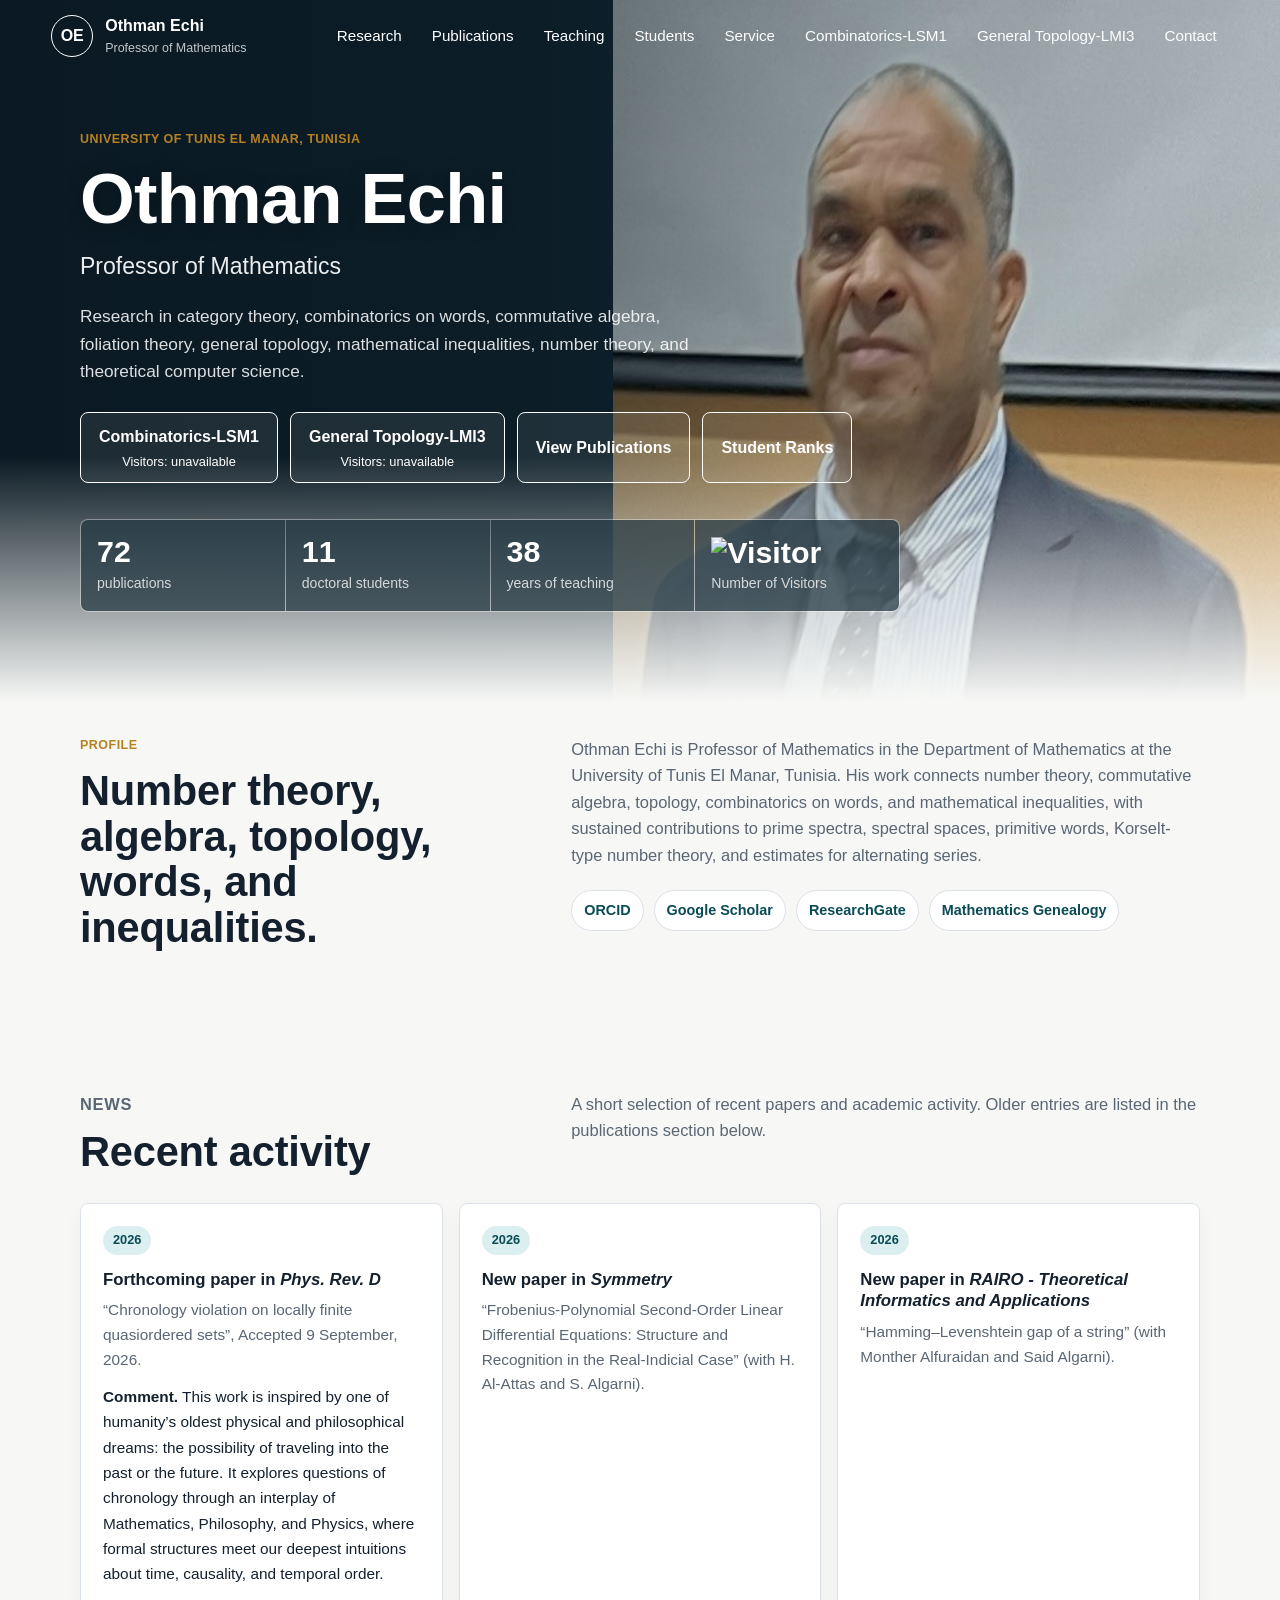
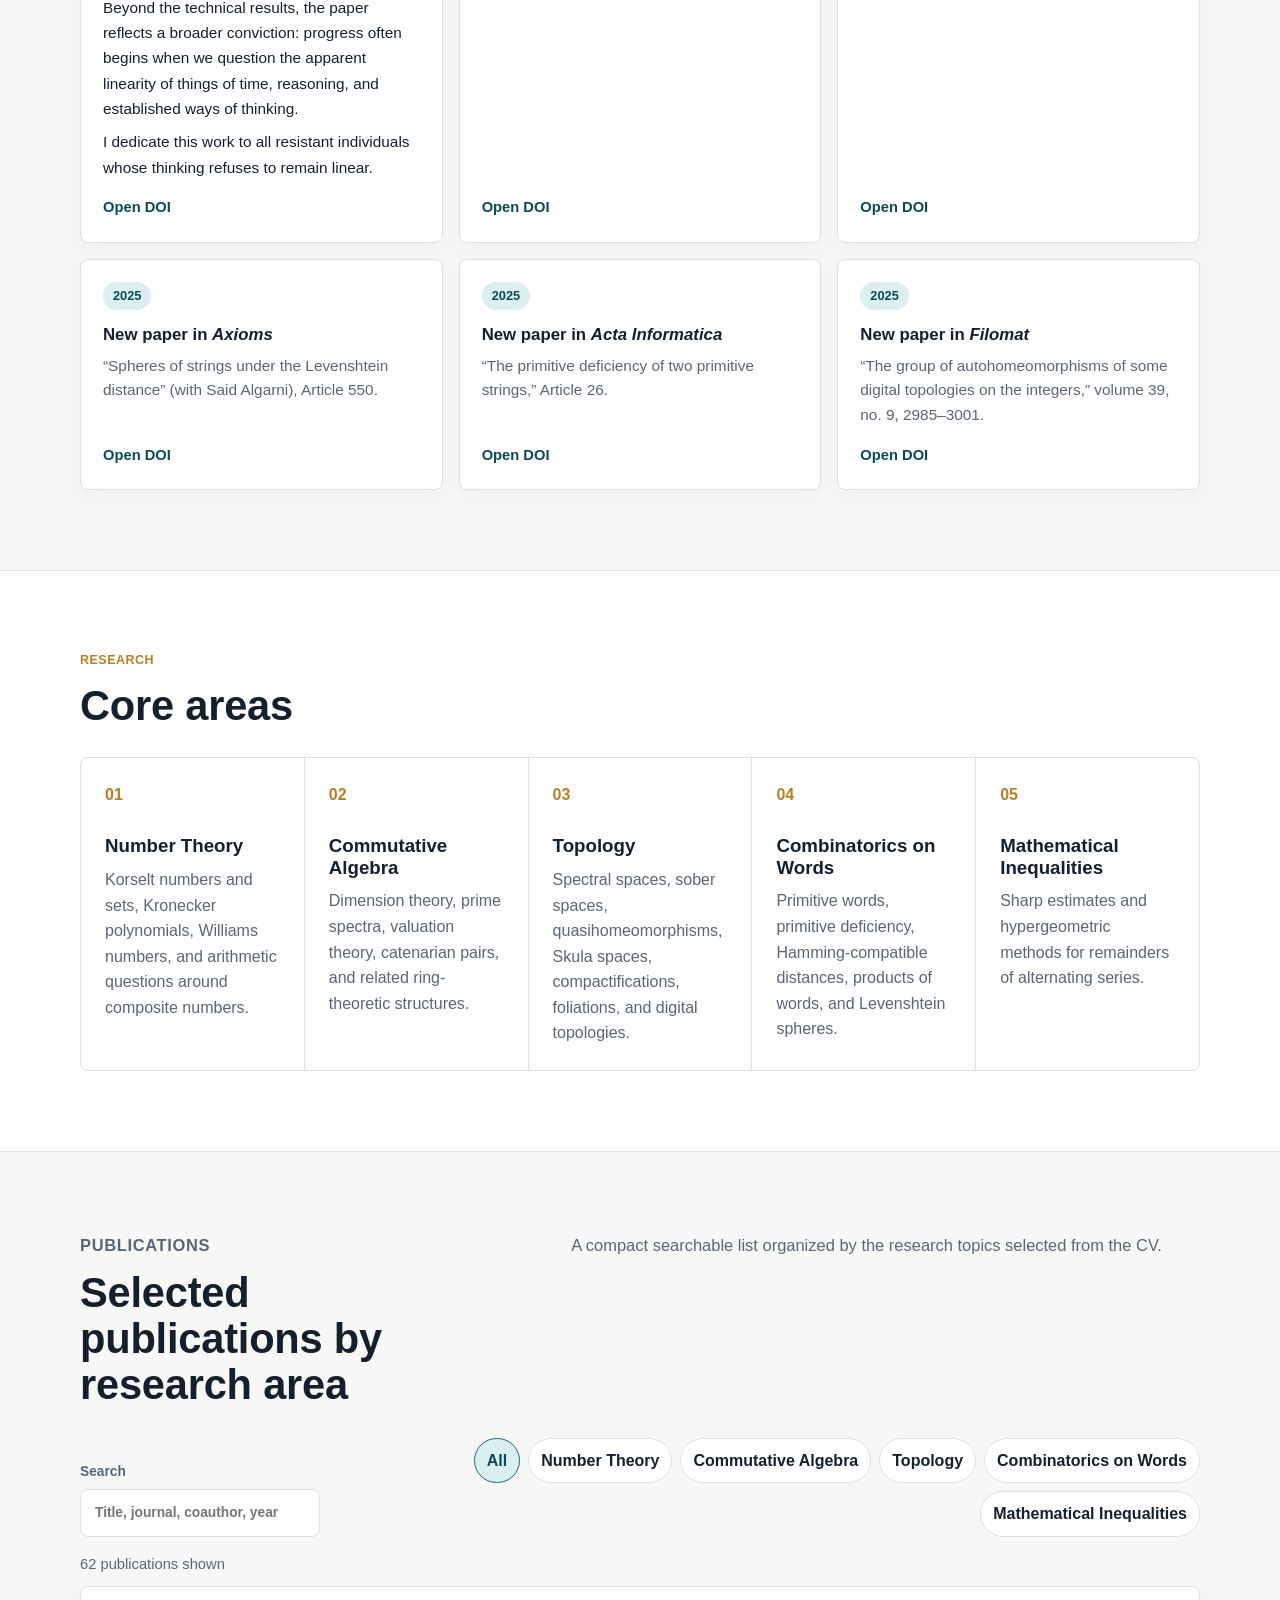
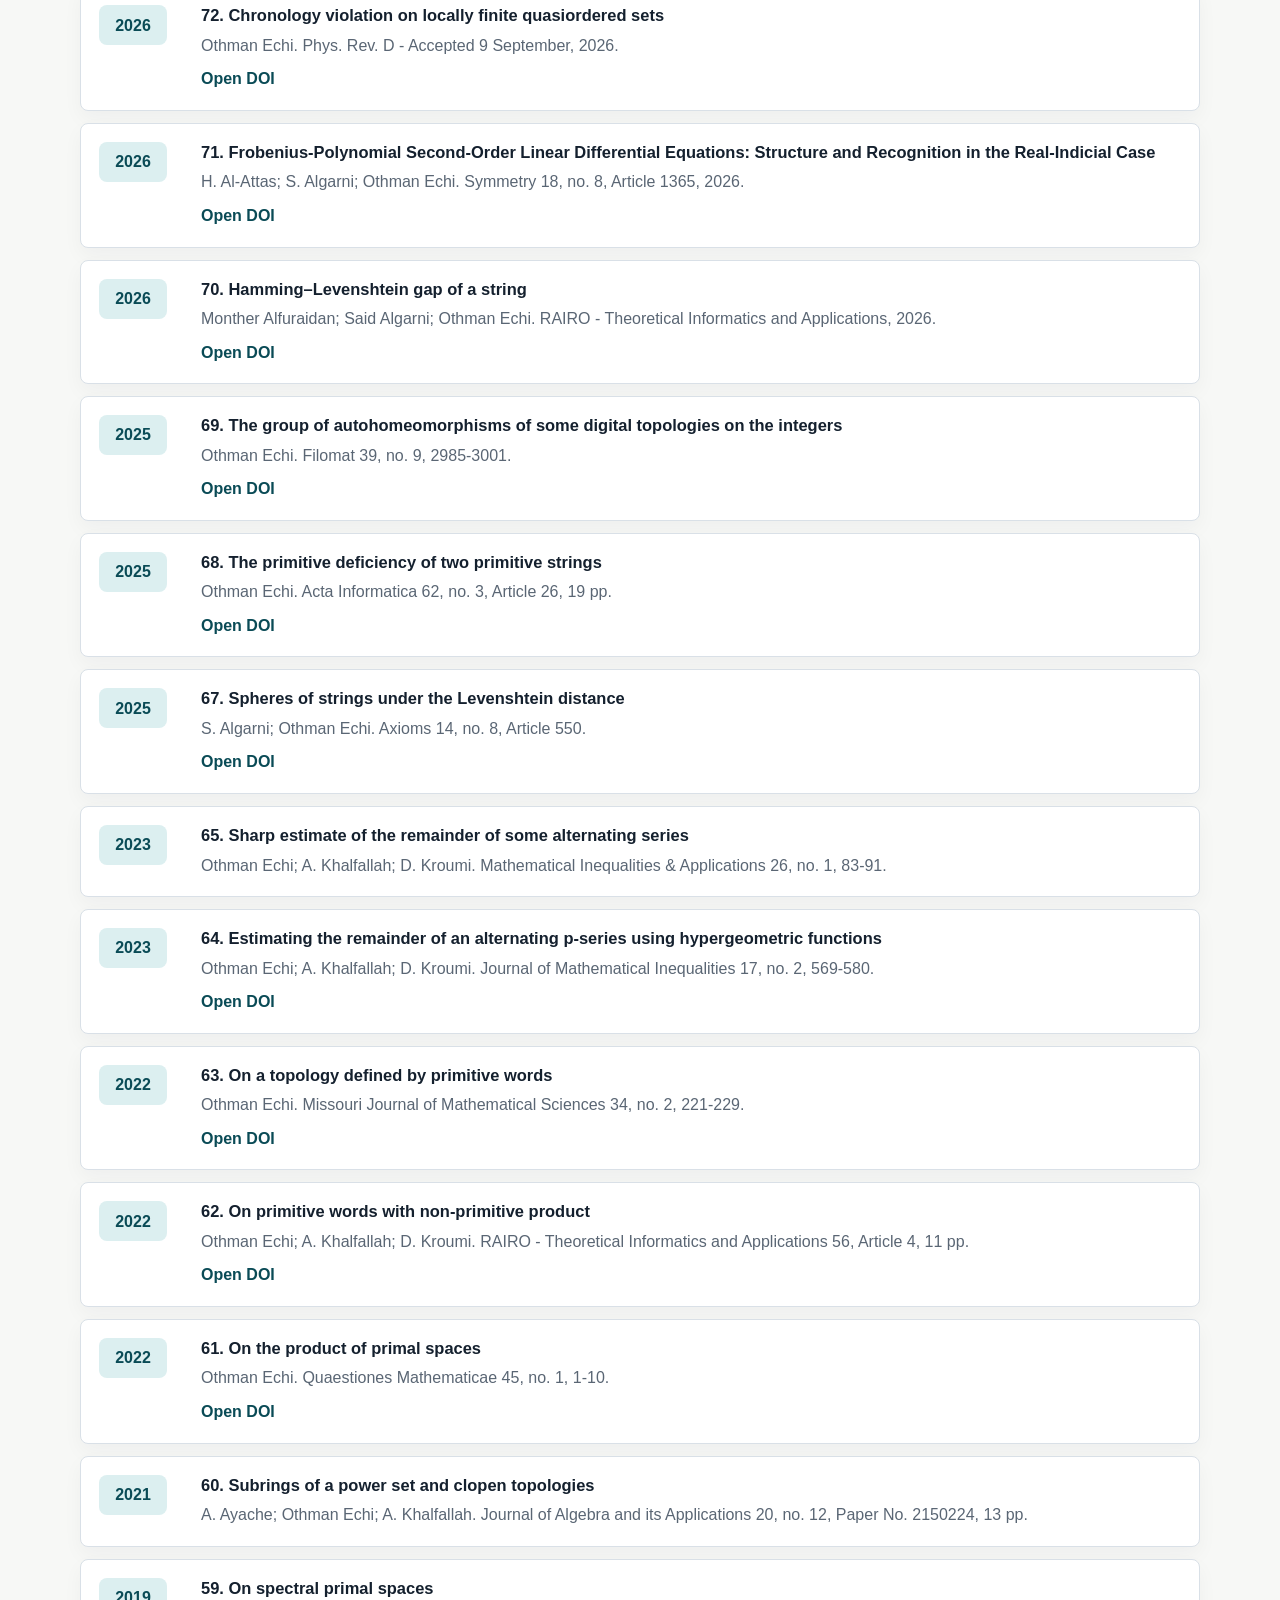
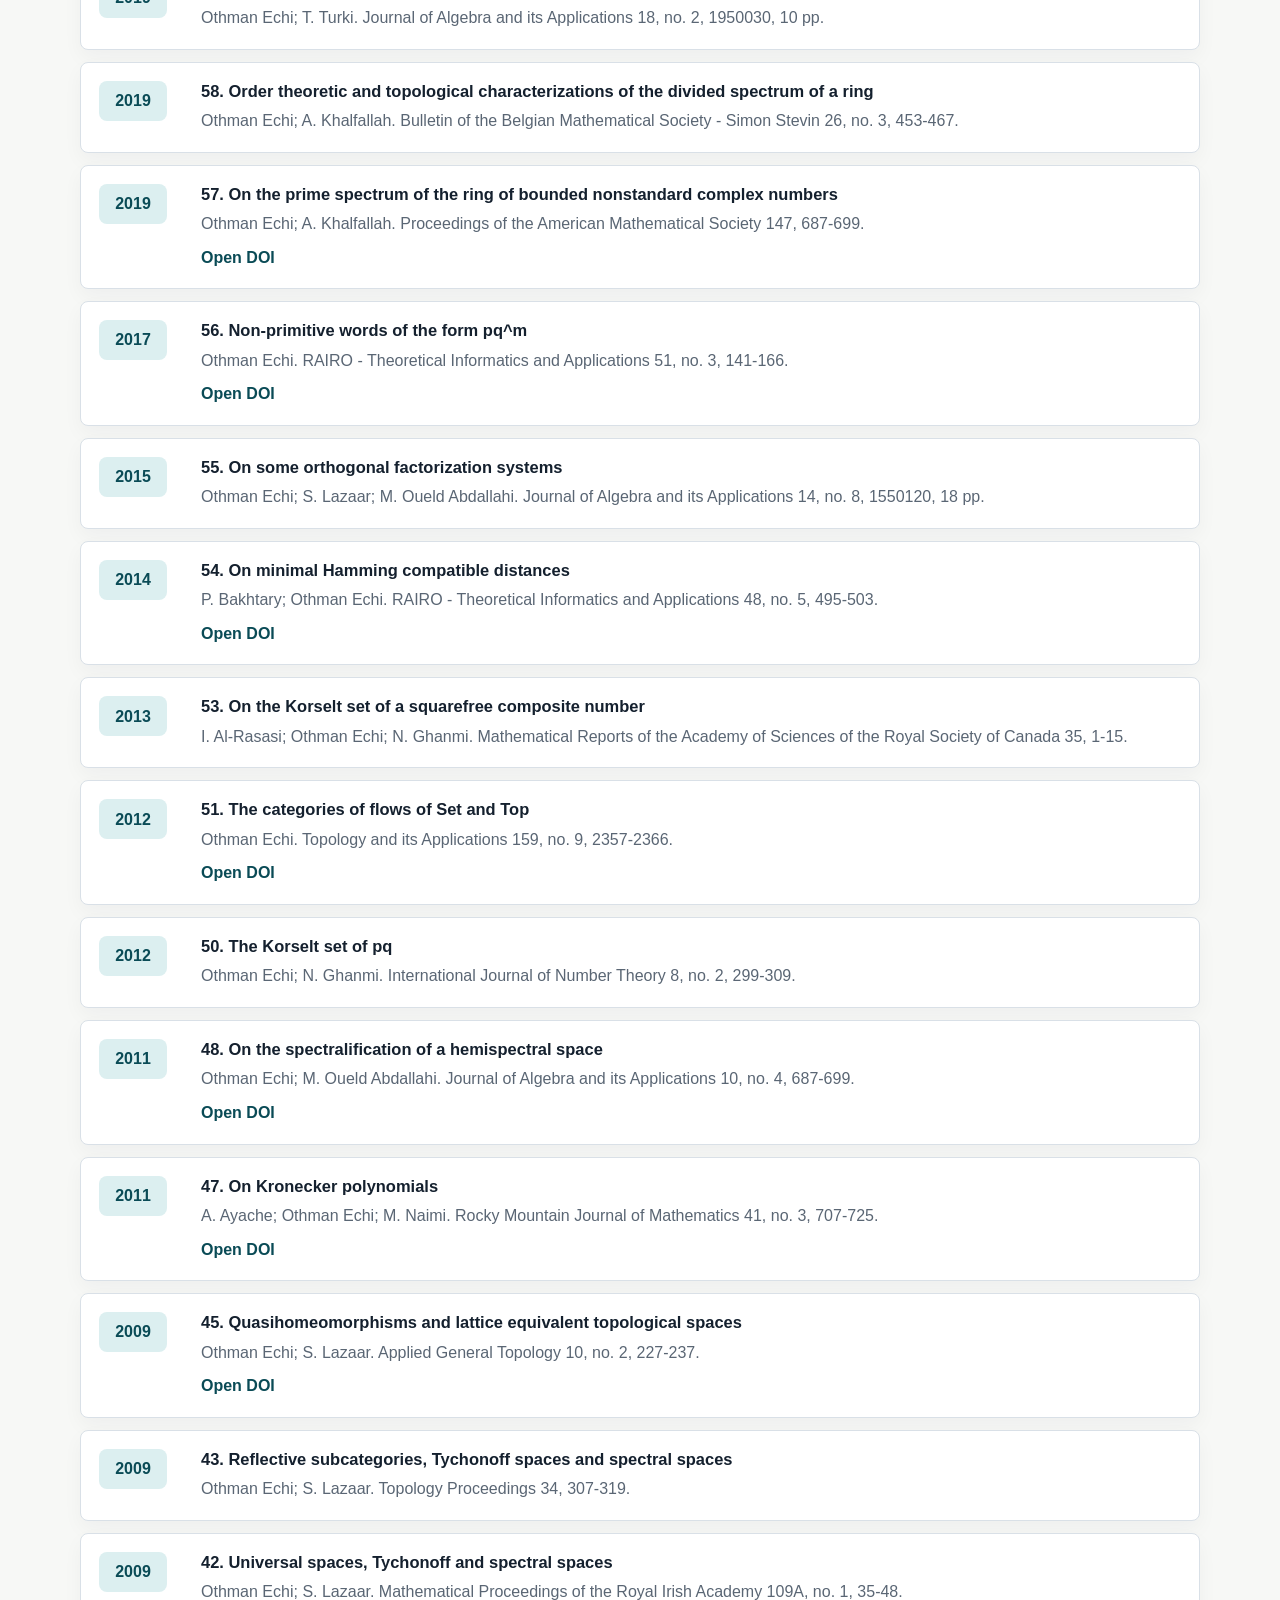
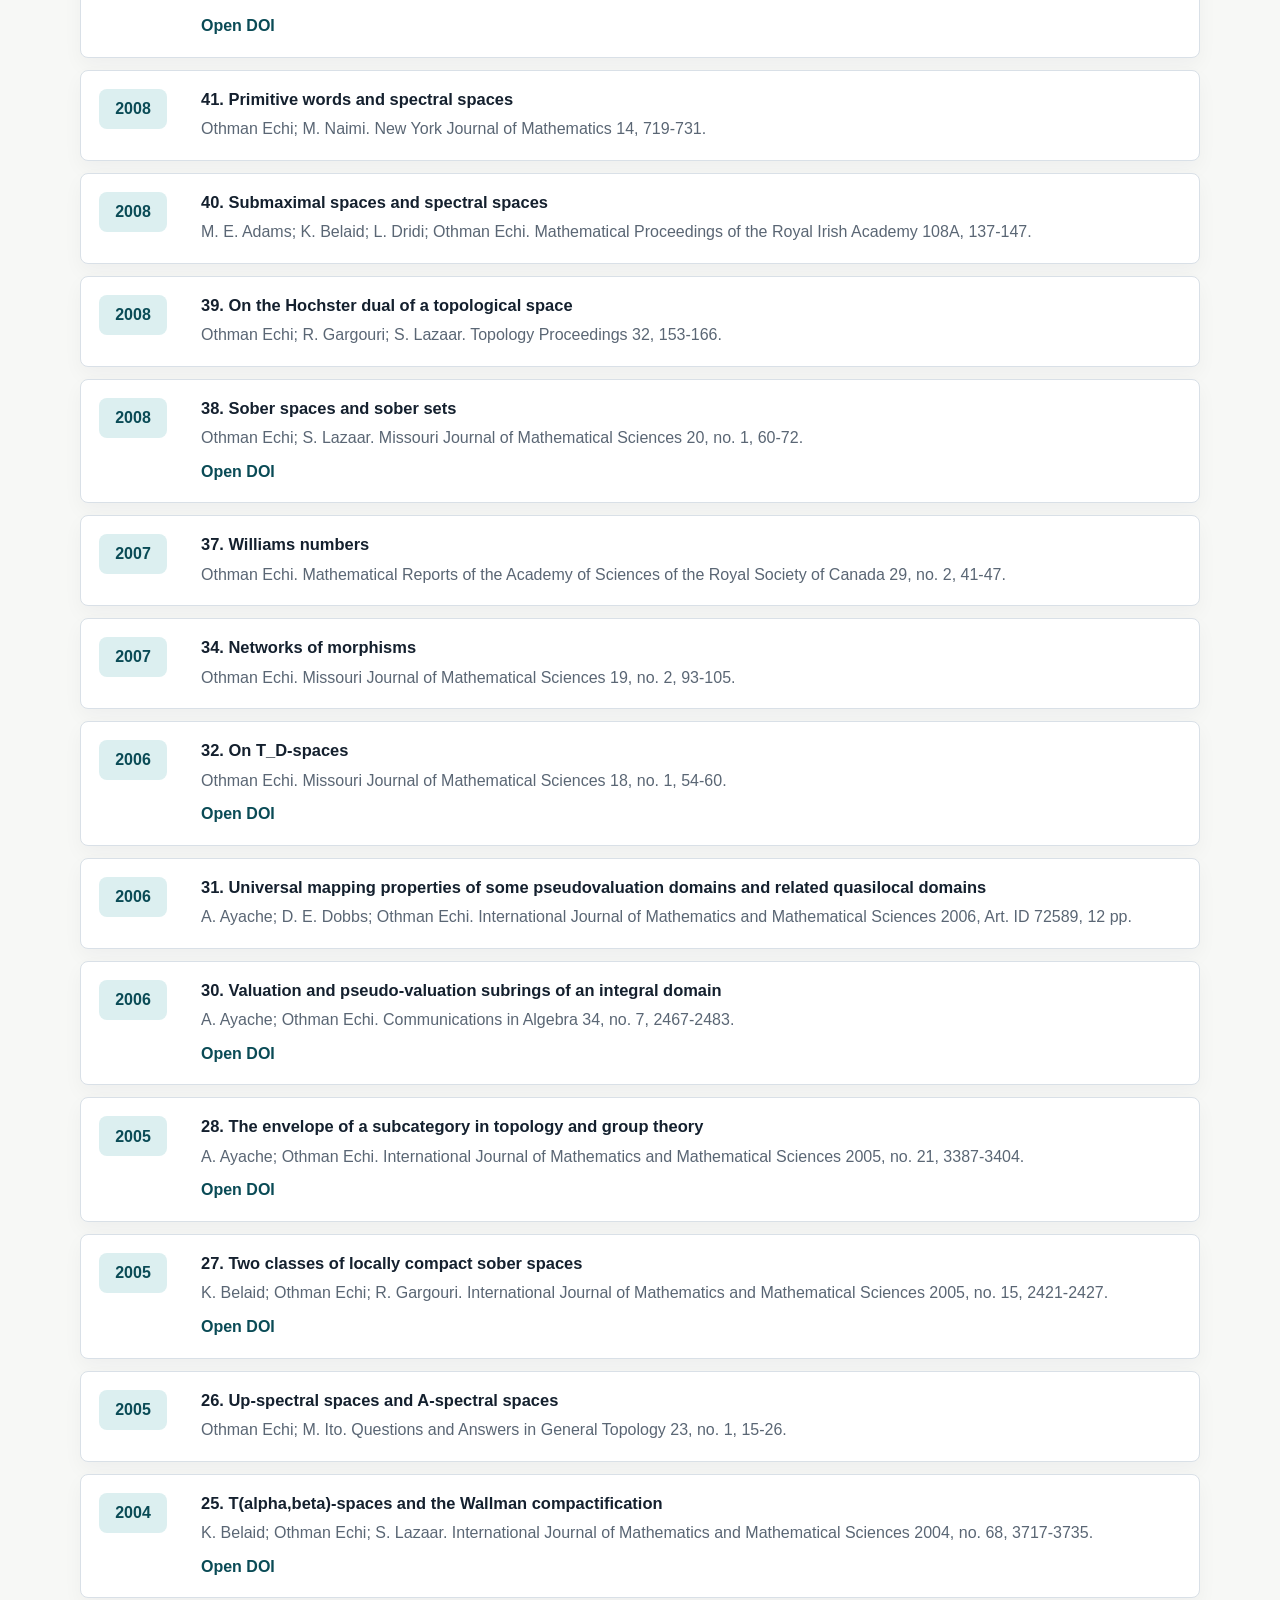
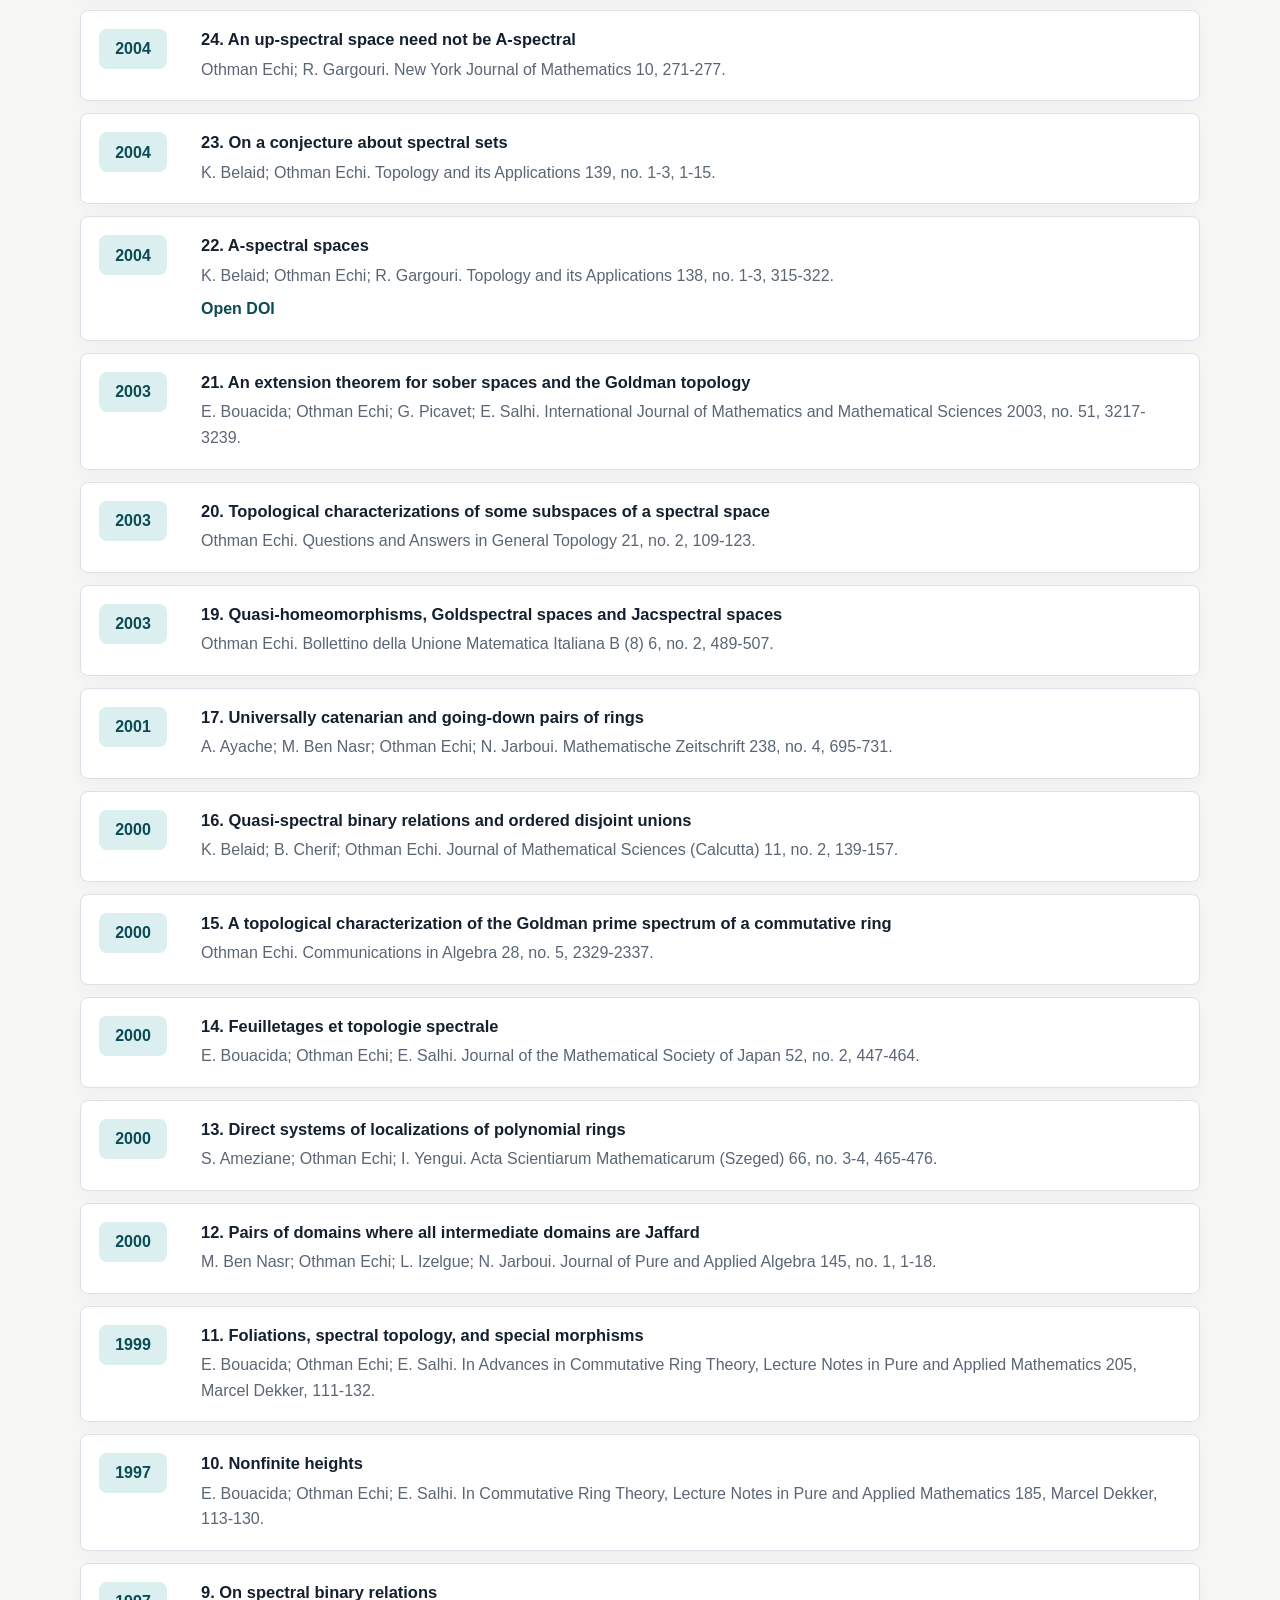
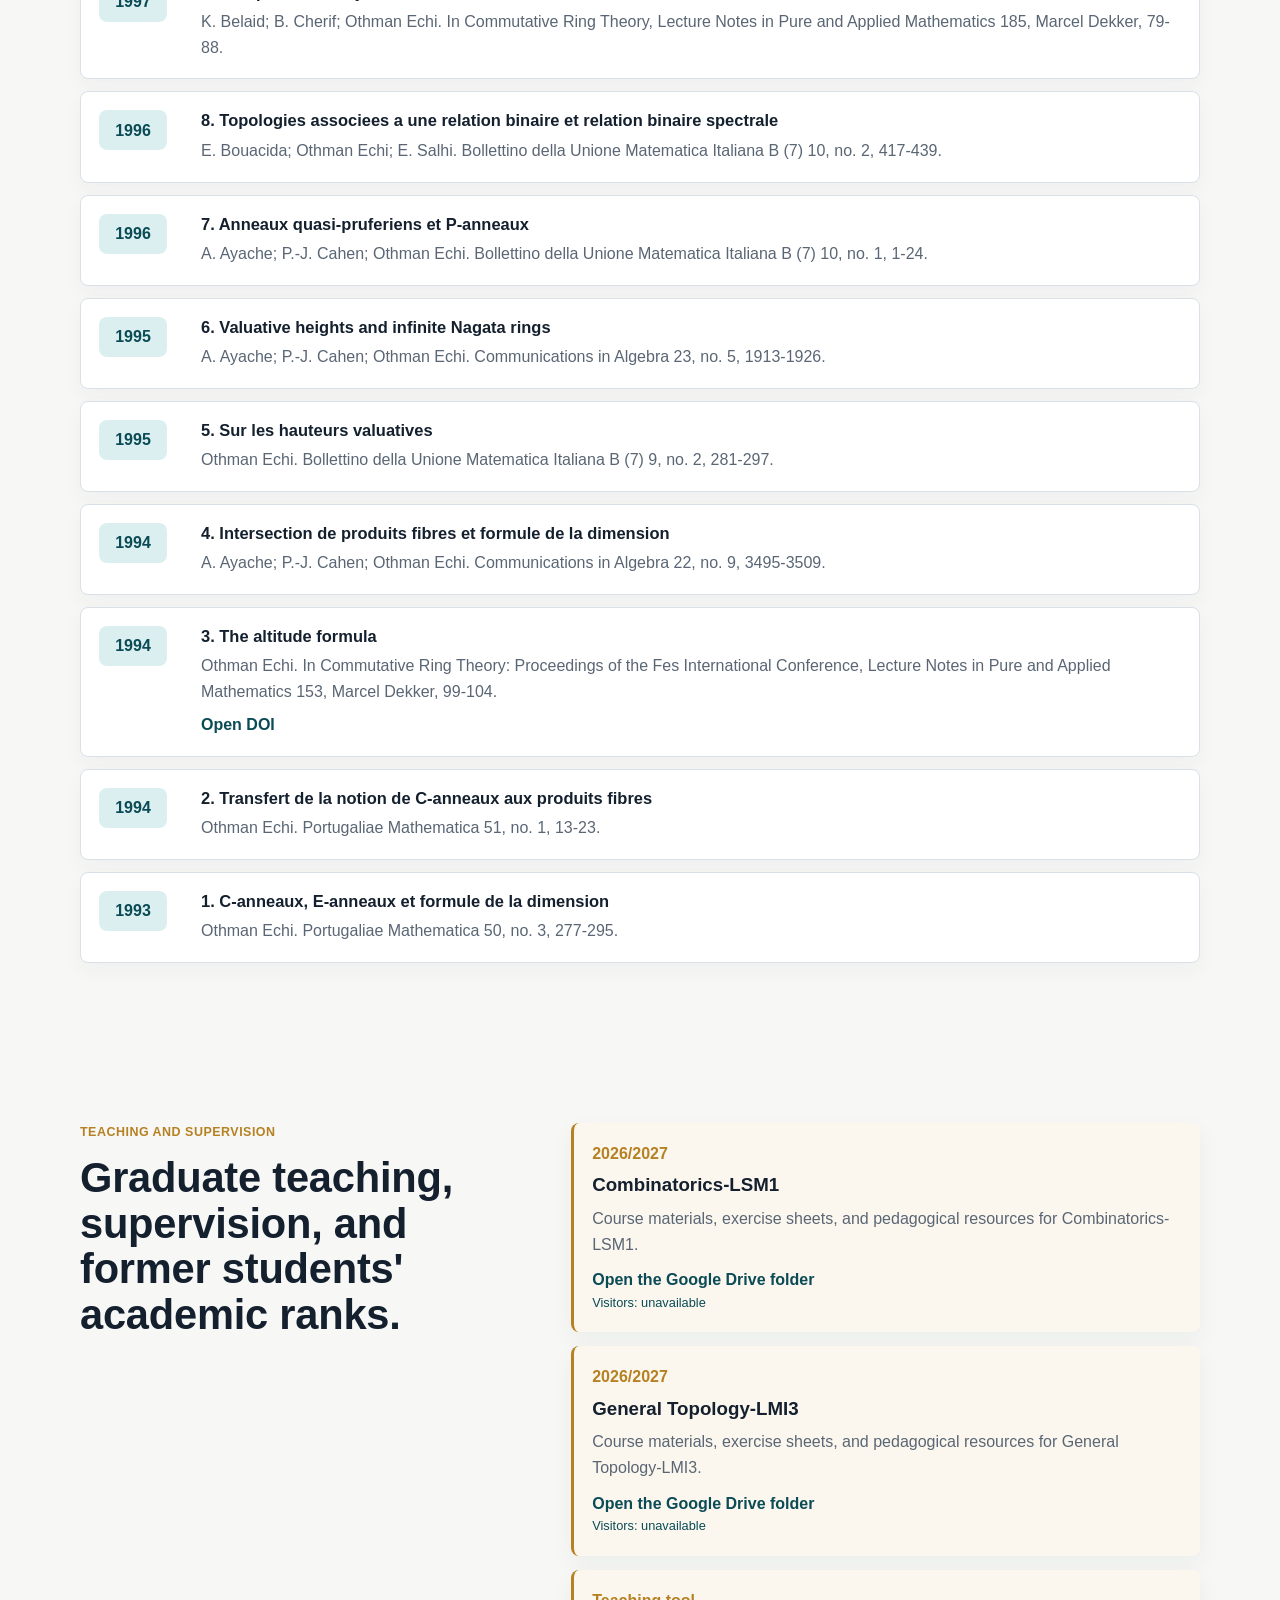
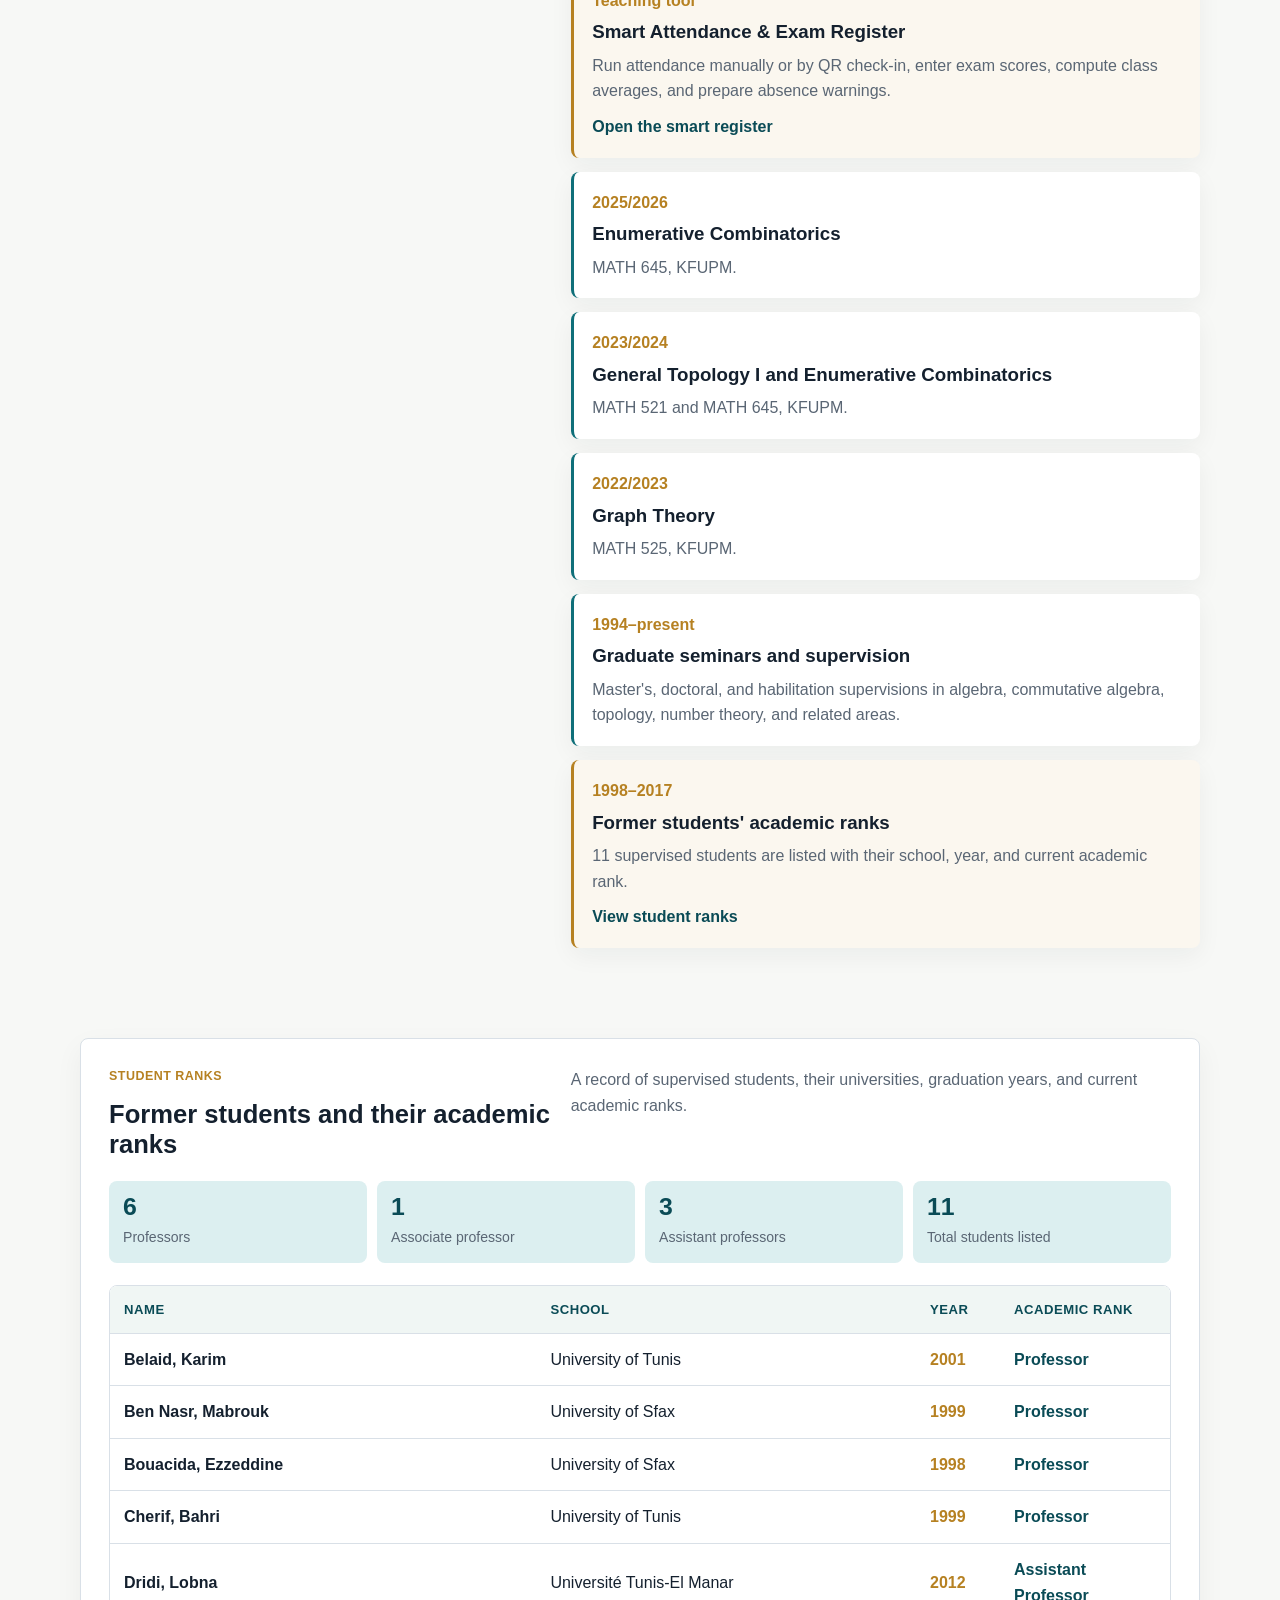
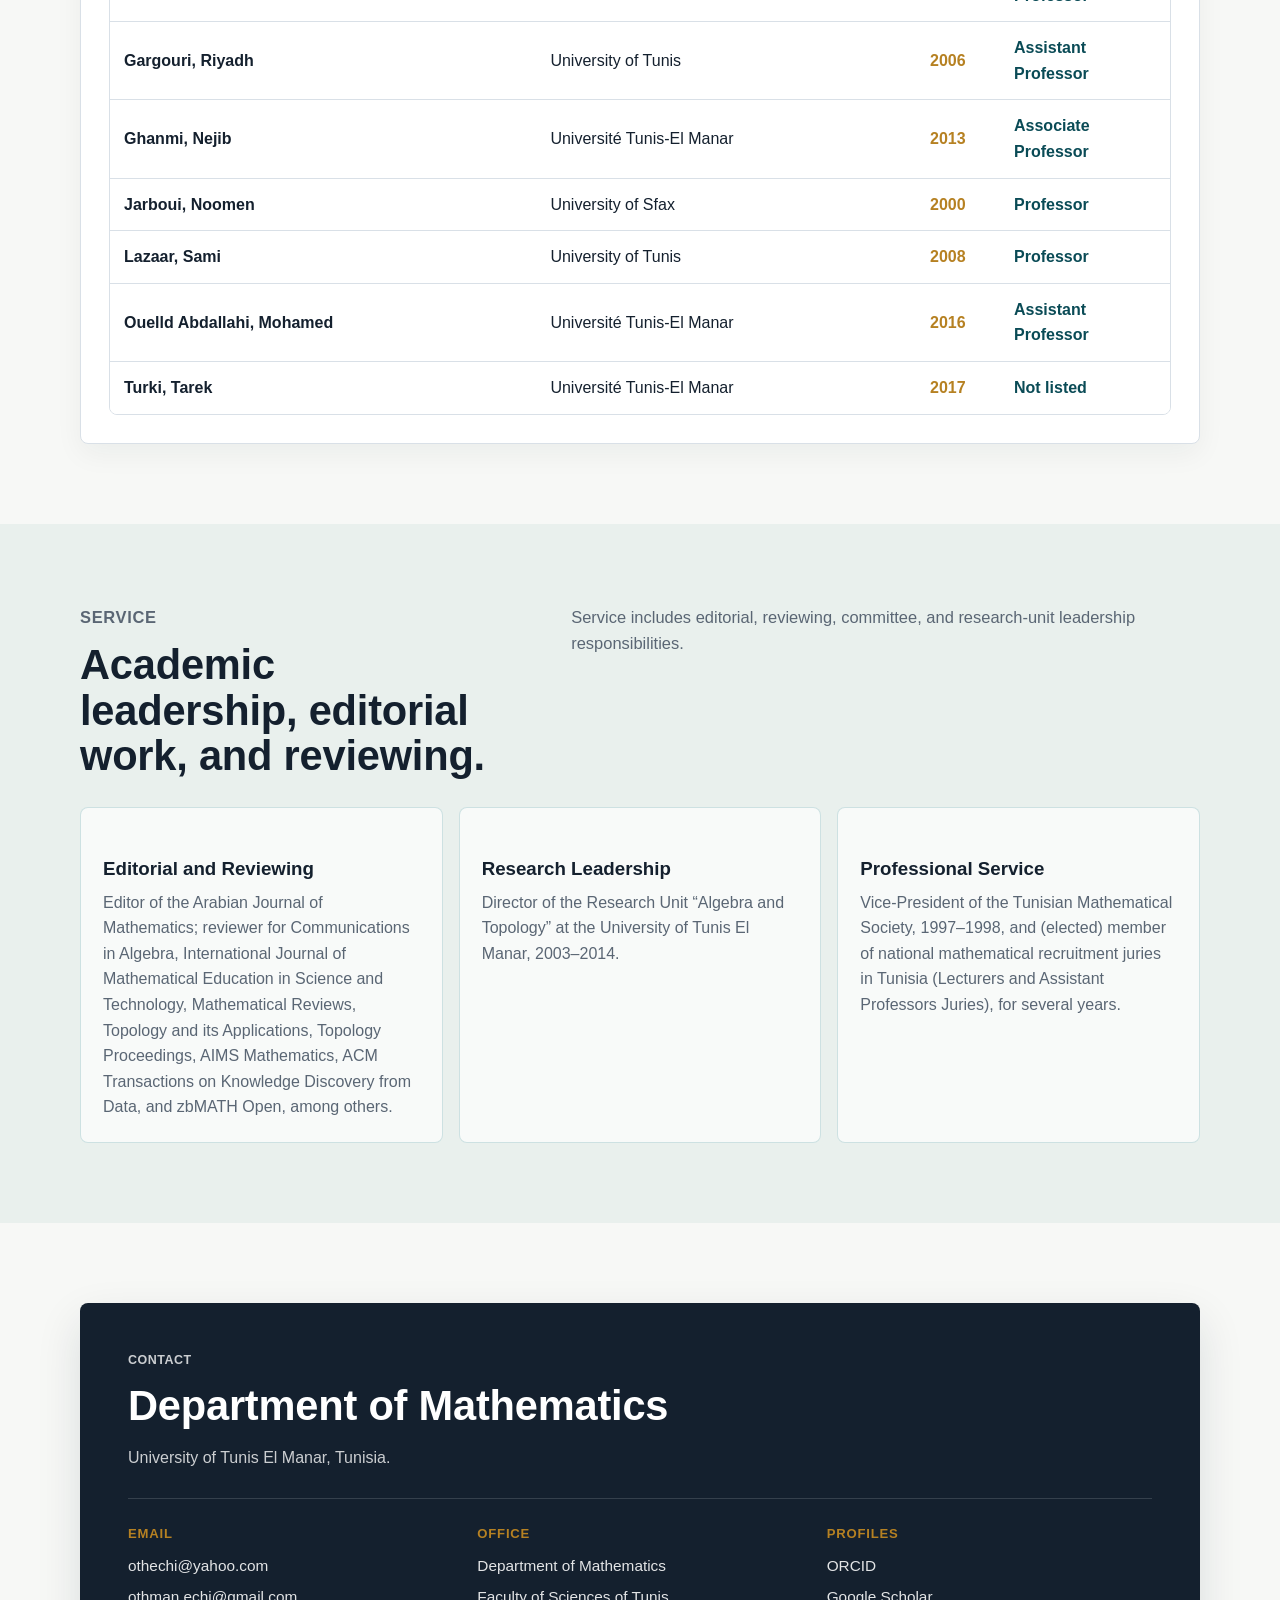
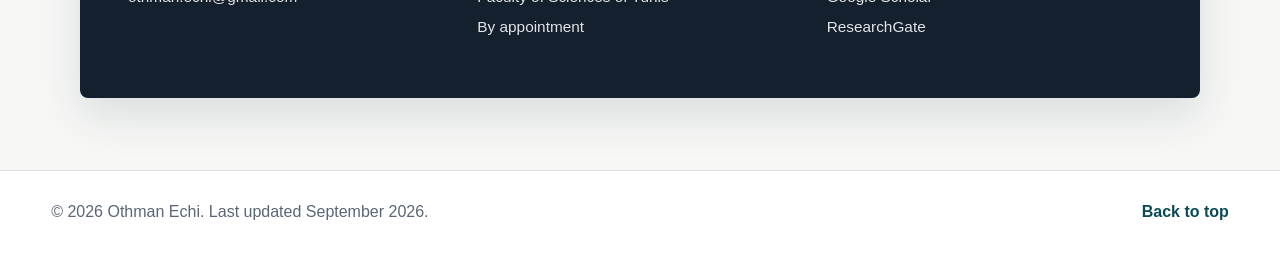
==== index.htm @ 801ea85a "Rename course to Combinatorics-LSM1" ====
<!doctype html>
<html lang="en">
<head>
  <meta charset="utf-8">
  <meta name="viewport" content="width=device-width, initial-scale=1">
  <meta name="description" content="Academic homepage of Othman Echi, Professor of Mathematics at University of Tunis El Manar, Tunisia. Research in category theory, combinatorics on words, commutative algebra, foliation theory, general topology, mathematical inequalities, number theory, and theoretical computer science.">
  <meta name="author" content="Othman Echi">
  <title>Othman Echi | Professor of Mathematics</title>
  <link rel="stylesheet" href="assets/site.css?v=20260919-counters">
  <script defer src="assets/site.js"></script>
  <script defer src="assets/course-analytics.js?v=20260919-en"></script>
</head>
<body>
  <a class="skip-link" href="#main">Skip to content</a>
  <div class="progress" aria-hidden="true"><span id="scrollProgress"></span></div>

  <header class="site-header" data-header>
    <a class="brand" href="#top" aria-label="Othman Echi homepage">
      <span class="brand-mark">OE</span>
      <span>
        <strong>Othman Echi</strong>
        <small>Professor of Mathematics</small>
      </span>
    </a>

    <button class="nav-toggle" type="button" aria-label="Open navigation" aria-expanded="false" data-nav-toggle>
      <span></span><span></span><span></span>
    </button>

    <nav class="site-nav" data-nav>
      <a href="#research">Research</a>
      <a href="#publicationList">Publications</a>
      <a href="#teaching">Teaching</a>
      <a href="#student-ranks">Students</a>
      <a href="#service">Service</a>
      <a href="https://drive.google.com/drive/folders/1UjDDTHxBOWgyOfvKD9Ov06tSq1WuuK6s?usp=sharing" rel="noopener">Combinatorics-LSM1</a>
      <a href="https://drive.google.com/drive/folders/14zMOgdNLsMqSFA5qNI2-kKv99u6Kudml?usp=sharing" rel="noopener">General Topology-LMI3</a>
      <a href="#contact">Contact</a>
    </nav>
  </header>

  <main id="main">
    <section class="hero" id="top" aria-labelledby="hero-title">
      <div class="hero-bg" aria-hidden="true"></div>
      <div class="hero-content">
        <p class="eyebrow">University of Tunis El Manar, Tunisia</p>
        <h1 id="hero-title">Othman Echi</h1>
        <p class="hero-role">Professor of Mathematics</p>
        <p class="hero-copy">
          Research in category theory, combinatorics on words,
          commutative algebra, foliation theory, general topology,
          mathematical inequalities, number theory, and theoretical
          computer science.
        </p>
        <div class="hero-actions" aria-label="Primary links">
          <a class="button ghost" href="https://drive.google.com/drive/folders/1UjDDTHxBOWgyOfvKD9Ov06tSq1WuuK6s?usp=sharing" rel="noopener">Combinatorics-LSM1</a>
          <a class="button ghost" href="https://drive.google.com/drive/folders/14zMOgdNLsMqSFA5qNI2-kKv99u6Kudml?usp=sharing" rel="noopener">General Topology-LMI3</a>
          <a class="button ghost" href="#publicationList">View Publications</a>
          <a class="button ghost" href="#student-ranks">Student Ranks</a>
        </div>
        <dl class="hero-facts" aria-label="Research summary">
          <div><dt data-count="72">72</dt><dd>publications</dd></div>
          <div><dt data-count="11">11</dt><dd>doctoral students</dd></div>
          <div><dt data-count="38">38</dt><dd>years of teaching</dd></div>
          <div class="visitor-stat">
            <dt>
              <img
                class="visitor-counter"
                src="https://views-counter.vercel.app/badge?pageId=othman-echi.github.io&amp;type=unique&amp;label=Visitors"
                alt="Visitor counter"
                loading="eager">
            </dt>
            <dd>Number of Visitors</dd>
          </div>
        </dl>
      </div>
    </section>

    <section class="section intro" aria-label="Profile">
      <div class="section-grid">
        <div>
          <p class="section-kicker">Profile</p>
          <h2>Number theory, algebra, topology, words, and inequalities.</h2>
        </div>
        <div class="intro-text">
          <p>
            Othman Echi is Professor of Mathematics in the Department of Mathematics
            at the University of Tunis El Manar, Tunisia. His work connects
            number theory, commutative algebra, topology, combinatorics on words,
            and mathematical inequalities, with sustained contributions to prime
            spectra, spectral spaces, primitive words, Korselt-type number theory,
            and estimates for alternating series.
          </p>
          <div class="profile-links" aria-label="Academic profiles">
            <a href="https://orcid.org/0000-0002-0082-7644">ORCID</a>
            <a href="https://scholar.google.com/citations?user=IQ_GzFQAAAAJ">Google Scholar</a>
            <a href="https://www.researchgate.net/profile/Othman-Echi">ResearchGate</a>
            <a href="https://www.mathgenealogy.org/id.php?id=87712&amp;fChrono=1">Mathematics Genealogy</a>
          </div>
        </div>
      </div>
    </section>

    <section class="section news" id="news" aria-labelledby="news-title">
      <div class="section-heading wide">
        <div>
          <p class="section-kicker">News</p>
          <h2 id="news-title">Recent activity</h2>
        </div>
        <p>
          A short selection of recent papers and academic activity. Older entries are
          listed in the publications section below.
        </p>
      </div>

      <ol class="news-list">
        <li class="news-item" data-news-doi="10.1103/pm11-f75t">
          <time datetime="2026">2026</time>
          <h3>Forthcoming paper in <em>Phys. Rev. D</em></h3>
          <p>
            &ldquo;Chronology violation on locally finite quasiordered sets&rdquo;,
            Accepted 9 September, 2026.
          </p>
          <div class="news-comment">
            <p><strong>Comment.</strong> This work is inspired by one of humanity&rsquo;s oldest physical and philosophical dreams: the possibility of traveling into the past or the future. It explores questions of chronology through an interplay of Mathematics, Philosophy, and Physics, where formal structures meet our deepest intuitions about time, causality, and temporal order.</p>
            <p>Beyond the technical results, the paper reflects a broader conviction: progress often begins when we question the apparent linearity of things of time, reasoning, and established ways of thinking.</p>
            <p>I dedicate this work to all resistant individuals whose thinking refuses to remain linear.</p>
          </div>
          <a class="news-link" href="https://doi.org/10.1103/pm11-f75t" rel="noopener">Open DOI</a>
        </li>
        <li class="news-item" data-news-doi="10.3390/sym18081365">
          <time datetime="2026">2026</time>
          <h3>New paper in <em>Symmetry</em></h3>
          <p>
            &ldquo;Frobenius-Polynomial Second-Order Linear Differential Equations:
            Structure and Recognition in the Real-Indicial Case&rdquo;
            (with H. Al-Attas and S. Algarni).
          </p>
          <a class="news-link" href="https://doi.org/10.3390/sym18081365" rel="noopener">Open DOI</a>
        </li>
        <li class="news-item" data-news-doi="10.1051/ita/2026020">
          <time datetime="2026">2026</time>
          <h3>New paper in <em>RAIRO - Theoretical Informatics and Applications</em></h3>
          <p>
            &ldquo;Hamming&ndash;Levenshtein gap of a string&rdquo;
            (with Monther Alfuraidan and Said Algarni).
          </p>
          <a class="news-link" href="https://doi.org/10.1051/ita/2026020" rel="noopener">Open DOI</a>
        </li>
        <li class="news-item">
          <time datetime="2025">2025</time>
          <h3>New paper in <em>Axioms</em></h3>
          <p>
            &ldquo;Spheres of strings under the Levenshtein distance&rdquo;
            (with Said Algarni), Article 550.
          </p>
          <a class="news-link" href="https://doi.org/10.3390/axioms14080550" rel="noopener">Open DOI</a>
        </li>
        <li class="news-item">
          <time datetime="2025">2025</time>
          <h3>New paper in <em>Acta Informatica</em></h3>
          <p>
            &ldquo;The primitive deficiency of two primitive strings,&rdquo; Article 26.
          </p>
          <a class="news-link" href="https://doi.org/10.1007/s00236-025-00494-y" rel="noopener">Open DOI</a>
        </li>
        <li class="news-item">
          <time datetime="2025">2025</time>
          <h3>New paper in <em>Filomat</em></h3>
          <p>
            &ldquo;The group of autohomeomorphisms of some digital topologies on the integers,&rdquo;
            volume 39, no.&nbsp;9, 2985&ndash;3001.
          </p>
          <a class="news-link" href="https://doi.org/10.2298/FIL2509985E" rel="noopener">Open DOI</a>
        </li>
      </ol>
    </section>

    <section class="section research" id="research">
      <div class="section-heading">
        <p class="section-kicker">Research</p>
        <h2>Core areas</h2>
      </div>
      <div class="research-map" aria-label="Research areas">
        <article class="research-item">
          <span>01</span>
          <h3>Number Theory</h3>
          <p>Korselt numbers and sets, Kronecker polynomials, Williams numbers, and arithmetic questions around composite numbers.</p>
        </article>
        <article class="research-item">
          <span>02</span>
          <h3>Commutative Algebra</h3>
          <p>Dimension theory, prime spectra, valuation theory, catenarian pairs, and related ring-theoretic structures.</p>
        </article>
        <article class="research-item">
          <span>03</span>
          <h3>Topology</h3>
          <p>Spectral spaces, sober spaces, quasihomeomorphisms, Skula spaces, compactifications, foliations, and digital topologies.</p>
        </article>
        <article class="research-item">
          <span>04</span>
          <h3>Combinatorics on Words</h3>
          <p>Primitive words, primitive deficiency, Hamming-compatible distances, products of words, and Levenshtein spheres.</p>
        </article>
        <article class="research-item">
          <span>05</span>
          <h3>Mathematical Inequalities</h3>
          <p>Sharp estimates and hypergeometric methods for remainders of alternating series.</p>
        </article>
      </div>
    </section>

    <section class="section publications" id="publications">
      <div class="section-heading wide">
        <div>
          <p class="section-kicker">Publications</p>
          <h2>Selected publications by research area</h2>
        </div>
        <p>
          A compact searchable list organized by the research topics selected from the CV.
        </p>
      </div>

      <div class="pub-toolbar" aria-label="Publication controls">
        <label class="search-box">
          <span>Search</span>
          <input id="publicationSearch" type="search" placeholder="Title, journal, coauthor, year">
        </label>
        <div class="filters" role="group" aria-label="Publication filters">
          <button class="filter active" type="button" data-filter="all">All</button>
          <button class="filter" type="button" data-filter="number">Number Theory</button>
          <button class="filter" type="button" data-filter="algebra">Commutative Algebra</button>
          <button class="filter" type="button" data-filter="topology">Topology</button>
          <button class="filter" type="button" data-filter="words">Combinatorics on Words</button>
          <button class="filter" type="button" data-filter="inequalities">Mathematical Inequalities</button>
        </div>
      </div>

      <div class="pub-status" id="publicationStatus" aria-live="polite">62 publications shown</div>
      <div class="publication-list" id="publicationList">
        <!-- Pre-rendered fallback; site.js enhances this list with search and filters. -->
        <article class="publication" data-number="72" data-tags="topology">
          <time datetime="2026">2026</time>
          <div>
            <h3>72. Chronology violation on locally finite quasiordered sets</h3>
            <p>Othman Echi. Phys. Rev. D - Accepted 9 September, 2026.</p>
            <a href="https://doi.org/10.1103/pm11-f75t" rel="noopener">Open DOI</a>
          </div>
        </article>
        <article class="publication" data-number="71" data-tags="algebra">
          <time datetime="2026">2026</time>
          <div>
            <h3>71. Frobenius-Polynomial Second-Order Linear Differential Equations: Structure and Recognition in the Real-Indicial Case</h3>
            <p>H. Al-Attas; S. Algarni; Othman Echi. Symmetry 18, no. 8, Article 1365, 2026.</p>
            <a href="https://doi.org/10.3390/sym18081365" rel="noopener">Open DOI</a>
          </div>
        </article>
        <article class="publication" data-number="70" data-tags="words">
          <time datetime="2026">2026</time>
          <div>
            <h3>70. Hamming&ndash;Levenshtein gap of a string</h3>
            <p>Monther Alfuraidan; Said Algarni; Othman Echi. RAIRO - Theoretical Informatics and Applications, 2026.</p>
            <a href="https://doi.org/10.1051/ita/2026020" rel="noopener">Open DOI</a>
          </div>
        </article>
        <article class="publication" data-number="69" data-tags="topology">
          <time datetime="2025">2025</time>
          <div>
            <h3>69. The group of autohomeomorphisms of some digital topologies on the integers</h3>
            <p>Othman Echi. Filomat 39, no. 9, 2985-3001.</p>
            <a href="https://doi.org/10.2298/FIL2509985E" rel="noopener">Open DOI</a>
          </div>
        </article>
        <article class="publication" data-number="68" data-tags="words">
          <time datetime="2025">2025</time>
          <div>
            <h3>68. The primitive deficiency of two primitive strings</h3>
            <p>Othman Echi. Acta Informatica 62, no. 3, Article 26, 19 pp.</p>
            <a href="https://doi.org/10.1007/s00236-025-00494-y" rel="noopener">Open DOI</a>
          </div>
        </article>
        <article class="publication" data-number="67" data-tags="topology words">
          <time datetime="2025">2025</time>
          <div>
            <h3>67. Spheres of strings under the Levenshtein distance</h3>
            <p>S. Algarni; Othman Echi. Axioms 14, no. 8, Article 550.</p>
            <a href="https://doi.org/10.3390/axioms14080550" rel="noopener">Open DOI</a>
          </div>
        </article>
        <article class="publication" data-number="65" data-tags="inequalities">
          <time datetime="2023">2023</time>
          <div>
            <h3>65. Sharp estimate of the remainder of some alternating series</h3>
            <p>Othman Echi; A. Khalfallah; D. Kroumi. Mathematical Inequalities &amp; Applications 26, no. 1, 83-91.</p>
            
          </div>
        </article>
        <article class="publication" data-number="64" data-tags="inequalities">
          <time datetime="2023">2023</time>
          <div>
            <h3>64. Estimating the remainder of an alternating p-series using hypergeometric functions</h3>
            <p>Othman Echi; A. Khalfallah; D. Kroumi. Journal of Mathematical Inequalities 17, no. 2, 569-580.</p>
            <a href="https://doi.org/10.7153/jmi-2023-17-36" rel="noopener">Open DOI</a>
          </div>
        </article>
        <article class="publication" data-number="63" data-tags="topology">
          <time datetime="2022">2022</time>
          <div>
            <h3>63. On a topology defined by primitive words</h3>
            <p>Othman Echi. Missouri Journal of Mathematical Sciences 34, no. 2, 221-229.</p>
            <a href="https://doi.org/10.35834/2022/3402221" rel="noopener">Open DOI</a>
          </div>
        </article>
        <article class="publication" data-number="62" data-tags="words">
          <time datetime="2022">2022</time>
          <div>
            <h3>62. On primitive words with non-primitive product</h3>
            <p>Othman Echi; A. Khalfallah; D. Kroumi. RAIRO - Theoretical Informatics and Applications 56, Article 4, 11 pp.</p>
            <a href="https://doi.org/10.1051/ita/2022004" rel="noopener">Open DOI</a>
          </div>
        </article>
        <article class="publication" data-number="61" data-tags="topology">
          <time datetime="2022">2022</time>
          <div>
            <h3>61. On the product of primal spaces</h3>
            <p>Othman Echi. Quaestiones Mathematicae 45, no. 1, 1-10.</p>
            <a href="https://doi.org/10.2989/16073606.2020.1836062" rel="noopener">Open DOI</a>
          </div>
        </article>
        <article class="publication" data-number="60" data-tags="topology">
          <time datetime="2021">2021</time>
          <div>
            <h3>60. Subrings of a power set and clopen topologies</h3>
            <p>A. Ayache; Othman Echi; A. Khalfallah. Journal of Algebra and its Applications 20, no. 12, Paper No. 2150224, 13 pp.</p>
            
          </div>
        </article>
        <article class="publication" data-number="59" data-tags="topology">
          <time datetime="2019">2019</time>
          <div>
            <h3>59. On spectral primal spaces</h3>
            <p>Othman Echi; T. Turki. Journal of Algebra and its Applications 18, no. 2, 1950030, 10 pp.</p>
            
          </div>
        </article>
        <article class="publication" data-number="58" data-tags="algebra">
          <time datetime="2019">2019</time>
          <div>
            <h3>58. Order theoretic and topological characterizations of the divided spectrum of a ring</h3>
            <p>Othman Echi; A. Khalfallah. Bulletin of the Belgian Mathematical Society - Simon Stevin 26, no. 3, 453-467.</p>
            
          </div>
        </article>
        <article class="publication" data-number="57" data-tags="algebra">
          <time datetime="2019">2019</time>
          <div>
            <h3>57. On the prime spectrum of the ring of bounded nonstandard complex numbers</h3>
            <p>Othman Echi; A. Khalfallah. Proceedings of the American Mathematical Society 147, 687-699.</p>
            <a href="https://doi.org/10.1090/proc/14204" rel="noopener">Open DOI</a>
          </div>
        </article>
        <article class="publication" data-number="56" data-tags="words">
          <time datetime="2017">2017</time>
          <div>
            <h3>56. Non-primitive words of the form pq^m</h3>
            <p>Othman Echi. RAIRO - Theoretical Informatics and Applications 51, no. 3, 141-166.</p>
            <a href="https://doi.org/10.1051/ita/2017012" rel="noopener">Open DOI</a>
          </div>
        </article>
        <article class="publication" data-number="55" data-tags="topology">
          <time datetime="2015">2015</time>
          <div>
            <h3>55. On some orthogonal factorization systems</h3>
            <p>Othman Echi; S. Lazaar; M. Oueld Abdallahi. Journal of Algebra and its Applications 14, no. 8, 1550120, 18 pp.</p>
            
          </div>
        </article>
        <article class="publication" data-number="54" data-tags="words">
          <time datetime="2014">2014</time>
          <div>
            <h3>54. On minimal Hamming compatible distances</h3>
            <p>P. Bakhtary; Othman Echi. RAIRO - Theoretical Informatics and Applications 48, no. 5, 495-503.</p>
            <a href="https://doi.org/10.1051/ita/2014022" rel="noopener">Open DOI</a>
          </div>
        </article>
        <article class="publication" data-number="53" data-tags="number">
          <time datetime="2013">2013</time>
          <div>
            <h3>53. On the Korselt set of a squarefree composite number</h3>
            <p>I. Al-Rasasi; Othman Echi; N. Ghanmi. Mathematical Reports of the Academy of Sciences of the Royal Society of Canada 35, 1-15.</p>
            
          </div>
        </article>
        <article class="publication" data-number="51" data-tags="topology">
          <time datetime="2012">2012</time>
          <div>
            <h3>51. The categories of flows of Set and Top</h3>
            <p>Othman Echi. Topology and its Applications 159, no. 9, 2357-2366.</p>
            <a href="https://doi.org/10.1016/j.topol.2011.11.059" rel="noopener">Open DOI</a>
          </div>
        </article>
        <article class="publication" data-number="50" data-tags="number">
          <time datetime="2012">2012</time>
          <div>
            <h3>50. The Korselt set of pq</h3>
            <p>Othman Echi; N. Ghanmi. International Journal of Number Theory 8, no. 2, 299-309.</p>
            
          </div>
        </article>
        <article class="publication" data-number="48" data-tags="topology">
          <time datetime="2011">2011</time>
          <div>
            <h3>48. On the spectralification of a hemispectral space</h3>
            <p>Othman Echi; M. Oueld Abdallahi. Journal of Algebra and its Applications 10, no. 4, 687-699.</p>
            <a href="https://doi.org/10.1142/S0219498811004847" rel="noopener">Open DOI</a>
          </div>
        </article>
        <article class="publication" data-number="47" data-tags="number">
          <time datetime="2011">2011</time>
          <div>
            <h3>47. On Kronecker polynomials</h3>
            <p>A. Ayache; Othman Echi; M. Naimi. Rocky Mountain Journal of Mathematics 41, no. 3, 707-725.</p>
            <a href="https://doi.org/10.1216/RMJ-2011-41-3-707" rel="noopener">Open DOI</a>
          </div>
        </article>
        <article class="publication" data-number="45" data-tags="topology">
          <time datetime="2009">2009</time>
          <div>
            <h3>45. Quasihomeomorphisms and lattice equivalent topological spaces</h3>
            <p>Othman Echi; S. Lazaar. Applied General Topology 10, no. 2, 227-237.</p>
            <a href="https://doi.org/10.4995/agt.2009.1736" rel="noopener">Open DOI</a>
          </div>
        </article>
        <article class="publication" data-number="43" data-tags="topology">
          <time datetime="2009">2009</time>
          <div>
            <h3>43. Reflective subcategories, Tychonoff spaces and spectral spaces</h3>
            <p>Othman Echi; S. Lazaar. Topology Proceedings 34, 307-319.</p>
            
          </div>
        </article>
        <article class="publication" data-number="42" data-tags="topology">
          <time datetime="2009">2009</time>
          <div>
            <h3>42. Universal spaces, Tychonoff and spectral spaces</h3>
            <p>Othman Echi; S. Lazaar. Mathematical Proceedings of the Royal Irish Academy 109A, no. 1, 35-48.</p>
            <a href="https://doi.org/10.3318/PRIA.2008.109.1.35" rel="noopener">Open DOI</a>
          </div>
        </article>
        <article class="publication" data-number="41" data-tags="words">
          <time datetime="2008">2008</time>
          <div>
            <h3>41. Primitive words and spectral spaces</h3>
            <p>Othman Echi; M. Naimi. New York Journal of Mathematics 14, 719-731.</p>
            
          </div>
        </article>
        <article class="publication" data-number="40" data-tags="topology">
          <time datetime="2008">2008</time>
          <div>
            <h3>40. Submaximal spaces and spectral spaces</h3>
            <p>M. E. Adams; K. Belaid; L. Dridi; Othman Echi. Mathematical Proceedings of the Royal Irish Academy 108A, 137-147.</p>
            
          </div>
        </article>
        <article class="publication" data-number="39" data-tags="topology">
          <time datetime="2008">2008</time>
          <div>
            <h3>39. On the Hochster dual of a topological space</h3>
            <p>Othman Echi; R. Gargouri; S. Lazaar. Topology Proceedings 32, 153-166.</p>
            
          </div>
        </article>
        <article class="publication" data-number="38" data-tags="topology">
          <time datetime="2008">2008</time>
          <div>
            <h3>38. Sober spaces and sober sets</h3>
            <p>Othman Echi; S. Lazaar. Missouri Journal of Mathematical Sciences 20, no. 1, 60-72.</p>
            <a href="https://doi.org/10.35834/mjms/1316032836" rel="noopener">Open DOI</a>
          </div>
        </article>
        <article class="publication" data-number="37" data-tags="number">
          <time datetime="2007">2007</time>
          <div>
            <h3>37. Williams numbers</h3>
            <p>Othman Echi. Mathematical Reports of the Academy of Sciences of the Royal Society of Canada 29, no. 2, 41-47.</p>
            
          </div>
        </article>
        <article class="publication" data-number="34" data-tags="topology">
          <time datetime="2007">2007</time>
          <div>
            <h3>34. Networks of morphisms</h3>
            <p>Othman Echi. Missouri Journal of Mathematical Sciences 19, no. 2, 93-105.</p>
            
          </div>
        </article>
        <article class="publication" data-number="32" data-tags="topology">
          <time datetime="2006">2006</time>
          <div>
            <h3>32. On T_D-spaces</h3>
            <p>Othman Echi. Missouri Journal of Mathematical Sciences 18, no. 1, 54-60.</p>
            <a href="https://doi.org/10.35834/2006/1801054" rel="noopener">Open DOI</a>
          </div>
        </article>
        <article class="publication" data-number="31" data-tags="algebra">
          <time datetime="2006">2006</time>
          <div>
            <h3>31. Universal mapping properties of some pseudovaluation domains and related quasilocal domains</h3>
            <p>A. Ayache; D. E. Dobbs; Othman Echi. International Journal of Mathematics and Mathematical Sciences 2006, Art. ID 72589, 12 pp.</p>
            
          </div>
        </article>
        <article class="publication" data-number="30" data-tags="algebra">
          <time datetime="2006">2006</time>
          <div>
            <h3>30. Valuation and pseudo-valuation subrings of an integral domain</h3>
            <p>A. Ayache; Othman Echi. Communications in Algebra 34, no. 7, 2467-2483.</p>
            <a href="https://doi.org/10.1080/00927870600650515" rel="noopener">Open DOI</a>
          </div>
        </article>
        <article class="publication" data-number="28" data-tags="topology">
          <time datetime="2005">2005</time>
          <div>
            <h3>28. The envelope of a subcategory in topology and group theory</h3>
            <p>A. Ayache; Othman Echi. International Journal of Mathematics and Mathematical Sciences 2005, no. 21, 3387-3404.</p>
            <a href="https://doi.org/10.1155/IJMMS.2005.3387" rel="noopener">Open DOI</a>
          </div>
        </article>
        <article class="publication" data-number="27" data-tags="topology">
          <time datetime="2005">2005</time>
          <div>
            <h3>27. Two classes of locally compact sober spaces</h3>
            <p>K. Belaid; Othman Echi; R. Gargouri. International Journal of Mathematics and Mathematical Sciences 2005, no. 15, 2421-2427.</p>
            <a href="https://doi.org/10.1155/IJMMS.2005.2421" rel="noopener">Open DOI</a>
          </div>
        </article>
        <article class="publication" data-number="26" data-tags="topology">
          <time datetime="2005">2005</time>
          <div>
            <h3>26. Up-spectral spaces and A-spectral spaces</h3>
            <p>Othman Echi; M. Ito. Questions and Answers in General Topology 23, no. 1, 15-26.</p>
            
          </div>
        </article>
        <article class="publication" data-number="25" data-tags="topology">
          <time datetime="2004">2004</time>
          <div>
            <h3>25. T(alpha,beta)-spaces and the Wallman compactification</h3>
            <p>K. Belaid; Othman Echi; S. Lazaar. International Journal of Mathematics and Mathematical Sciences 2004, no. 68, 3717-3735.</p>
            <a href="https://doi.org/10.1155/S0161171204404050" rel="noopener">Open DOI</a>
          </div>
        </article>
        <article class="publication" data-number="24" data-tags="topology">
          <time datetime="2004">2004</time>
          <div>
            <h3>24. An up-spectral space need not be A-spectral</h3>
            <p>Othman Echi; R. Gargouri. New York Journal of Mathematics 10, 271-277.</p>
            
          </div>
        </article>
        <article class="publication" data-number="23" data-tags="topology">
          <time datetime="2004">2004</time>
          <div>
            <h3>23. On a conjecture about spectral sets</h3>
            <p>K. Belaid; Othman Echi. Topology and its Applications 139, no. 1-3, 1-15.</p>
            
          </div>
        </article>
        <article class="publication" data-number="22" data-tags="topology">
          <time datetime="2004">2004</time>
          <div>
            <h3>22. A-spectral spaces</h3>
            <p>K. Belaid; Othman Echi; R. Gargouri. Topology and its Applications 138, no. 1-3, 315-322.</p>
            <a href="https://doi.org/10.1016/j.topol.2003.08.009" rel="noopener">Open DOI</a>
          </div>
        </article>
        <article class="publication" data-number="21" data-tags="topology">
          <time datetime="2003">2003</time>
          <div>
            <h3>21. An extension theorem for sober spaces and the Goldman topology</h3>
            <p>E. Bouacida; Othman Echi; G. Picavet; E. Salhi. International Journal of Mathematics and Mathematical Sciences 2003, no. 51, 3217-3239.</p>
            
          </div>
        </article>
        <article class="publication" data-number="20" data-tags="algebra topology">
          <time datetime="2003">2003</time>
          <div>
            <h3>20. Topological characterizations of some subspaces of a spectral space</h3>
            <p>Othman Echi. Questions and Answers in General Topology 21, no. 2, 109-123.</p>
            
          </div>
        </article>
        <article class="publication" data-number="19" data-tags="topology">
          <time datetime="2003">2003</time>
          <div>
            <h3>19. Quasi-homeomorphisms, Goldspectral spaces and Jacspectral spaces</h3>
            <p>Othman Echi. Bollettino della Unione Matematica Italiana B (8) 6, no. 2, 489-507.</p>
            
          </div>
        </article>
        <article class="publication" data-number="17" data-tags="algebra">
          <time datetime="2001">2001</time>
          <div>
            <h3>17. Universally catenarian and going-down pairs of rings</h3>
            <p>A. Ayache; M. Ben Nasr; Othman Echi; N. Jarboui. Mathematische Zeitschrift 238, no. 4, 695-731.</p>
            
          </div>
        </article>
        <article class="publication" data-number="16" data-tags="topology">
          <time datetime="2000">2000</time>
          <div>
            <h3>16. Quasi-spectral binary relations and ordered disjoint unions</h3>
            <p>K. Belaid; B. Cherif; Othman Echi. Journal of Mathematical Sciences (Calcutta) 11, no. 2, 139-157.</p>
            
          </div>
        </article>
        <article class="publication" data-number="15" data-tags="algebra">
          <time datetime="2000">2000</time>
          <div>
            <h3>15. A topological characterization of the Goldman prime spectrum of a commutative ring</h3>
            <p>Othman Echi. Communications in Algebra 28, no. 5, 2329-2337.</p>
            
          </div>
        </article>
        <article class="publication" data-number="14" data-tags="topology">
          <time datetime="2000">2000</time>
          <div>
            <h3>14. Feuilletages et topologie spectrale</h3>
            <p>E. Bouacida; Othman Echi; E. Salhi. Journal of the Mathematical Society of Japan 52, no. 2, 447-464.</p>
            
          </div>
        </article>
        <article class="publication" data-number="13" data-tags="algebra">
          <time datetime="2000">2000</time>
          <div>
            <h3>13. Direct systems of localizations of polynomial rings</h3>
            <p>S. Ameziane; Othman Echi; I. Yengui. Acta Scientiarum Mathematicarum (Szeged) 66, no. 3-4, 465-476.</p>
            
          </div>
        </article>
        <article class="publication" data-number="12" data-tags="algebra">
          <time datetime="2000">2000</time>
          <div>
            <h3>12. Pairs of domains where all intermediate domains are Jaffard</h3>
            <p>M. Ben Nasr; Othman Echi; L. Izelgue; N. Jarboui. Journal of Pure and Applied Algebra 145, no. 1, 1-18.</p>
            
          </div>
        </article>
        <article class="publication" data-number="11" data-tags="topology">
          <time datetime="1999">1999</time>
          <div>
            <h3>11. Foliations, spectral topology, and special morphisms</h3>
            <p>E. Bouacida; Othman Echi; E. Salhi. In Advances in Commutative Ring Theory, Lecture Notes in Pure and Applied Mathematics 205, Marcel Dekker, 111-132.</p>
            
          </div>
        </article>
        <article class="publication" data-number="10" data-tags="algebra">
          <time datetime="1997">1997</time>
          <div>
            <h3>10. Nonfinite heights</h3>
            <p>E. Bouacida; Othman Echi; E. Salhi. In Commutative Ring Theory, Lecture Notes in Pure and Applied Mathematics 185, Marcel Dekker, 113-130.</p>
            
          </div>
        </article>
        <article class="publication" data-number="9" data-tags="algebra">
          <time datetime="1997">1997</time>
          <div>
            <h3>9. On spectral binary relations</h3>
            <p>K. Belaid; B. Cherif; Othman Echi. In Commutative Ring Theory, Lecture Notes in Pure and Applied Mathematics 185, Marcel Dekker, 79-88.</p>
            
          </div>
        </article>
        <article class="publication" data-number="8" data-tags="algebra">
          <time datetime="1996">1996</time>
          <div>
            <h3>8. Topologies associees a une relation binaire et relation binaire spectrale</h3>
            <p>E. Bouacida; Othman Echi; E. Salhi. Bollettino della Unione Matematica Italiana B (7) 10, no. 2, 417-439.</p>
            
          </div>
        </article>
        <article class="publication" data-number="7" data-tags="algebra">
          <time datetime="1996">1996</time>
          <div>
            <h3>7. Anneaux quasi-pruferiens et P-anneaux</h3>
            <p>A. Ayache; P.-J. Cahen; Othman Echi. Bollettino della Unione Matematica Italiana B (7) 10, no. 1, 1-24.</p>
            
          </div>
        </article>
        <article class="publication" data-number="6" data-tags="algebra">
          <time datetime="1995">1995</time>
          <div>
            <h3>6. Valuative heights and infinite Nagata rings</h3>
            <p>A. Ayache; P.-J. Cahen; Othman Echi. Communications in Algebra 23, no. 5, 1913-1926.</p>
            
          </div>
        </article>
        <article class="publication" data-number="5" data-tags="algebra">
          <time datetime="1995">1995</time>
          <div>
            <h3>5. Sur les hauteurs valuatives</h3>
            <p>Othman Echi. Bollettino della Unione Matematica Italiana B (7) 9, no. 2, 281-297.</p>
            
          </div>
        </article>
        <article class="publication" data-number="4" data-tags="algebra">
          <time datetime="1994">1994</time>
          <div>
            <h3>4. Intersection de produits fibres et formule de la dimension</h3>
            <p>A. Ayache; P.-J. Cahen; Othman Echi. Communications in Algebra 22, no. 9, 3495-3509.</p>
            
          </div>
        </article>
        <article class="publication" data-number="3" data-tags="algebra">
          <time datetime="1994">1994</time>
          <div>
            <h3>3. The altitude formula</h3>
            <p>Othman Echi. In Commutative Ring Theory: Proceedings of the Fes International Conference, Lecture Notes in Pure and Applied Mathematics 153, Marcel Dekker, 99-104.</p>
            <a href="https://doi.org/10.1201/9781003421917-10" rel="noopener">Open DOI</a>
          </div>
        </article>
        <article class="publication" data-number="2" data-tags="algebra">
          <time datetime="1994">1994</time>
          <div>
            <h3>2. Transfert de la notion de C-anneaux aux produits fibres</h3>
            <p>Othman Echi. Portugaliae Mathematica 51, no. 1, 13-23.</p>
            
          </div>
        </article>
        <article class="publication" data-number="1" data-tags="algebra">
          <time datetime="1993">1993</time>
          <div>
            <h3>1. C-anneaux, E-anneaux et formule de la dimension</h3>
            <p>Othman Echi. Portugaliae Mathematica 50, no. 3, 277-295.</p>
            
          </div>
        </article>
      </div>
    </section>

    <section class="section split" id="teaching">
      <div>
        <p class="section-kicker">Teaching and Supervision</p>
        <h2>Graduate teaching, supervision, and former students' academic ranks.</h2>
      </div>
      <div class="timeline">
        <article class="timeline-highlight">
          <time>2026/2027</time>
          <h3>Combinatorics-LSM1</h3>
          <p>Course materials, exercise sheets, and pedagogical resources for Combinatorics-LSM1.</p>
          <a href="https://drive.google.com/drive/folders/1UjDDTHxBOWgyOfvKD9Ov06tSq1WuuK6s?usp=sharing" rel="noopener">Open the Google Drive folder</a>
        </article>
        <article class="timeline-highlight">
          <time>2026/2027</time>
          <h3>General Topology-LMI3</h3>
          <p>Course materials, exercise sheets, and pedagogical resources for General Topology-LMI3.</p>
          <a href="https://drive.google.com/drive/folders/14zMOgdNLsMqSFA5qNI2-kKv99u6Kudml?usp=sharing" rel="noopener">Open the Google Drive folder</a>
        </article>
        <article class="timeline-highlight">
          <time>Teaching tool</time>
          <h3>Smart Attendance &amp; Exam Register</h3>
          <p>Run attendance manually or by QR check-in, enter exam scores, compute class averages, and prepare absence warnings.</p>
          <a href="attendance/">Open the smart register</a>
        </article>
        <article>
          <time>2025/2026</time>
          <h3>Enumerative Combinatorics</h3>
          <p>MATH 645, KFUPM.</p>
        </article>
        <article>
          <time>2023/2024</time>
          <h3>General Topology I and Enumerative Combinatorics</h3>
          <p>MATH 521 and MATH 645, KFUPM.</p>
        </article>
        <article>
          <time>2022/2023</time>
          <h3>Graph Theory</h3>
          <p>MATH 525, KFUPM.</p>
        </article>
        <article>
          <time>1994&ndash;present</time>
          <h3>Graduate seminars and supervision</h3>
          <p>Master's, doctoral, and habilitation supervisions in algebra, commutative algebra, topology, number theory, and related areas.</p>
        </article>
        <article class="timeline-highlight">
          <time>1998&ndash;2017</time>
          <h3>Former students' academic ranks</h3>
          <p>11 supervised students are listed with their school, year, and current academic rank.</p>
          <a href="#student-ranks">View student ranks</a>
        </article>
      </div>
      <div class="student-ranks" id="student-ranks" aria-labelledby="student-ranks-title">
        <div class="student-ranks-heading">
          <div>
            <p class="section-kicker">Student Ranks</p>
            <h3 id="student-ranks-title">Former students and their academic ranks</h3>
          </div>
          <p>
            A record of supervised students, their universities, graduation years,
            and current academic ranks.
          </p>
        </div>
        <dl class="rank-summary" aria-label="Academic rank summary">
          <div><dt>6</dt><dd>Professors</dd></div>
          <div><dt>1</dt><dd>Associate professor</dd></div>
          <div><dt>3</dt><dd>Assistant professors</dd></div>
          <div><dt>11</dt><dd>Total students listed</dd></div>
        </dl>
        <div class="rank-table-wrap">
          <table class="rank-table">
            <thead>
              <tr>
                <th scope="col">Name</th>
                <th scope="col">School</th>
                <th scope="col">Year</th>
                <th scope="col">Academic Rank</th>
              </tr>
            </thead>
            <tbody>
              <tr>
                <th scope="row">Belaid, Karim</th>
                <td>University of Tunis</td>
                <td>2001</td>
                <td>Professor</td>
              </tr>
              <tr>
                <th scope="row">Ben Nasr, Mabrouk</th>
                <td>University of Sfax</td>
                <td>1999</td>
                <td>Professor</td>
              </tr>
              <tr>
                <th scope="row">Bouacida, Ezzeddine</th>
                <td>University of Sfax</td>
                <td>1998</td>
                <td>Professor</td>
              </tr>
              <tr>
                <th scope="row">Cherif, Bahri</th>
                <td>University of Tunis</td>
                <td>1999</td>
                <td>Professor</td>
              </tr>
              <tr>
                <th scope="row">Dridi, Lobna</th>
                <td>Universit&eacute; Tunis-El Manar</td>
                <td>2012</td>
                <td>Assistant Professor</td>
              </tr>
              <tr>
                <th scope="row">Gargouri, Riyadh</th>
                <td>University of Tunis</td>
                <td>2006</td>
                <td>Assistant Professor</td>
              </tr>
              <tr>
                <th scope="row">Ghanmi, Nejib</th>
                <td>Universit&eacute; Tunis-El Manar</td>
                <td>2013</td>
                <td>Associate Professor</td>
              </tr>
              <tr>
                <th scope="row">Jarboui, Noomen</th>
                <td>University of Sfax</td>
                <td>2000</td>
                <td>Professor</td>
              </tr>
              <tr>
                <th scope="row">Lazaar, Sami</th>
                <td>University of Tunis</td>
                <td>2008</td>
                <td>Professor</td>
              </tr>
              <tr>
                <th scope="row">Ouelld Abdallahi, Mohamed</th>
                <td>Universit&eacute; Tunis-El Manar</td>
                <td>2016</td>
                <td>Assistant Professor</td>
              </tr>
              <tr>
                <th scope="row">Turki, Tarek</th>
                <td>Universit&eacute; Tunis-El Manar</td>
                <td>2017</td>
                <td>Not listed</td>
              </tr>
            </tbody>
          </table>
        </div>
      </div>
    </section>

    <section class="section service" id="service">
      <div class="section-heading wide">
        <div>
          <p class="section-kicker">Service</p>
          <h2>Academic leadership, editorial work, and reviewing.</h2>
        </div>
        <p>
          Service includes editorial, reviewing, committee, and research-unit leadership responsibilities.
        </p>
      </div>
      <div class="service-grid">
        <article>
          <h3>Editorial and Reviewing</h3>
          <p>Editor of the Arabian Journal of Mathematics; reviewer for Communications in Algebra, International Journal of Mathematical Education in Science and Technology, Mathematical Reviews, Topology and its Applications, Topology Proceedings, AIMS Mathematics, ACM Transactions on Knowledge Discovery from Data, and zbMATH Open, among others.</p>
        </article>
        <article>
          <h3>Research Leadership</h3>
          <p>Director of the Research Unit &ldquo;Algebra and Topology&rdquo; at the University of Tunis El Manar, 2003&ndash;2014.</p>
        </article>
        <article>
          <h3>Professional Service</h3>
          <p>Vice-President of the Tunisian Mathematical Society, 1997&ndash;1998, and (elected) member of national mathematical recruitment juries in Tunisia (Lecturers and Assistant Professors Juries), for several years.</p>
        </article>
      </div>
    </section>

    <section class="section contact" id="contact">
      <div class="contact-panel">
        <p class="section-kicker">Contact</p>
        <h2>Department of Mathematics</h2>
        <p>University of Tunis El Manar, Tunisia.</p>

        <div class="contact-grid">
          <div class="contact-block">
            <h3>Email</h3>
            <ul class="contact-lines">
              <li><a href="mailto:othechi@yahoo.com">othechi@yahoo.com</a></li>
              <li><a href="mailto:othman.echi@gmail.com">othman.echi@gmail.com</a></li>
            </ul>
          </div>
          <div class="contact-block">
            <h3>Office</h3>
            <ul class="contact-lines">
              <li>Department of Mathematics</li>
              <li>Faculty of Sciences of Tunis</li>
              <li>By appointment</li>
            </ul>
          </div>
          <div class="contact-block">
            <h3>Profiles</h3>
            <ul class="contact-lines">
              <li><a href="https://orcid.org/0000-0002-0082-7644">ORCID</a></li>
              <li><a href="https://scholar.google.com/citations?user=IQ_GzFQAAAAJ">Google Scholar</a></li>
              <li><a href="https://www.researchgate.net/profile/Othman-Echi">ResearchGate</a></li>
            </ul>
          </div>
        </div>
      </div>
    </section>
  </main>

  <footer class="site-footer">
    <p>&copy; 2026 Othman Echi. Last updated September&nbsp;2026.</p>
    <a href="#top">Back to top</a>
  </footer>
</body>
</html>
---- assets/site.css ----
:root {
  color-scheme: light;
  --ink: #14202e;
  --muted: #5a6674;
  --line: #d9e0e7;
  --paper: #f7f8f6;
  --panel: #ffffff;
  --accent: #0f6f79;
  --accent-strong: #0a4b56;
  --accent-soft: #dceff0;
  --gold: #b68122;
  --shadow: 0 18px 45px rgba(15, 34, 48, 0.12);
  --radius: 8px;
  --header-height: 72px;
}

* {
  box-sizing: border-box;
}

html {
  scroll-behavior: smooth;
}

section[id],
#publicationList,
#student-ranks {
  scroll-margin-top: calc(var(--header-height) + 18px);
}

body {
  margin: 0;
  font-family: "Segoe UI", Arial, sans-serif;
  color: var(--ink);
  background: var(--paper);
  line-height: 1.6;
}

a {
  color: inherit;
  text-decoration: none;
}

img {
  max-width: 100%;
  display: block;
}

.skip-link {
  position: fixed;
  left: 16px;
  top: 12px;
  z-index: 100;
  padding: 10px 14px;
  background: var(--ink);
  color: #fff;
  border-radius: var(--radius);
  transform: translateY(-160%);
}

.skip-link:focus {
  transform: translateY(0);
}

.progress {
  position: fixed;
  top: 0;
  left: 0;
  right: 0;
  height: 3px;
  z-index: 80;
  background: transparent;
}

.progress span {
  display: block;
  height: 100%;
  width: 0;
  background: var(--gold);
}

.site-header {
  position: fixed;
  top: 0;
  left: 0;
  right: 0;
  z-index: 70;
  display: flex;
  align-items: center;
  justify-content: space-between;
  gap: 24px;
  min-height: var(--header-height);
  padding: 12px clamp(18px, 4vw, 56px);
  color: #fff;
  transition: background 180ms ease, box-shadow 180ms ease, color 180ms ease;
}

.site-header.scrolled {
  color: var(--ink);
  background: rgba(255, 255, 255, 0.94);
  box-shadow: 0 8px 28px rgba(20, 32, 46, 0.08);
  backdrop-filter: blur(16px);
}

.brand {
  display: inline-flex;
  align-items: center;
  gap: 12px;
  min-width: 230px;
}

.brand-mark {
  display: grid;
  place-items: center;
  width: 42px;
  height: 42px;
  border: 1px solid currentColor;
  border-radius: 50%;
  font-weight: 700;
}

.brand strong,
.brand small {
  display: block;
}

.brand small {
  color: currentColor;
  opacity: 0.75;
  font-size: 0.78rem;
}

.site-nav {
  display: flex;
  align-items: center;
  gap: 6px;
}

.site-nav a {
  padding: 9px 12px;
  border-radius: 999px;
  color: currentColor;
  font-size: 0.95rem;
}

.site-nav a.active,
.site-nav a:hover {
  background: rgba(255, 255, 255, 0.18);
}

.site-header.scrolled .site-nav a.active,
.site-header.scrolled .site-nav a:hover {
  background: var(--accent-soft);
  color: var(--accent-strong);
}

.site-nav a.nav-register,
.site-header.scrolled .site-nav a.nav-register {
  background: var(--gold);
  color: #17120a;
  font-weight: 800;
}

.site-nav a.nav-register:hover,
.site-header.scrolled .site-nav a.nav-register:hover {
  background: #f6d47d;
  color: #17120a;
  box-shadow: 0 8px 22px rgba(0, 0, 0, 0.16);
}

.nav-toggle {
  display: none;
  width: 42px;
  height: 42px;
  border: 1px solid currentColor;
  border-radius: var(--radius);
  background: transparent;
  color: inherit;
  cursor: pointer;
}

.nav-toggle span {
  display: block;
  width: 20px;
  height: 2px;
  margin: 4px auto;
  background: currentColor;
}

/* ----------------------------------------------------------
   HERO
   - Reduced height (was 92vh)
   - Lighter gradient overlay so the photo is actually visible
   - Smaller h1 (was clamp 3.4 / 8vw / 7.8)
---------------------------------------------------------- */
.hero {
  position: relative;
  min-height: 78vh;
  display: grid;
  align-items: end;
  isolation: isolate;
  overflow: hidden;
  color: #fff;
  background: #0f2531;
}

.hero-bg {
  position: absolute;
  inset: 0;
  z-index: -2;
  background:
    linear-gradient(90deg,
      rgba(9, 22, 31, 0.78) 0%,
      rgba(9, 22, 31, 0.55) 38%,
      rgba(9, 22, 31, 0.18) 75%,
      rgba(9, 22, 31, 0.05) 100%),
    url("othman-echi-photo.jpg") right center / auto 100% no-repeat,
    #0f2531;
}

.hero::after {
  content: "";
  position: absolute;
  inset: auto 0 0;
  height: 35%;
  z-index: -1;
  background: linear-gradient(0deg, var(--paper), rgba(247, 248, 246, 0));
  pointer-events: none;
}

.hero-content {
  width: min(1120px, calc(100% - 40px));
  margin: 0 auto;
  padding: 130px 0 90px;
}

.eyebrow,
.section-kicker {
  margin: 0 0 12px;
  color: var(--gold);
  font-size: 0.78rem;
  font-weight: 800;
  letter-spacing: 0.04em;
  text-transform: uppercase;
}

.hero h1 {
  margin: 0;
  max-width: 760px;
  font-size: clamp(2.6rem, 5.5vw, 4.6rem);
  line-height: 1.05;
  letter-spacing: -0.01em;
  text-shadow: 0 2px 18px rgba(0, 0, 0, 0.25);
}

.hero-role {
  margin: 12px 0 0;
  font-size: clamp(1.1rem, 1.8vw, 1.5rem);
  color: rgba(255, 255, 255, 0.92);
}

.hero-copy {
  max-width: 620px;
  margin: 18px 0 0;
  color: rgba(255, 255, 255, 0.86);
  font-size: 1.08rem;
}

.hero-actions,
.contact-actions {
  display: flex;
  flex-wrap: wrap;
  gap: 12px;
  margin-top: 26px;
}

.button {
  display: inline-flex;
  align-items: center;
  justify-content: center;
  min-height: 44px;
  padding: 11px 18px;
  border: 1px solid currentColor;
  border-radius: var(--radius);
  font-weight: 700;
  transition: transform 160ms ease, box-shadow 160ms ease, background 160ms ease;
}

.button:hover {
  transform: translateY(-2px);
  box-shadow: var(--shadow);
}

.button.primary {
  border-color: var(--gold);
  background: var(--gold);
  color: #17120a;
}

.button.ghost {
  color: currentColor;
  background: rgba(255, 255, 255, 0.08);
}

.contact .button.ghost {
  color: var(--accent-strong);
  background: #fff;
}

.hero-facts {
  display: grid;
  grid-template-columns: repeat(4, minmax(130px, 1fr));
  max-width: 820px;
  gap: 1px;
  margin: 36px 0 0;
  background: rgba(255, 255, 255, 0.2);
  border: 1px solid rgba(255, 255, 255, 0.22);
  border-radius: var(--radius);
  overflow: hidden;
}

.hero-facts div {
  padding: 16px;
  background: rgba(13, 35, 47, 0.66);
}

.hero-facts dt {
  font-size: 1.9rem;
  font-weight: 800;
  line-height: 1;
}

.hero-facts dd {
  margin: 6px 0 0;
  color: rgba(255, 255, 255, 0.78);
  font-size: 0.88rem;
}

.visitor-stat dt {
  display: flex;
  align-items: center;
  min-height: 1.9rem;
}

.visitor-counter {
  width: auto;
  max-width: 100%;
  height: 28px;
}

/* ----------------------------------------------------------
   GENERIC SECTION
---------------------------------------------------------- */
.section {
  width: min(1120px, calc(100% - 40px));
  margin: 0 auto;
  padding: 80px 0;
}

.intro {
  padding-top: 34px;
}

.section-grid,
.split,
.section-heading.wide {
  display: grid;
  grid-template-columns: minmax(260px, 0.8fr) minmax(0, 1.2fr);
  gap: clamp(28px, 6vw, 72px);
  align-items: start;
}

.section h2 {
  margin: 0;
  font-size: clamp(1.8rem, 3.4vw, 2.6rem);
  line-height: 1.1;
  letter-spacing: -0.005em;
}

.intro-text p,
.section-heading.wide p {
  margin-top: 0;
  color: var(--muted);
  font-size: 1.03rem;
}

.profile-links {
  display: flex;
  flex-wrap: wrap;
  gap: 10px;
  margin-top: 22px;
}

.profile-links a {
  padding: 8px 12px;
  border: 1px solid var(--line);
  border-radius: 999px;
  background: #fff;
  color: var(--accent-strong);
  font-weight: 700;
  font-size: 0.9rem;
}

.profile-links a:hover {
  border-color: var(--accent);
  background: var(--accent-soft);
}

/* ----------------------------------------------------------
   NEWS  (new section)
---------------------------------------------------------- */
.news {
  padding-top: 60px;
}

.news-list {
  display: grid;
  grid-template-columns: repeat(3, 1fr);
  gap: 16px;
  margin: 26px 0 0;
  padding: 0;
  list-style: none;
}

.news-item {
  display: flex;
  flex-direction: column;
  gap: 8px;
  padding: 22px;
  border: 1px solid var(--line);
  border-radius: var(--radius);
  background: #fff;
  box-shadow: 0 6px 18px rgba(20, 32, 46, 0.04);
}

.news-item time {
  display: inline-flex;
  align-items: center;
  align-self: flex-start;
  padding: 4px 10px;
  border-radius: 999px;
  background: var(--accent-soft);
  color: var(--accent-strong);
  font-size: 0.8rem;
  font-weight: 800;
}

.news-item h3 {
  margin: 6px 0 0;
  font-size: 1.05rem;
  line-height: 1.3;
}

.news-item p {
  margin: 0;
  color: var(--muted);
  font-size: 0.96rem;
}

.news-comment {
  margin-top: 4px;
}

.news-comment p {
  margin: 0;
  line-height: 1.65;
  color: var(--ink);
}

.news-comment p + p {
  margin-top: 8px;
}

.news-link {
  margin-top: auto;
  padding-top: 8px;
  color: var(--accent-strong);
  font-weight: 800;
  font-size: 0.92rem;
}

.news-link:hover {
  text-decoration: underline;
}

/* ----------------------------------------------------------
   RESEARCH
---------------------------------------------------------- */
.research {
  width: 100%;
  max-width: none;
  padding-inline: clamp(20px, 4vw, 56px);
  background: #fff;
  border-block: 1px solid var(--line);
}

.research .section-heading,
.research-map {
  width: min(1120px, 100%);
  margin-inline: auto;
}

.section-heading {
  margin-bottom: 28px;
}

.research-map {
  display: grid;
  grid-template-columns: repeat(5, minmax(0, 1fr));
  gap: 1px;
  border: 1px solid var(--line);
  border-radius: var(--radius);
  background: var(--line);
  overflow: hidden;
}

.research-item {
  min-height: 280px;
  padding: 24px;
  border: 0;
  background: #fff;
}

.research-item:last-child {
  border-right: 0;
}

.research-item span {
  color: var(--gold);
  font-weight: 800;
}

.research-item h3,
.service-grid h3,
.timeline h3 {
  margin: 28px 0 10px;
  line-height: 1.15;
}

.research-item p,
.service-grid p,
.timeline p {
  margin: 0;
  color: var(--muted);
}

/* ----------------------------------------------------------
   PUBLICATIONS
---------------------------------------------------------- */
.pub-toolbar {
  display: grid;
  grid-template-columns: minmax(240px, 1fr) auto;
  gap: 16px;
  align-items: end;
  margin: 30px 0 16px;
}

.search-box {
  display: grid;
  gap: 6px;
  color: var(--muted);
  font-weight: 700;
  font-size: 0.86rem;
}

.search-box input {
  width: 100%;
  min-height: 46px;
  padding: 12px 14px;
  border: 1px solid var(--line);
  border-radius: var(--radius);
  color: var(--ink);
  font: inherit;
  background: #fff;
}

.search-box input:focus {
  outline: 2px solid var(--accent);
  outline-offset: 2px;
}

.filters {
  display: flex;
  flex-wrap: wrap;
  gap: 8px;
  justify-content: flex-end;
}

.filter {
  min-height: 40px;
  padding: 9px 12px;
  border: 1px solid var(--line);
  border-radius: 999px;
  background: #fff;
  color: var(--ink);
  font: inherit;
  font-weight: 700;
  cursor: pointer;
}

.filter.active,
.filter:hover {
  border-color: var(--accent);
  background: var(--accent-soft);
  color: var(--accent-strong);
}

.pub-status {
  min-height: 22px;
  color: var(--muted);
  font-size: 0.92rem;
}

.publication-list {
  display: grid;
  gap: 12px;
  margin-top: 10px;
}

.publications,
.publication-list,
.publication {
  opacity: 1 !important;
  transform: none !important;
  visibility: visible !important;
}

.publication {
  display: grid;
  grid-template-columns: 84px 1fr;
  gap: 18px;
  padding: 18px;
  border: 1px solid var(--line);
  border-radius: var(--radius);
  background: #fff;
  box-shadow: 0 8px 20px rgba(20, 32, 46, 0.04);
}

.publication time {
  display: inline-flex;
  align-items: center;
  justify-content: center;
  width: 68px;
  height: 40px;
  border-radius: var(--radius);
  background: var(--accent-soft);
  color: var(--accent-strong);
  font-weight: 800;
}

.publication h3 {
  margin: 0 0 6px;
  font-size: 1.03rem;
  line-height: 1.3;
}

.publication p {
  margin: 0;
  color: var(--muted);
}

.publication a {
  display: inline-block;
  margin-top: 8px;
  color: var(--accent-strong);
  font-weight: 800;
}

.publication a:hover {
  text-decoration: underline;
}

/* ----------------------------------------------------------
   TEACHING
---------------------------------------------------------- */
.timeline {
  display: grid;
  gap: 14px;
}

.timeline article {
  padding: 18px;
  border-left: 3px solid var(--accent);
  border-radius: var(--radius);
  background: #fff;
  box-shadow: 0 8px 24px rgba(20, 32, 46, 0.05);
}

.timeline time {
  color: var(--gold);
  font-weight: 800;
}

.timeline h3 {
  margin-top: 8px;
}

.timeline .timeline-highlight {
  border-left-color: var(--gold);
  background: #fbf7ef;
}

.timeline a {
  display: inline-block;
  margin-top: 10px;
  color: var(--accent-strong);
  font-weight: 800;
}

.timeline a:hover {
  text-decoration: underline;
}

.student-ranks {
  grid-column: 1 / -1;
  margin-top: 18px;
  padding: clamp(20px, 3vw, 28px);
  border: 1px solid var(--line);
  border-radius: var(--radius);
  background: #fff;
  box-shadow: 0 10px 28px rgba(20, 32, 46, 0.05);
}

.student-ranks-heading {
  display: grid;
  grid-template-columns: minmax(240px, 0.85fr) minmax(0, 1.15fr);
  gap: 18px;
  align-items: start;
}

.student-ranks-heading h3 {
  margin: 0;
  font-size: clamp(1.25rem, 2vw, 1.65rem);
  line-height: 1.18;
}

.student-ranks-heading p:last-child {
  margin: 0;
  color: var(--muted);
}

.rank-summary {
  display: grid;
  grid-template-columns: repeat(4, minmax(0, 1fr));
  gap: 10px;
  margin: 22px 0;
}

.rank-summary div {
  padding: 14px;
  border-radius: var(--radius);
  background: var(--accent-soft);
}

.rank-summary dt {
  color: var(--accent-strong);
  font-size: 1.55rem;
  font-weight: 800;
  line-height: 1;
}

.rank-summary dd {
  margin: 6px 0 0;
  color: var(--muted);
  font-size: 0.88rem;
}

.rank-table-wrap {
  overflow-x: auto;
  border: 1px solid var(--line);
  border-radius: var(--radius);
}

.rank-table {
  width: 100%;
  min-width: 760px;
  border-collapse: collapse;
  background: #fff;
}

.rank-table th,
.rank-table td {
  padding: 13px 14px;
  border-bottom: 1px solid var(--line);
  text-align: left;
  vertical-align: middle;
}

.rank-table thead th {
  color: var(--accent-strong);
  background: #f0f6f4;
  font-size: 0.82rem;
  letter-spacing: 0.04em;
  text-transform: uppercase;
}

.rank-table tbody th {
  color: var(--ink);
  font-weight: 800;
}

.rank-table tbody tr:last-child th,
.rank-table tbody tr:last-child td {
  border-bottom: 0;
}

.rank-table td:nth-child(3) {
  width: 84px;
  color: var(--gold);
  font-weight: 800;
}

.rank-table td:nth-child(4) {
  width: 170px;
  color: var(--accent-strong);
  font-weight: 800;
}

/* ----------------------------------------------------------
   SERVICE
---------------------------------------------------------- */
.service {
  width: 100%;
  max-width: none;
  padding-inline: clamp(20px, 4vw, 56px);
  background: #e9f0ed;
}

.service > * {
  width: min(1120px, 100%);
  margin-inline: auto;
}

.service-grid {
  display: grid;
  grid-template-columns: repeat(3, 1fr);
  gap: 16px;
}

.service-grid article {
  min-height: 210px;
  padding: 22px;
  border: 1px solid rgba(15, 111, 121, 0.18);
  border-radius: var(--radius);
  background: rgba(255, 255, 255, 0.68);
}

/* ----------------------------------------------------------
   CONTACT  (expanded)
---------------------------------------------------------- */
.contact {
  padding-bottom: 72px;
}

.contact-panel {
  padding: clamp(26px, 5vw, 48px);
  border-radius: var(--radius);
  background: var(--ink);
  color: #fff;
  box-shadow: var(--shadow);
}

.contact-panel > p {
  max-width: 720px;
  color: rgba(255, 255, 255, 0.78);
}

.contact-grid {
  display: grid;
  grid-template-columns: repeat(3, 1fr);
  gap: 24px;
  margin: 28px 0 6px;
  padding: 24px 0 4px;
  border-top: 1px solid rgba(255, 255, 255, 0.14);
}

.contact-block h3 {
  margin: 0 0 10px;
  font-size: 0.82rem;
  font-weight: 800;
  text-transform: uppercase;
  letter-spacing: 0.06em;
  color: var(--gold);
}

.contact-lines {
  list-style: none;
  margin: 0;
  padding: 0;
  display: grid;
  gap: 6px;
}

.contact-lines li,
.contact-lines a {
  color: rgba(255, 255, 255, 0.88);
  font-size: 0.96rem;
}

.contact-lines a:hover {
  color: #fff;
  text-decoration: underline;
}

.contact-actions {
  margin-top: 22px;
}

/* ----------------------------------------------------------
   FOOTER
---------------------------------------------------------- */
.site-footer {
  display: flex;
  justify-content: space-between;
  gap: 20px;
  padding: 28px clamp(20px, 4vw, 56px);
  border-top: 1px solid var(--line);
  color: var(--muted);
  background: #fff;
}

.site-footer p {
  margin: 0;
}

.site-footer a {
  color: var(--accent-strong);
  font-weight: 800;
}

/* ----------------------------------------------------------
   REVEAL ANIMATIONS
---------------------------------------------------------- */
[data-reveal] {
  opacity: 0;
  transform: translateY(18px);
  transition: opacity 500ms ease, transform 500ms ease;
}

[data-reveal].visible {
  opacity: 1;
  transform: translateY(0);
}

/* ----------------------------------------------------------
   RESPONSIVE
---------------------------------------------------------- */
@media (max-width: 920px) {
  .site-nav {
    position: fixed;
    inset: var(--header-height) 16px auto;
    display: none;
    flex-direction: column;
    align-items: stretch;
    padding: 12px;
    border-radius: var(--radius);
    color: var(--ink);
    background: #fff;
    box-shadow: var(--shadow);
  }

  .site-nav.open {
    display: flex;
  }

  .nav-toggle {
    display: block;
  }

  .hero {
    min-height: 78svh;
  }

  /* Mobile: photo at top, lighter overlay so face is visible */
  .hero-bg {
    background:
      linear-gradient(0deg,
        rgba(9, 22, 31, 0.94) 0%,
        rgba(9, 22, 31, 0.65) 45%,
        rgba(9, 22, 31, 0.20) 80%,
        rgba(9, 22, 31, 0.05) 100%),
      url("othman-echi-photo.jpg") center top / cover no-repeat,
      #0f2531;
  }

  .hero-content {
    padding-top: 280px;
    padding-bottom: 70px;
  }

  .section-grid,
  .split,
  .section-heading.wide,
  .student-ranks-heading,
  .pub-toolbar {
    grid-template-columns: 1fr;
  }

  .news-list,
  .rank-summary,
  .contact-grid {
    grid-template-columns: 1fr;
  }

  .research-map,
  .service-grid {
    grid-template-columns: repeat(2, 1fr);
  }

  .research-item:nth-child(2) {
    border: 0;
  }

  .research-item:nth-child(-n + 2) {
    border: 0;
  }

  .filters {
    justify-content: flex-start;
  }
}

@media (max-width: 620px) {
  .site-header {
    padding-inline: 14px;
  }

  .brand {
    min-width: 0;
  }

  .brand small {
    display: none;
  }

  .hero {
    min-height: 78svh;
  }

  .hero-content,
  .section {
    width: min(100% - 28px, 1120px);
  }

  .hero-content {
    padding-top: 220px;
    padding-bottom: 50px;
  }

  .hero h1 {
    font-size: 2.6rem;
  }

  .hero-facts {
    grid-template-columns: repeat(2, 1fr);
  }

  .hero-facts div {
    padding: 10px 8px;
  }

  .hero-facts dt {
    font-size: 1.45rem;
  }

  .hero-facts dd {
    font-size: 0.74rem;
  }

  .visitor-counter {
    height: 23px;
  }

  .research-map,
  .service-grid {
    grid-template-columns: 1fr;
  }

  .research-item,
  .research-item:nth-child(2) {
    min-height: auto;
    border-right: 0;
    border-bottom: 0;
  }

  .research-item:last-child {
    border-bottom: 0;
  }

  .publication {
    grid-template-columns: 1fr;
  }

  .site-footer {
    display: block;
  }

  .site-footer a {
    display: inline-block;
    margin-top: 10px;
  }
}

@media (prefers-reduced-motion: reduce) {
  html {
    scroll-behavior: auto;
  }

  *,
  *::before,
  *::after {
    transition-duration: 0.001ms !important;
    animation-duration: 0.001ms !important;
  }
}

/* ----------------------------------------------------------
   PRINT
---------------------------------------------------------- */
@media print {
  .site-header,
  .nav-toggle,
  .progress,
  .skip-link,
  .hero-actions,
  .contact-actions,
  .pub-toolbar,
  .filters,
  .site-footer a,
  [data-reveal] {
    opacity: 1 !important;
    transform: none !important;
  }

  .site-header,
  .nav-toggle,
  .progress,
  .skip-link,
  .pub-toolbar {
    display: none !important;
  }

  body {
    background: #fff;
    color: #000;
  }

  .hero {
    min-height: auto;
    color: #000;
    background: #fff;
  }

  .hero-bg,
  .hero::after {
    display: none;
  }

  .hero-content {
    padding: 24px 0;
  }

  .hero h1,
  .hero-role,
  .hero-copy {
    color: #000;
    text-shadow: none;
  }

  .section {
    padding: 24px 0;
    page-break-inside: avoid;
  }

  .contact-panel {
    background: #fff;
    color: #000;
    box-shadow: none;
    border: 1px solid #000;
  }

  .contact-block h3 {
    color: #000;
  }

  .contact-lines li,
  .contact-lines a {
    color: #000;
  }
}
.course-counter {
  display: block;
  font-size: 0.8rem;
  line-height: 1.5;
  font-weight: 500;
  font-variant-numeric: tabular-nums;
  white-space: normal;
}

.hero-actions .button:has(.course-counter) {
  flex-direction: column;
  gap: 0.15rem;
}
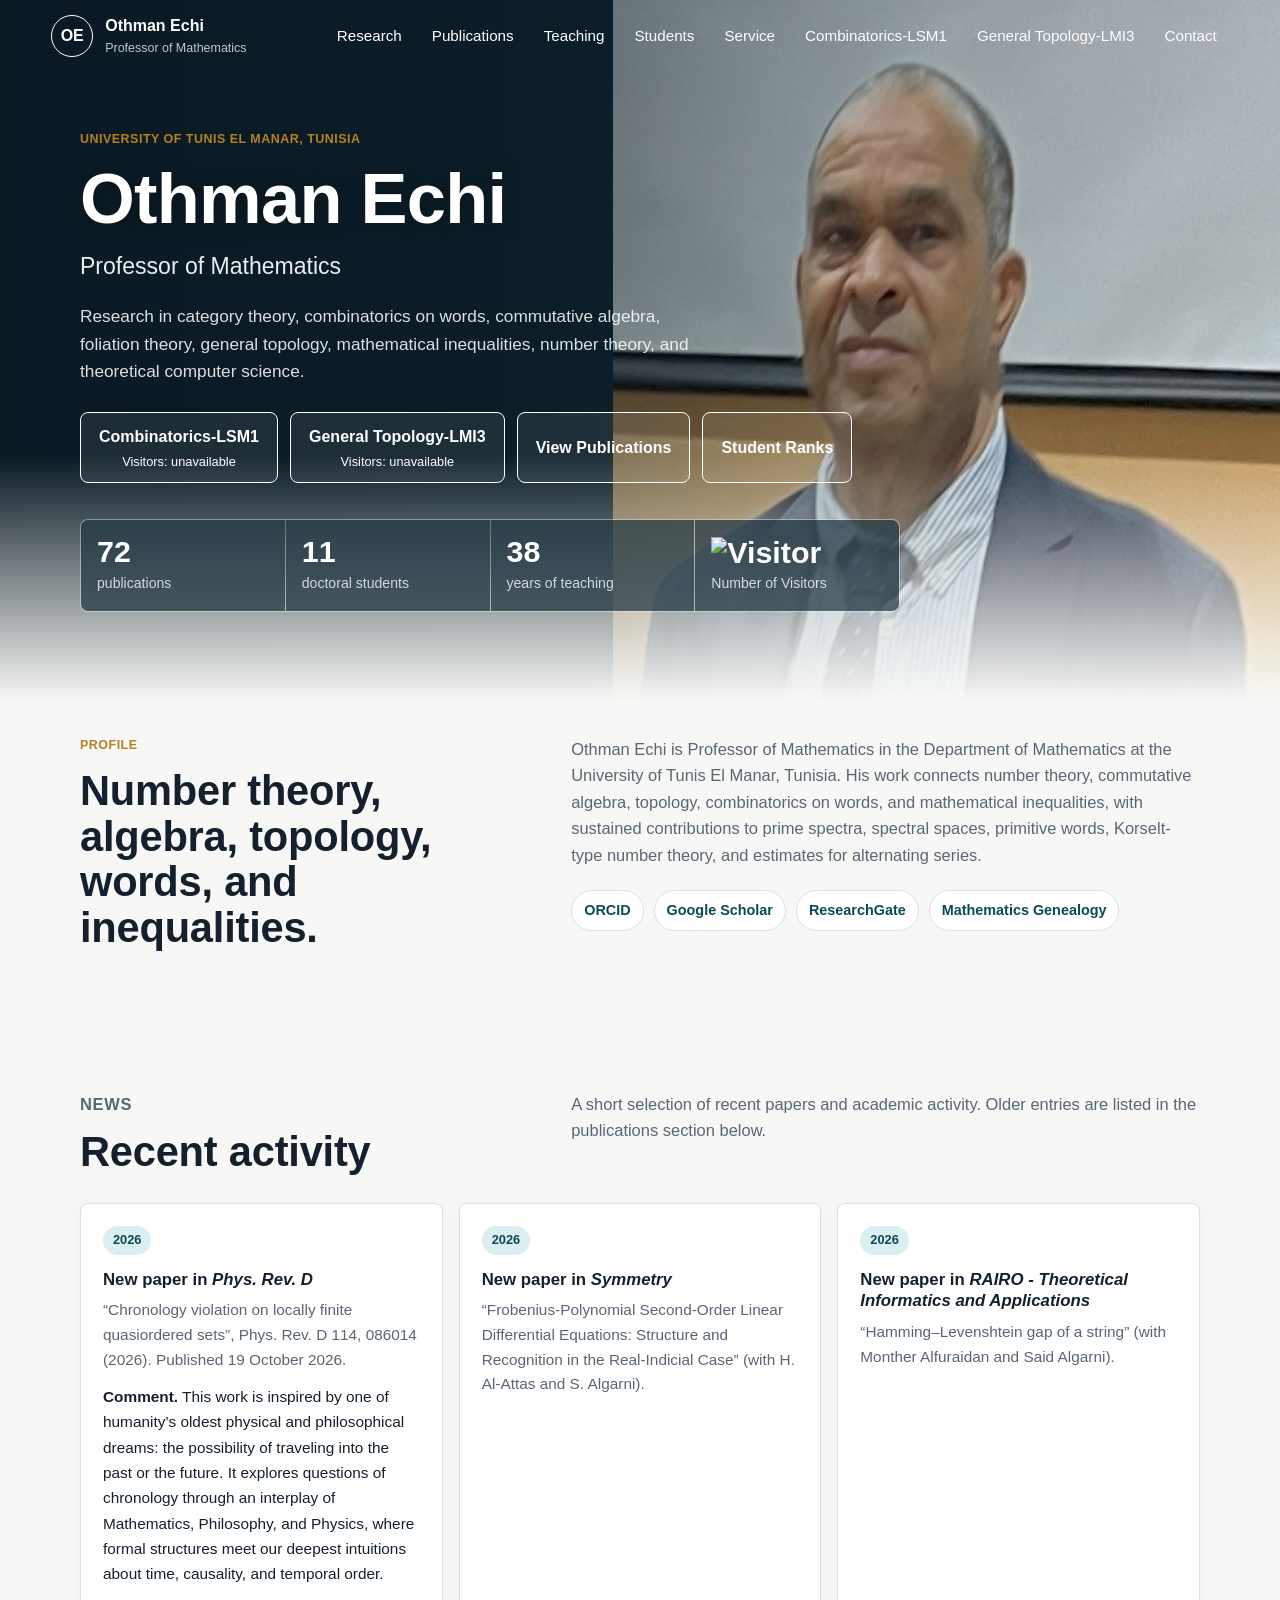
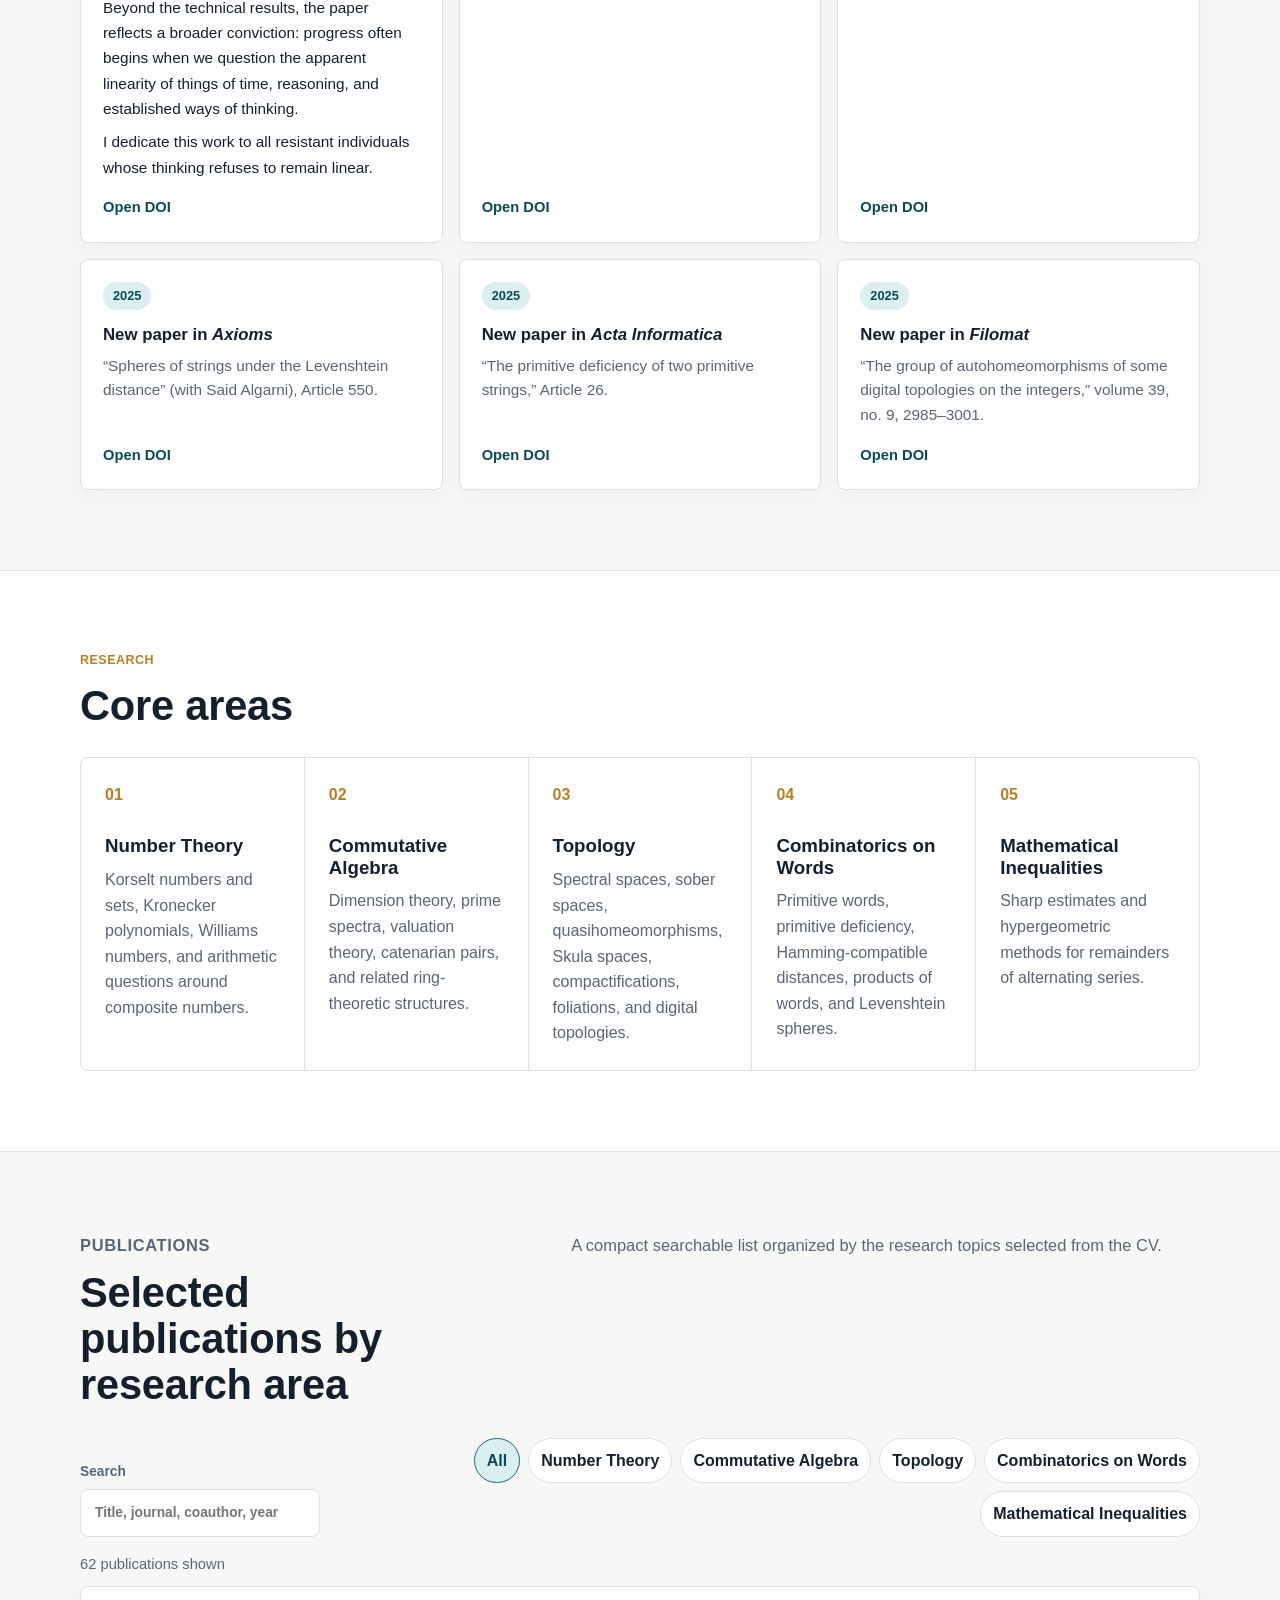
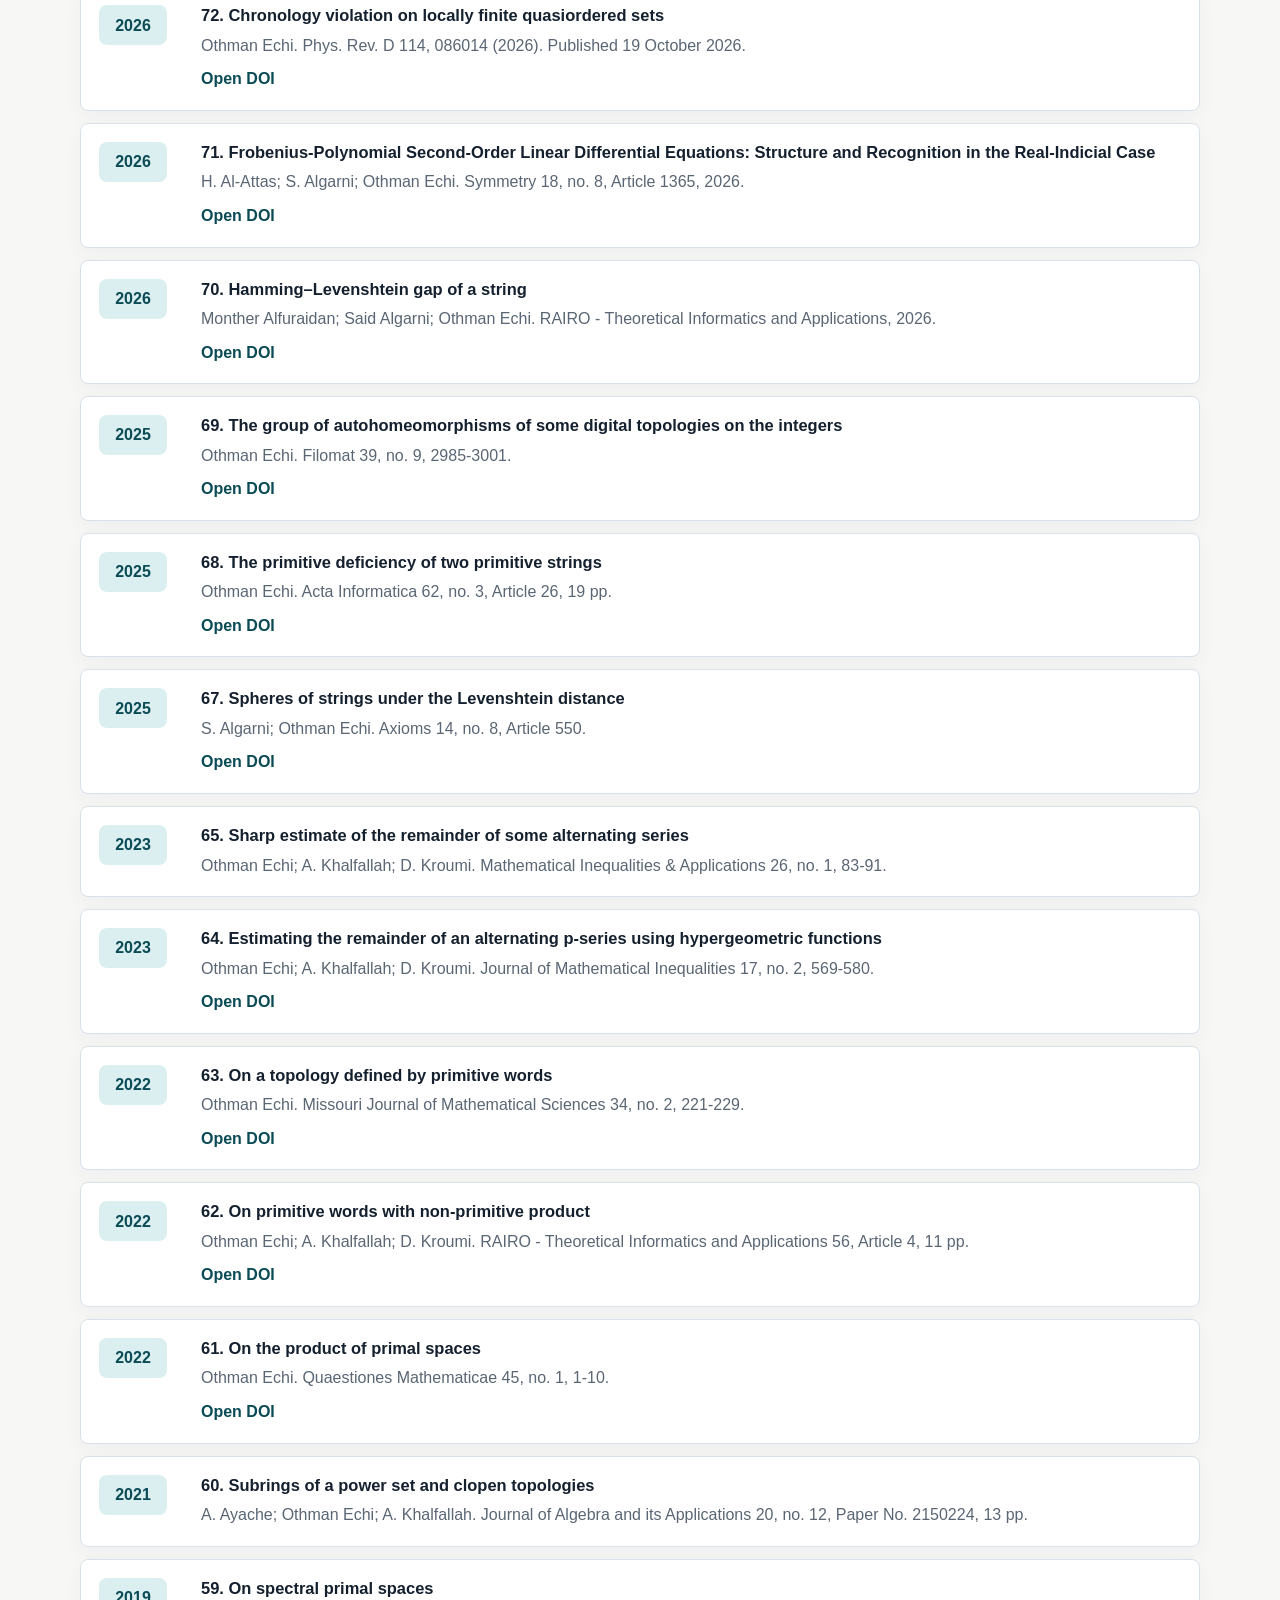
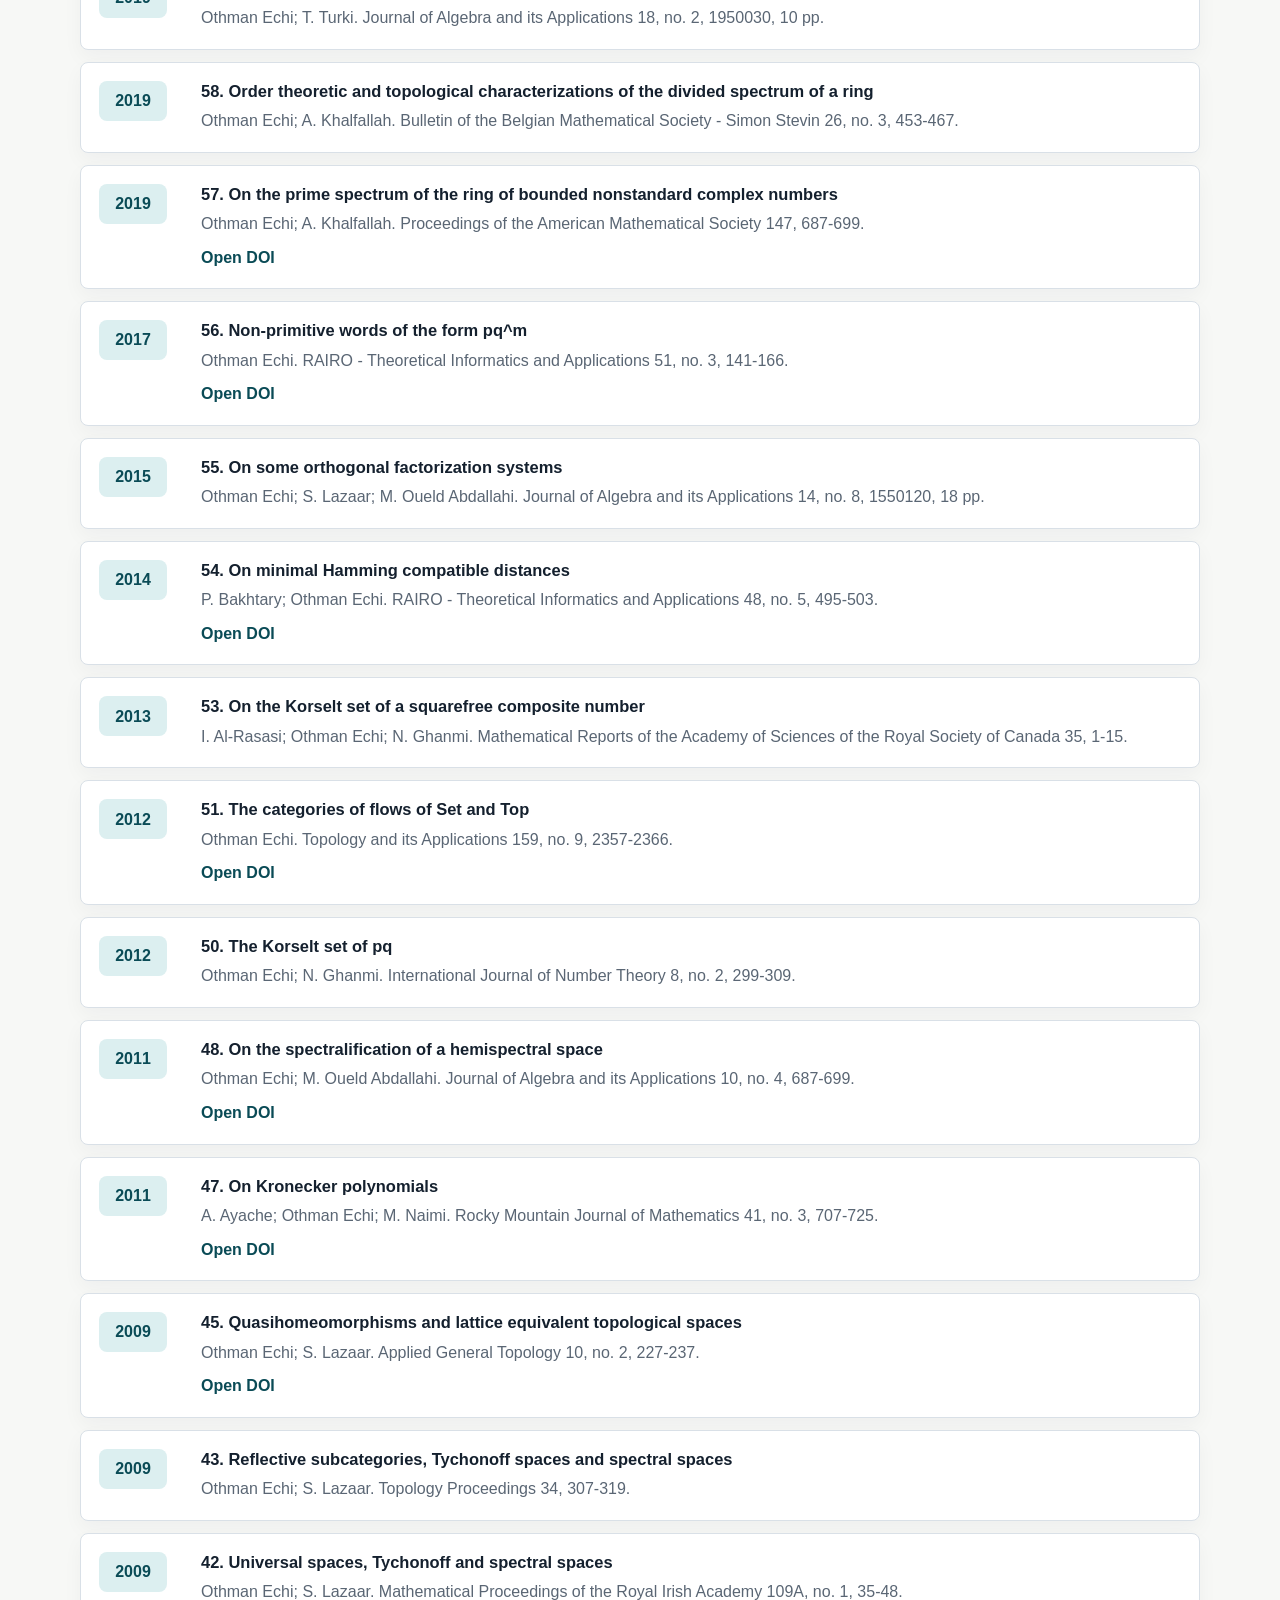
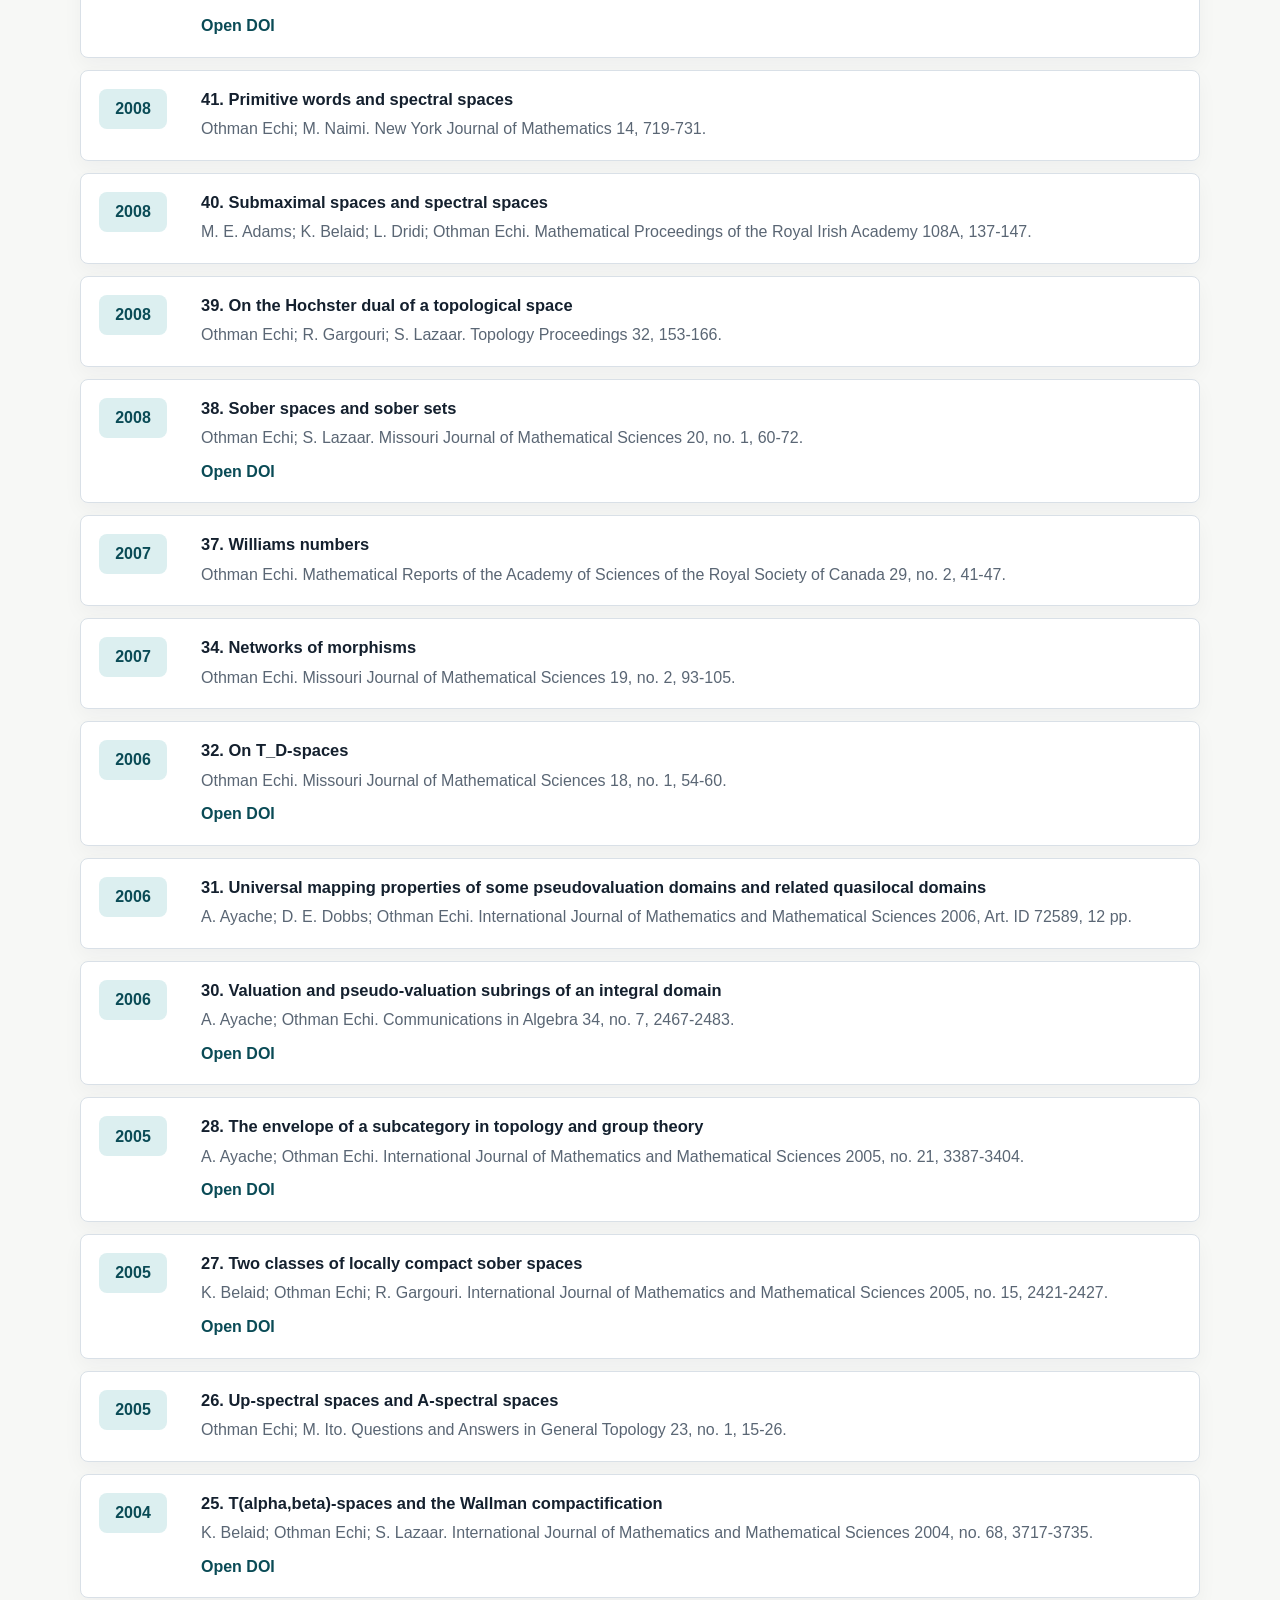
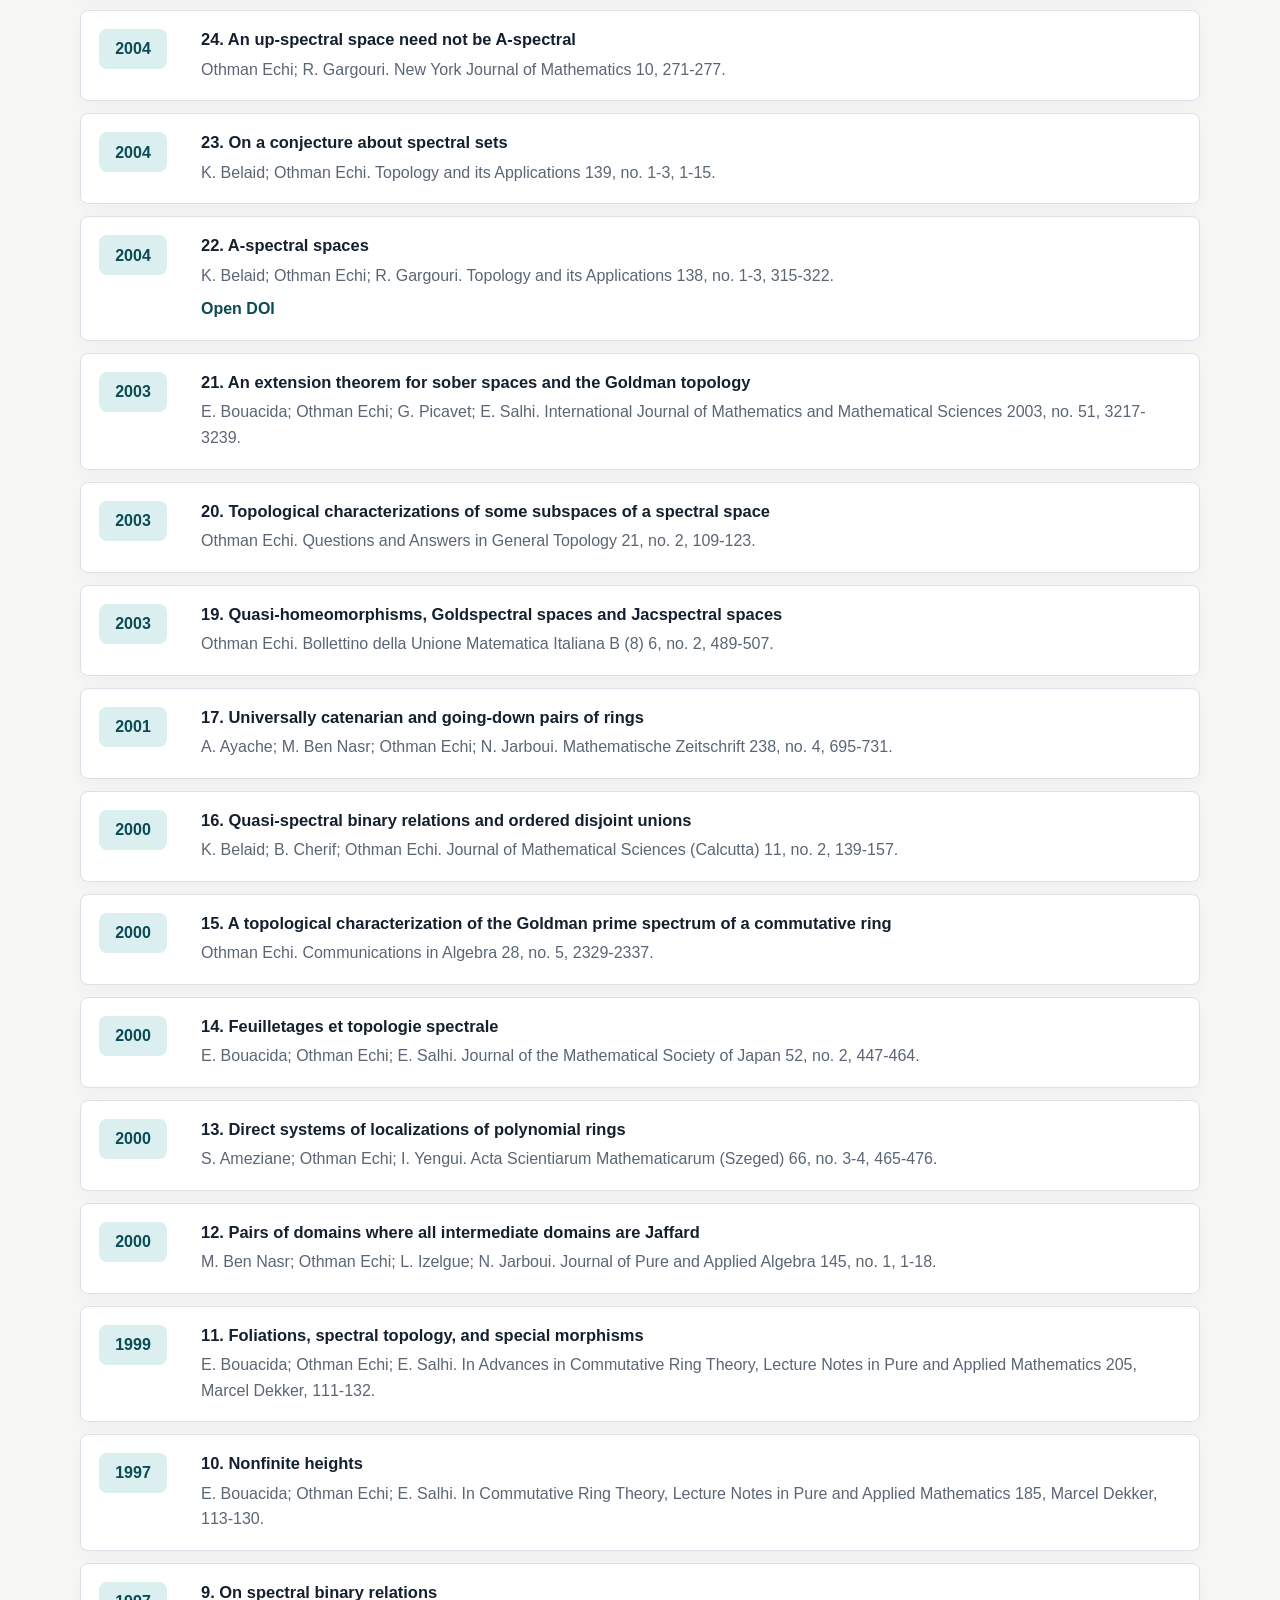
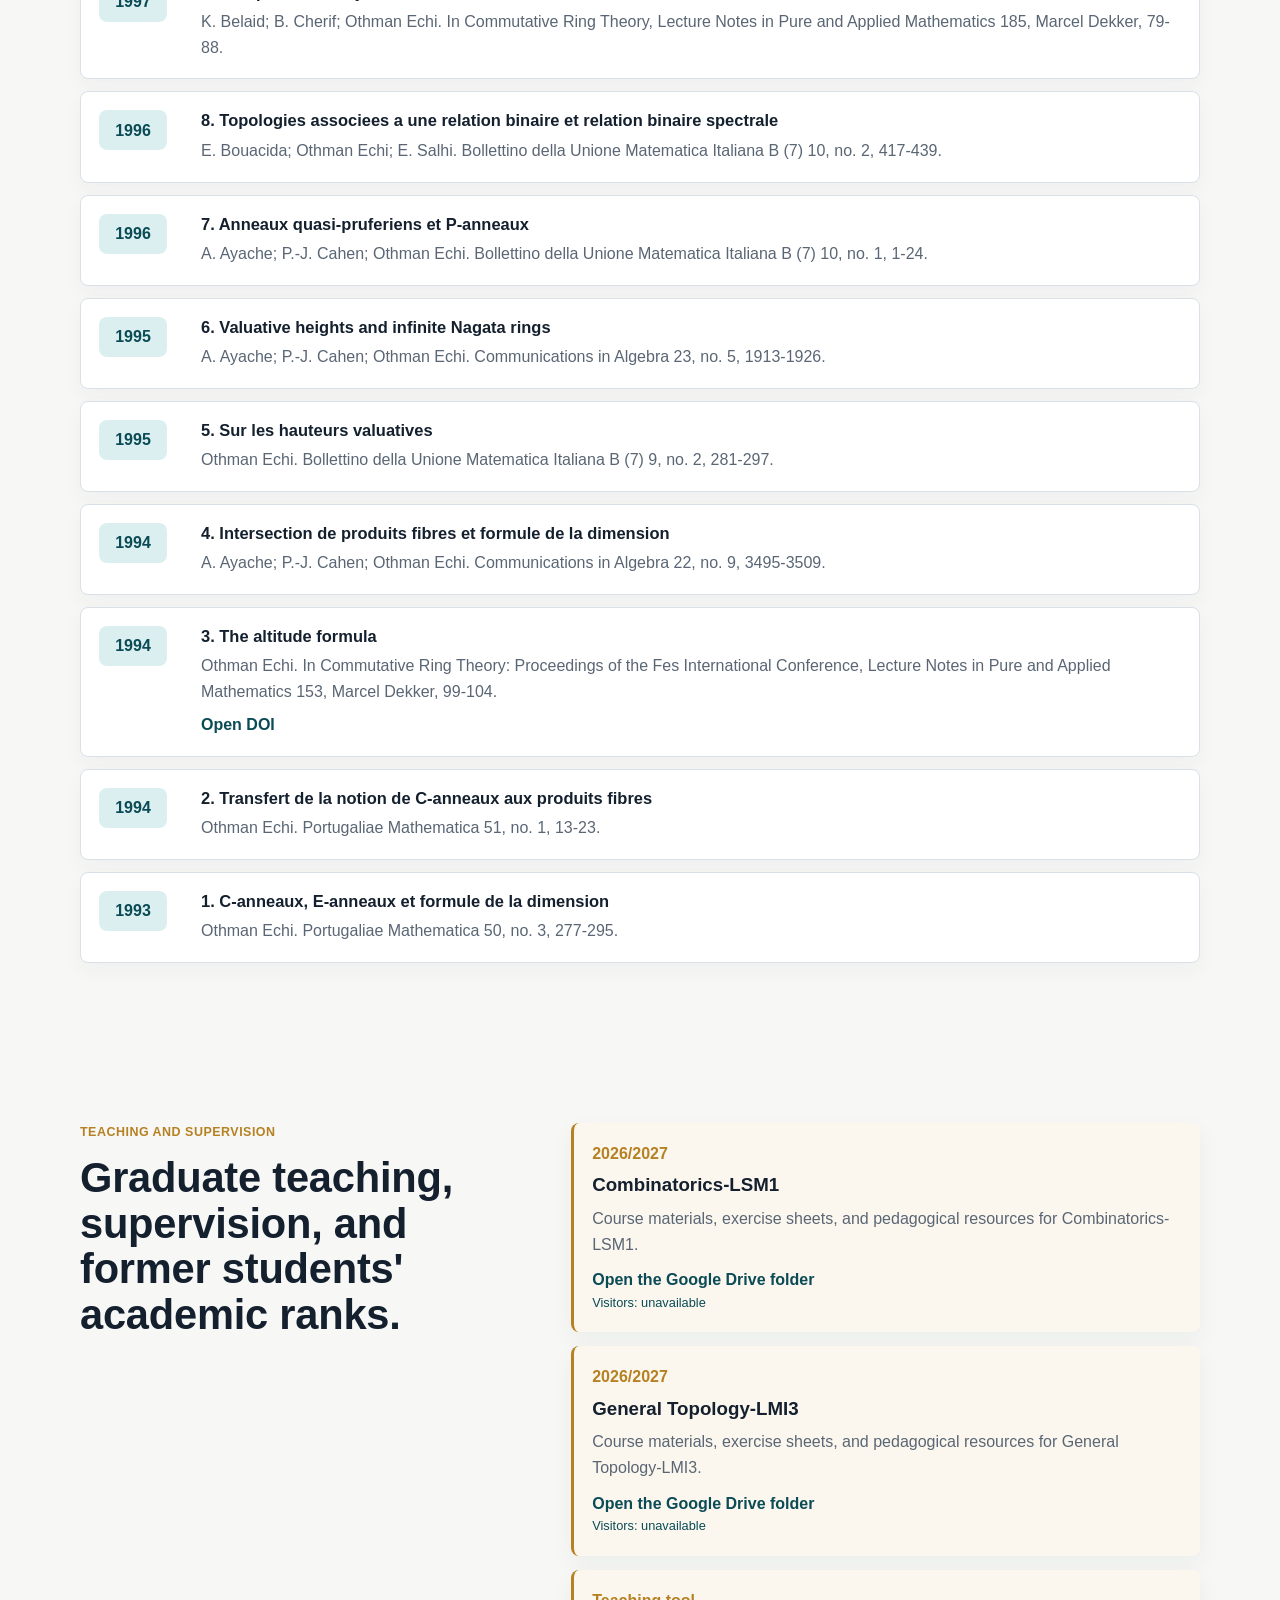
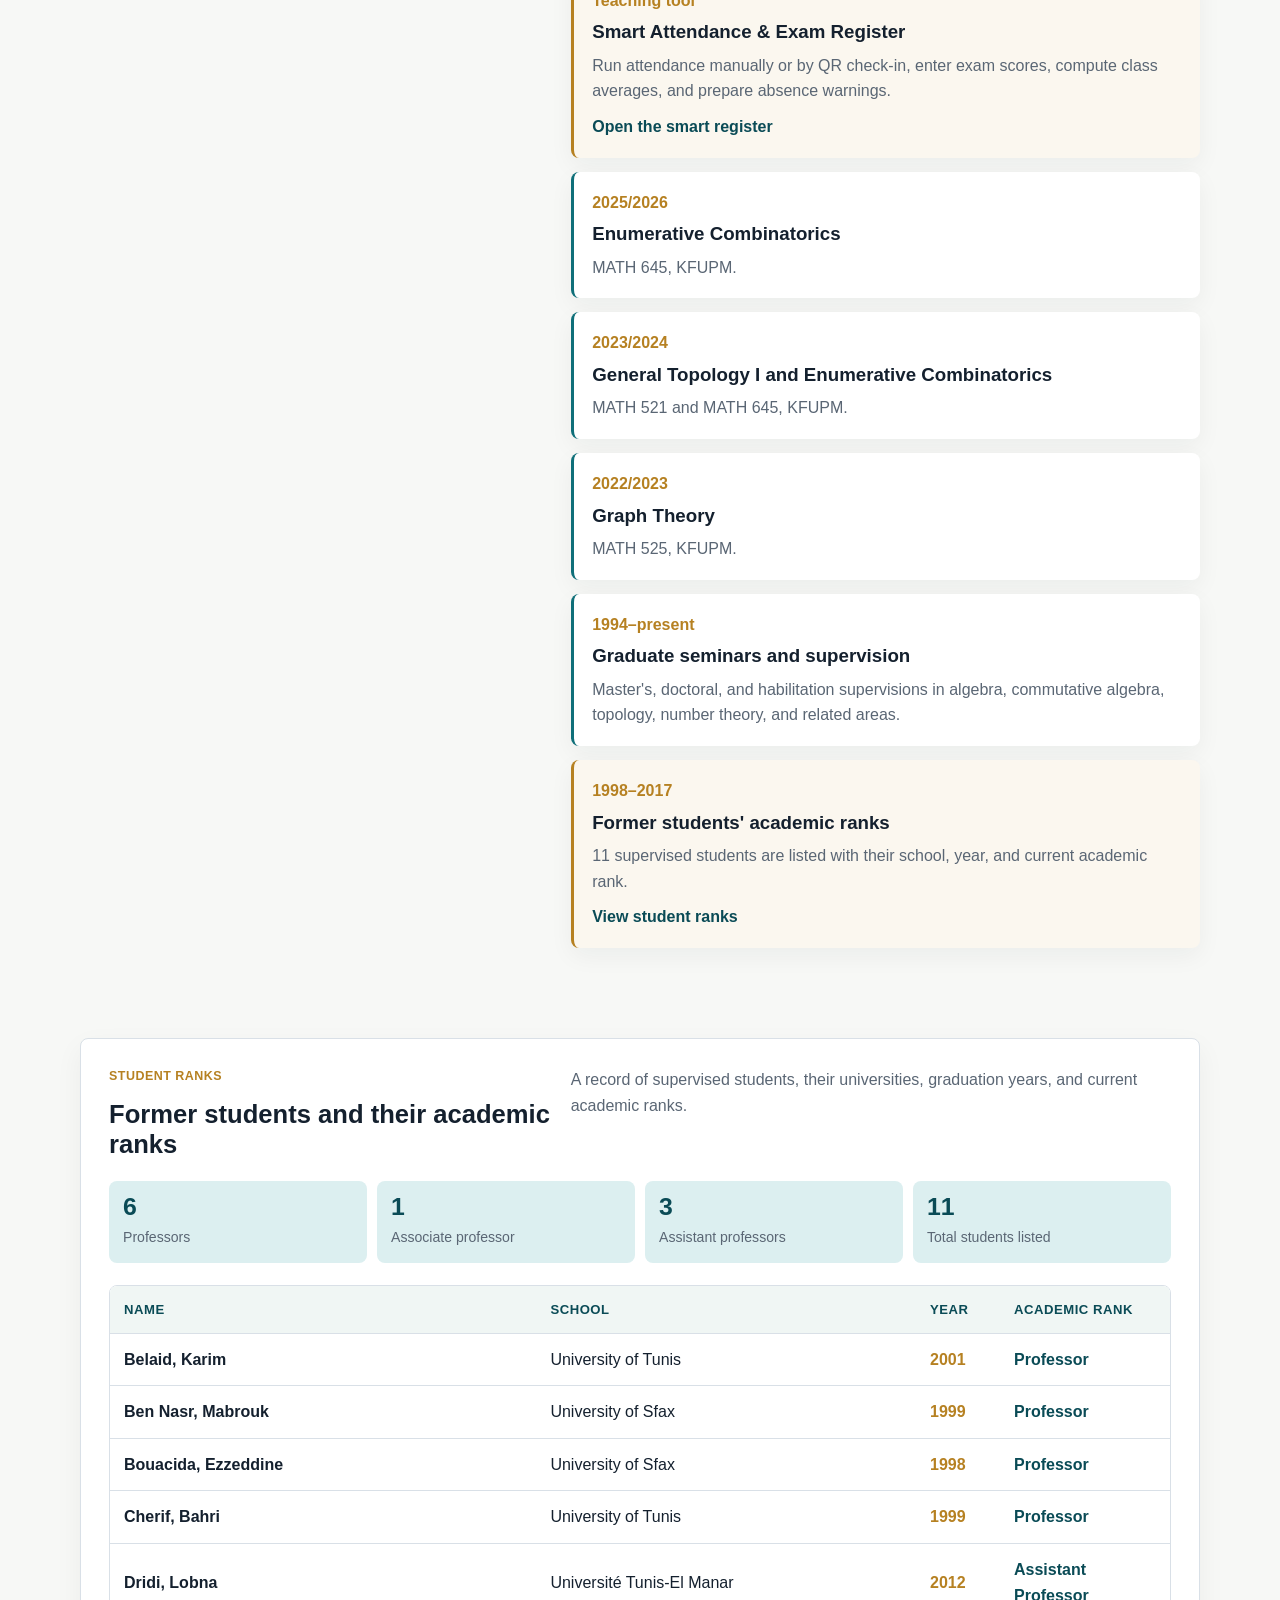
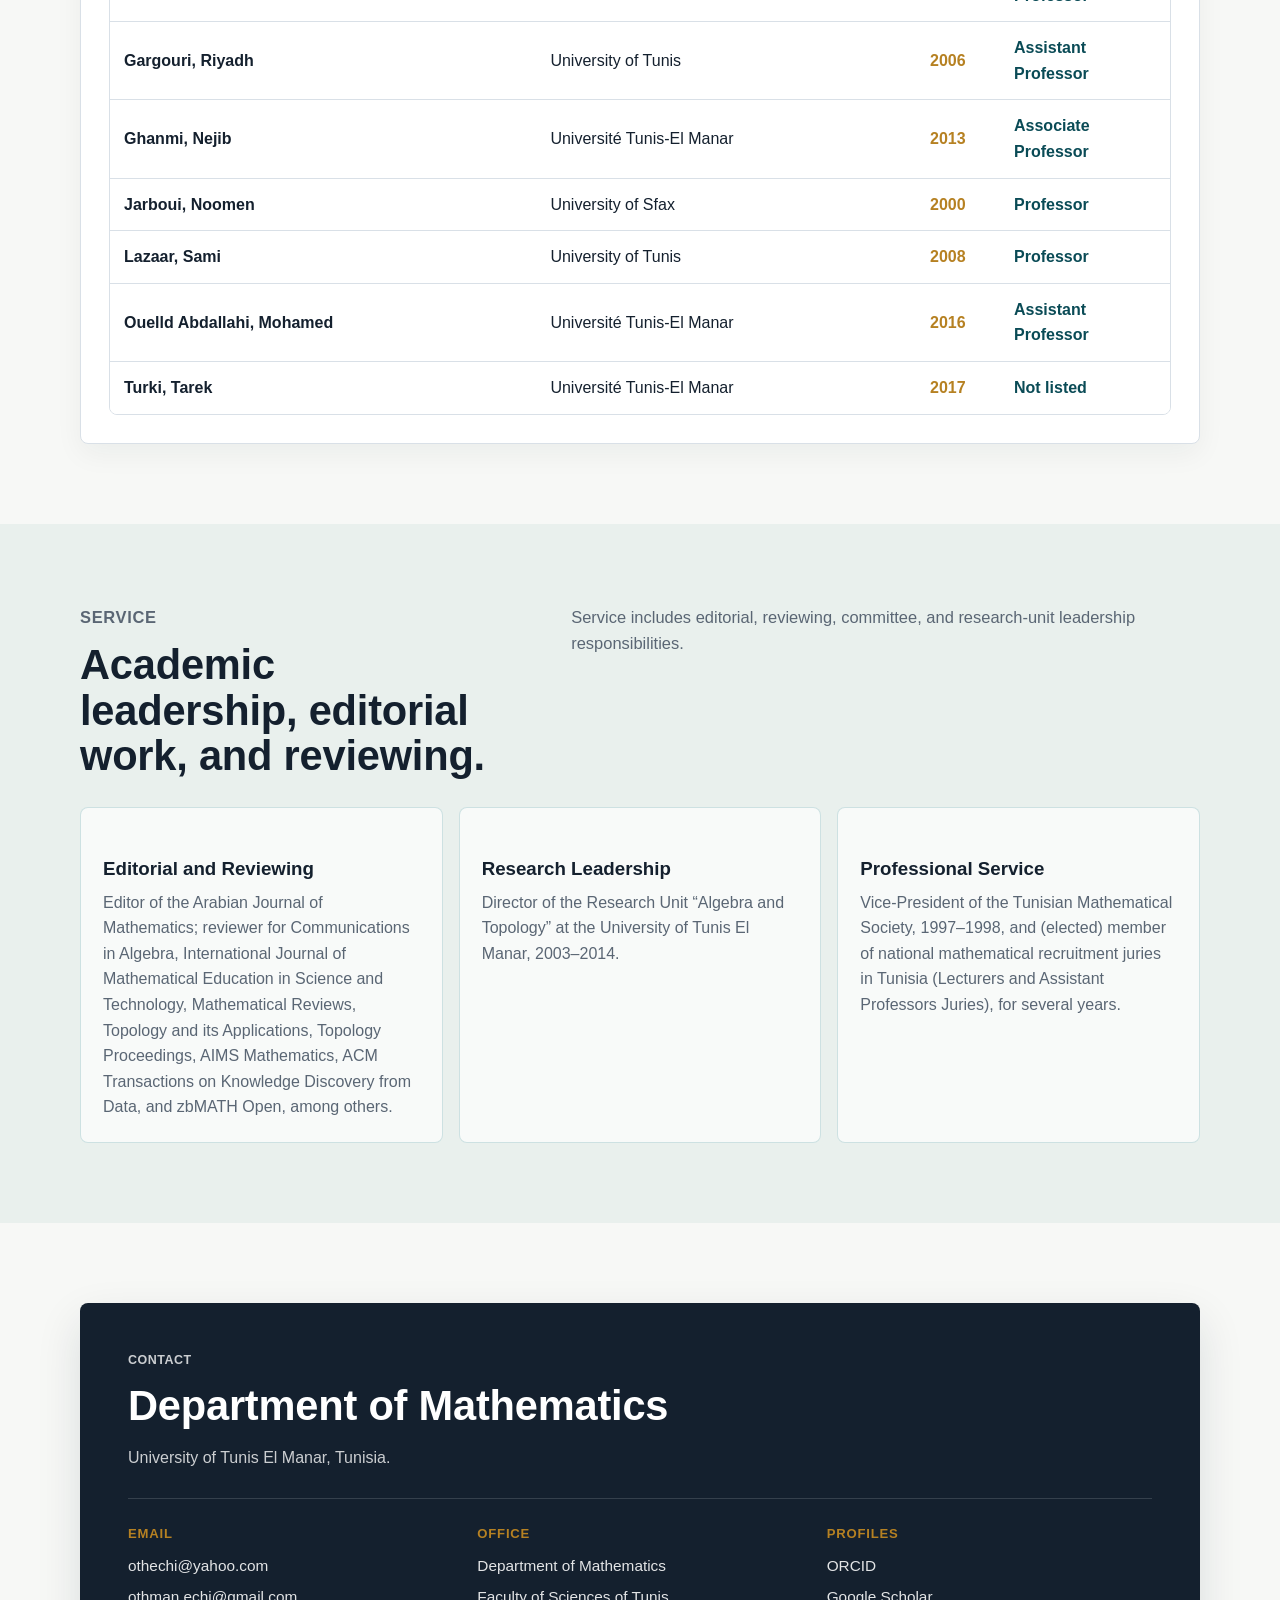
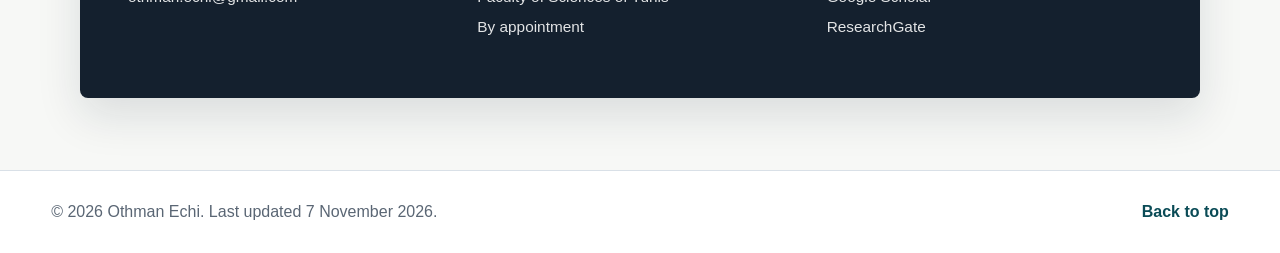
==== commit fe5c7f45: "Update published Physical Review D citation and November footer" ====
--- a/index.htm
+++ b/index.htm
@@ -7,7 +7,7 @@
   <meta name="author" content="Othman Echi">
   <title>Othman Echi | Professor of Mathematics</title>
   <link rel="stylesheet" href="assets/site.css?v=20260919-counters">
-  <script defer src="assets/site.js"></script>
+  <script defer src="assets/site.js?v=20261107"></script>
   <script defer src="assets/course-analytics.js?v=20260919-en"></script>
 </head>
 <body>
@@ -116,10 +116,10 @@
       <ol class="news-list">
         <li class="news-item" data-news-doi="10.1103/pm11-f75t">
           <time datetime="2026">2026</time>
-          <h3>Forthcoming paper in <em>Phys. Rev. D</em></h3>
+          <h3>New paper in <em>Phys. Rev. D</em></h3>
           <p>
             &ldquo;Chronology violation on locally finite quasiordered sets&rdquo;,
-            Accepted 9 September, 2026.
+            Phys. Rev. D 114, 086014 (2026). Published 19 October 2026.
           </p>
           <div class="news-comment">
             <p><strong>Comment.</strong> This work is inspired by one of humanity&rsquo;s oldest physical and philosophical dreams: the possibility of traveling into the past or the future. It explores questions of chronology through an interplay of Mathematics, Philosophy, and Physics, where formal structures meet our deepest intuitions about time, causality, and temporal order.</p>
@@ -243,7 +243,7 @@
           <time datetime="2026">2026</time>
           <div>
             <h3>72. Chronology violation on locally finite quasiordered sets</h3>
-            <p>Othman Echi. Phys. Rev. D - Accepted 9 September, 2026.</p>
+            <p>Othman Echi. Phys. Rev. D 114, 086014 (2026). Published 19 October 2026.</p>
             <a href="https://doi.org/10.1103/pm11-f75t" rel="noopener">Open DOI</a>
           </div>
         </article>
@@ -951,7 +951,7 @@
   </main>
 
   <footer class="site-footer">
-    <p>&copy; 2026 Othman Echi. Last updated September&nbsp;2026.</p>
+    <p>&copy; 2026 Othman Echi. Last updated 7 November 2026.</p>
     <a href="#top">Back to top</a>
   </footer>
 </body>
--- a/assets/site.css
+++ b/assets/site.css
@@ -1201,3 +1201,9 @@
   flex-direction: column;
   gap: 0.15rem;
 }
+
+.course-updates { margin-top: 1rem; }
+.course-updates[hidden] { display: none; }
+.course-updates iframe { display: block; width: 100%; height: 570px; border: 1px solid var(--line); border-radius: var(--radius); background: white; }
+.course-updates-fallback { font-size: .85rem; }
+@media (max-width: 480px) { .course-updates iframe { height: 660px; } }
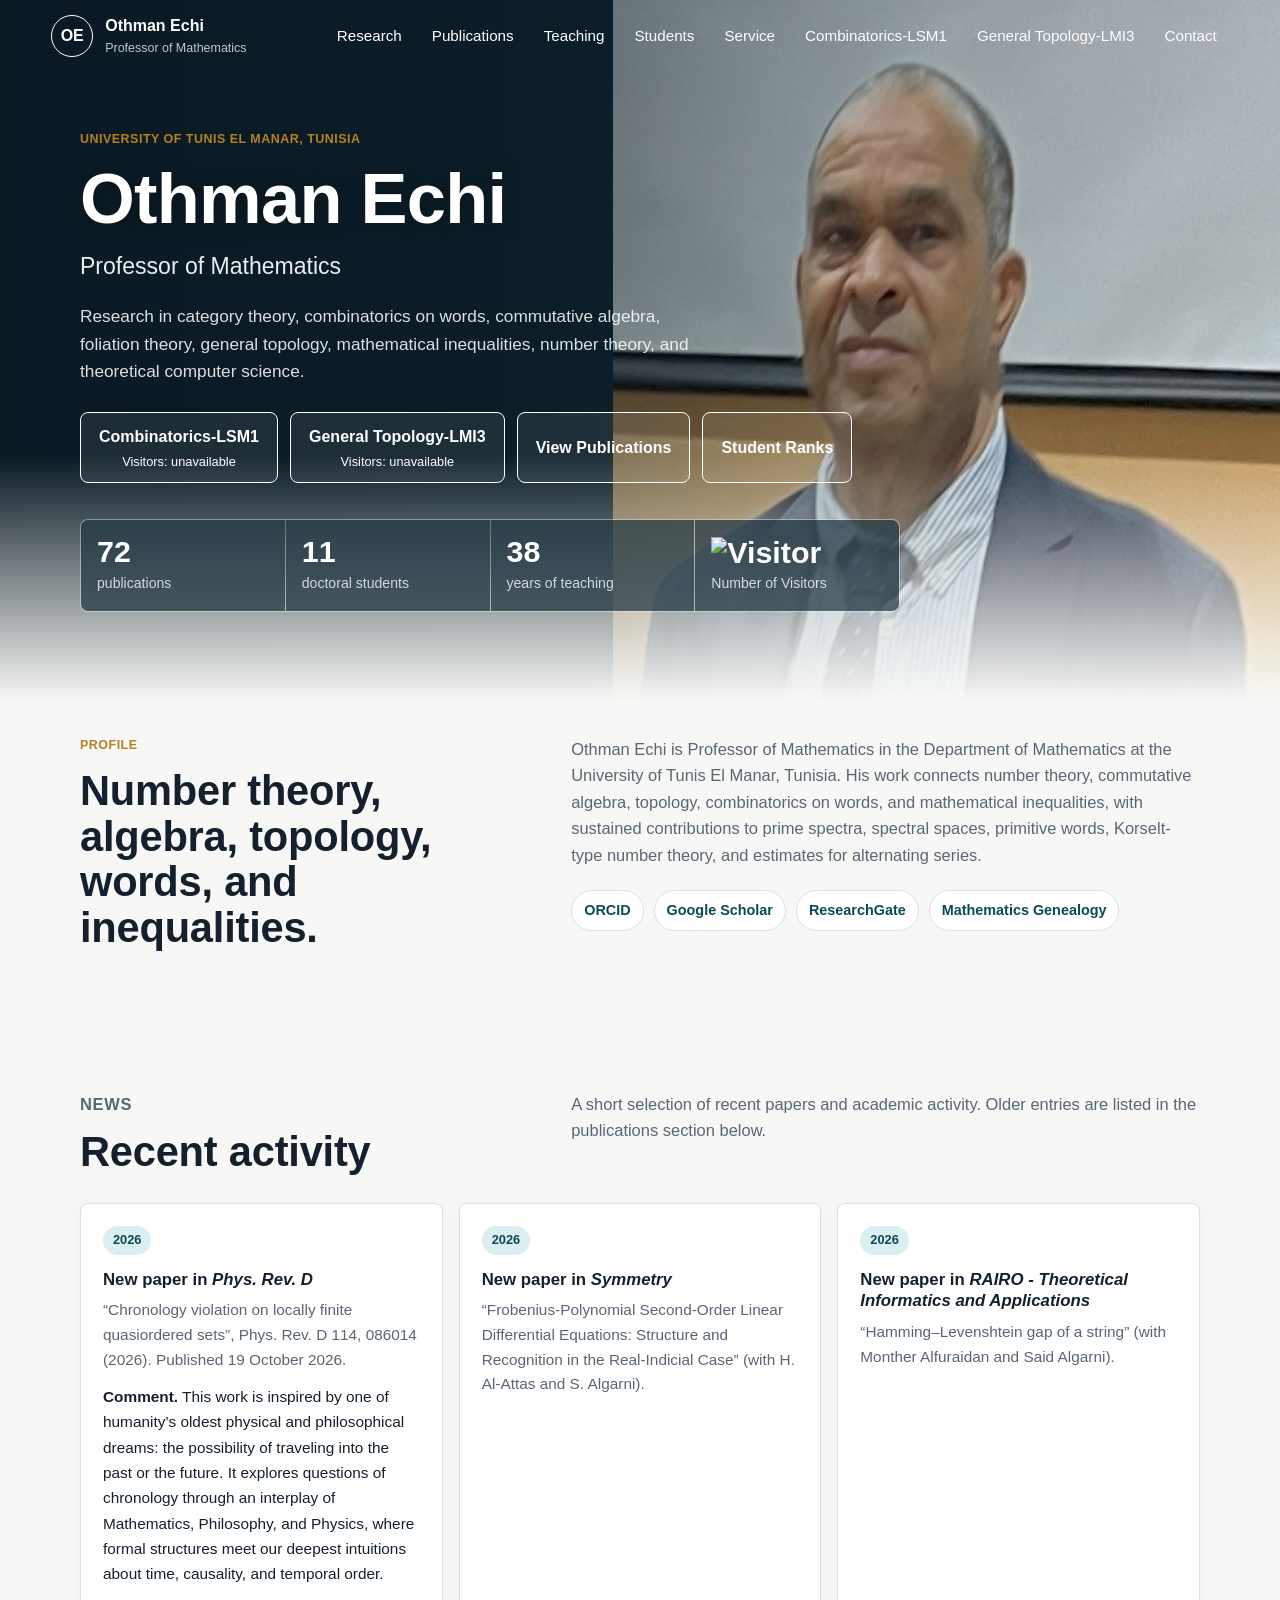
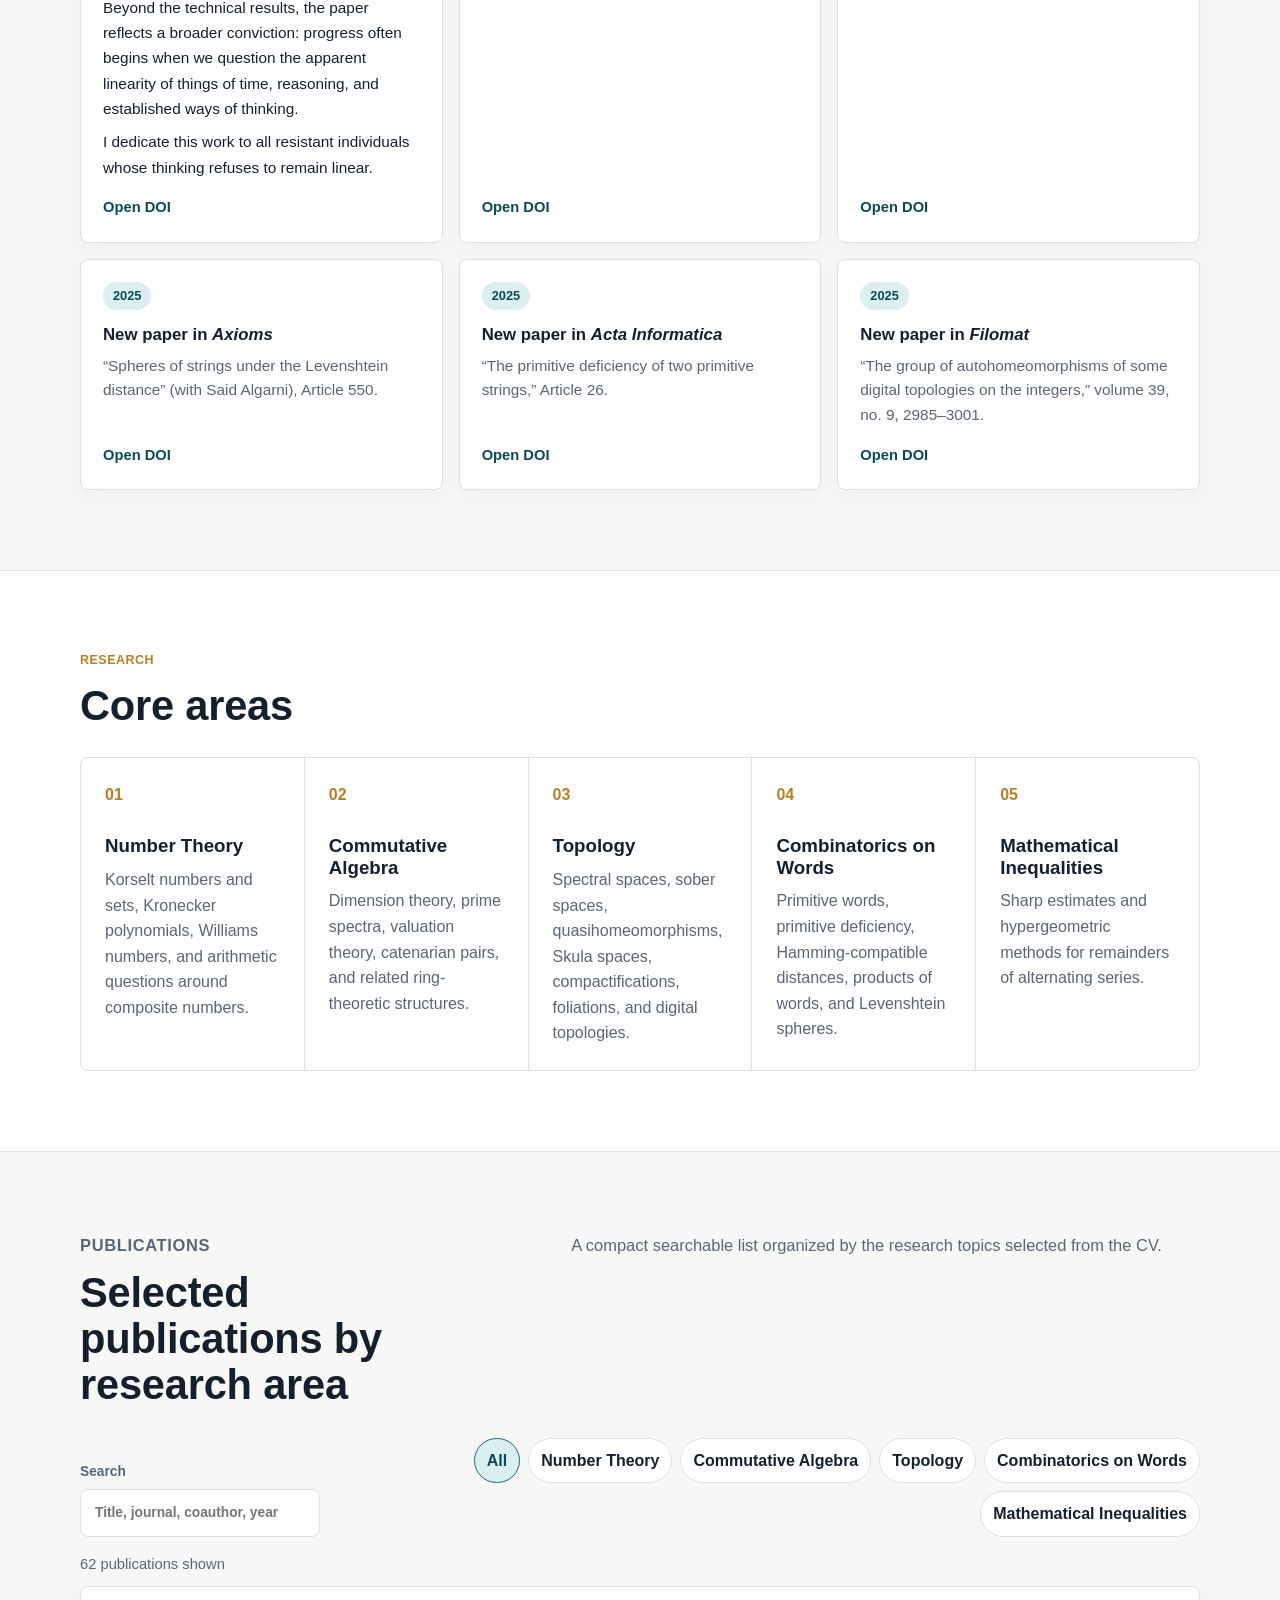
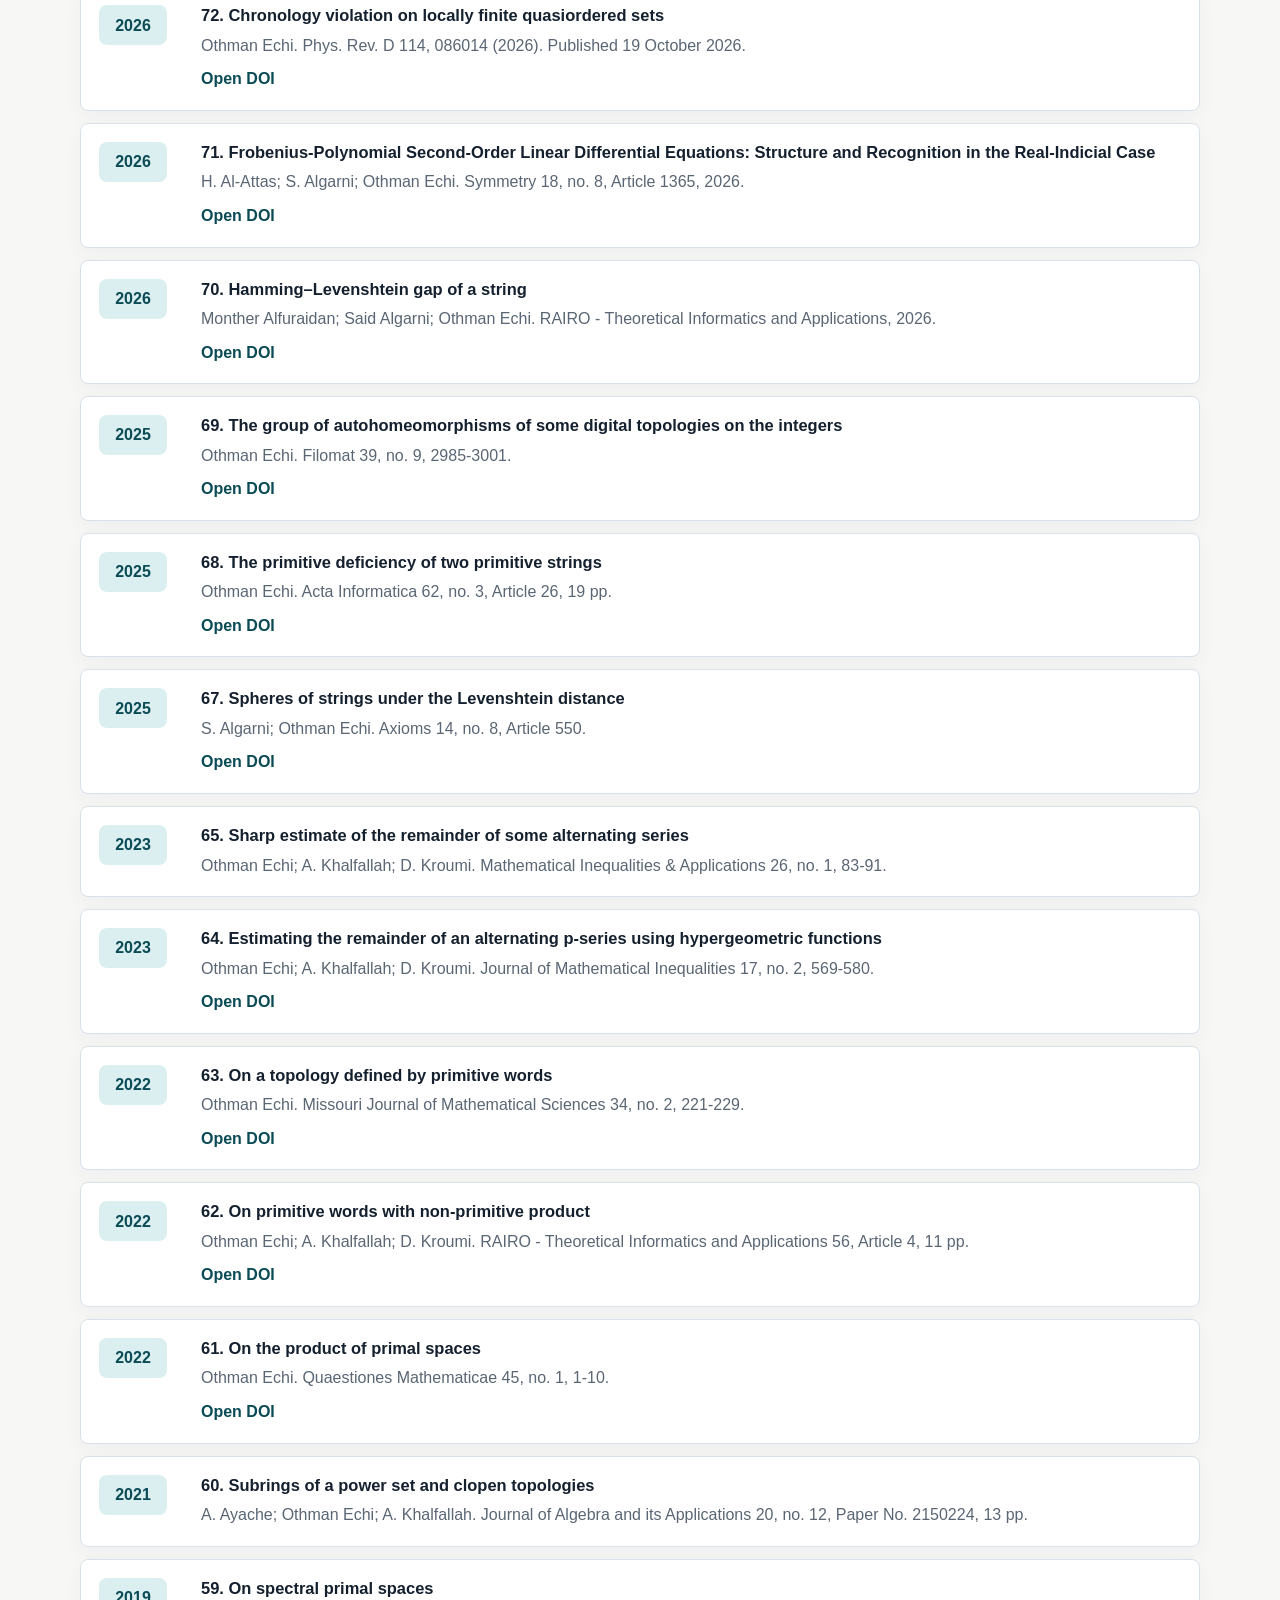
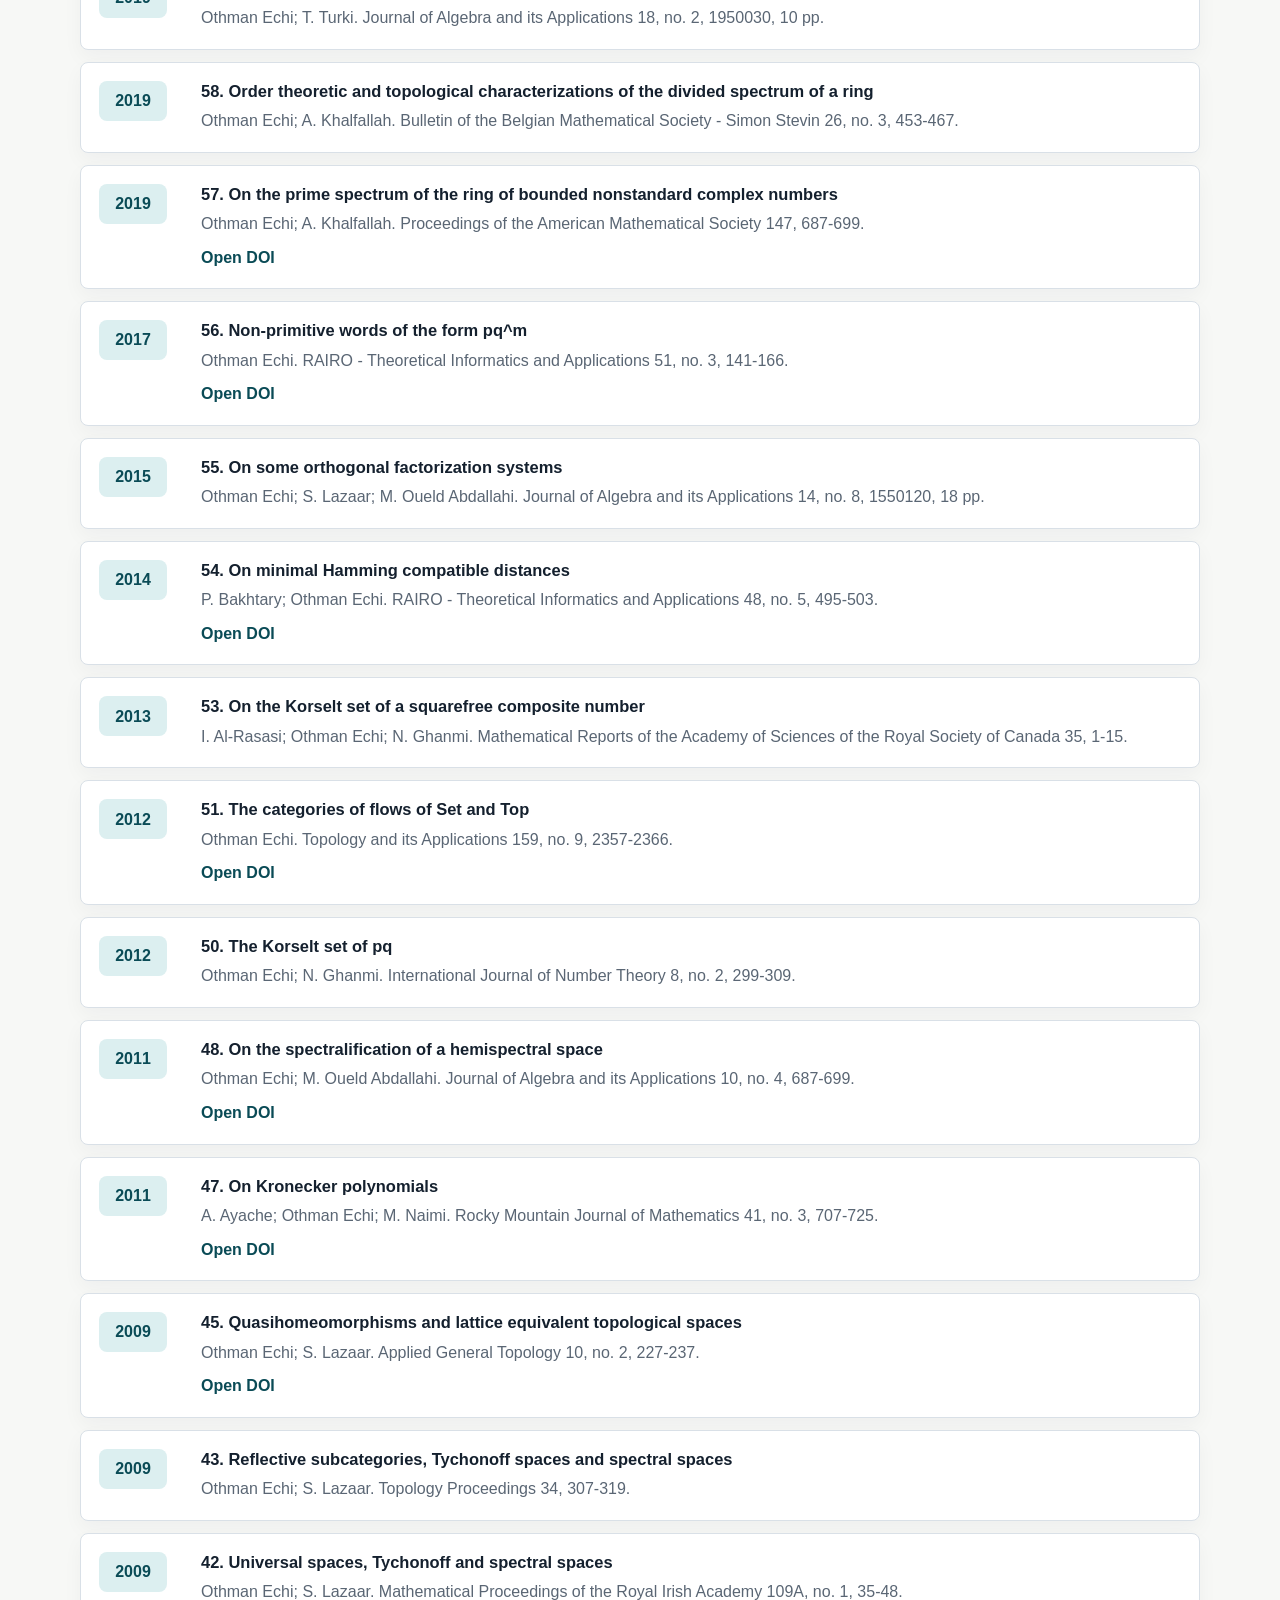
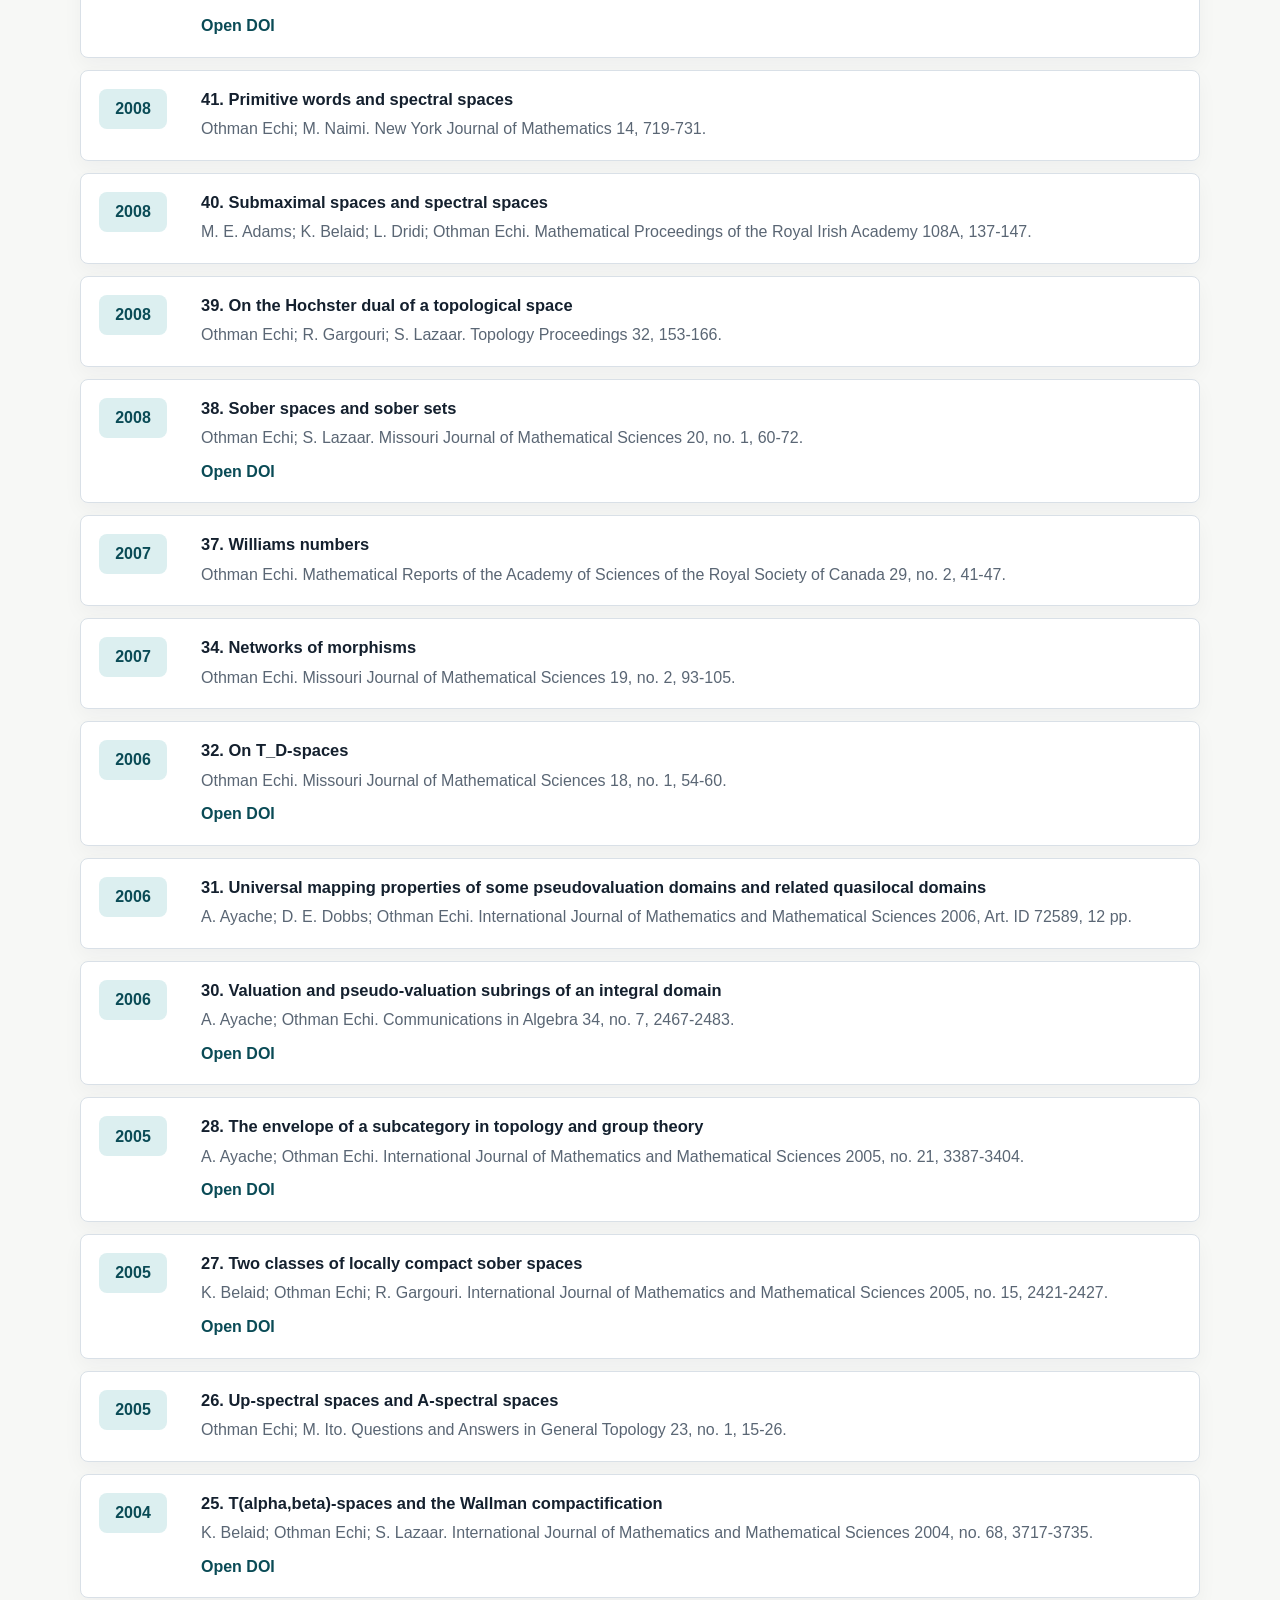
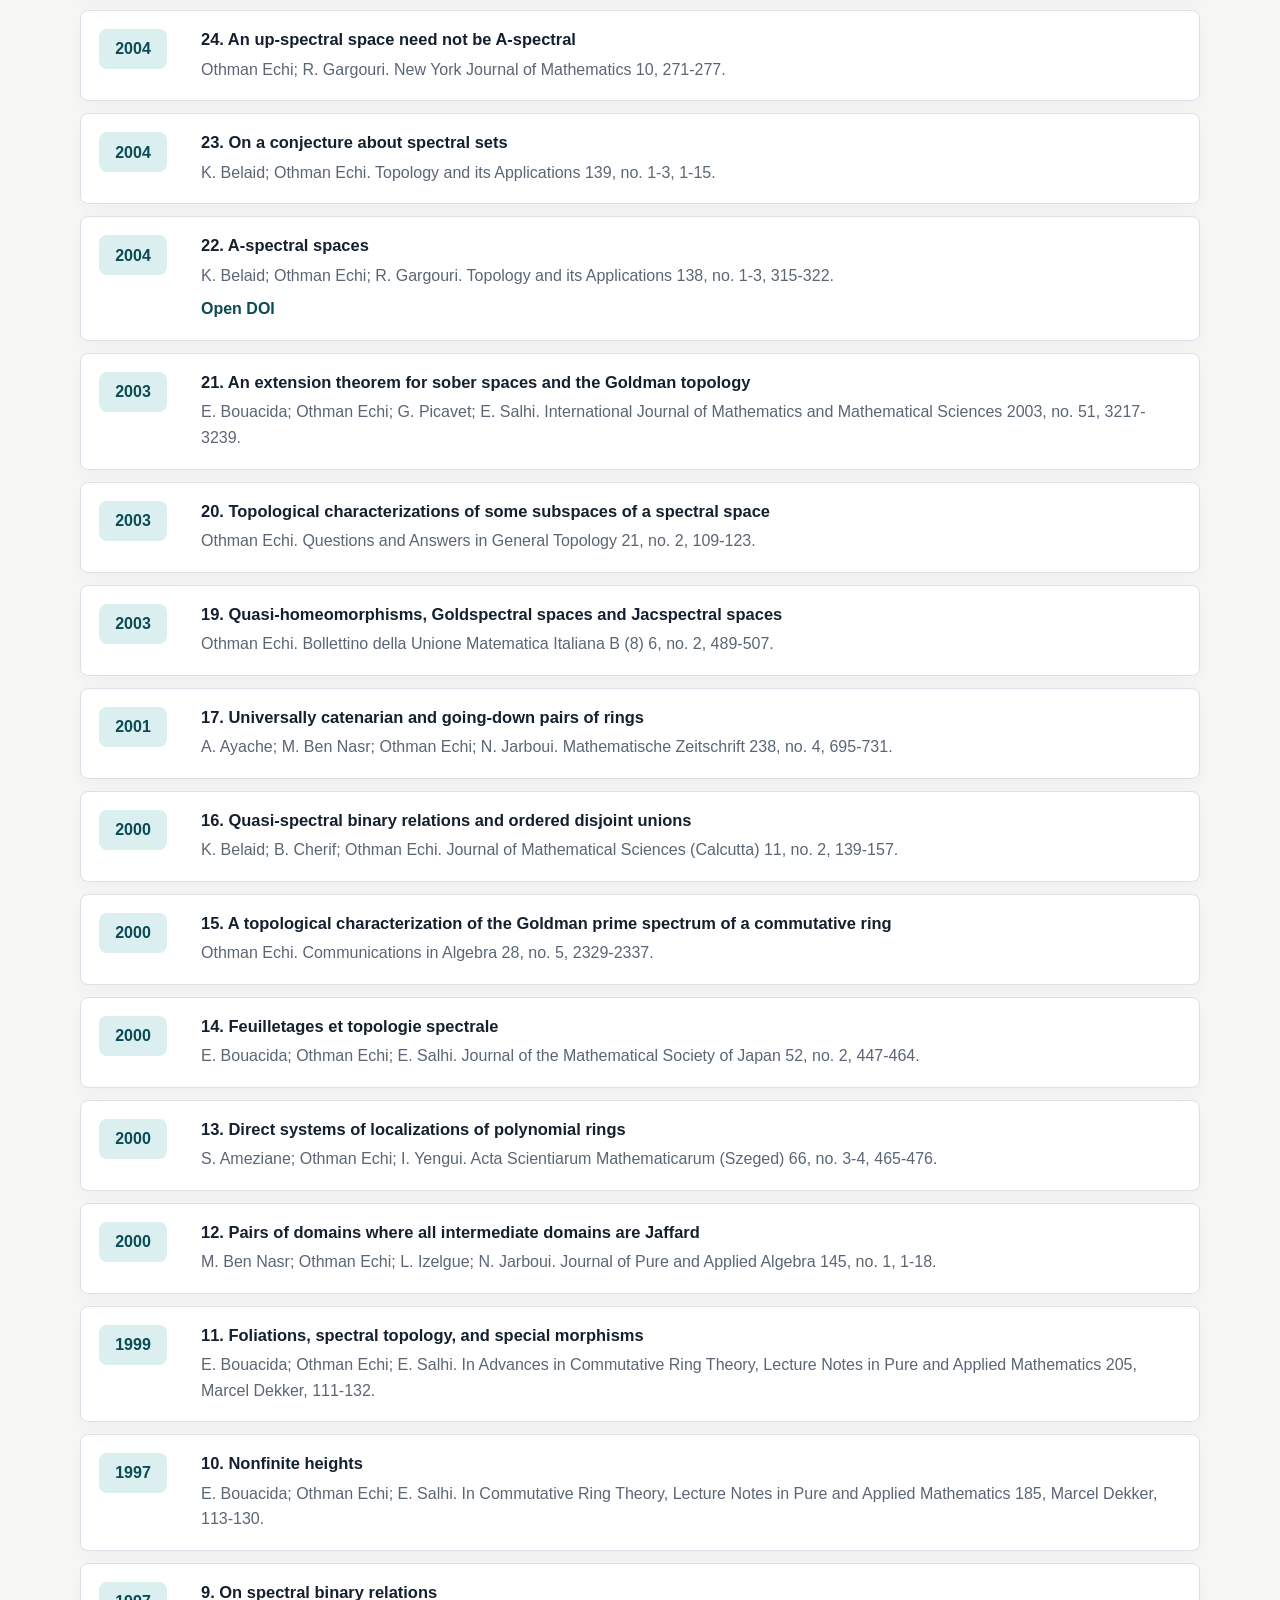
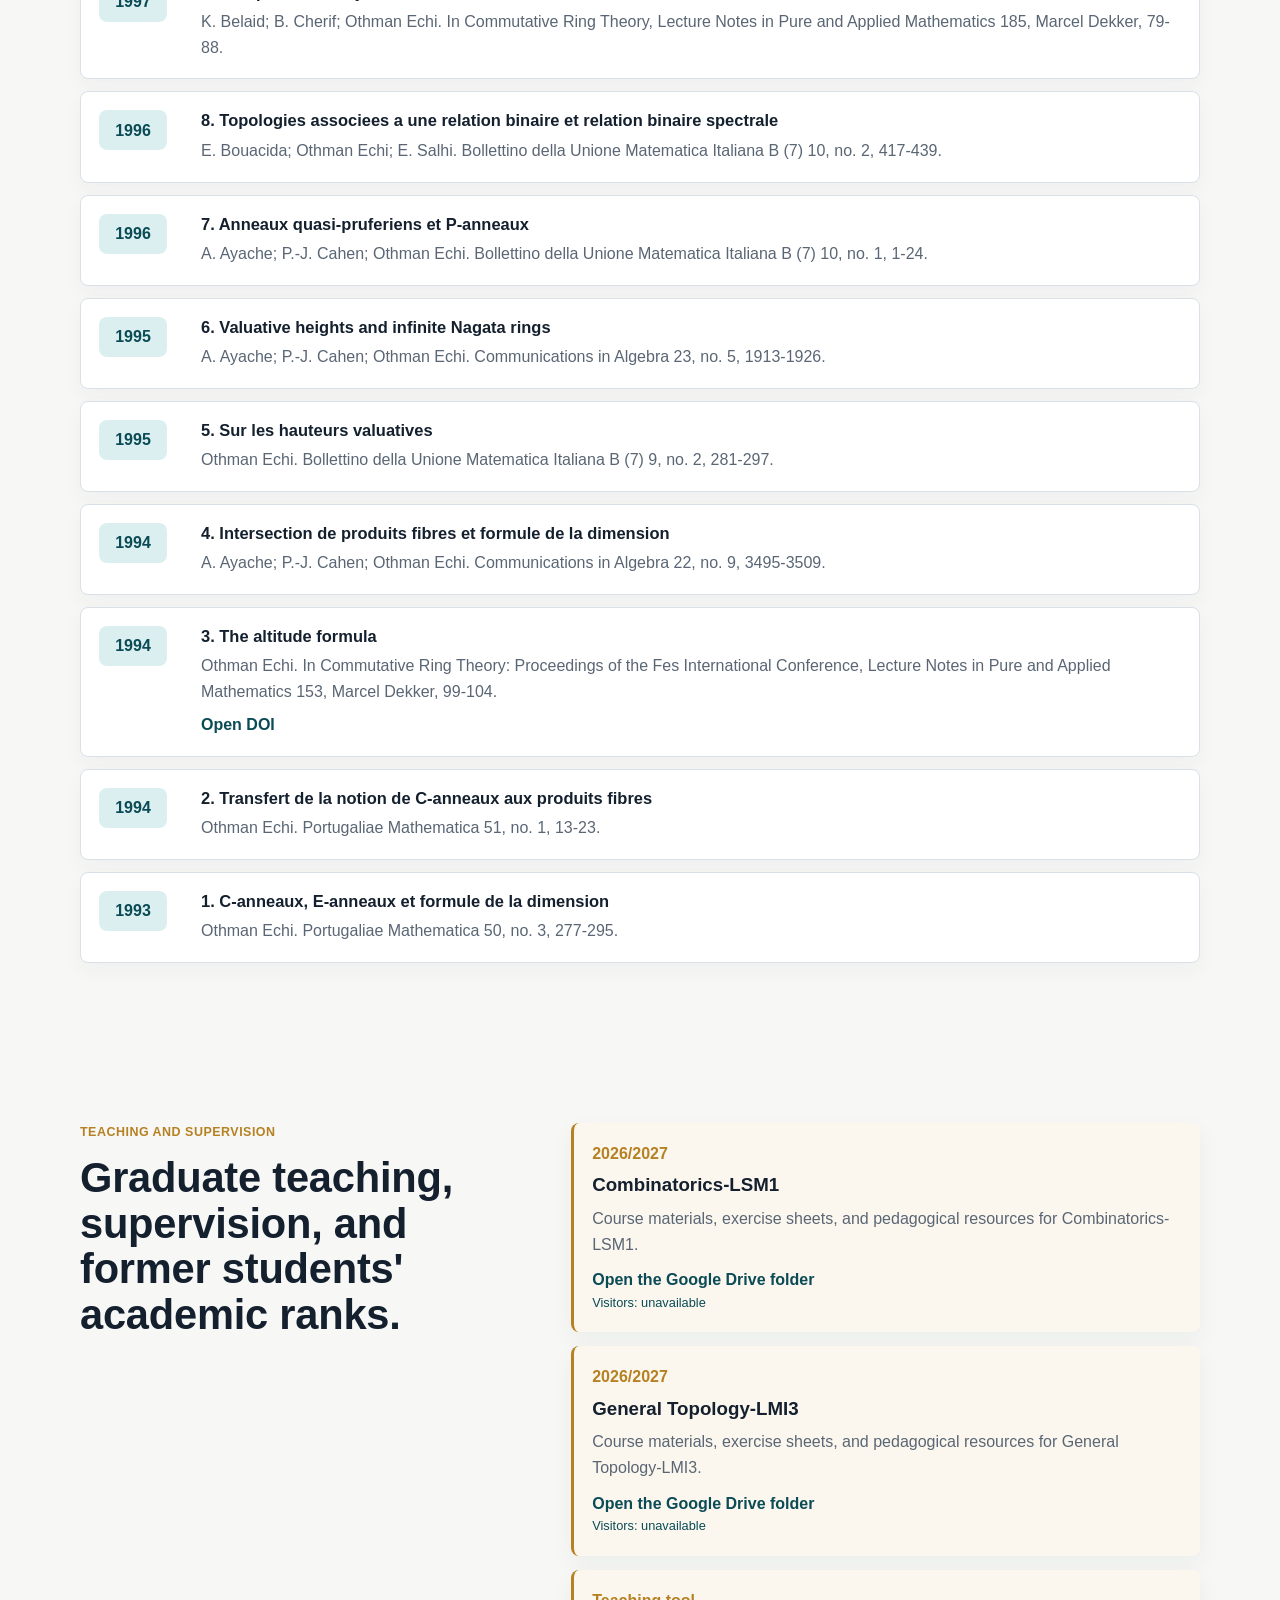
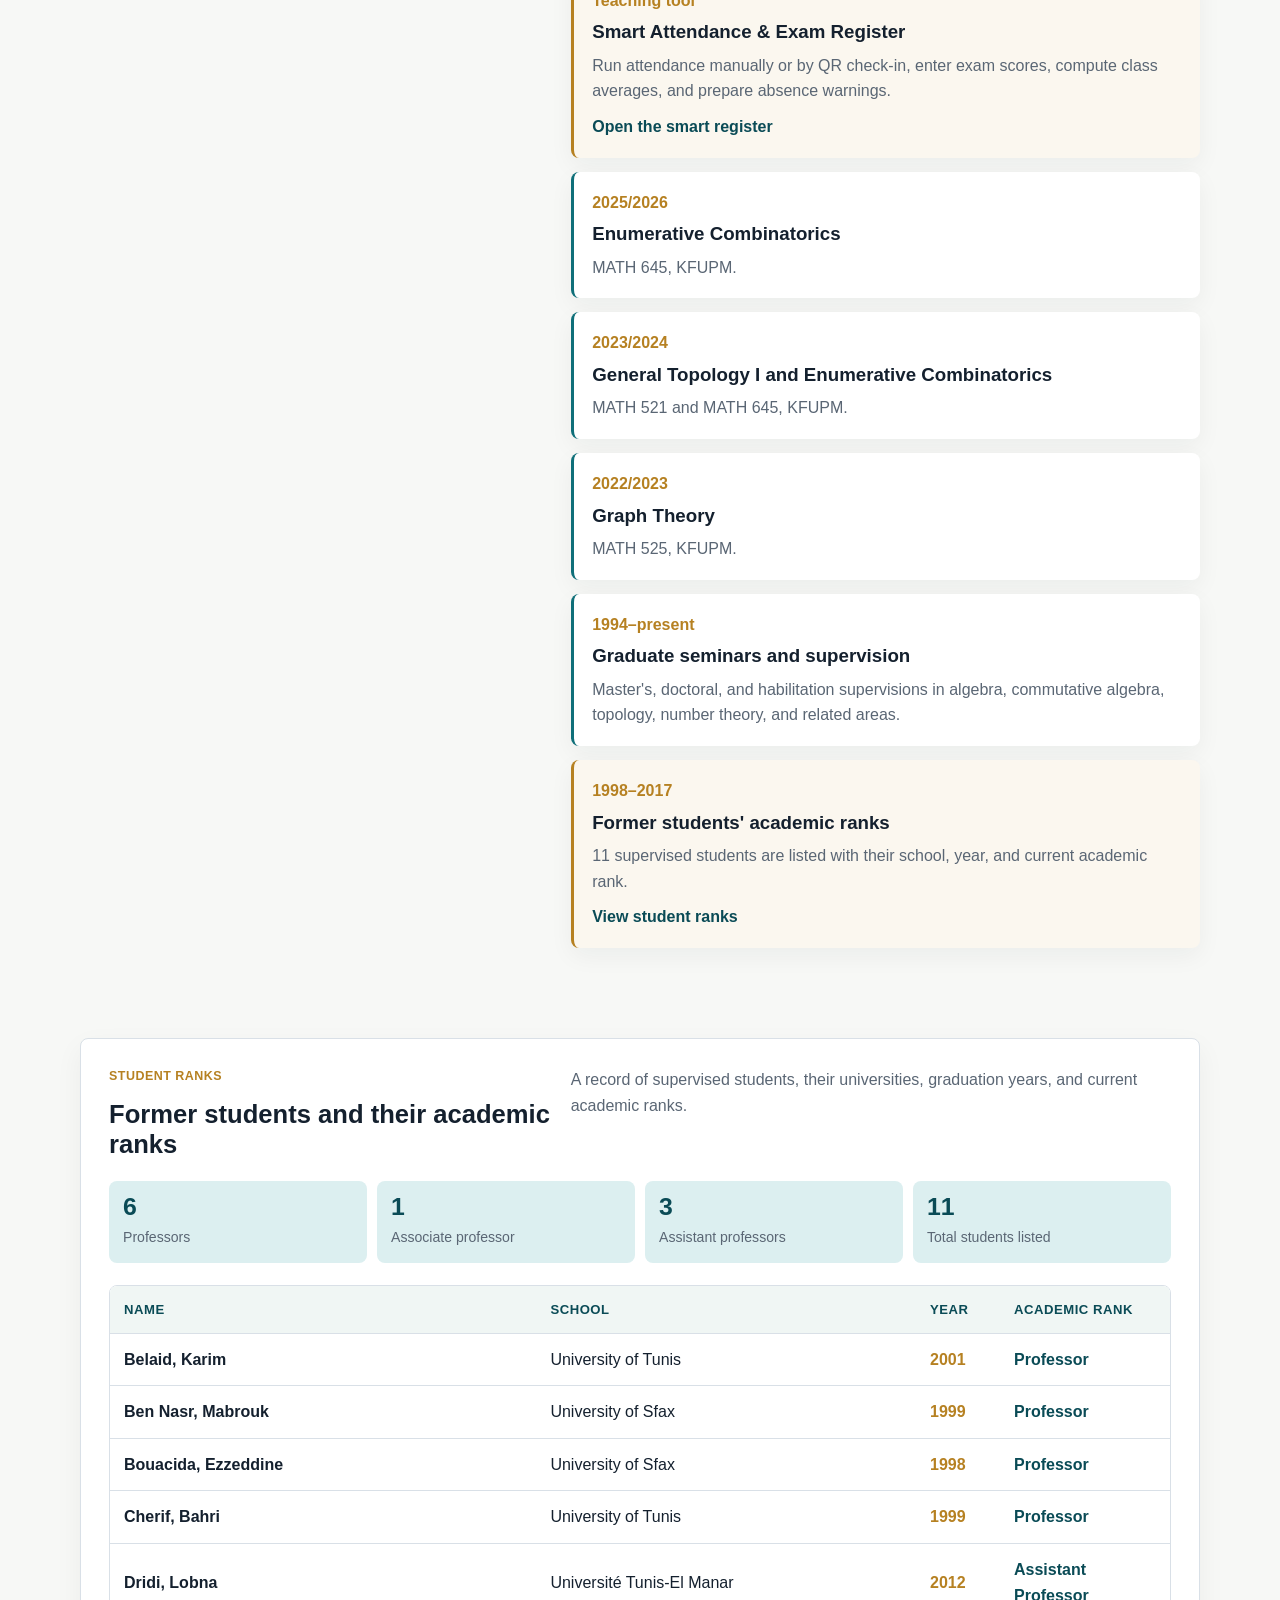
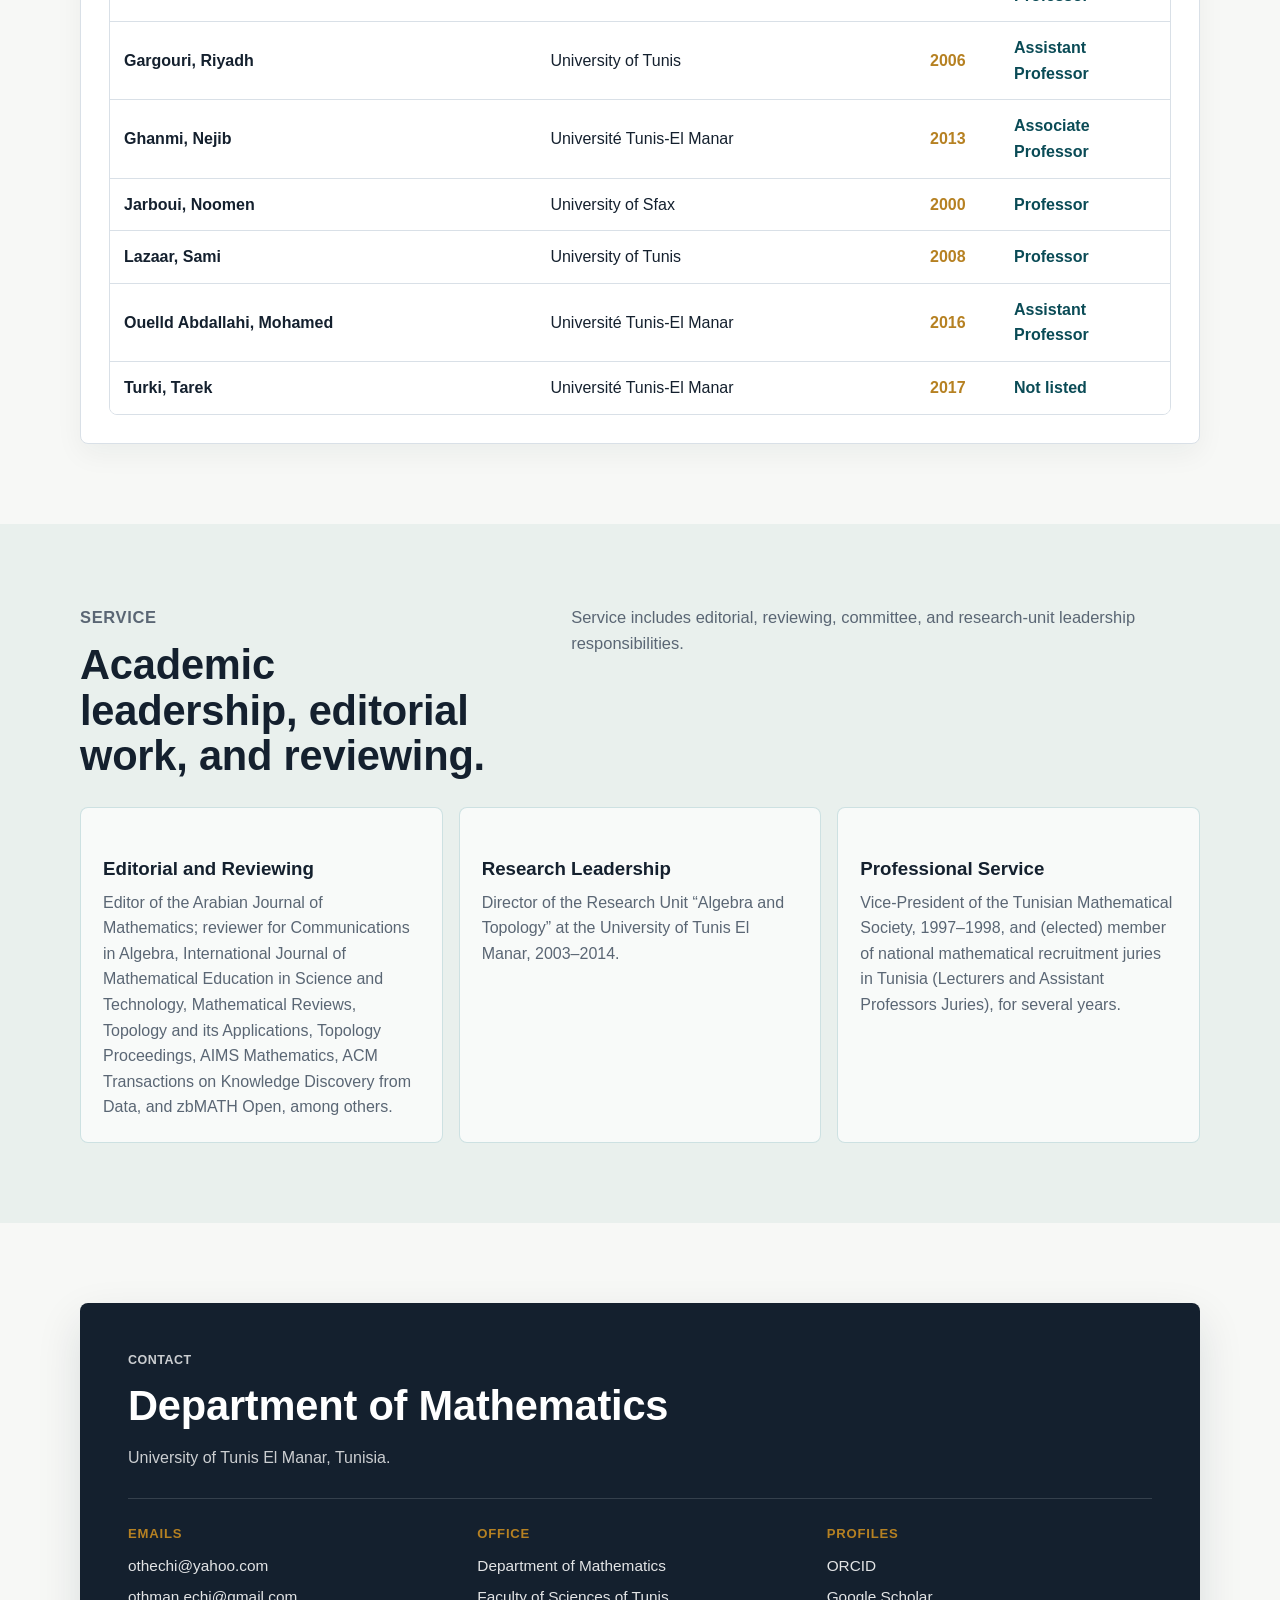
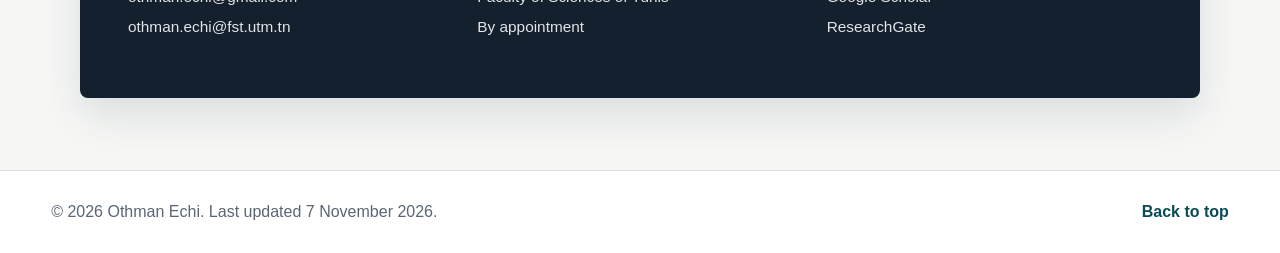
==== commit 79bd56a8: "Add university email to homepage contact details" ====
--- a/index.htm
+++ b/index.htm
@@ -923,10 +923,11 @@
 
         <div class="contact-grid">
           <div class="contact-block">
-            <h3>Email</h3>
+            <h3>Emails</h3>
             <ul class="contact-lines">
               <li><a href="mailto:othechi@yahoo.com">othechi@yahoo.com</a></li>
               <li><a href="mailto:othman.echi@gmail.com">othman.echi@gmail.com</a></li>
+              <li><a href="mailto:othman.echi@fst.utm.tn">othman.echi@fst.utm.tn</a></li>
             </ul>
           </div>
           <div class="contact-block">
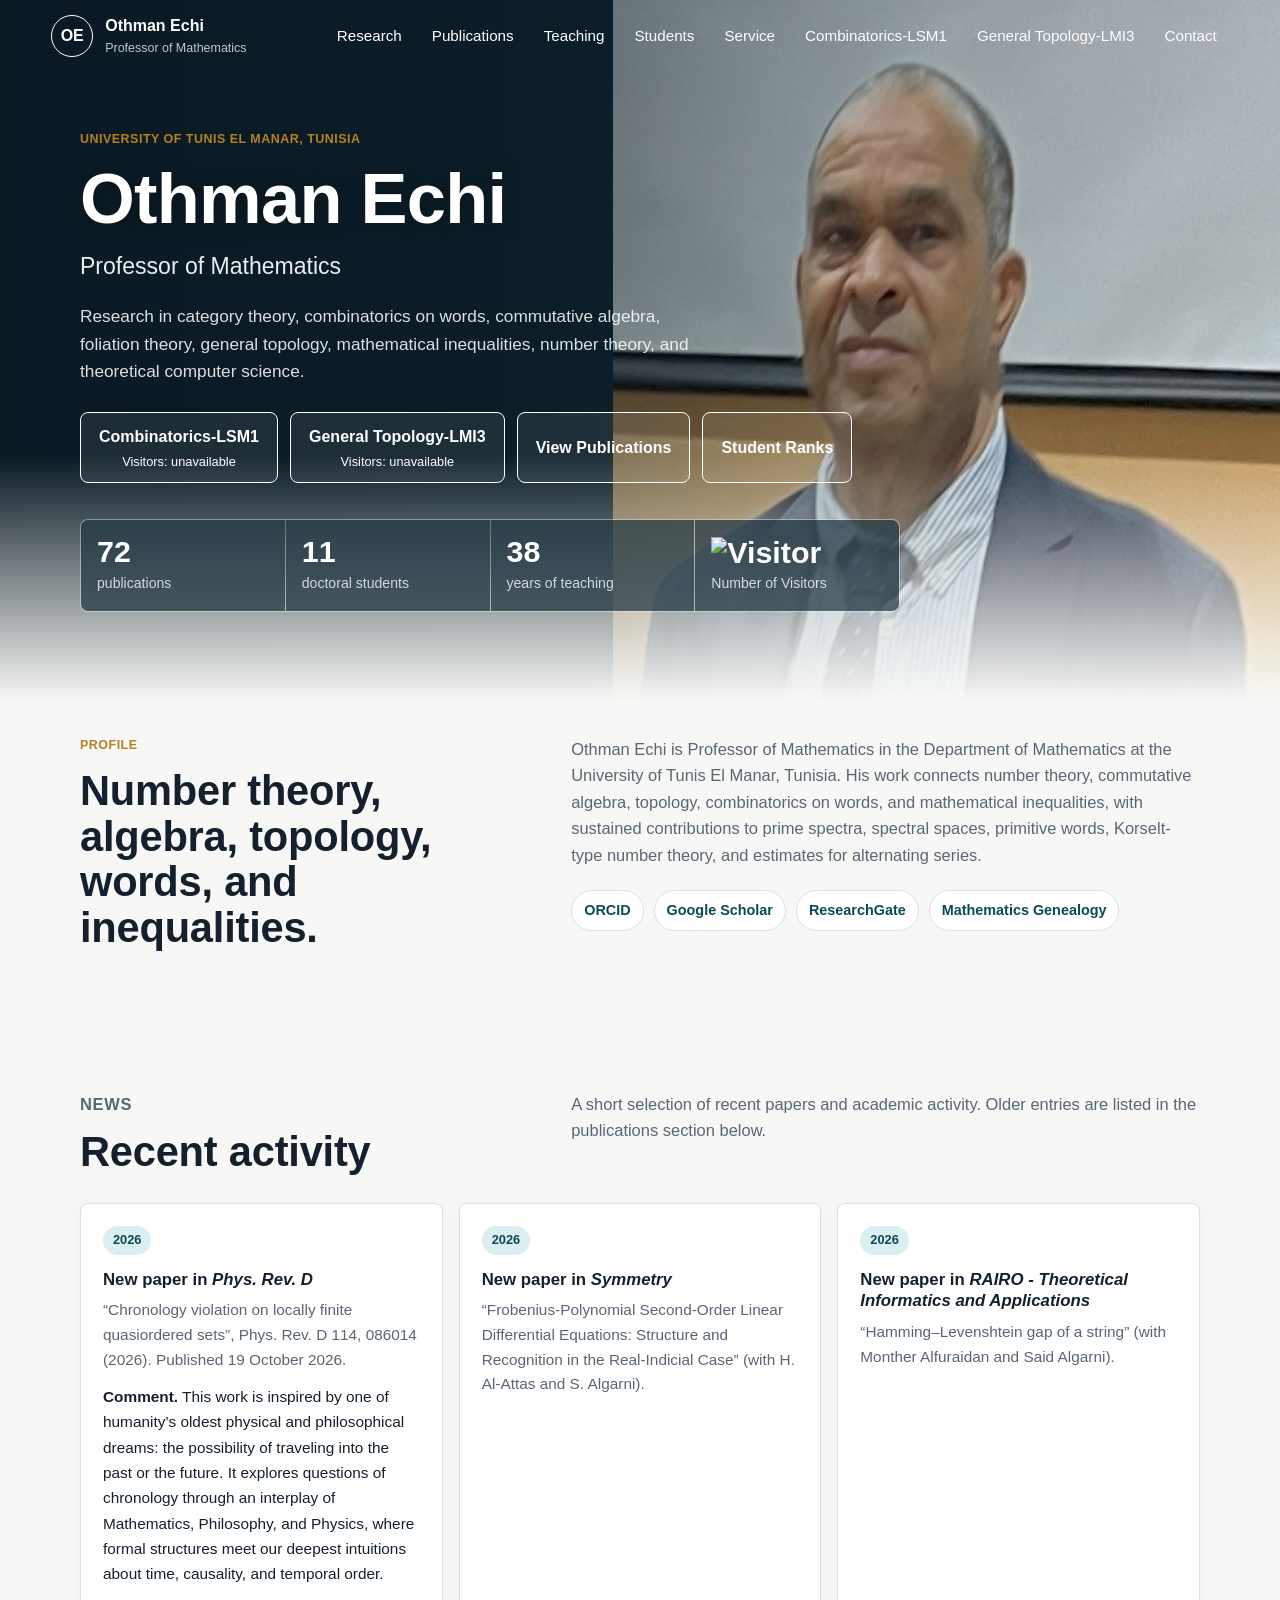
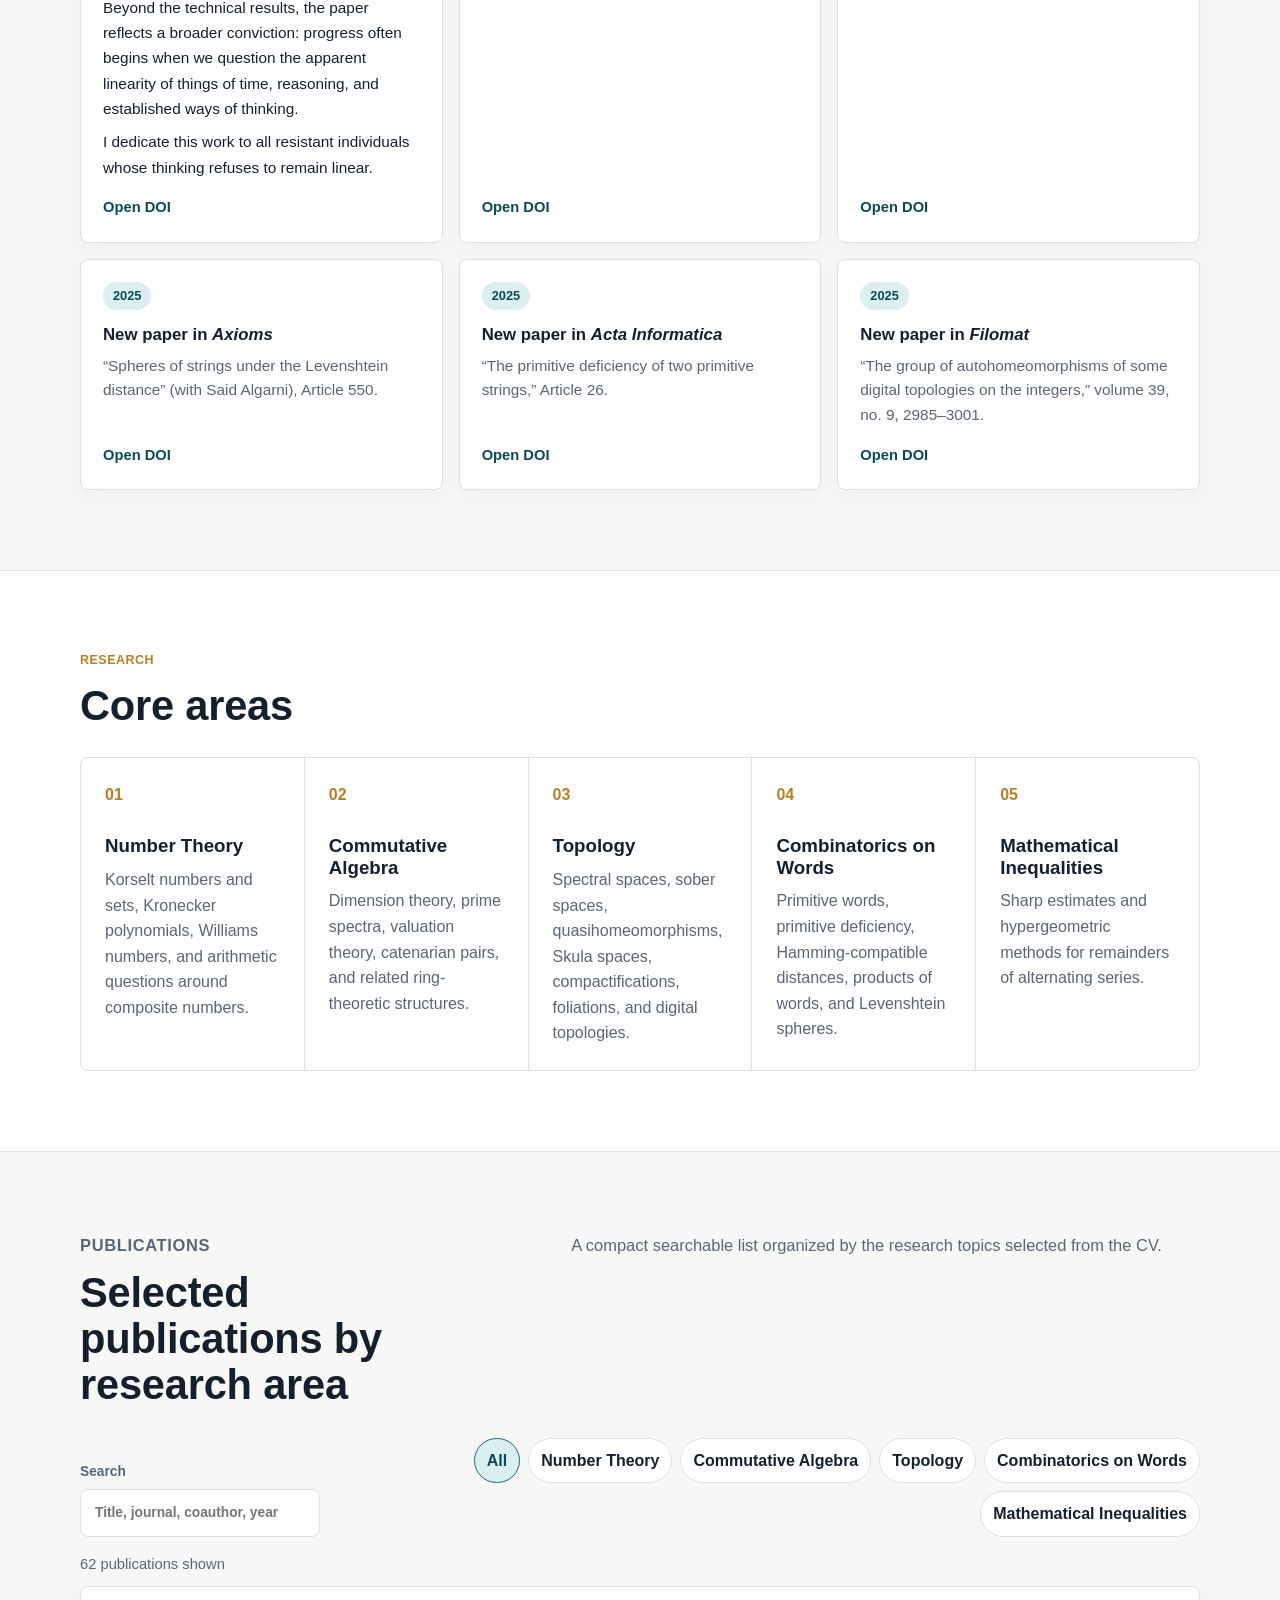
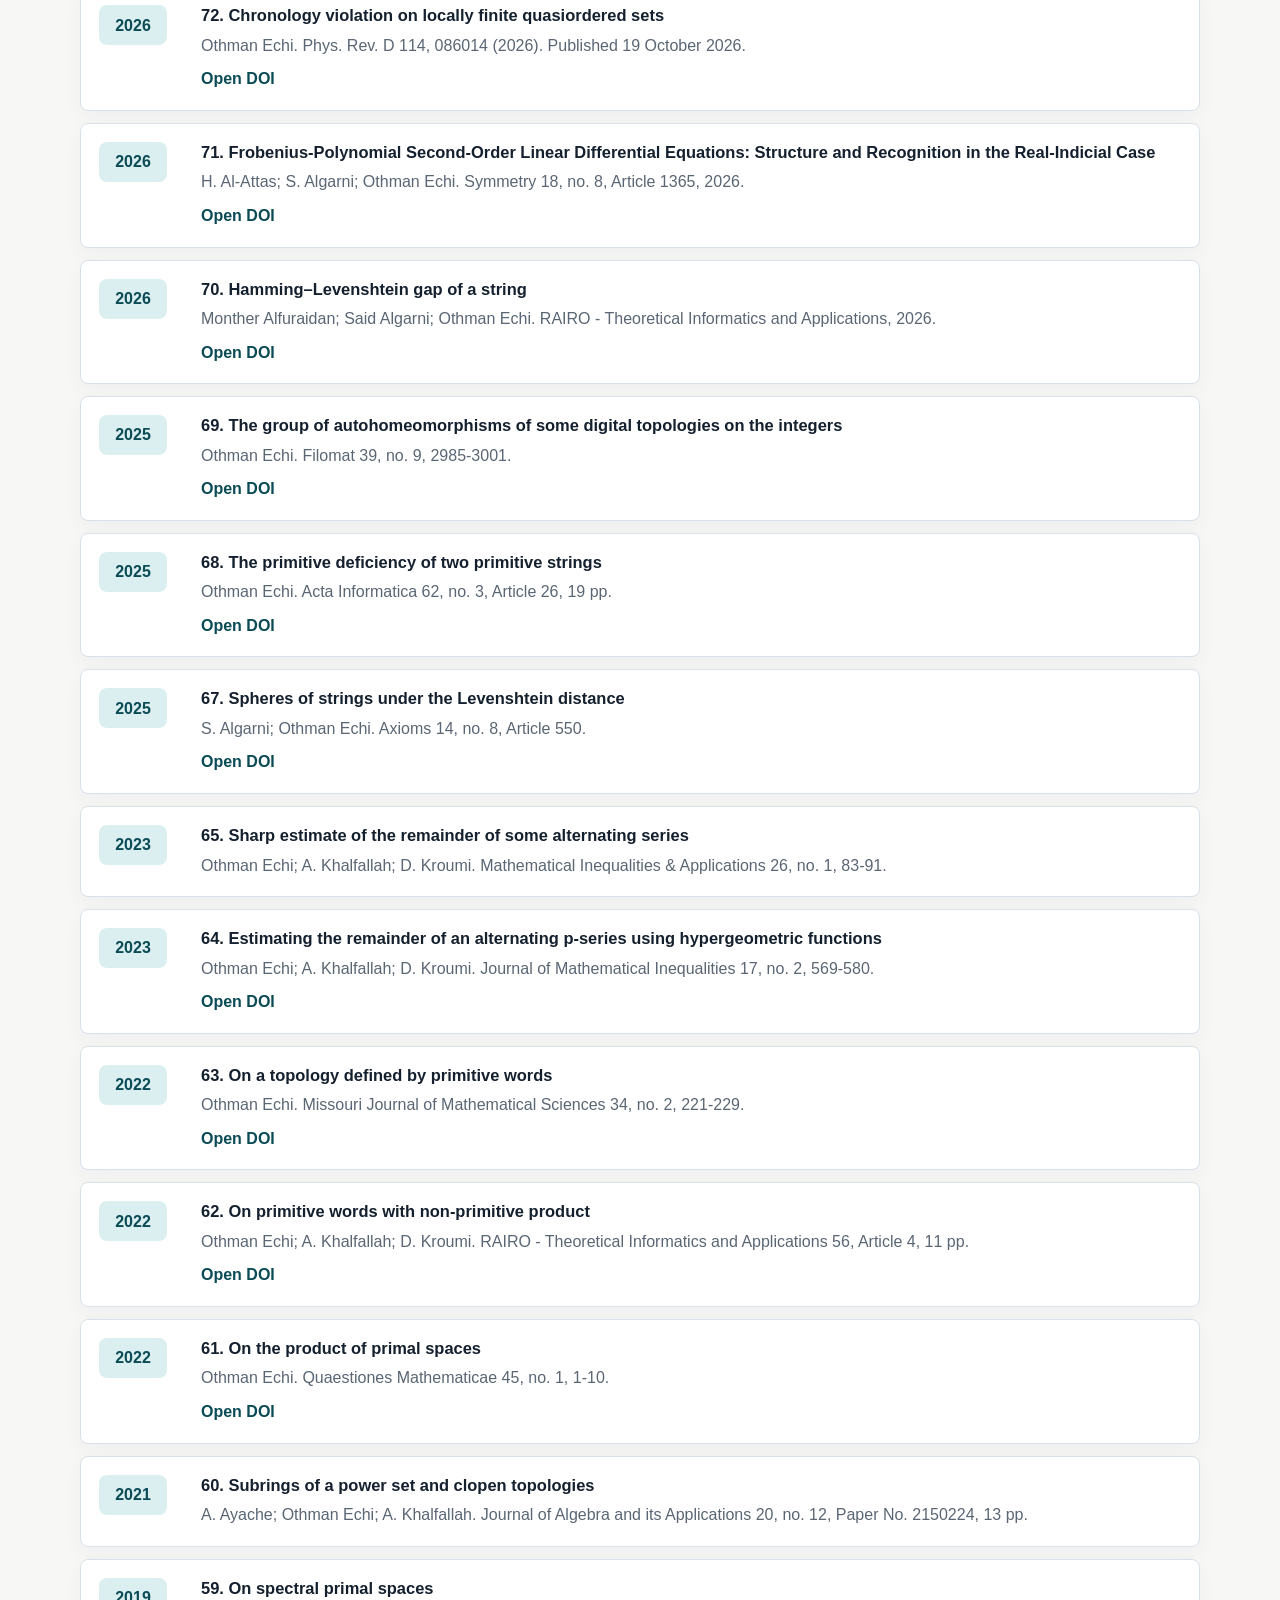
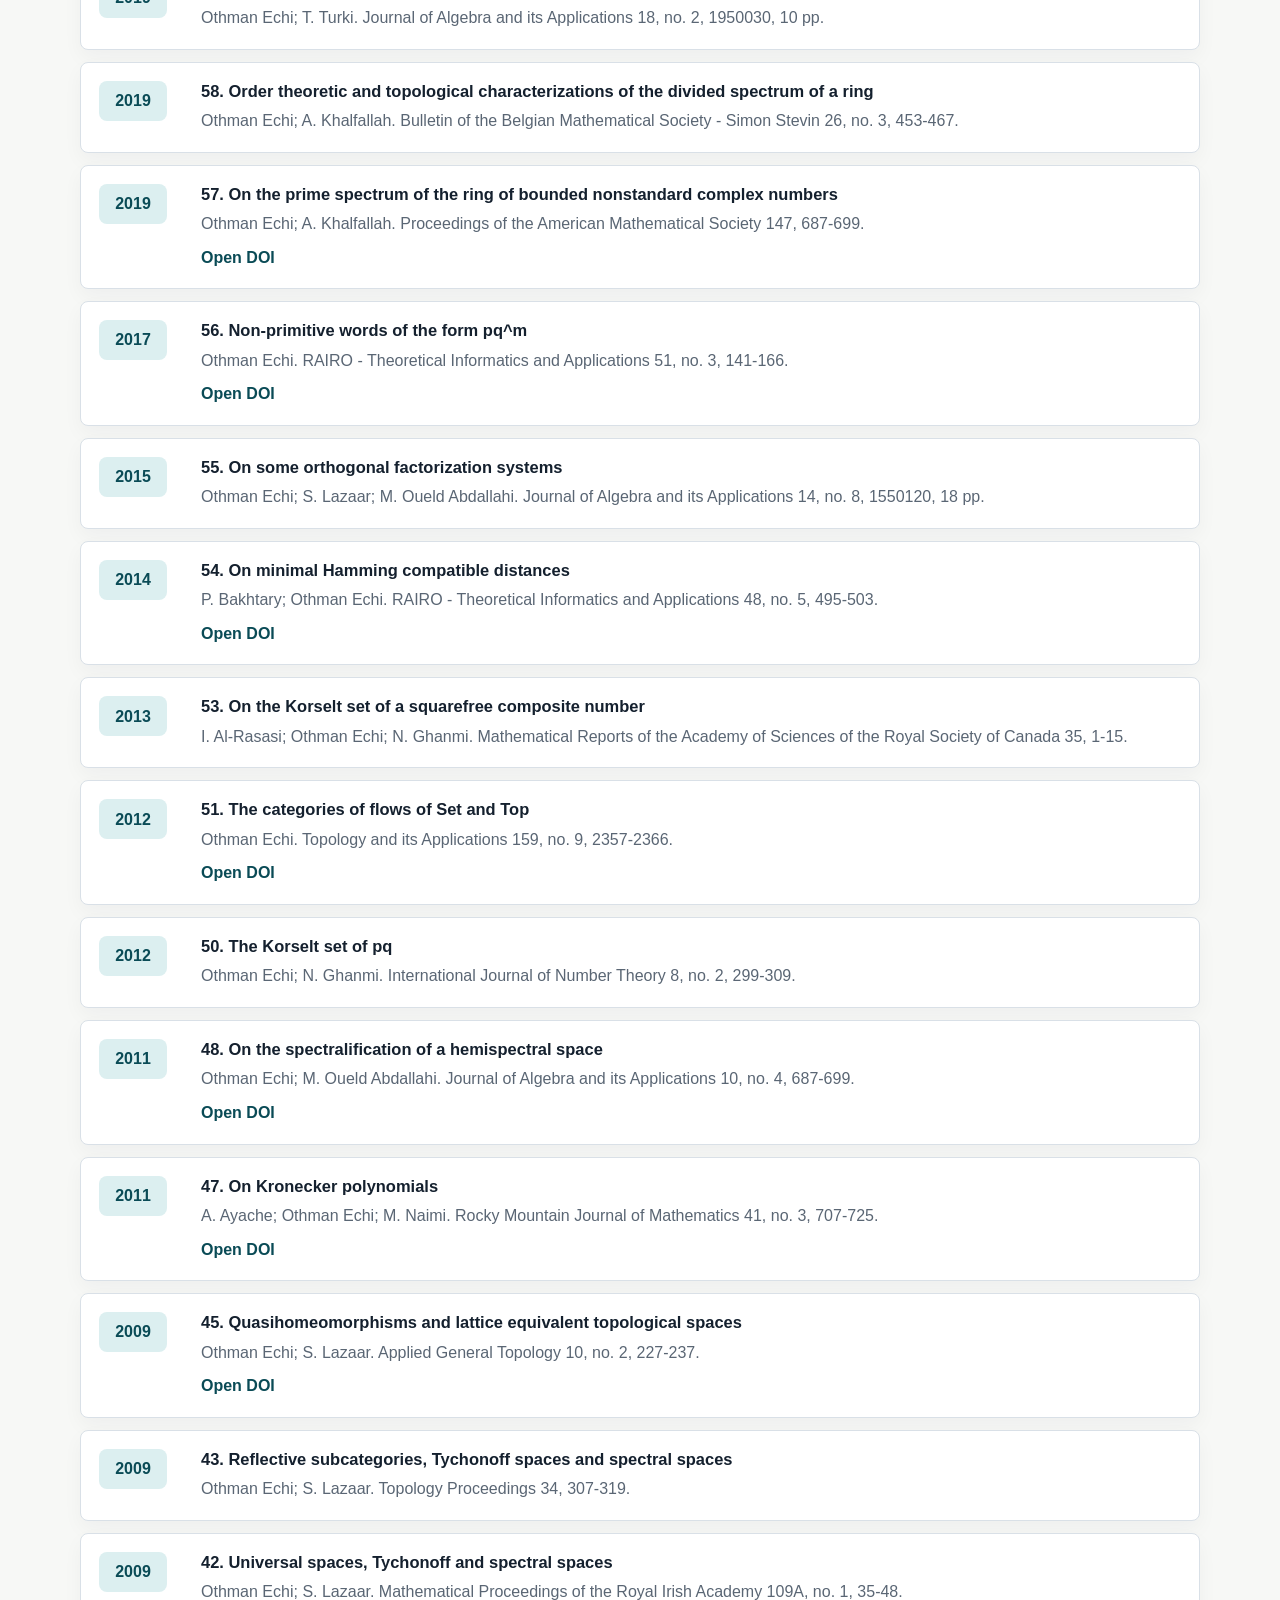
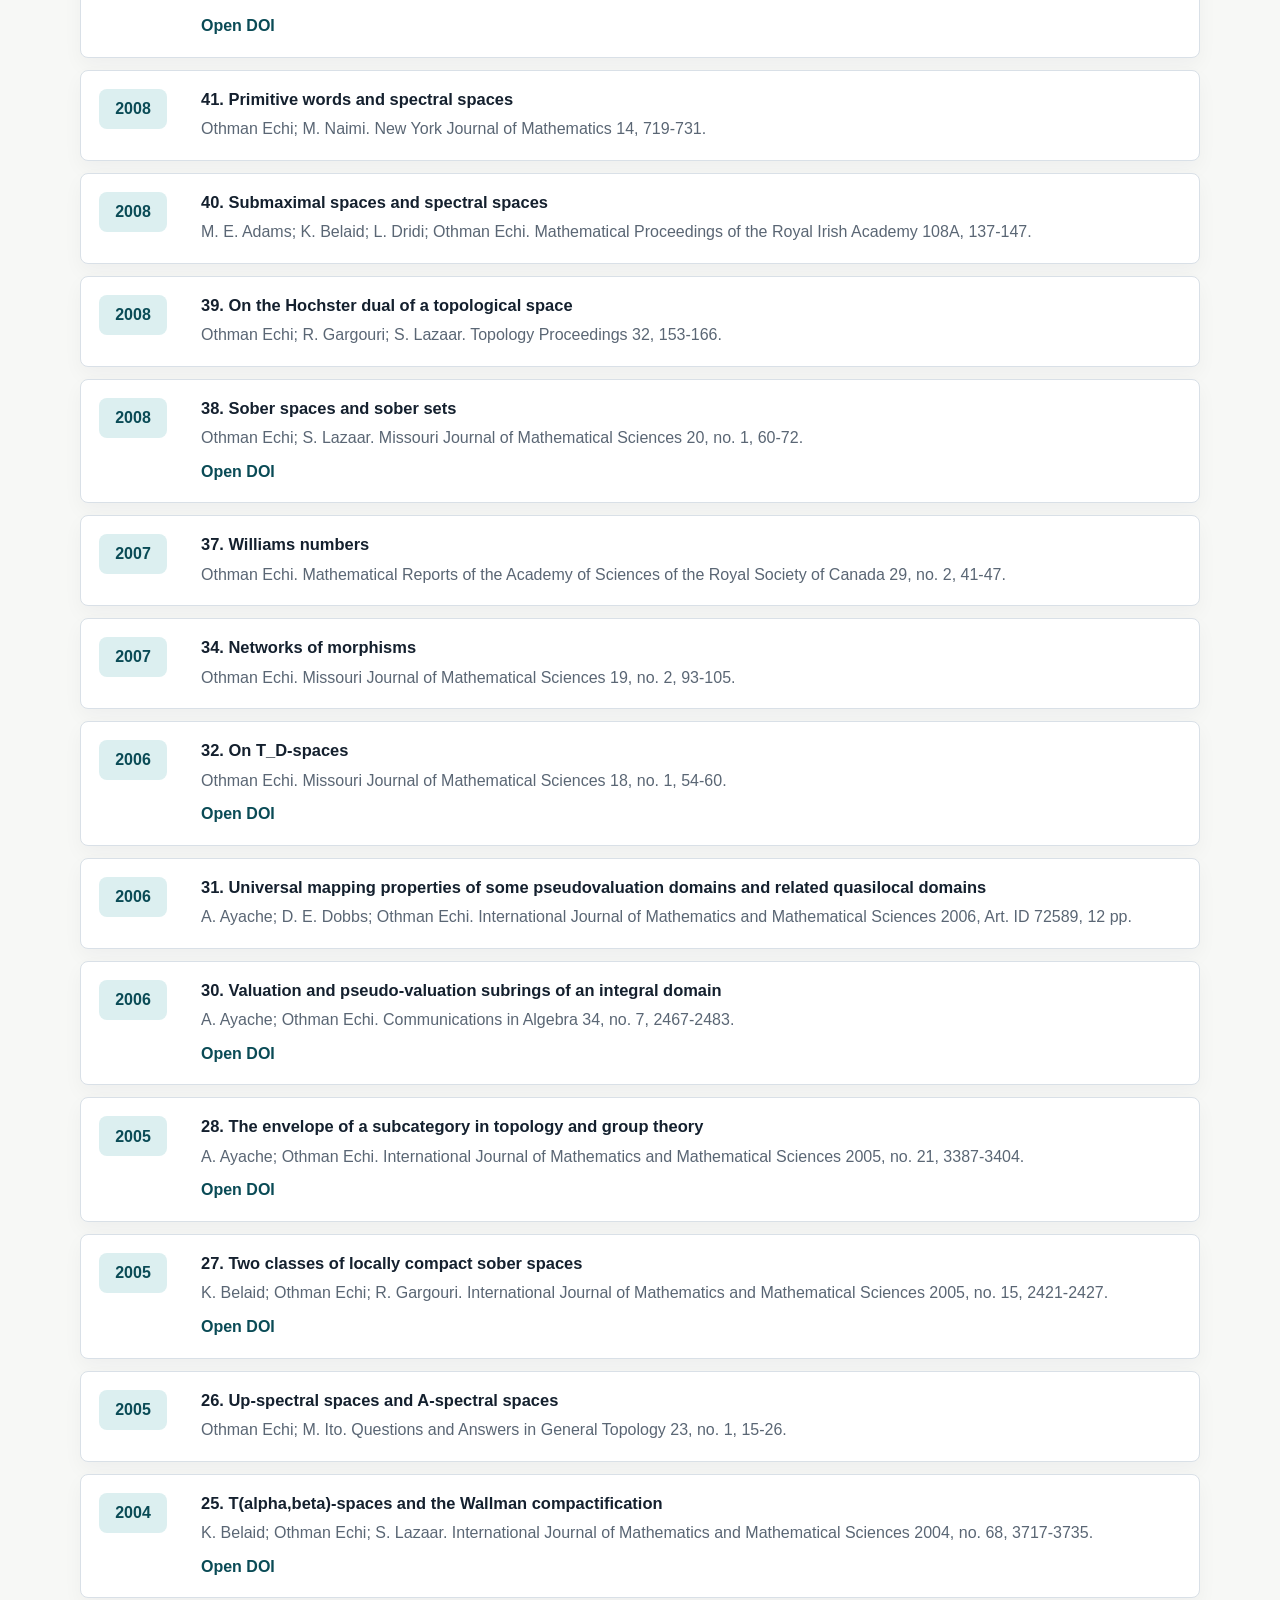
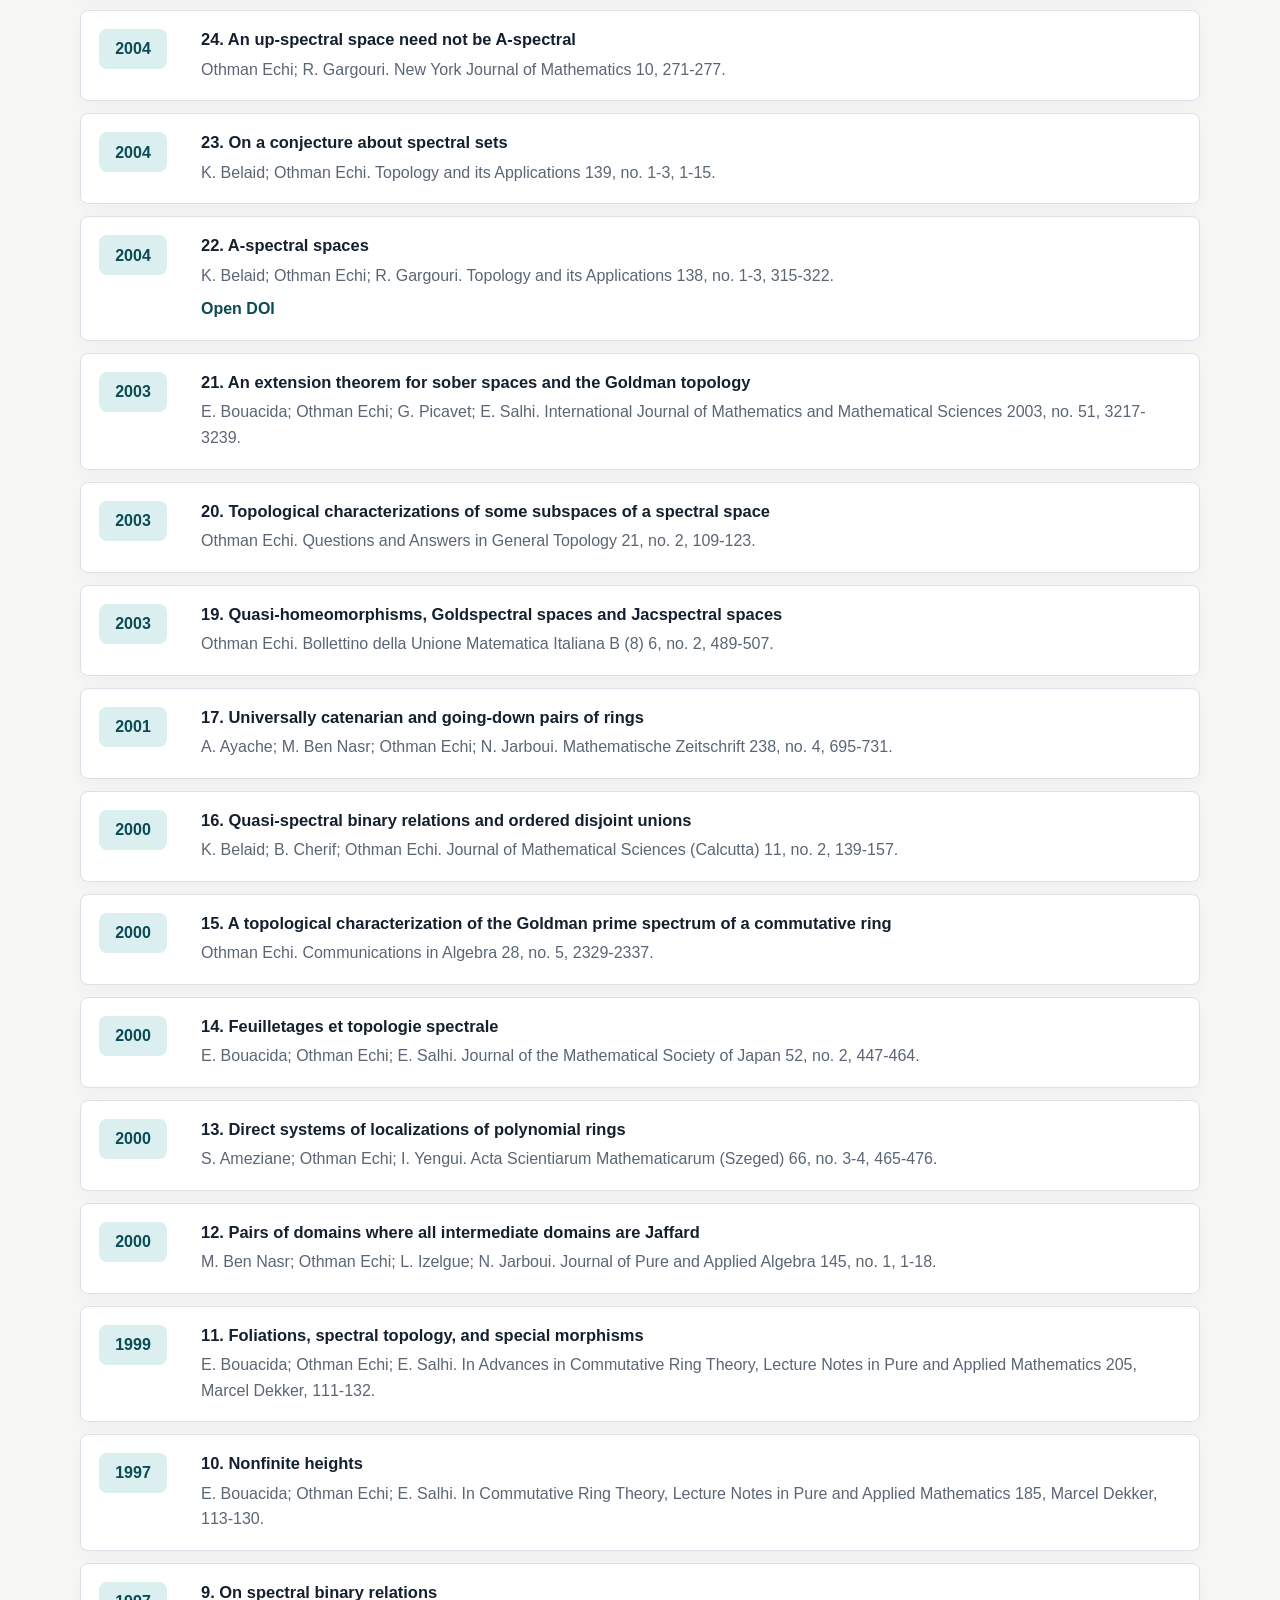
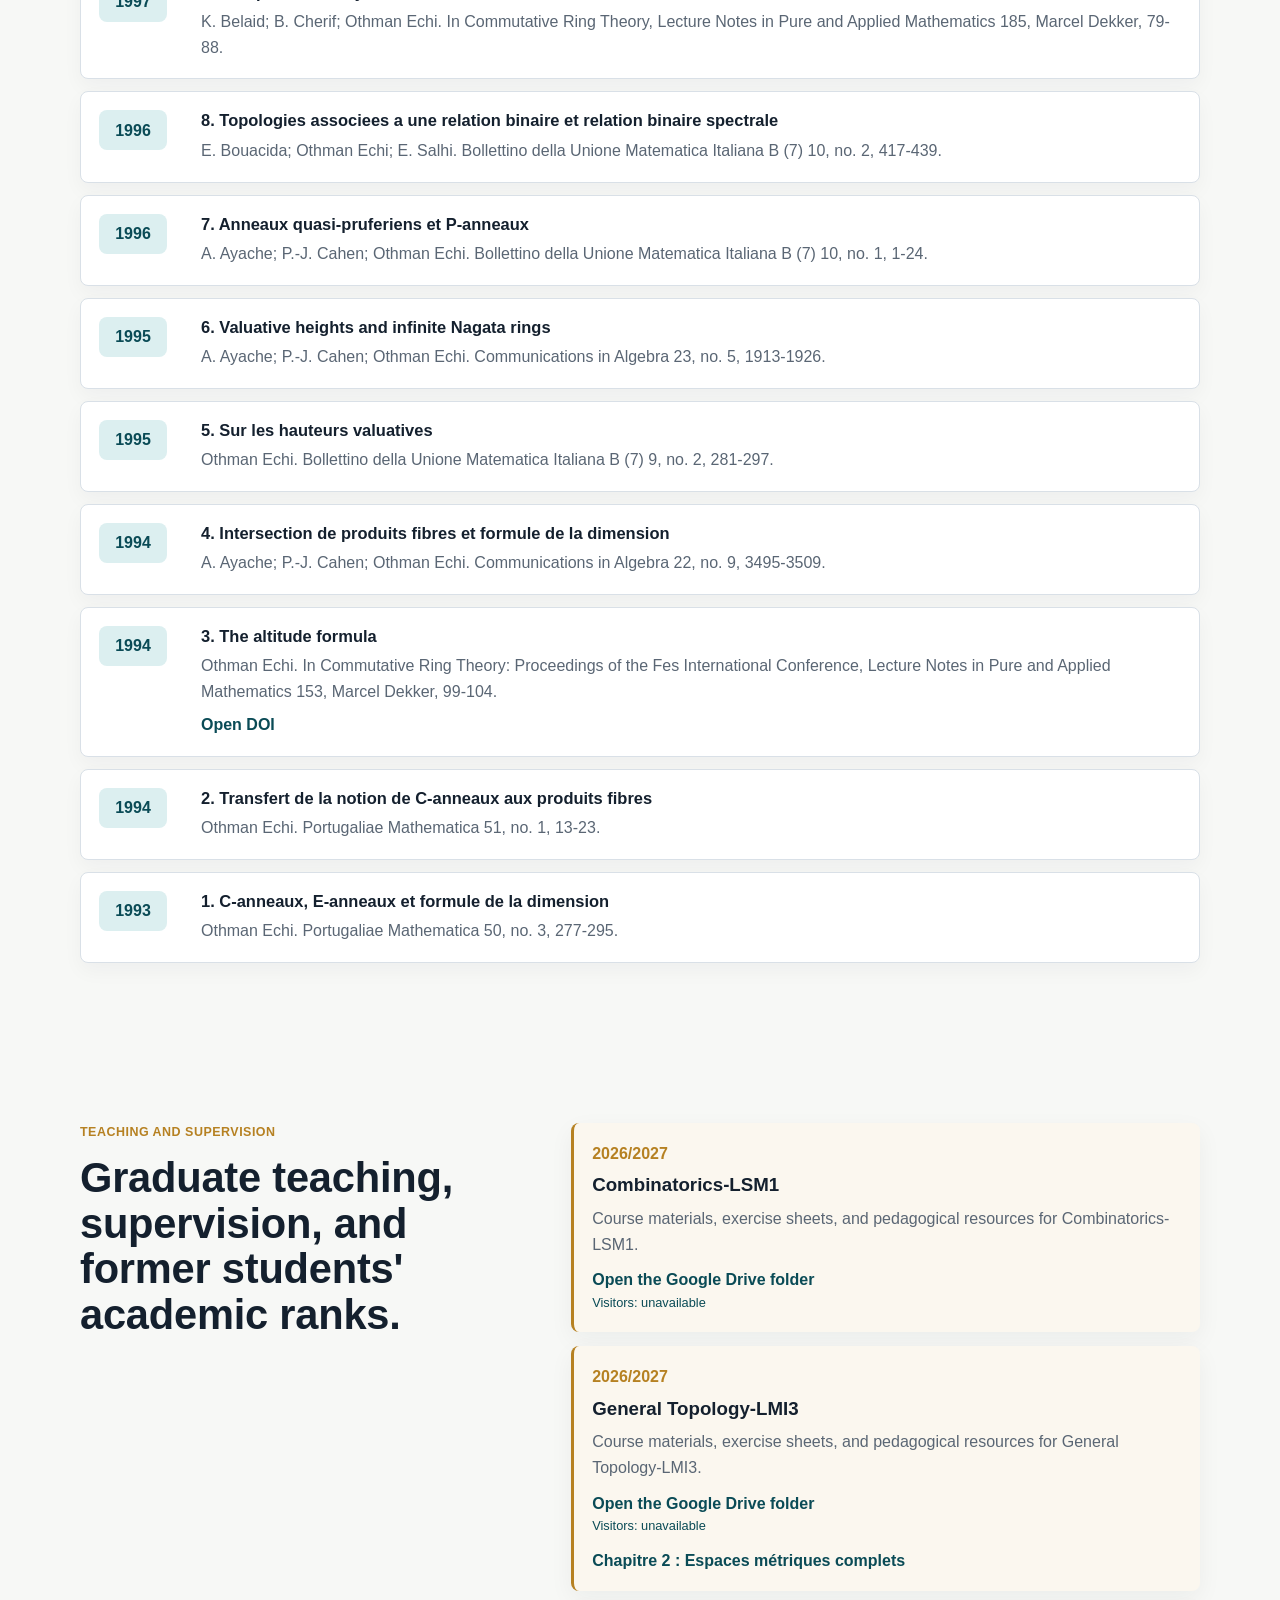
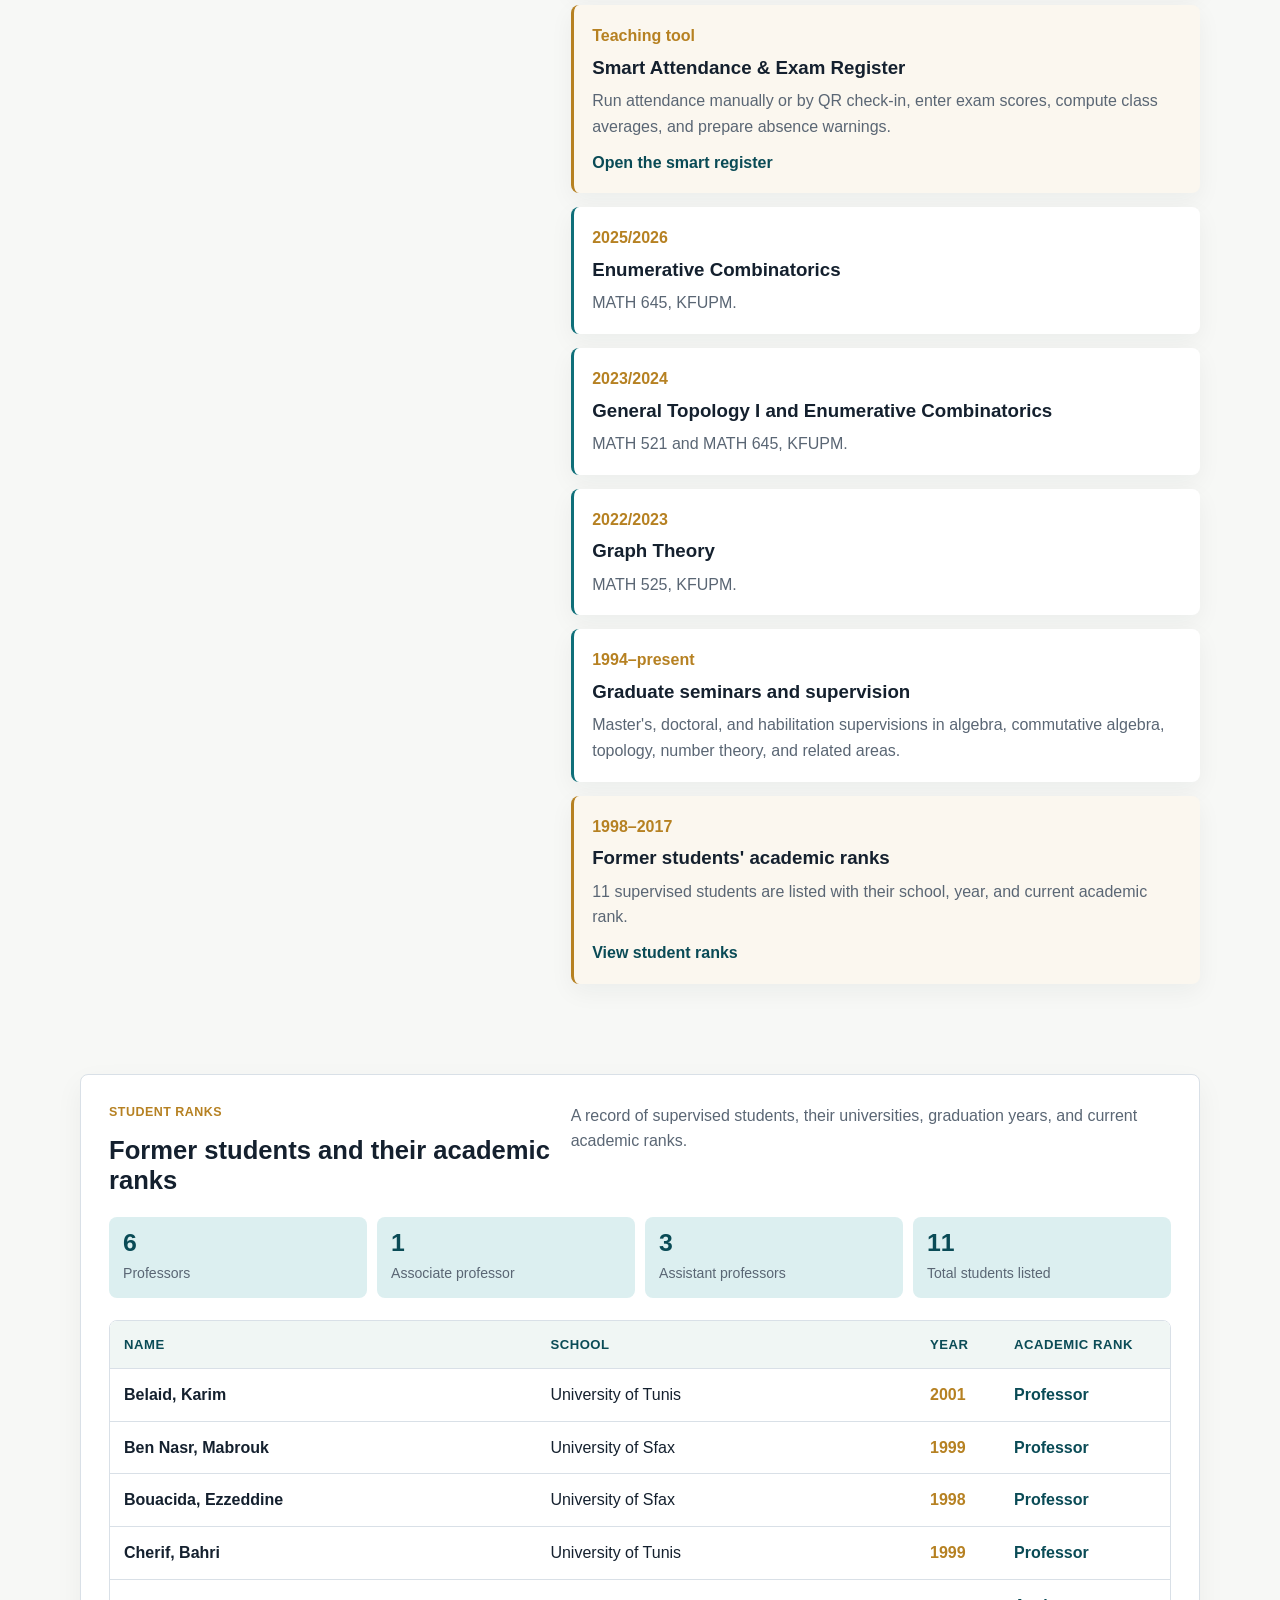
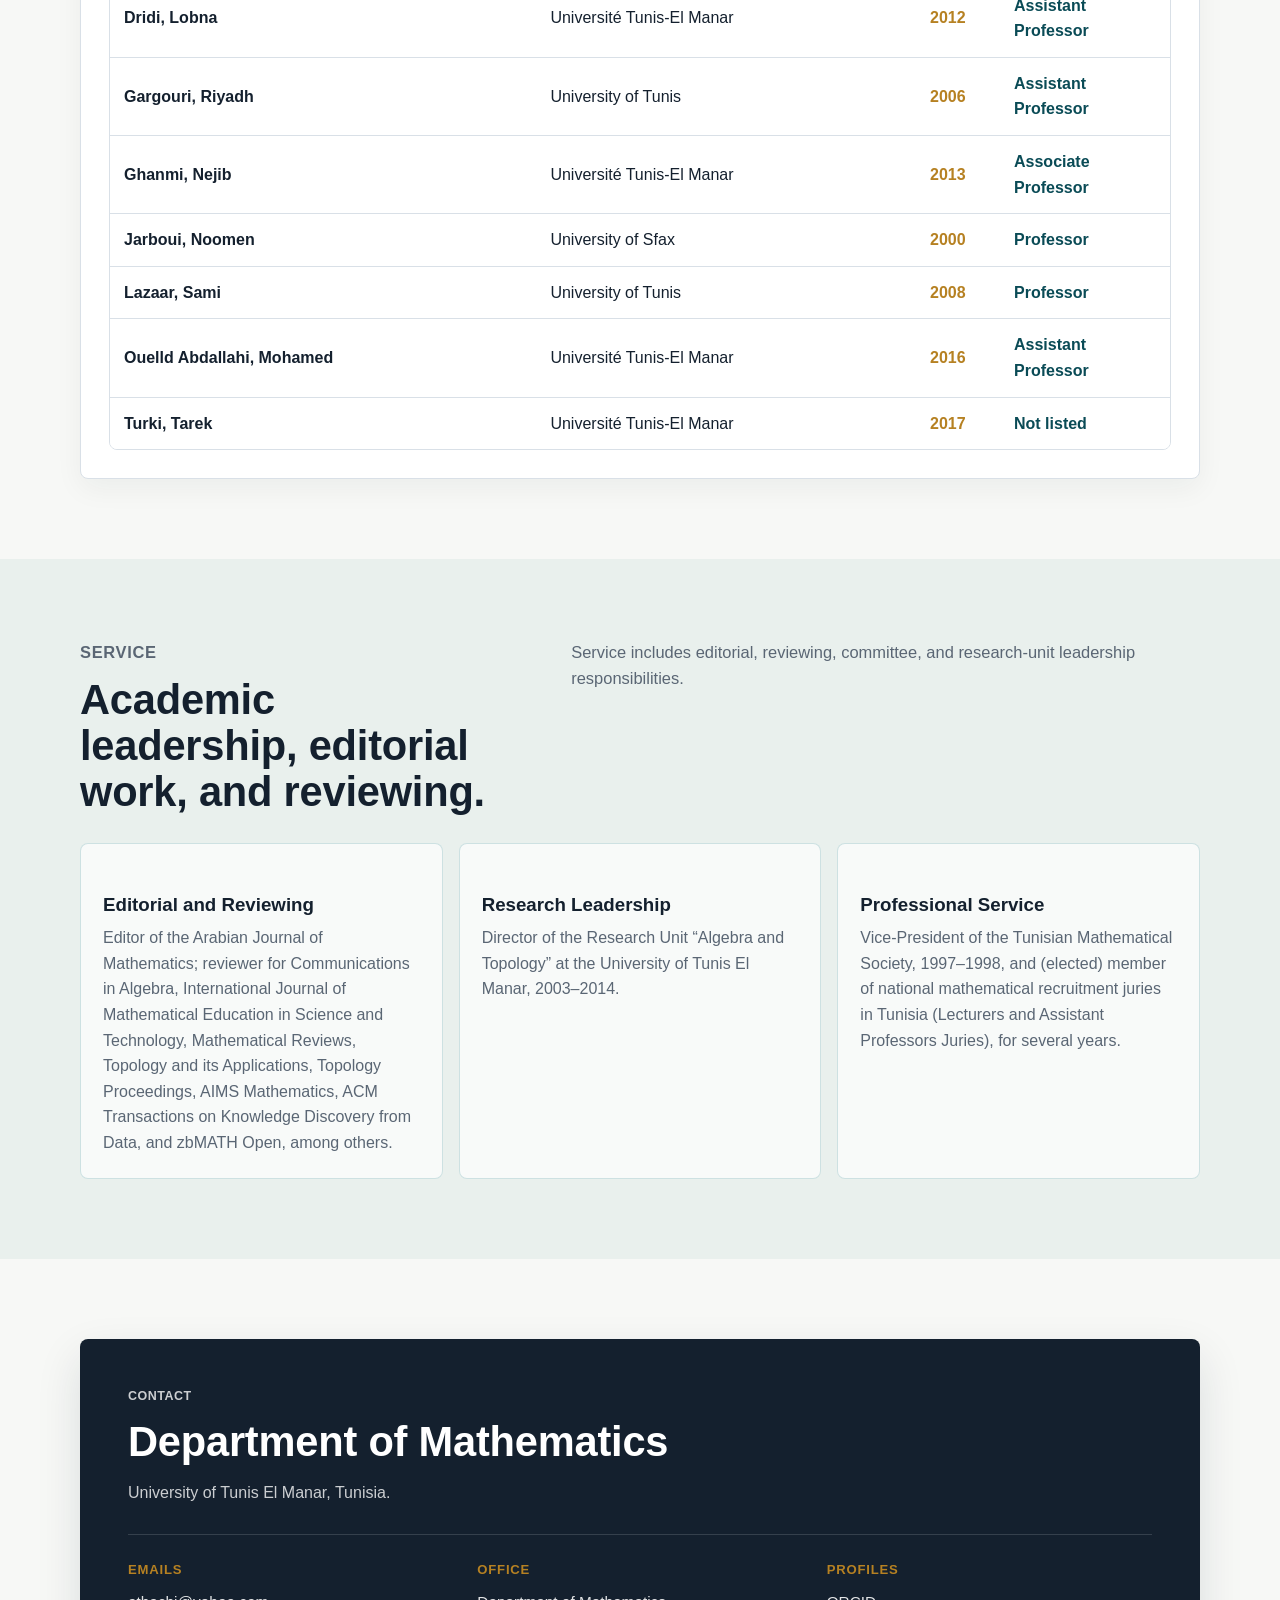
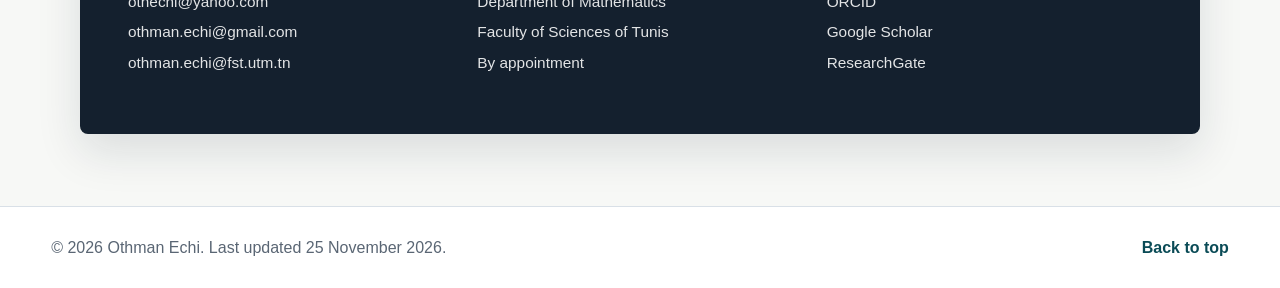
==== commit c028b39d: "Publish complete metric spaces chapter and link from teaching" ====
--- a/index.htm
+++ b/index.htm
@@ -755,6 +755,7 @@
           <h3>General Topology-LMI3</h3>
           <p>Course materials, exercise sheets, and pedagogical resources for General Topology-LMI3.</p>
           <a href="https://drive.google.com/drive/folders/14zMOgdNLsMqSFA5qNI2-kKv99u6Kudml?usp=sharing" rel="noopener">Open the Google Drive folder</a>
+          <p><a href="Chap2_Esp_Metrique_Complets_LMI3.html">Chapitre 2 : Espaces m&eacute;triques complets</a></p>
         </article>
         <article class="timeline-highlight">
           <time>Teaching tool</time>
@@ -952,7 +953,7 @@
   </main>
 
   <footer class="site-footer">
-    <p>&copy; 2026 Othman Echi. Last updated 7 November 2026.</p>
+    <p>&copy; 2026 Othman Echi. Last updated 25 November 2026.</p>
     <a href="#top">Back to top</a>
   </footer>
 </body>
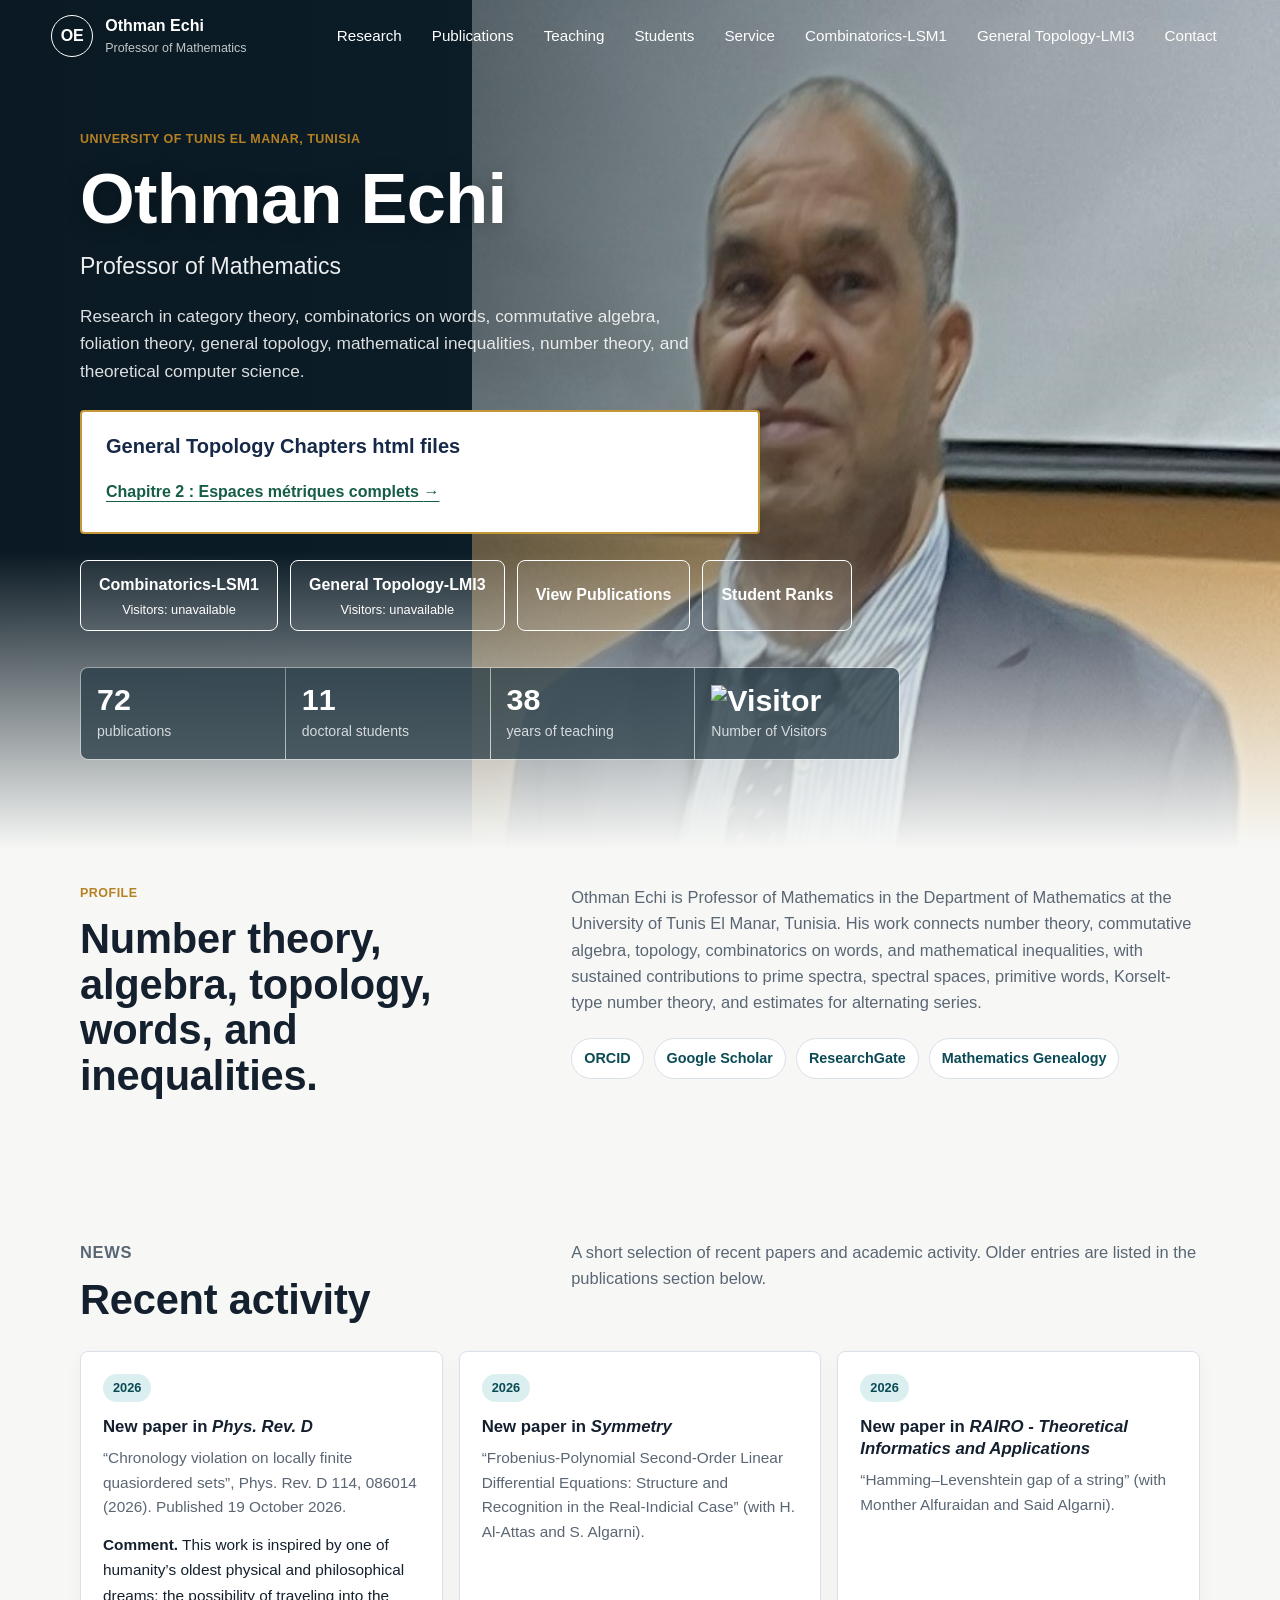
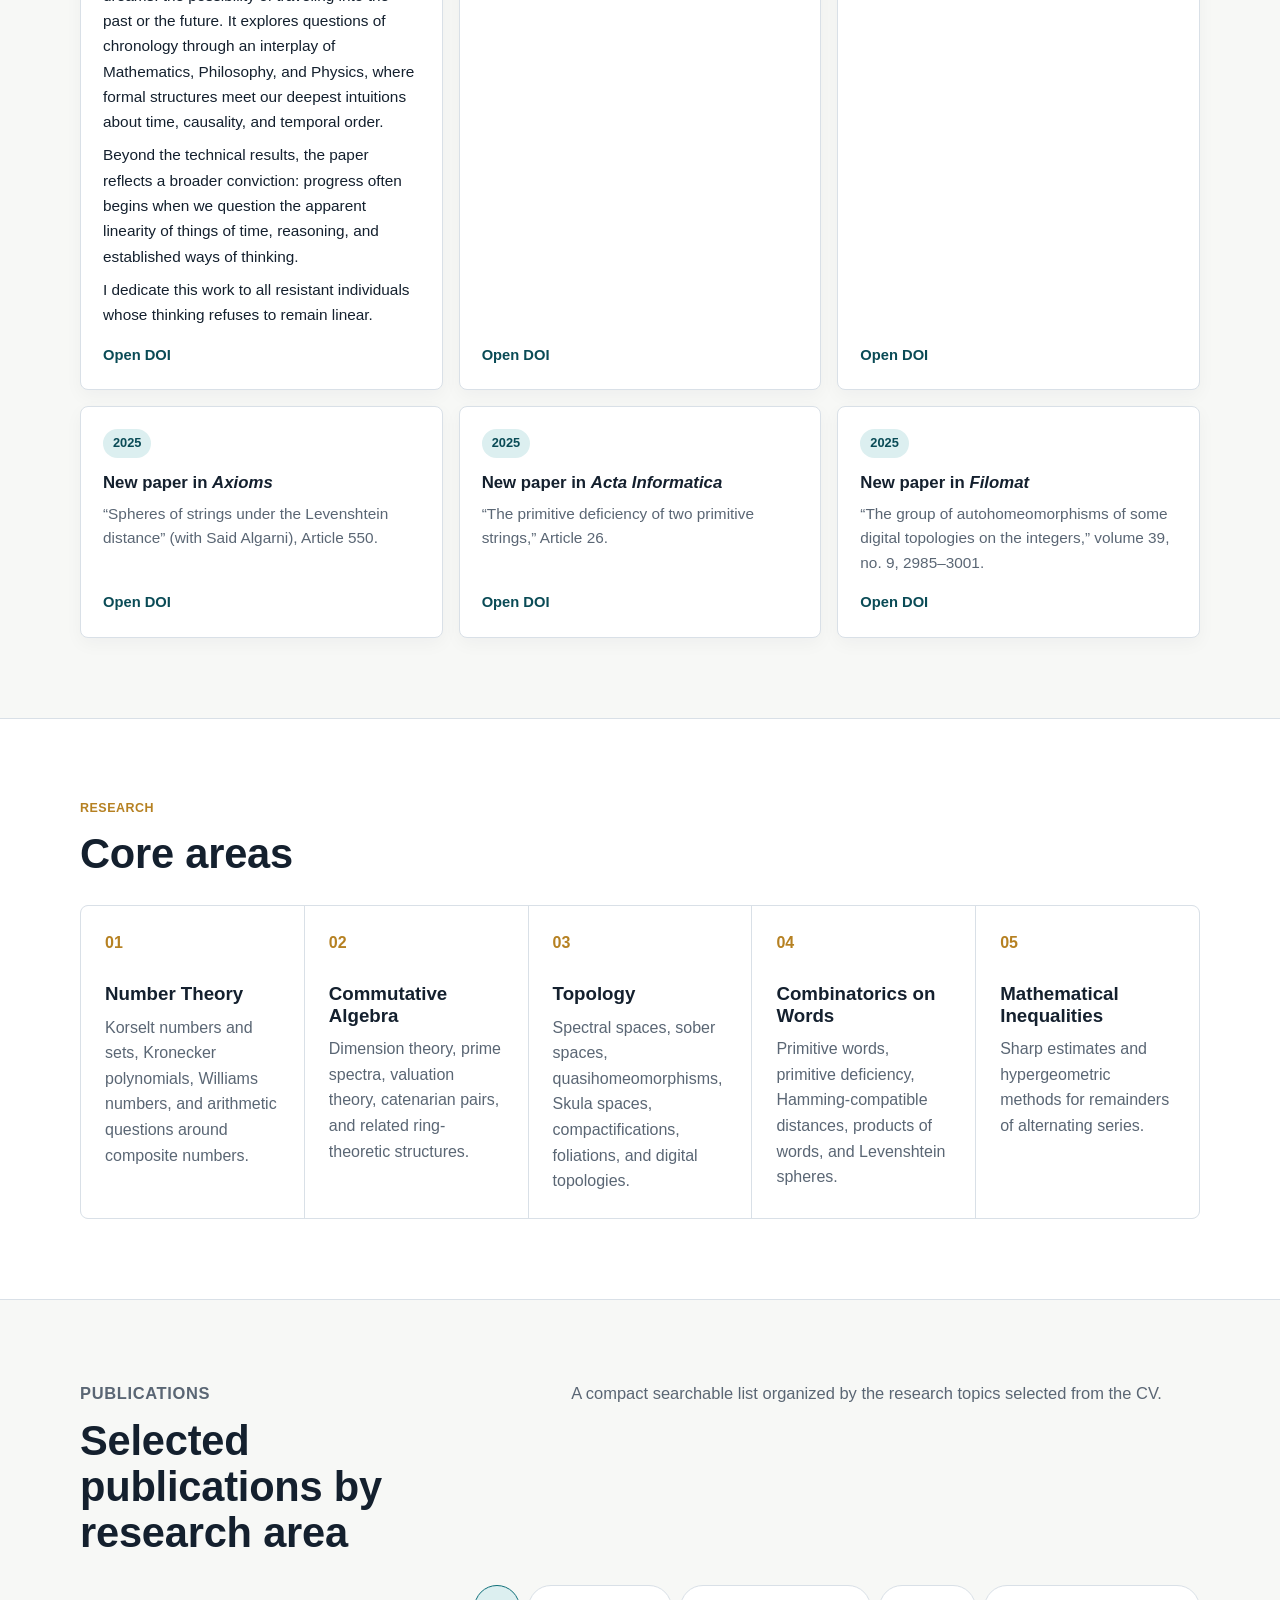
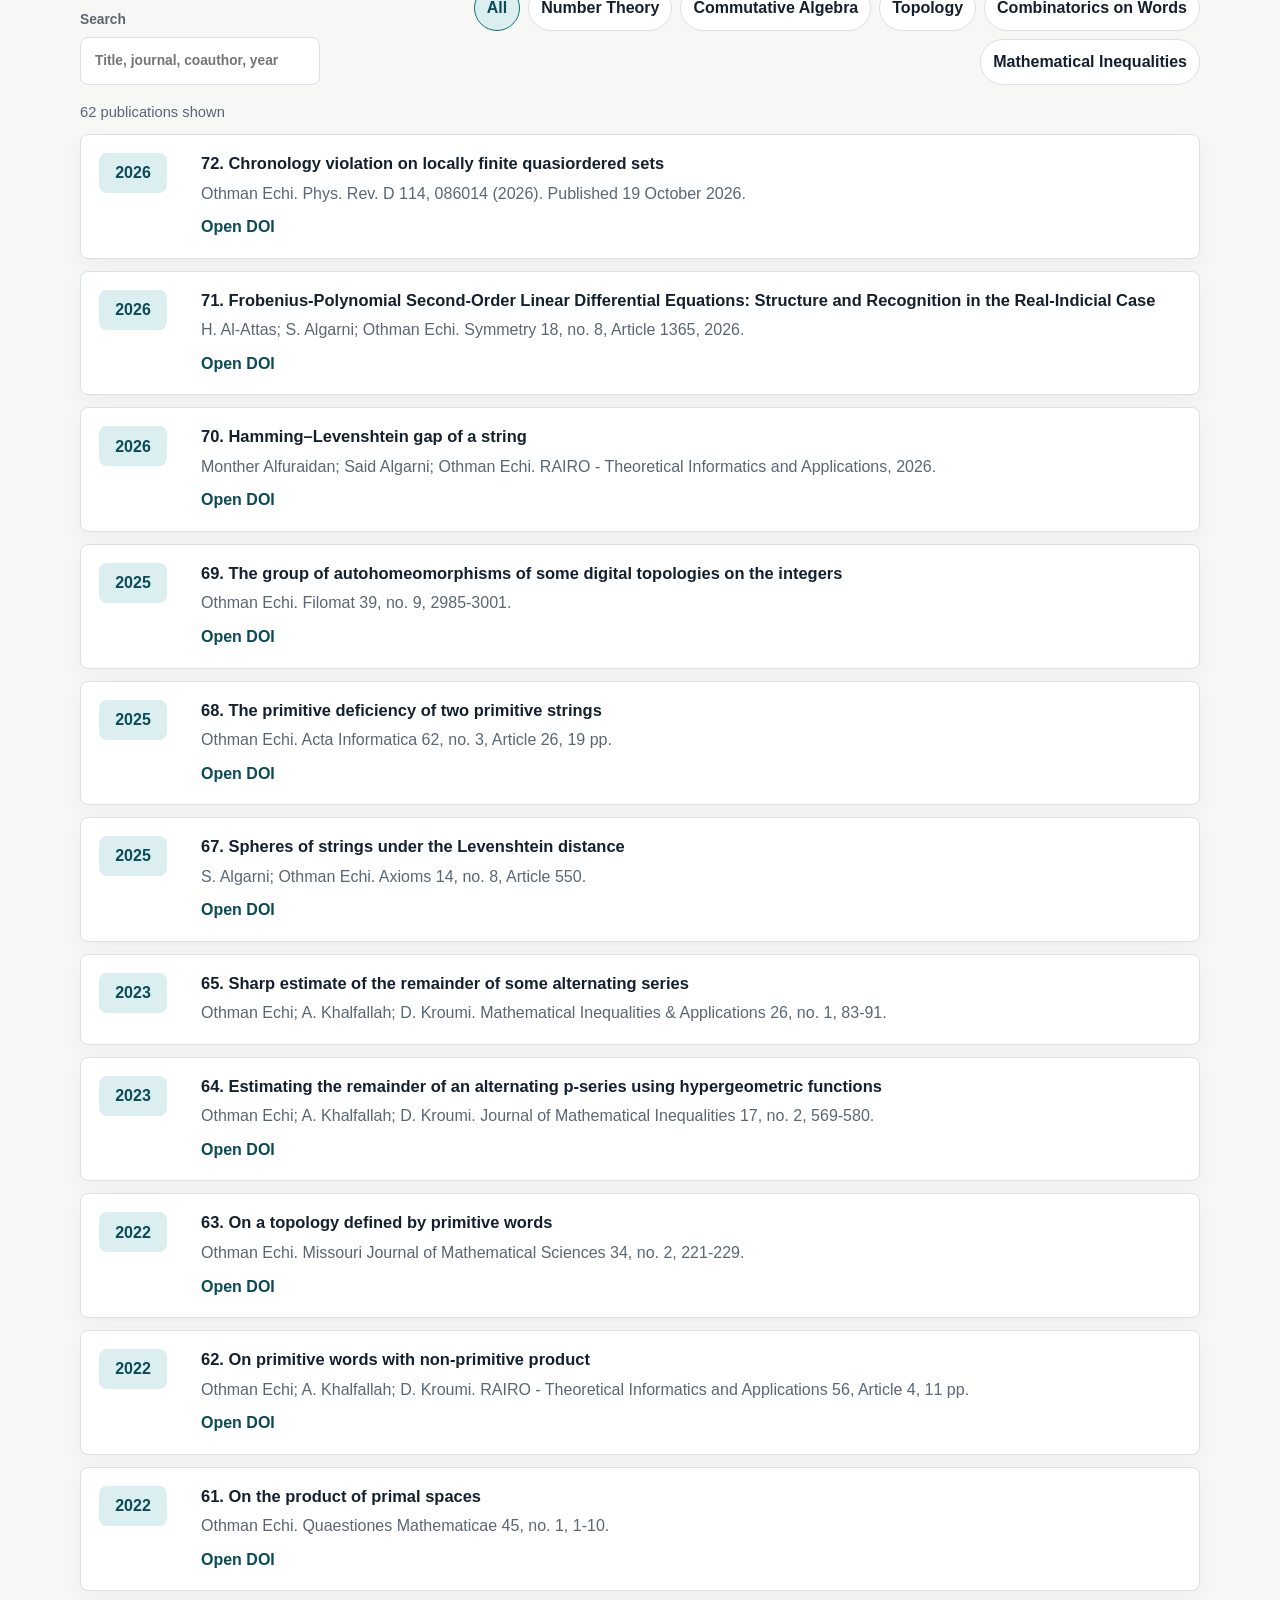
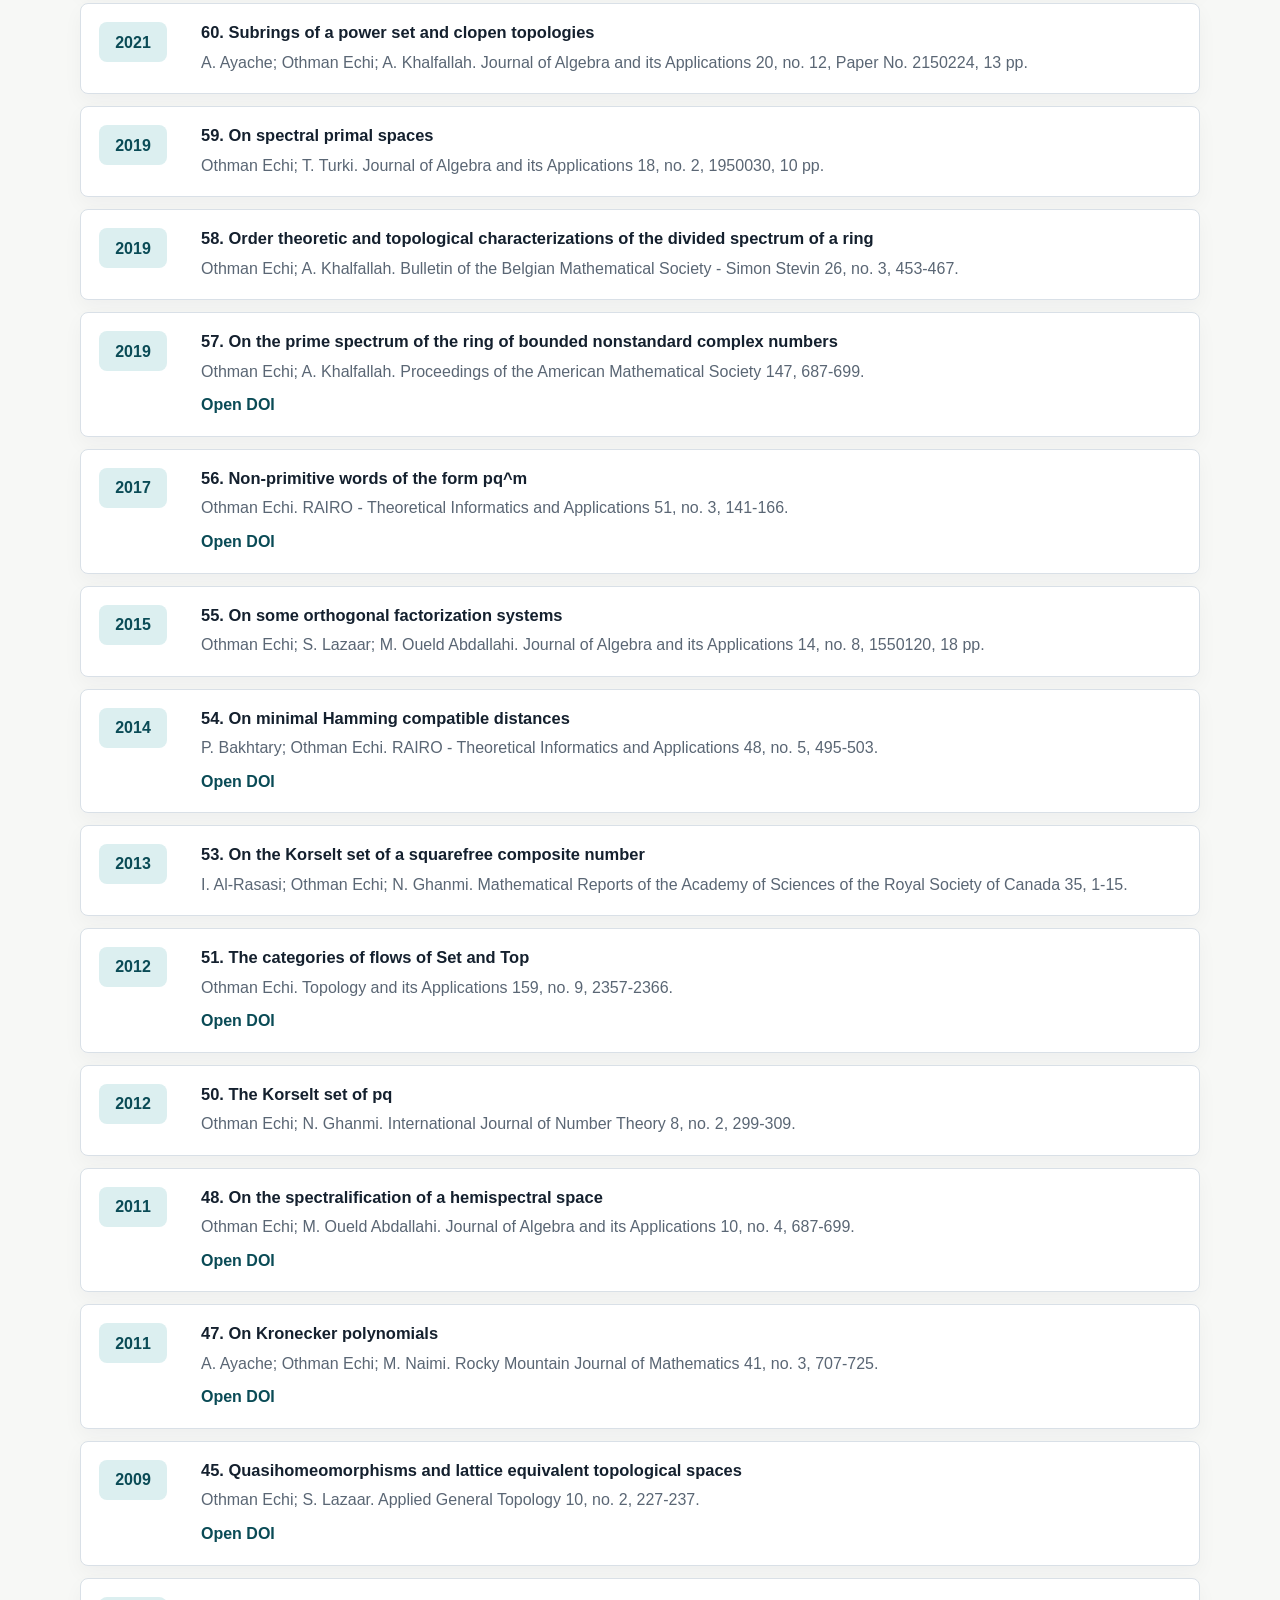
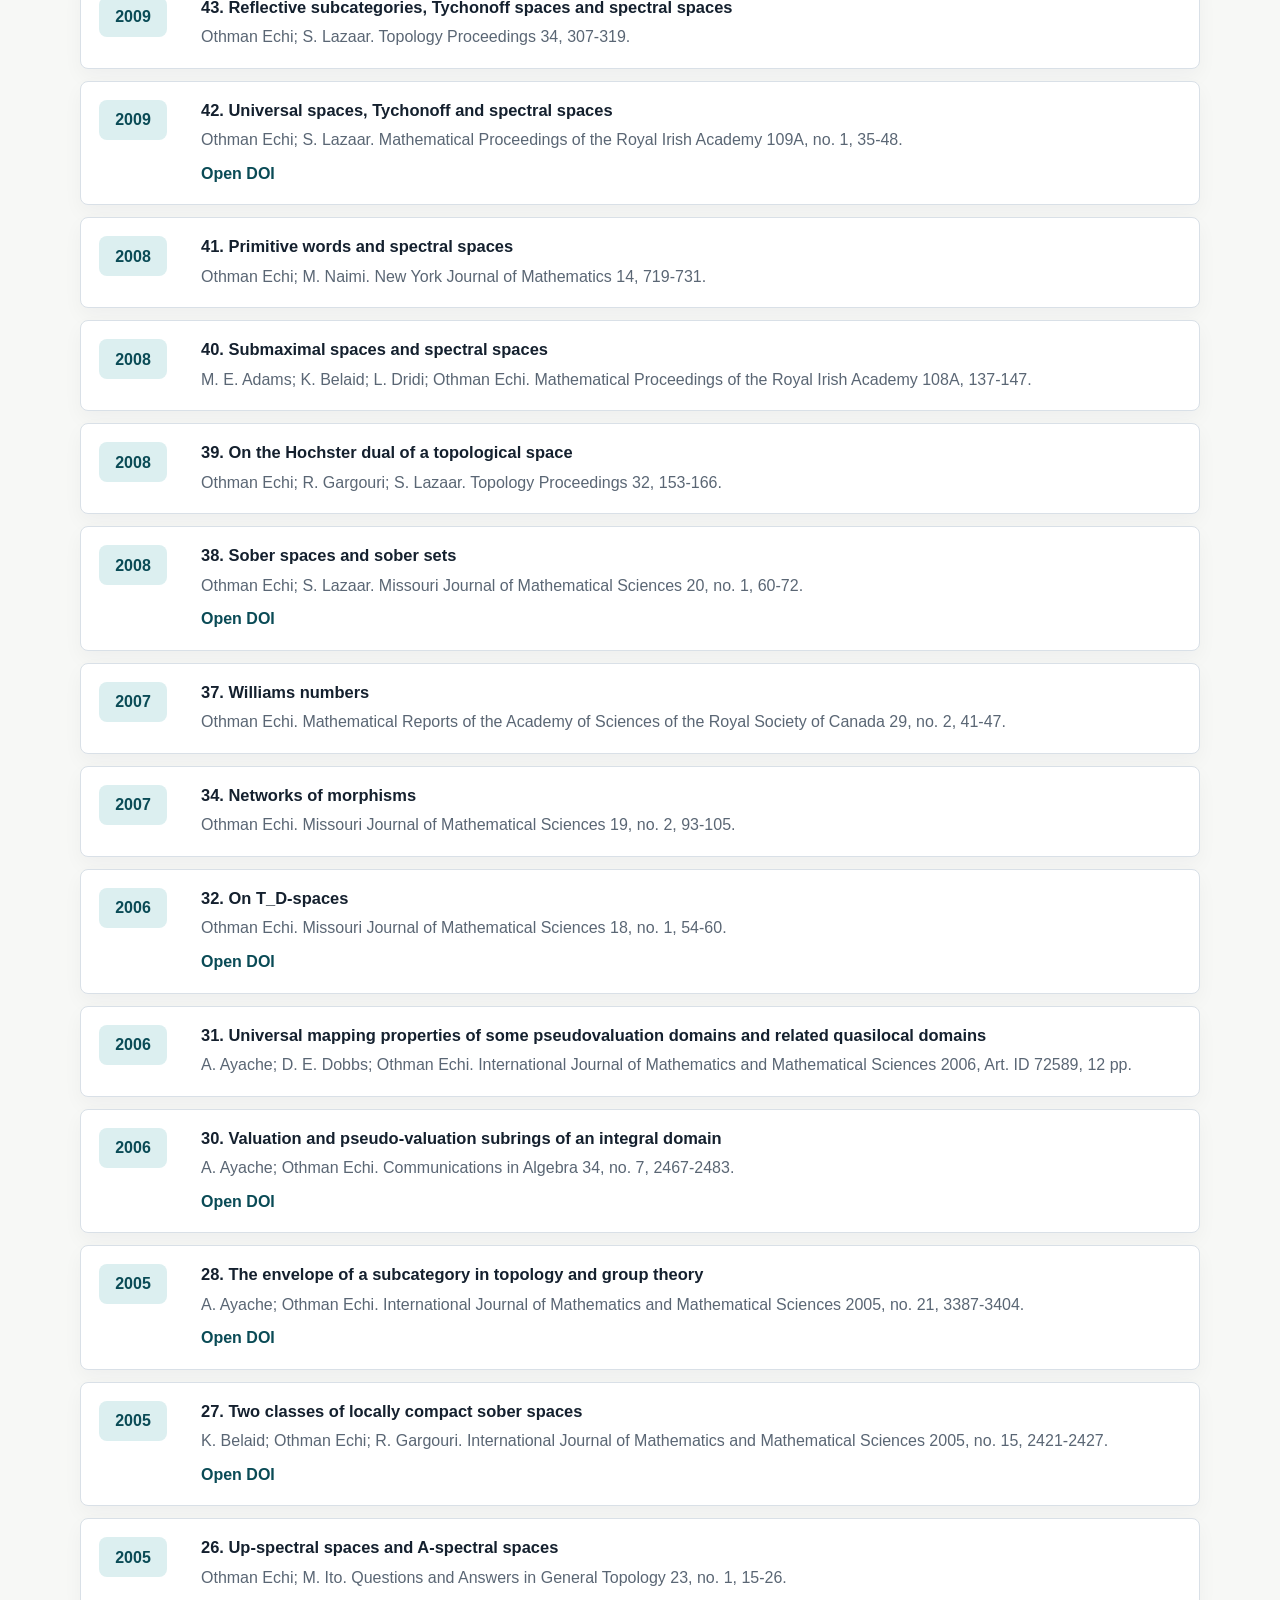
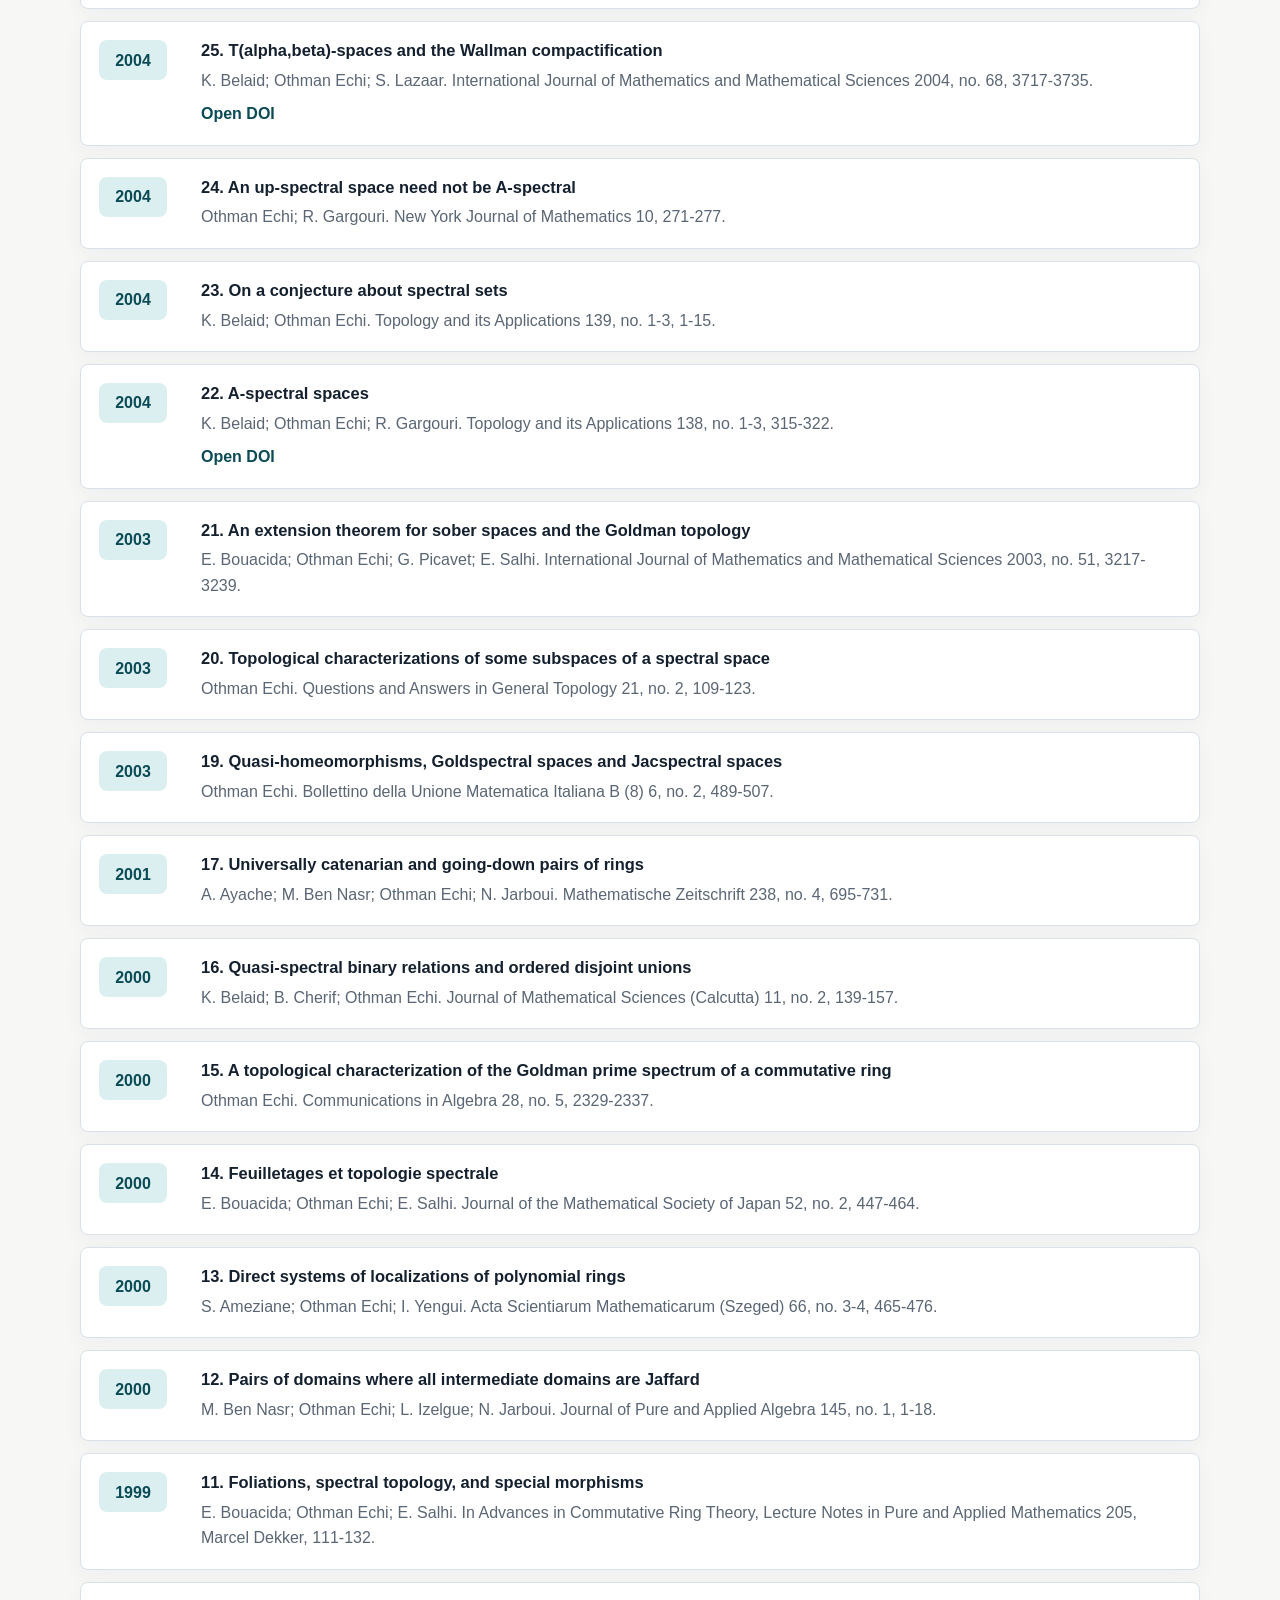
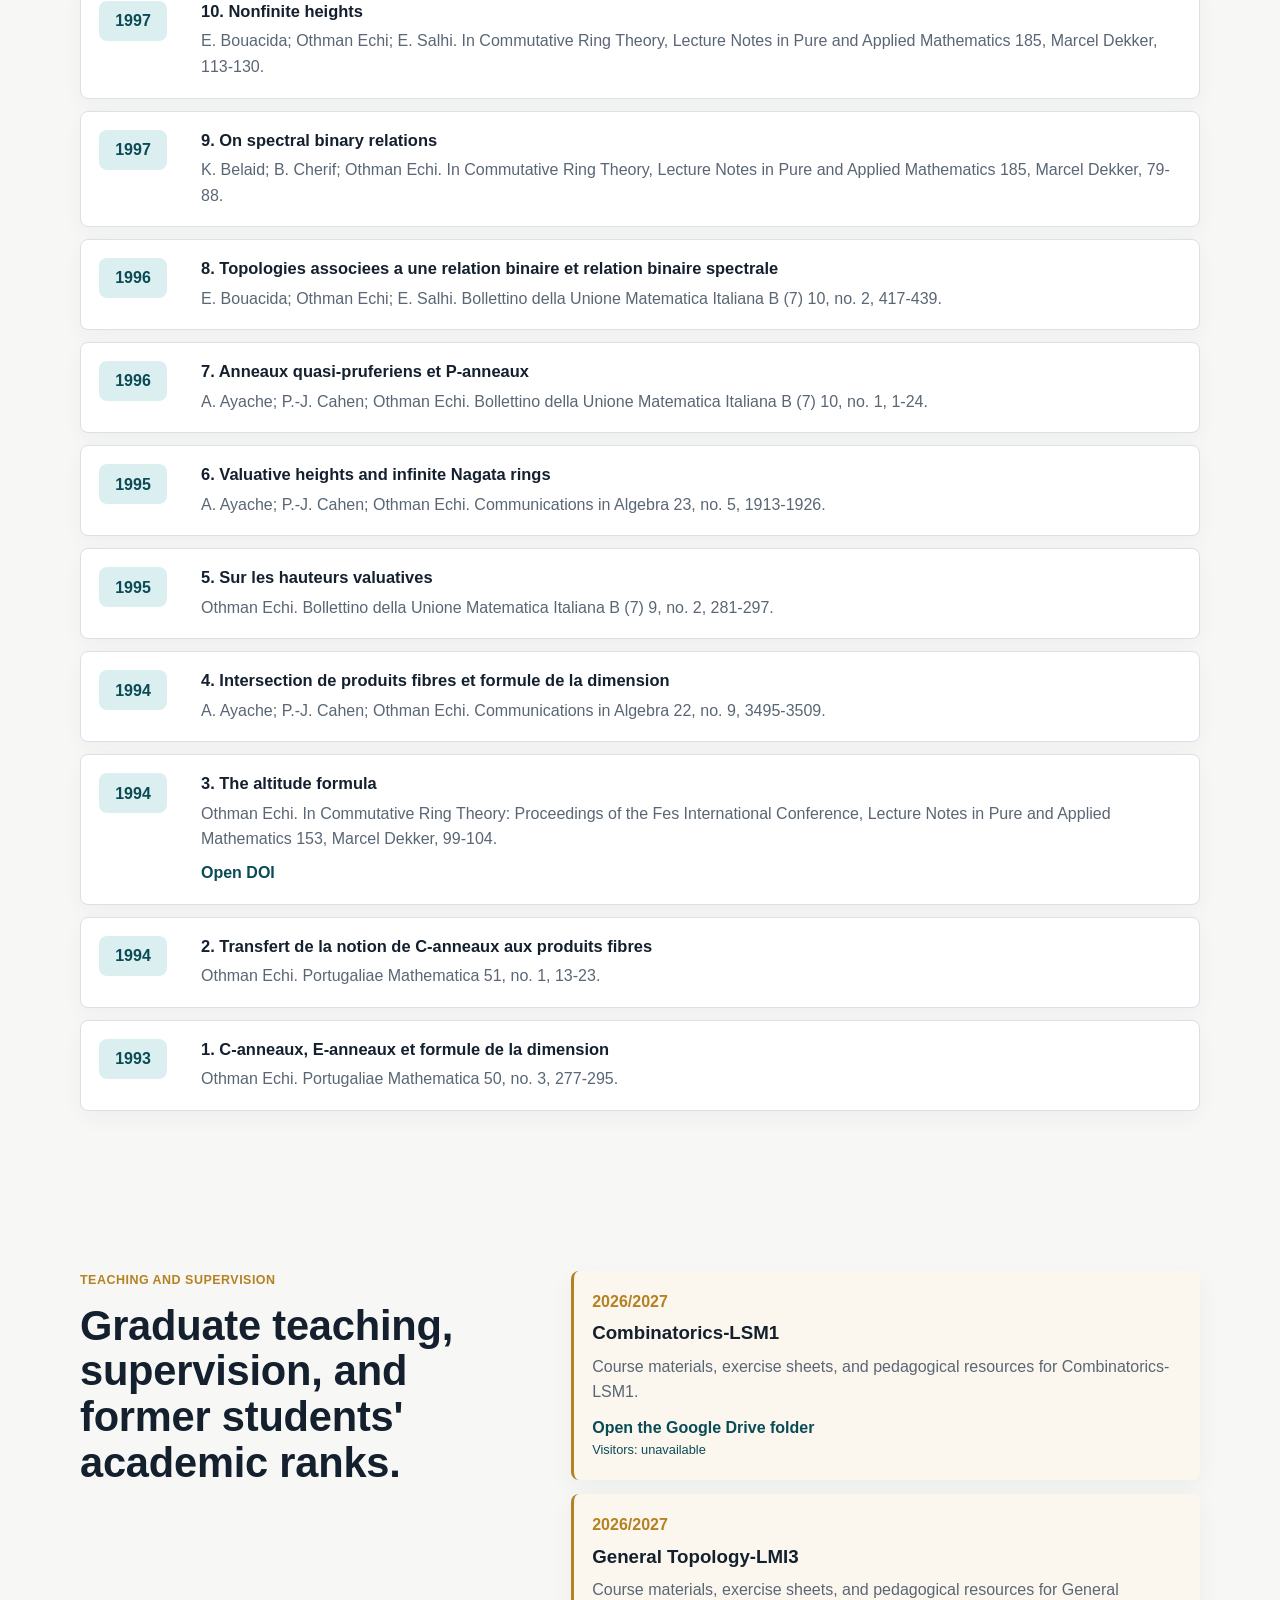
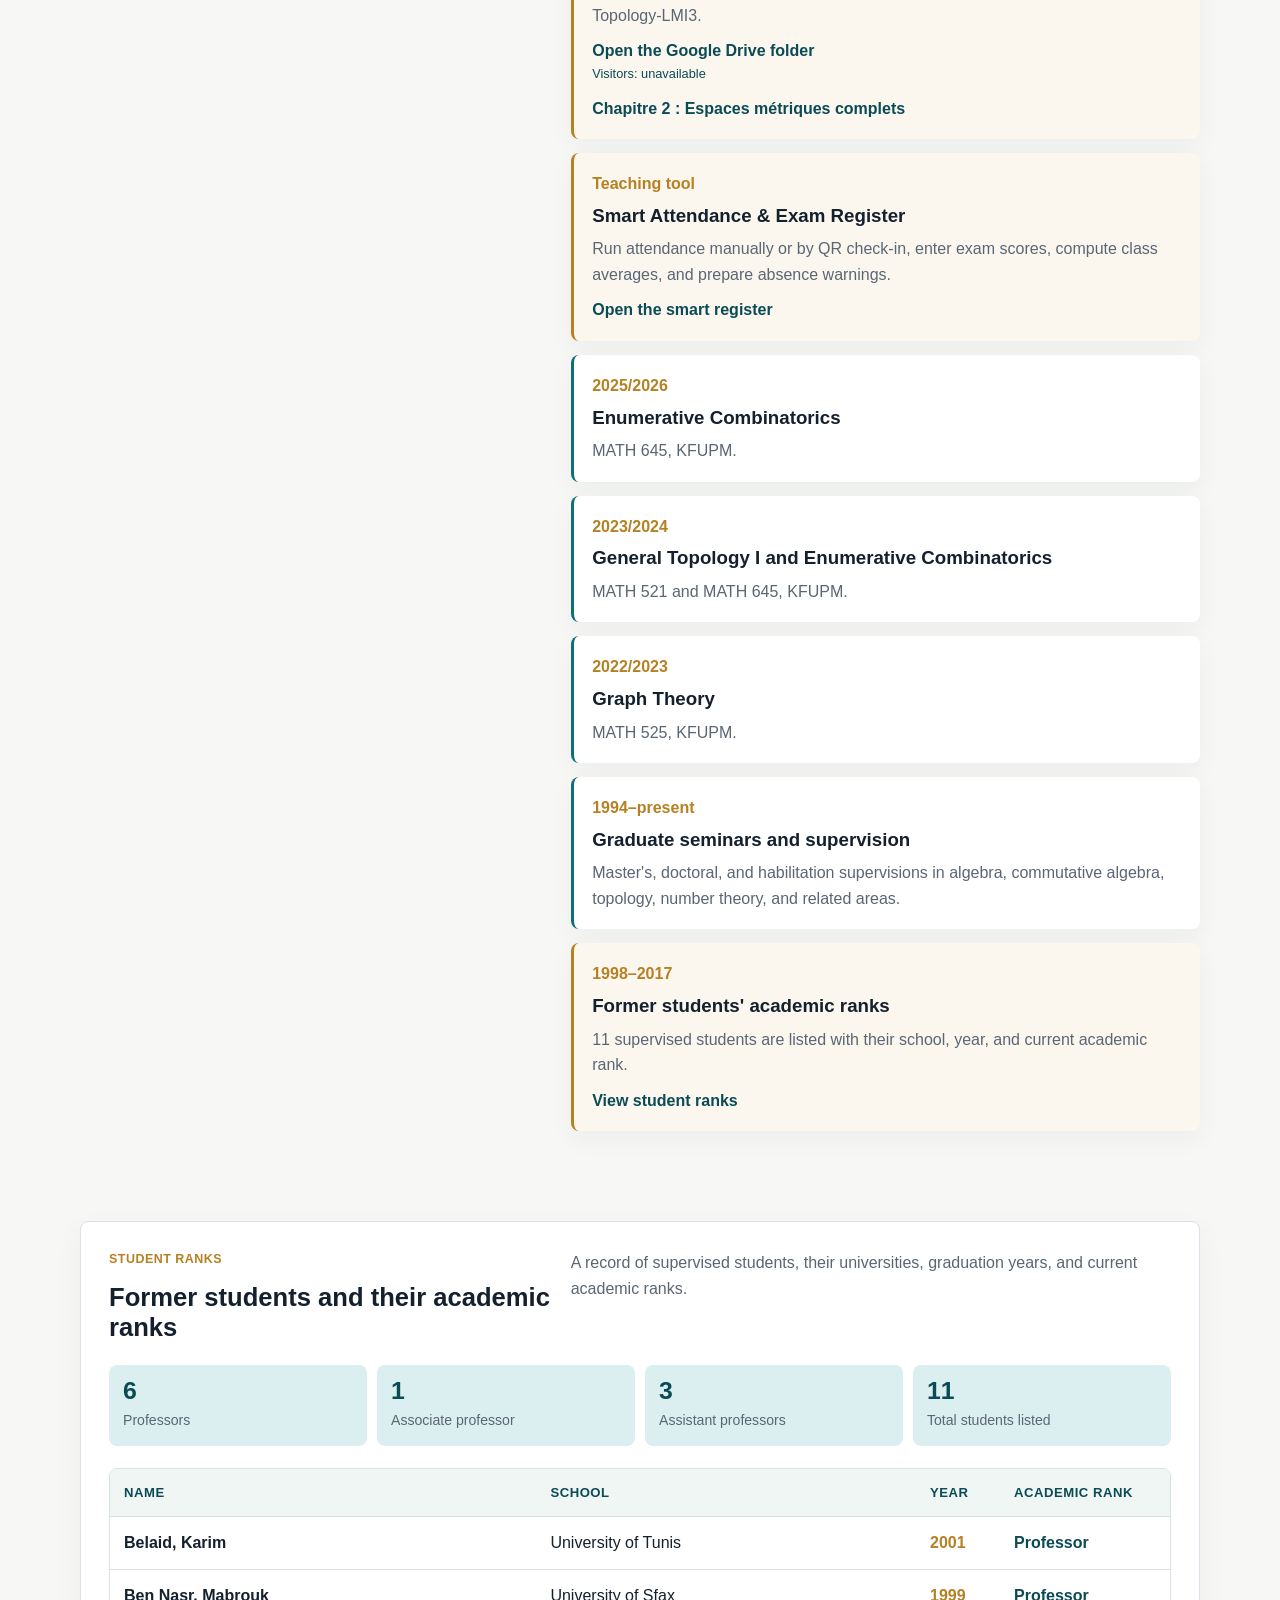
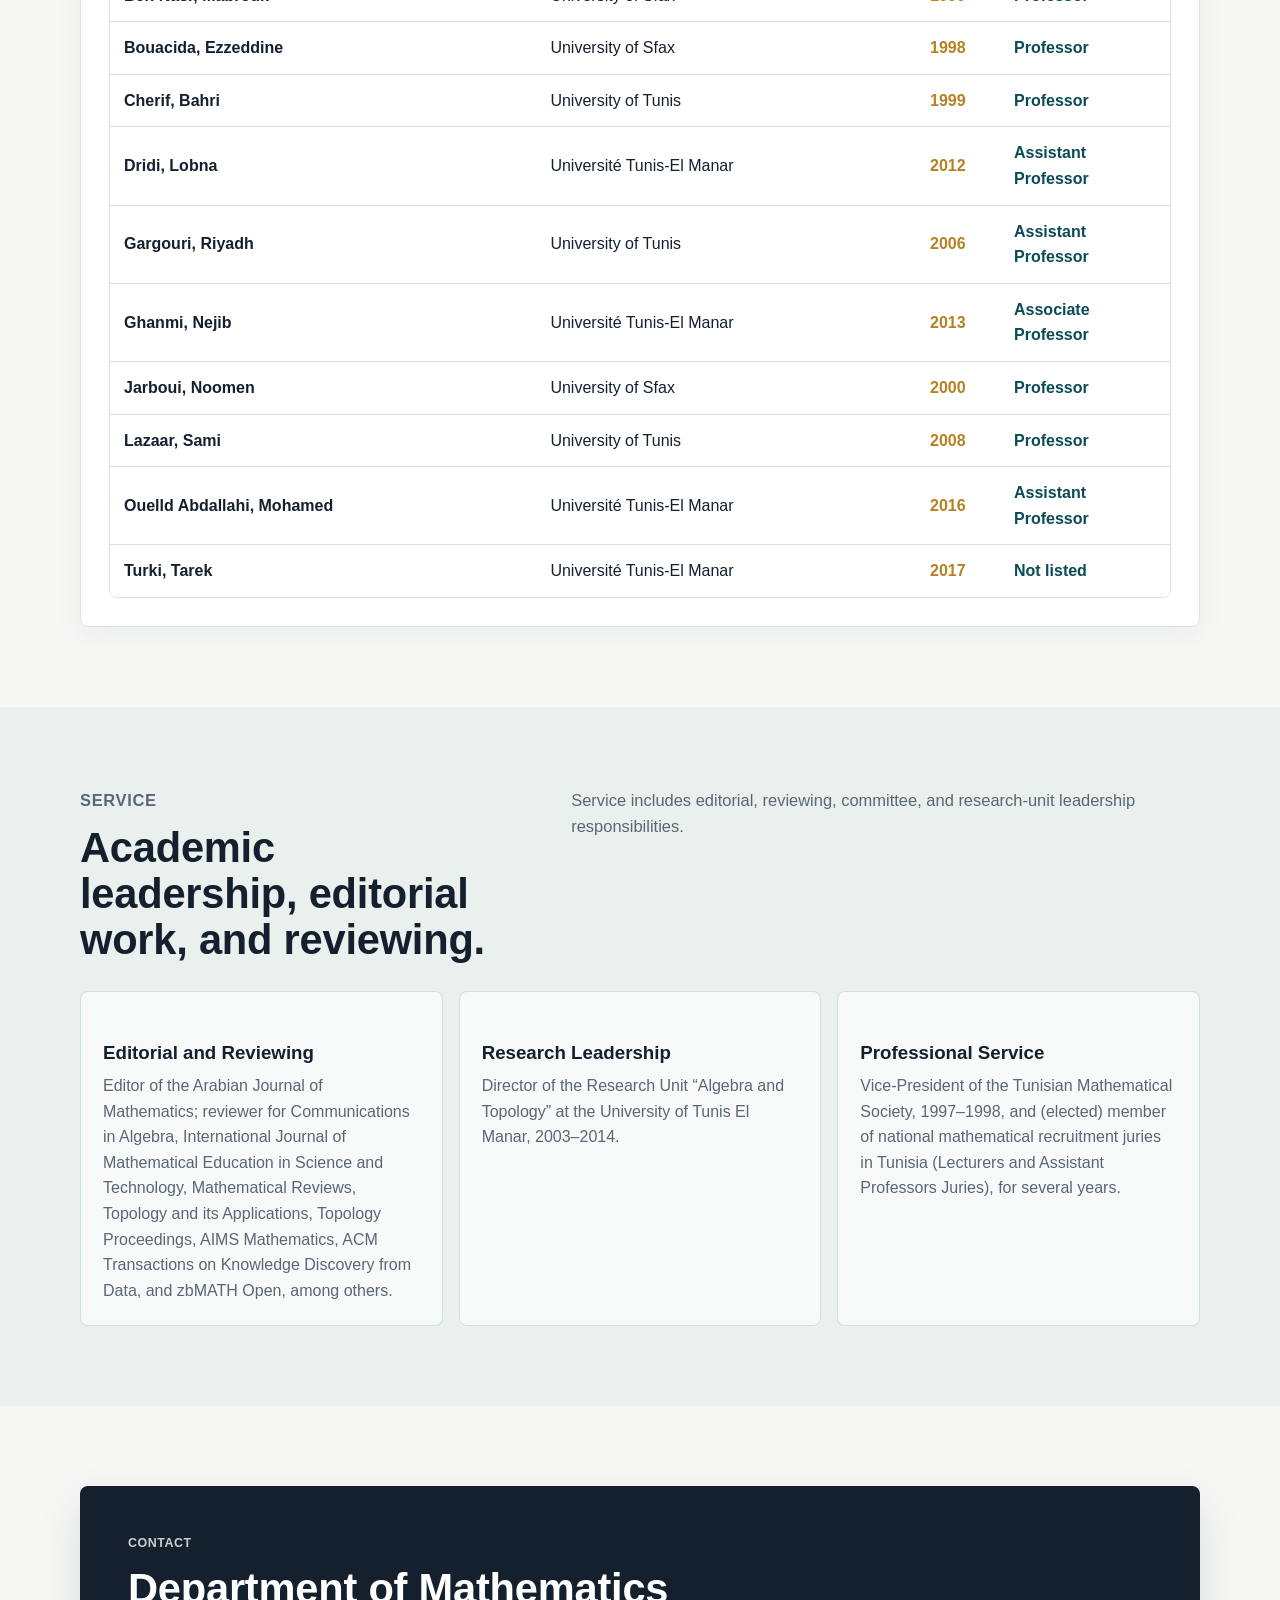
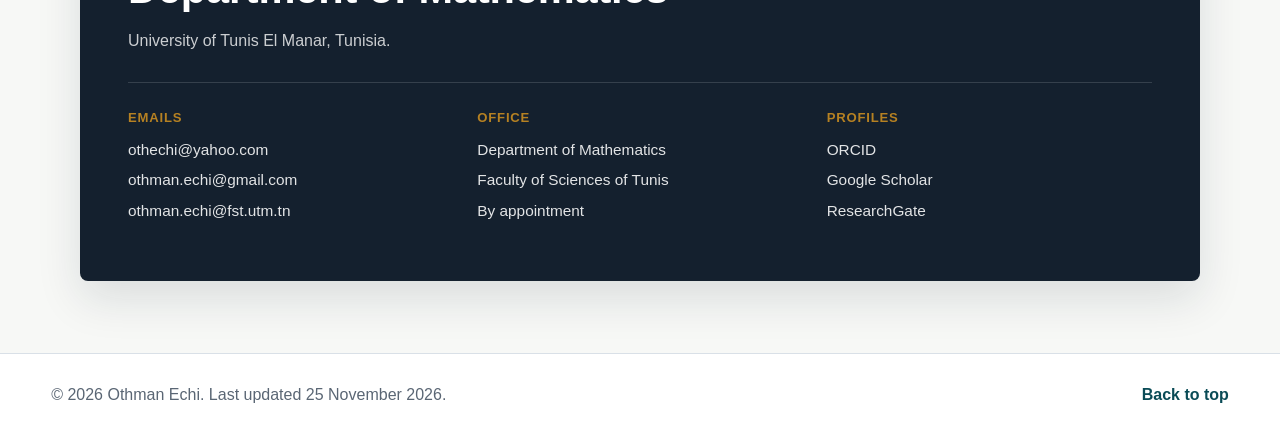
==== commit 3dbeff8e: "Add prominent General Topology HTML chapters panel" ====
--- a/index.htm
+++ b/index.htm
@@ -6,7 +6,7 @@
   <meta name="description" content="Academic homepage of Othman Echi, Professor of Mathematics at University of Tunis El Manar, Tunisia. Research in category theory, combinatorics on words, commutative algebra, foliation theory, general topology, mathematical inequalities, number theory, and theoretical computer science.">
   <meta name="author" content="Othman Echi">
   <title>Othman Echi | Professor of Mathematics</title>
-  <link rel="stylesheet" href="assets/site.css?v=20260919-counters">
+  <link rel="stylesheet" href="assets/site.css?v=20261125-chapters">
   <script defer src="assets/site.js?v=20261107"></script>
   <script defer src="assets/course-analytics.js?v=20260919-en"></script>
 </head>
@@ -52,6 +52,10 @@
           mathematical inequalities, number theory, and theoretical
           computer science.
         </p>
+        <aside class="chapter-panel" aria-labelledby="chapter-panel-title">
+          <h2 id="chapter-panel-title">General Topology Chapters html files</h2>
+          <a href="Chap2_Esp_Metrique_Complets_LMI3.html" lang="fr">Chapitre 2 : Espaces m&eacute;triques complets <span aria-hidden="true">&rarr;</span></a>
+        </aside>
         <div class="hero-actions" aria-label="Primary links">
           <a class="button ghost" href="https://drive.google.com/drive/folders/1UjDDTHxBOWgyOfvKD9Ov06tSq1WuuK6s?usp=sharing" rel="noopener">Combinatorics-LSM1</a>
           <a class="button ghost" href="https://drive.google.com/drive/folders/14zMOgdNLsMqSFA5qNI2-kKv99u6Kudml?usp=sharing" rel="noopener">General Topology-LMI3</a>
--- a/assets/site.css
+++ b/assets/site.css
@@ -1202,8 +1202,39 @@
   gap: 0.15rem;
 }
 
-.course-updates { margin-top: 1rem; }
-.course-updates[hidden] { display: none; }
-.course-updates iframe { display: block; width: 100%; height: 570px; border: 1px solid var(--line); border-radius: var(--radius); background: white; }
-.course-updates-fallback { font-size: .85rem; }
-@media (max-width: 480px) { .course-updates iframe { height: 660px; } }
+.chapter-panel {
+  width: 100%;
+  max-width: 680px;
+  margin-top: 24px;
+  padding: 20px 24px;
+  border: 2px solid #c49737;
+  border-radius: 4px;
+  background: #fff;
+  color: #172948;
+  text-shadow: none;
+}
+
+.chapter-panel h2 {
+  margin: 0 0 12px;
+  font-size: 1.25rem;
+  line-height: 1.4;
+  color: #172948;
+  overflow-wrap: anywhere;
+}
+
+.chapter-panel a {
+  display: block;
+  padding: 8px 0;
+  color: #155d47;
+  font-size: 1rem;
+  line-height: 1.5;
+  font-weight: 700;
+  text-decoration: underline;
+  text-underline-offset: 4px;
+  overflow-wrap: anywhere;
+}
+
+.chapter-panel a:hover,
+.chapter-panel a:focus-visible {
+  color: #102b22;
+}
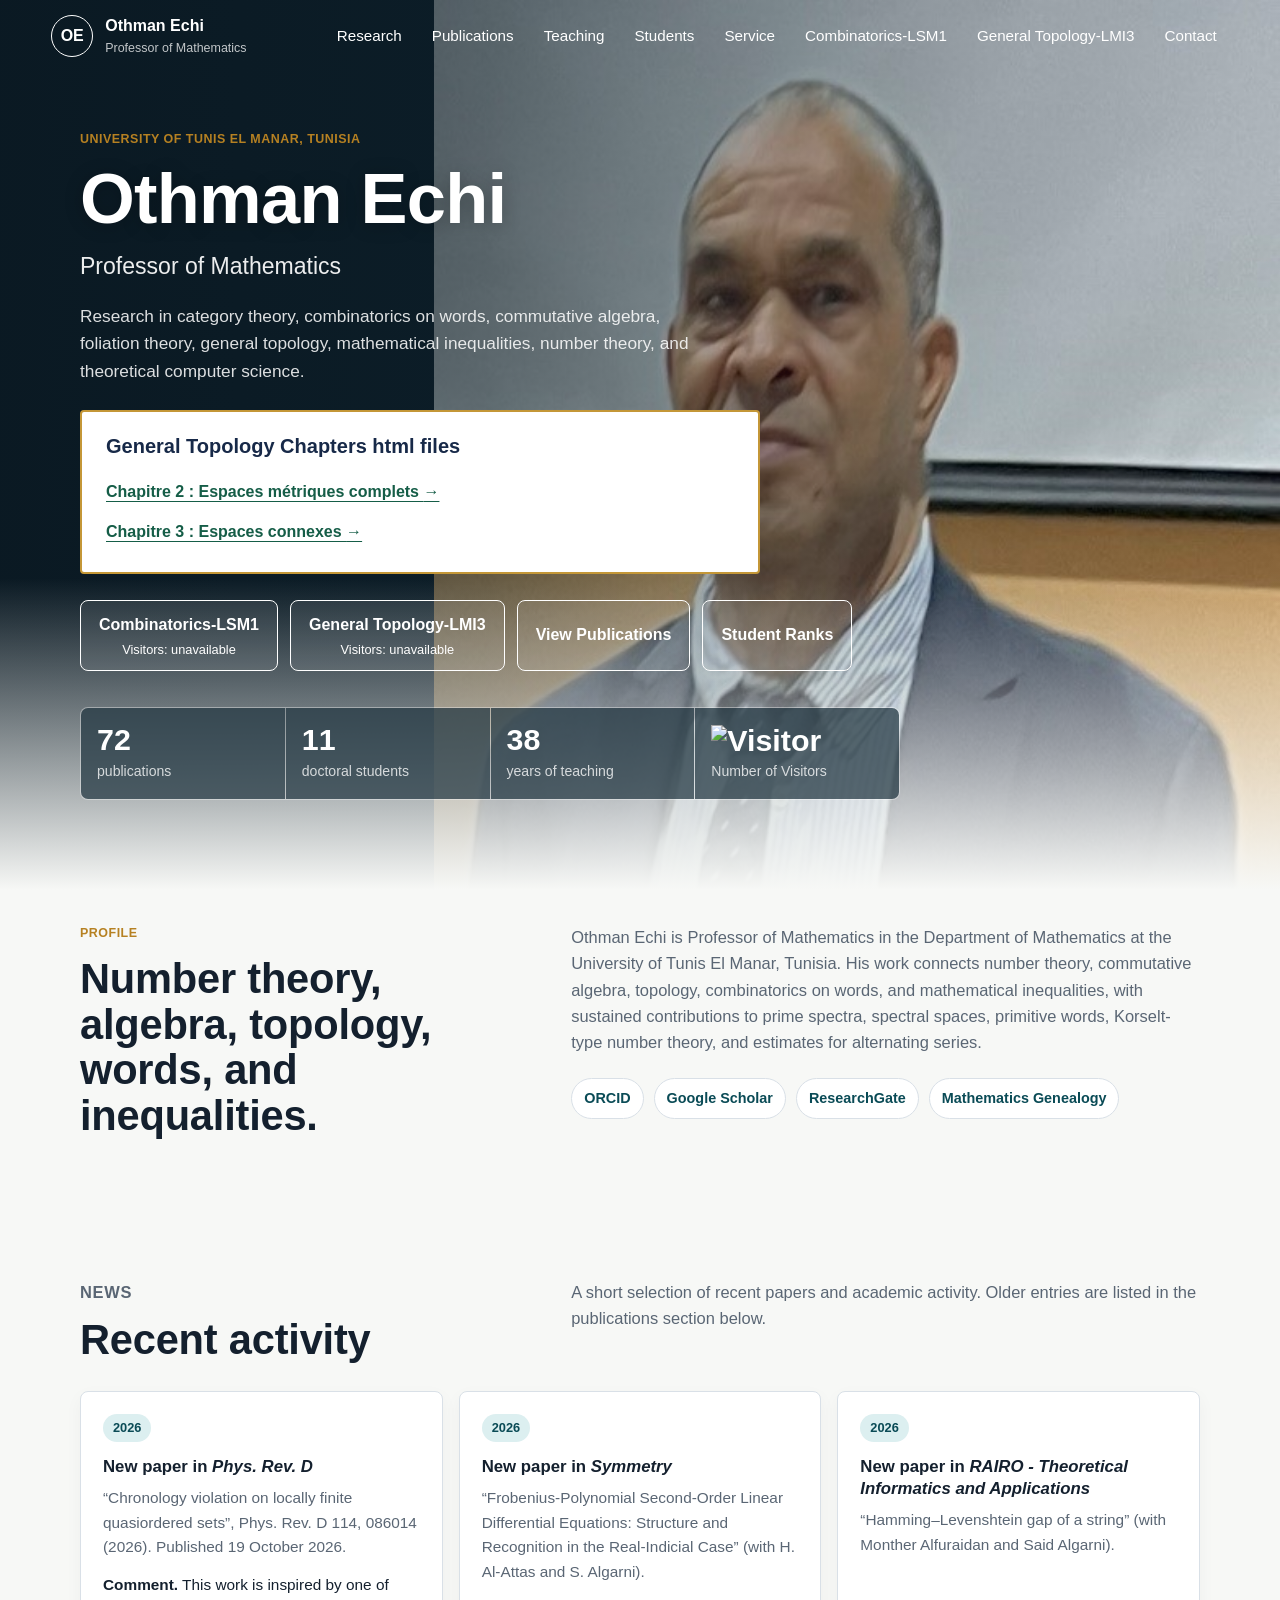
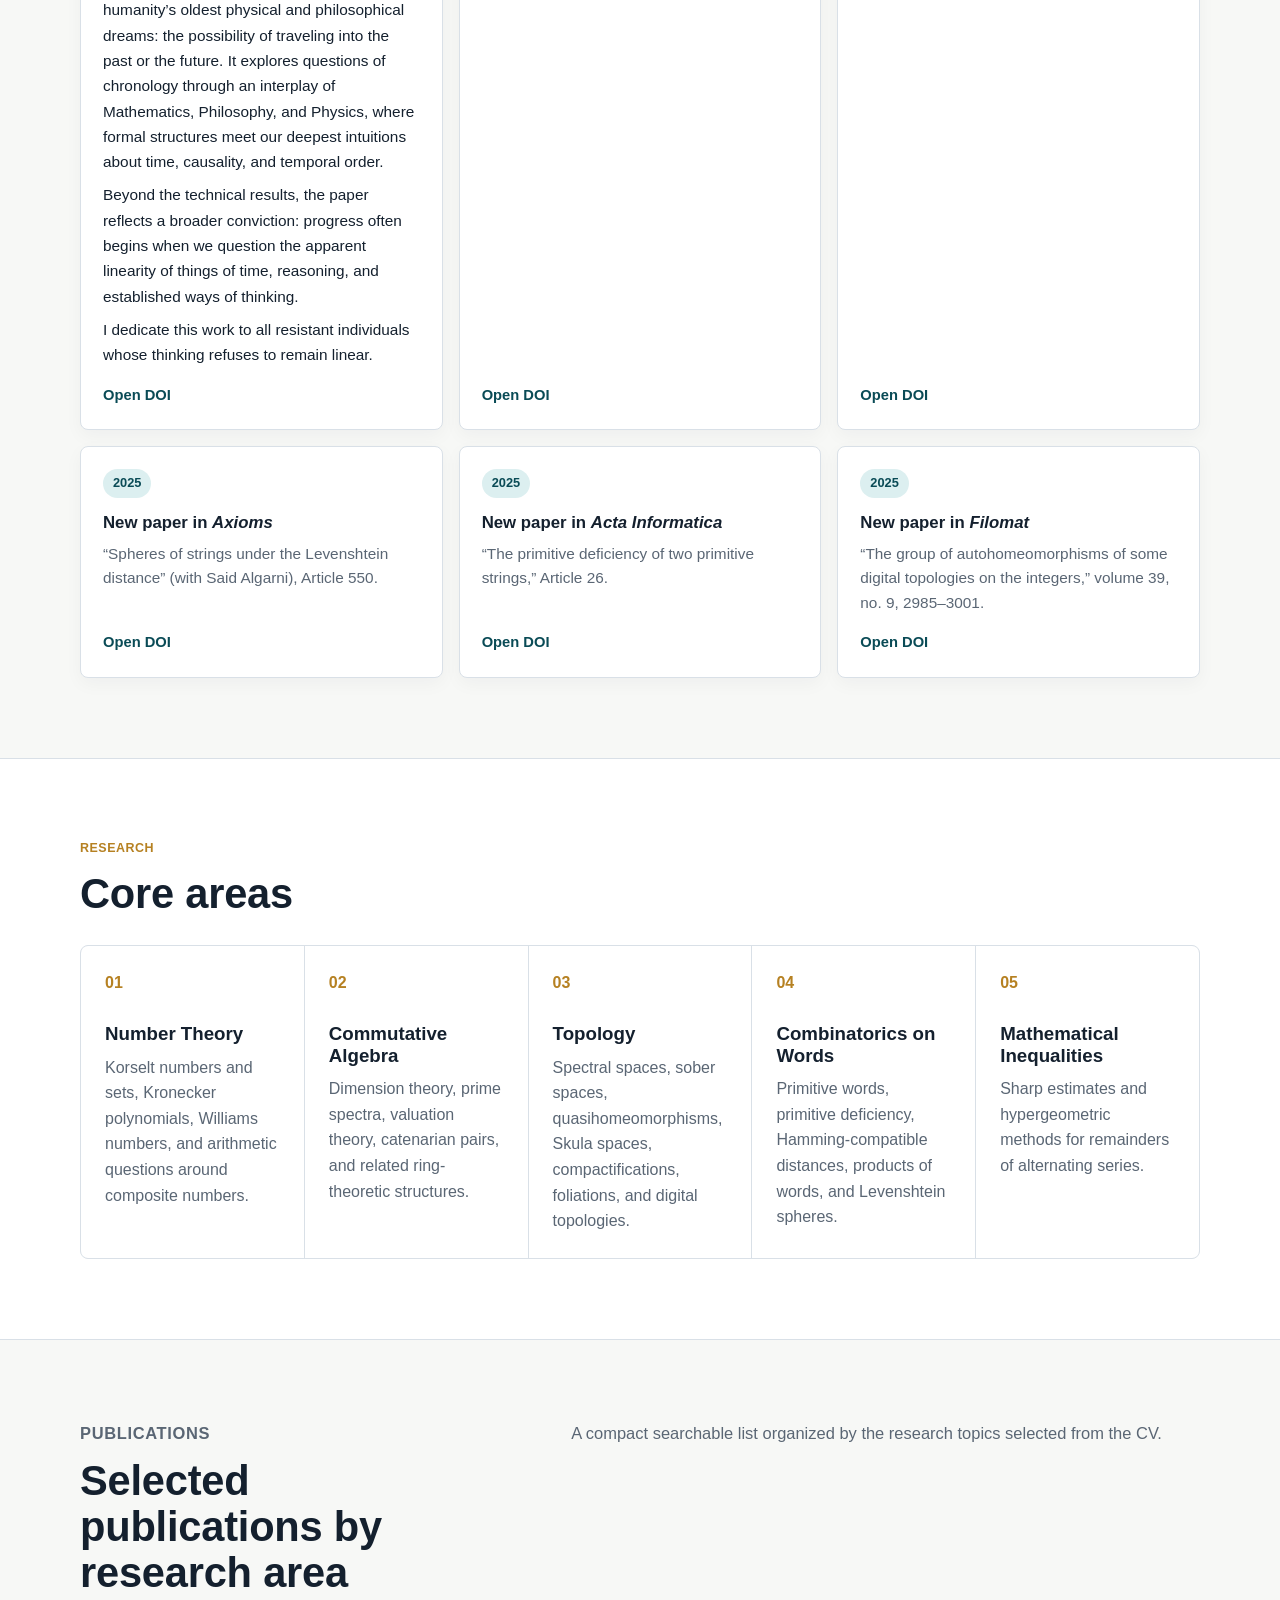
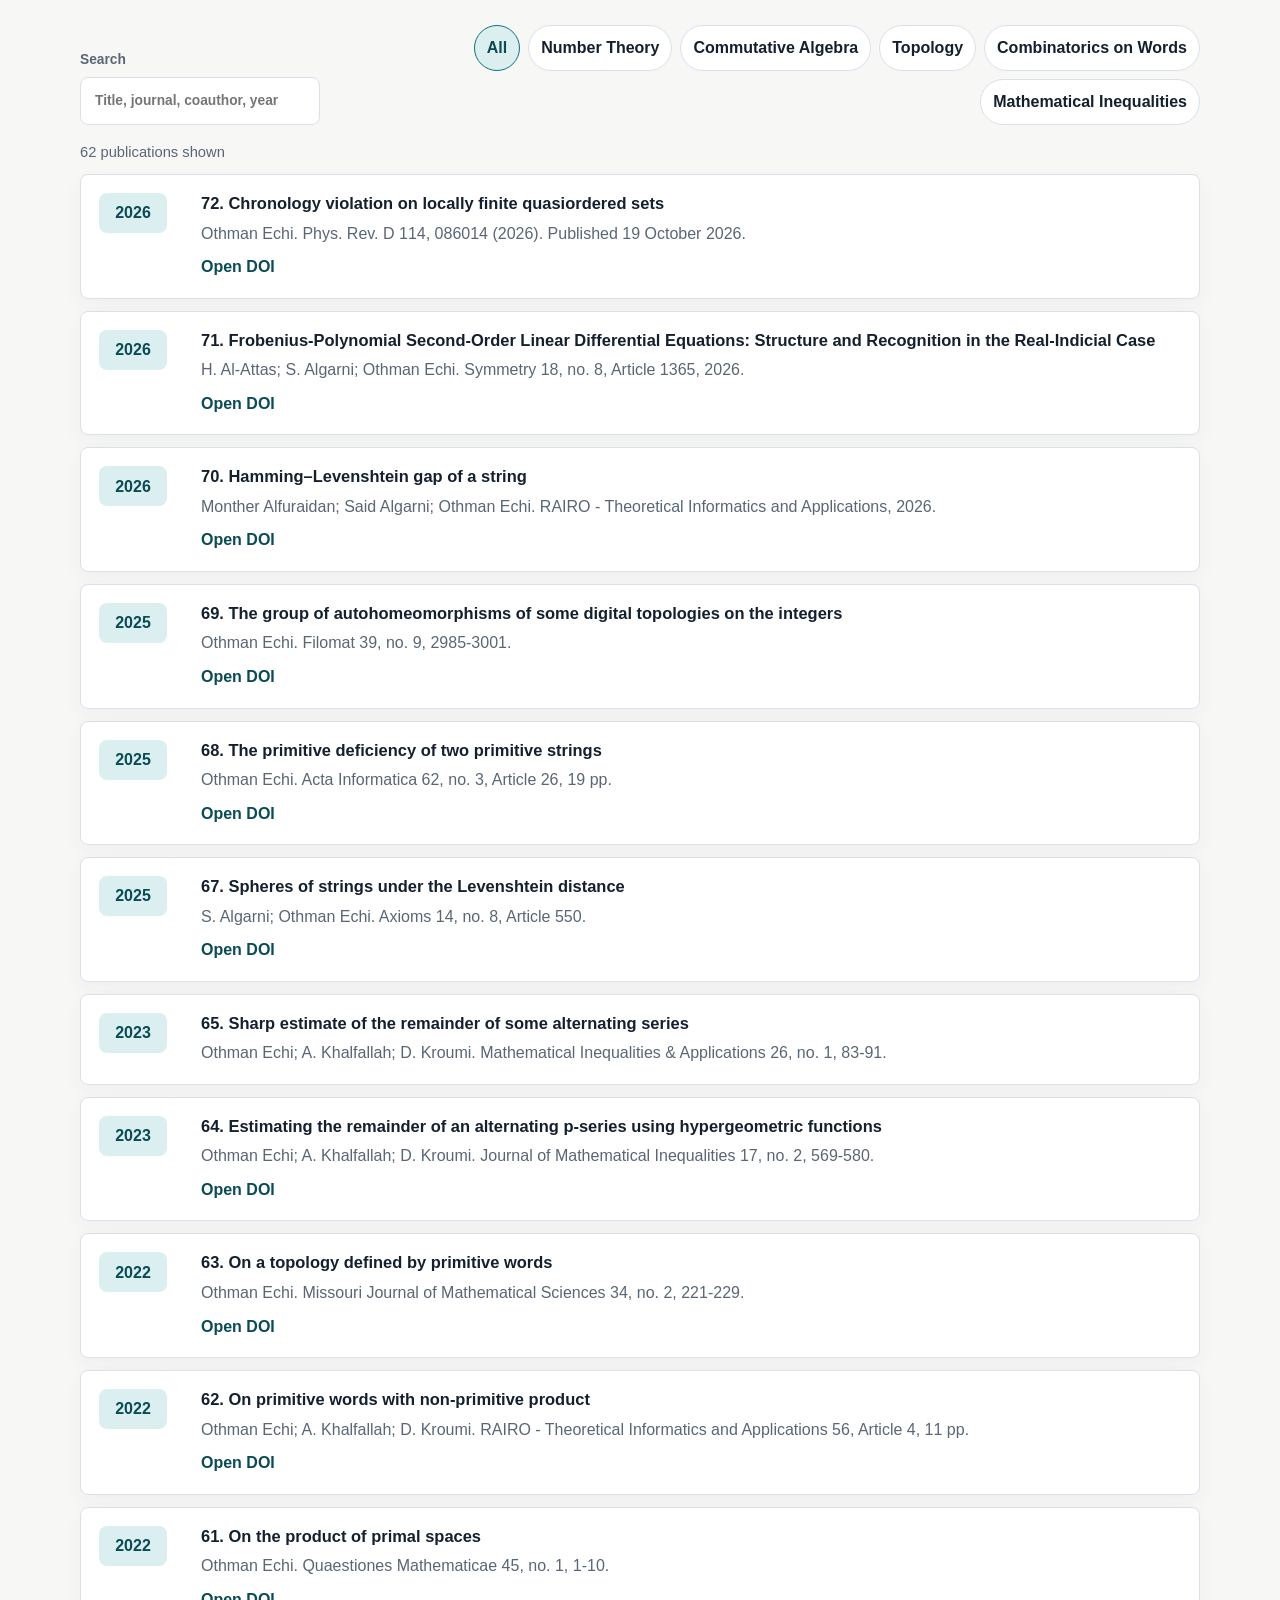
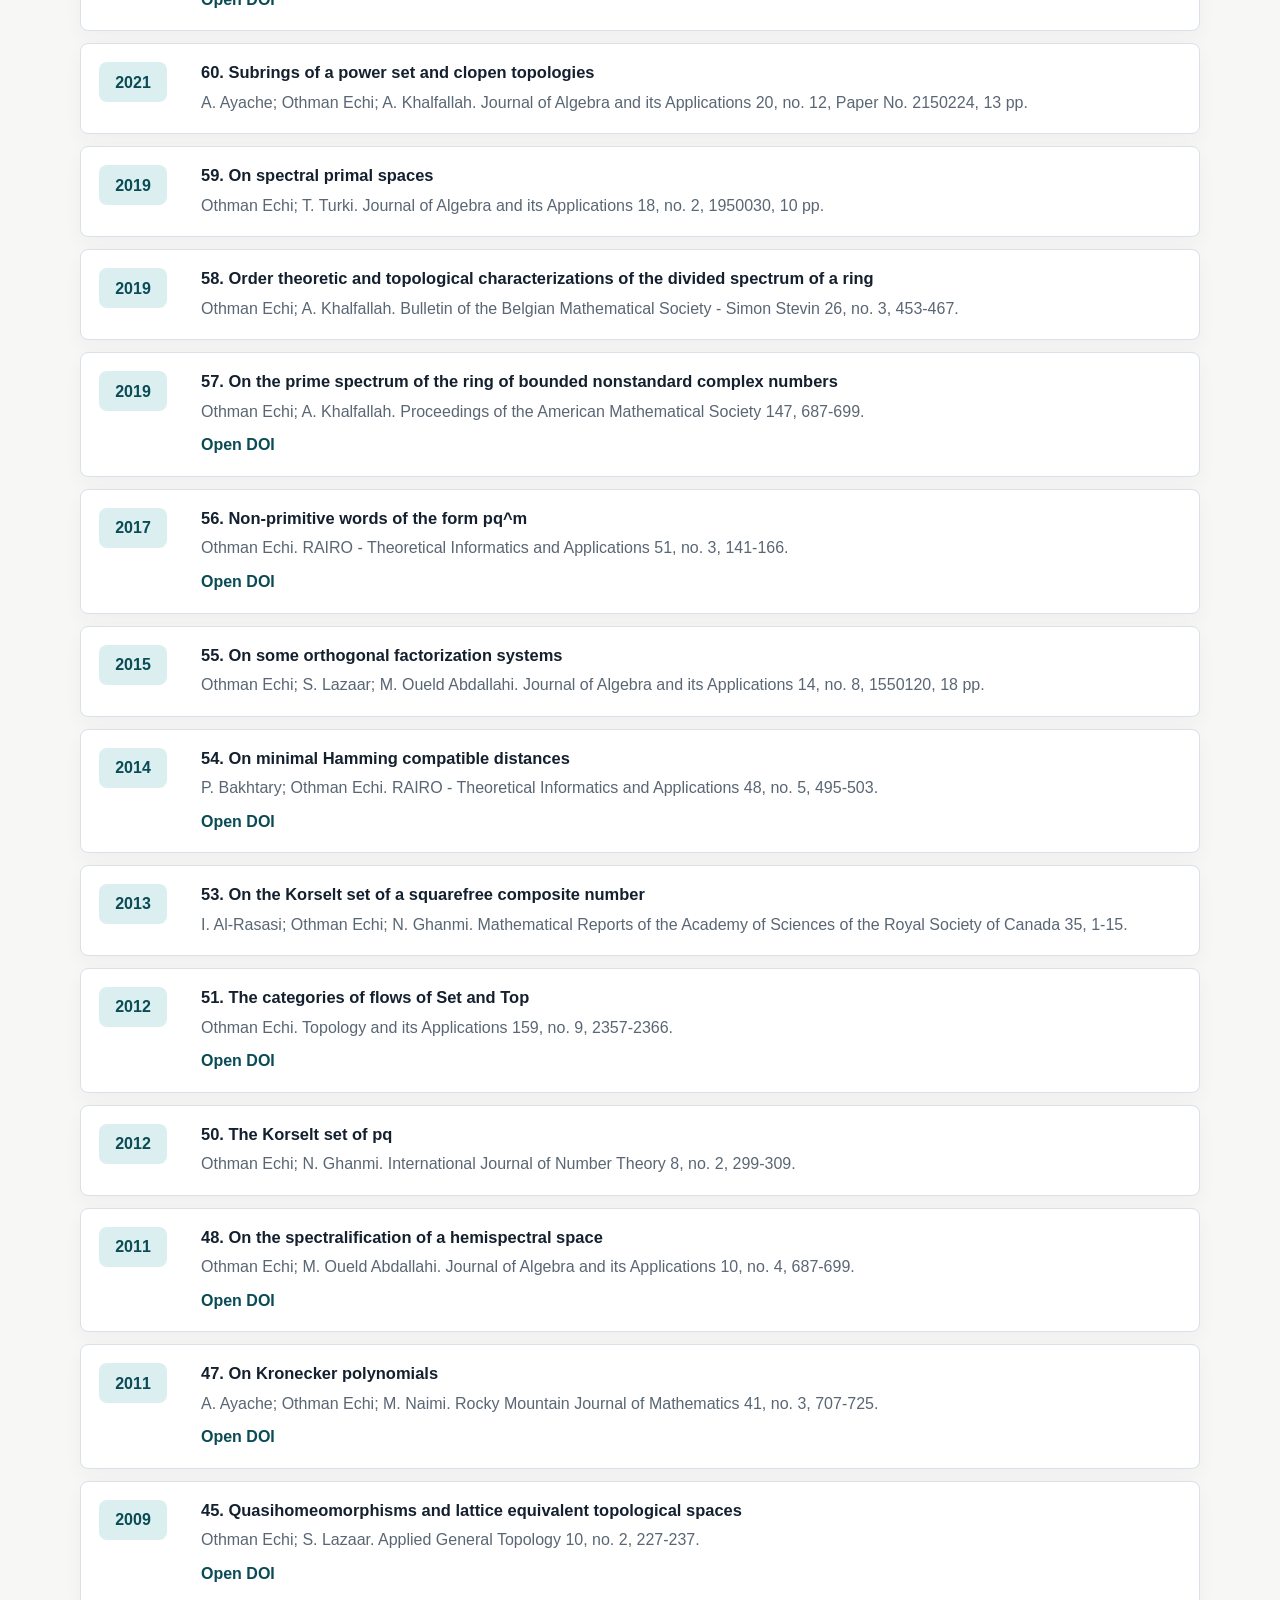
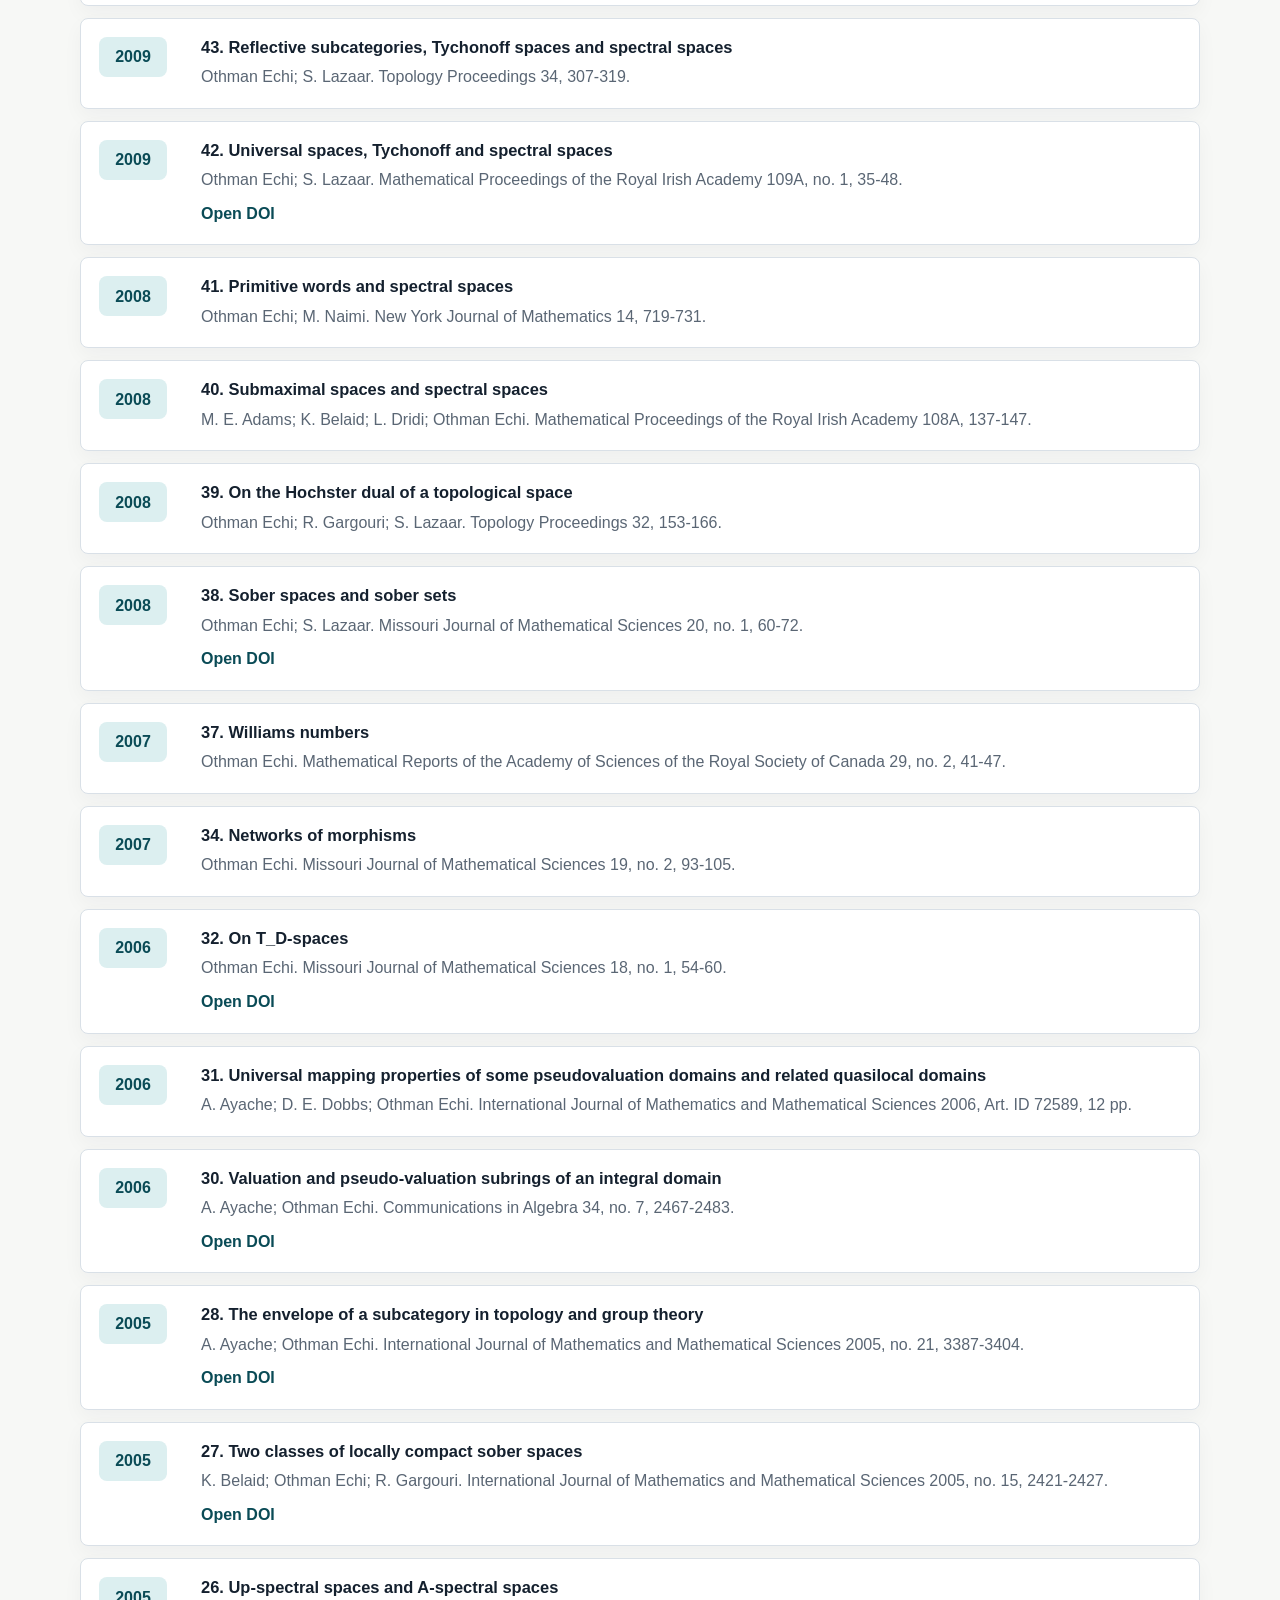
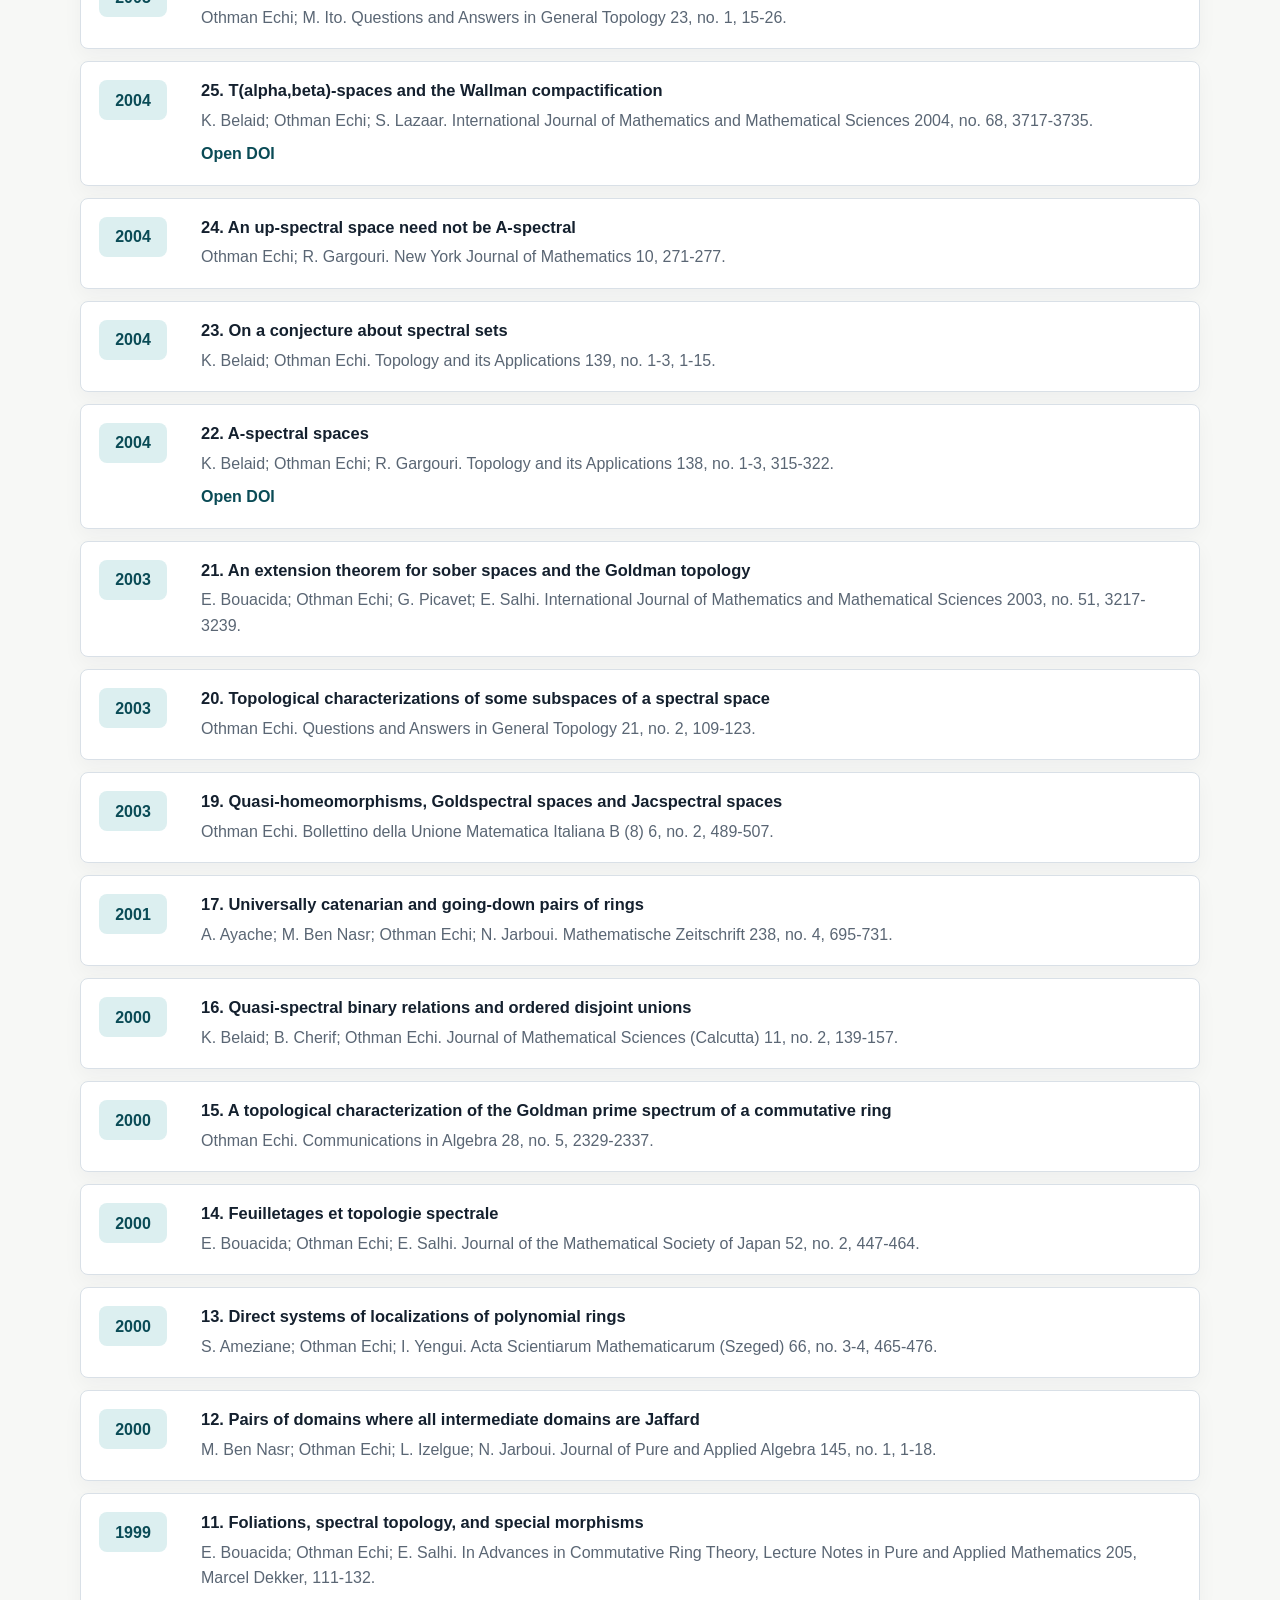
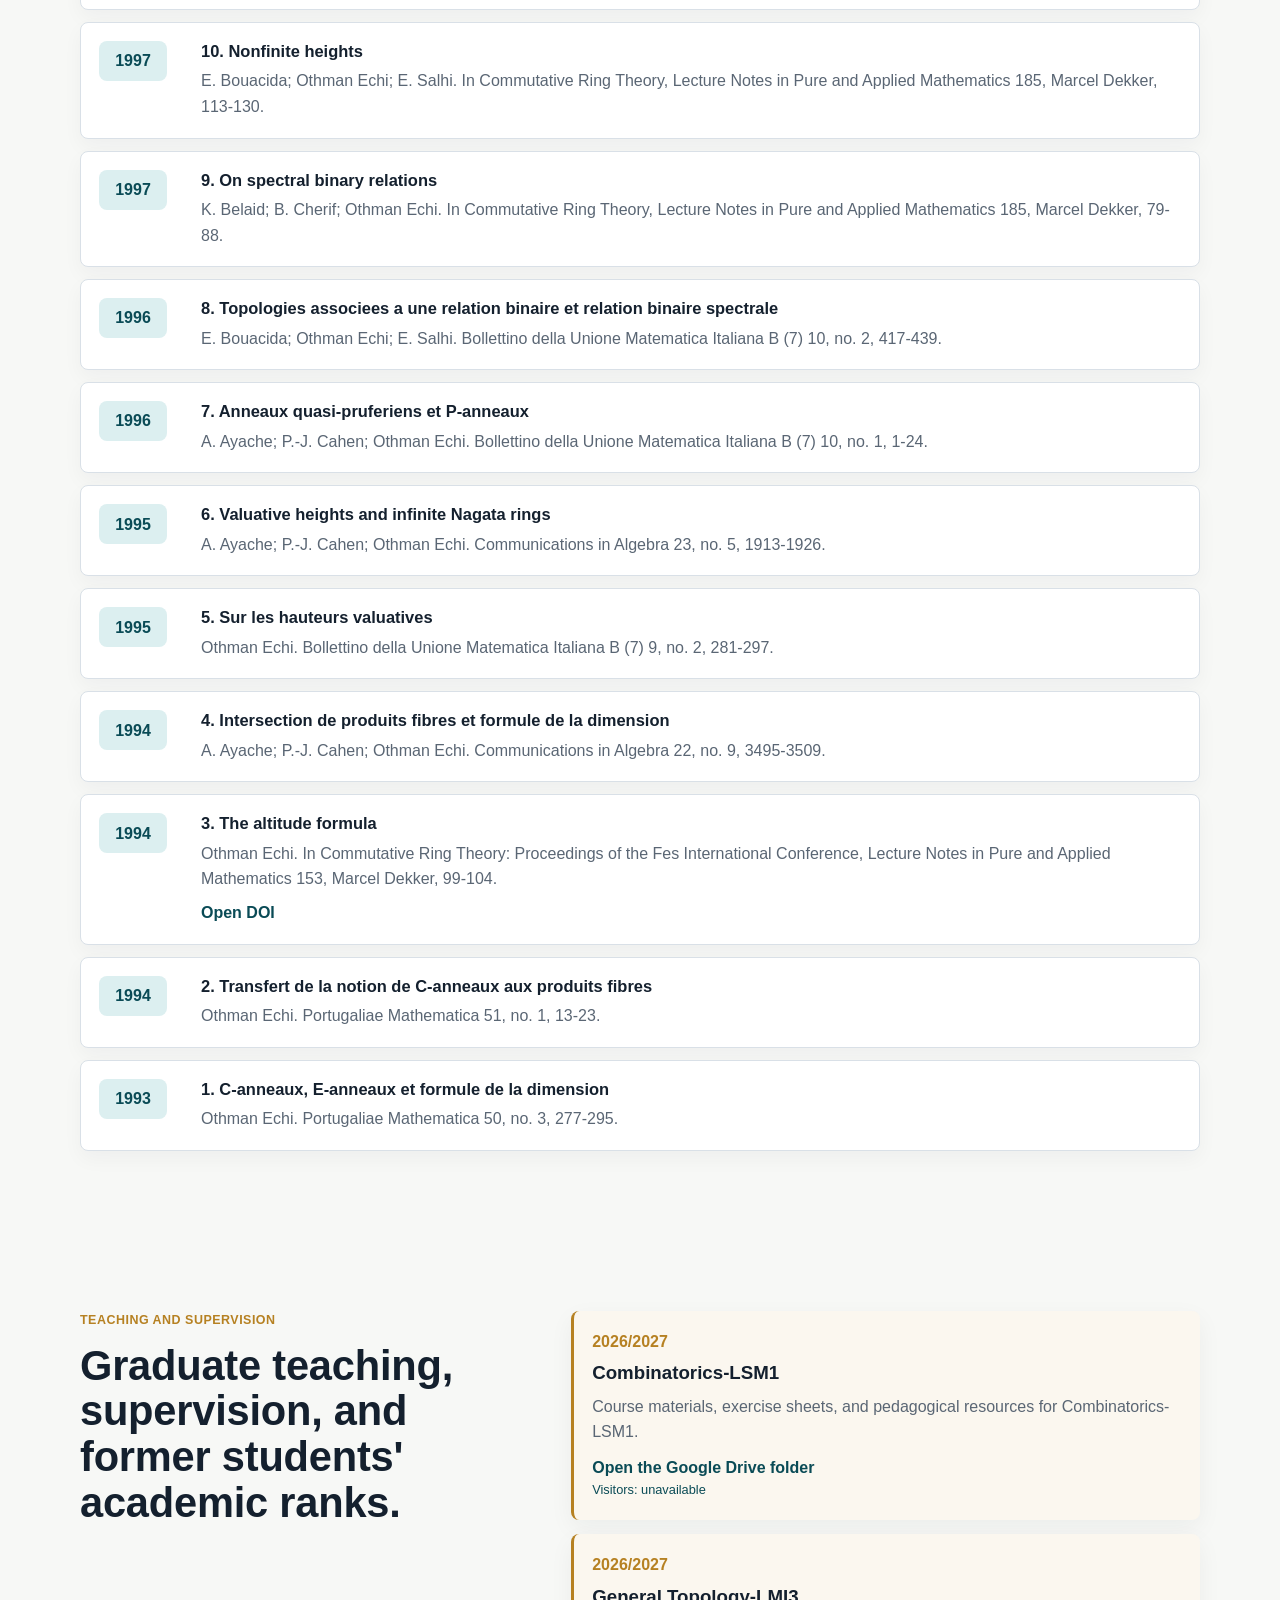
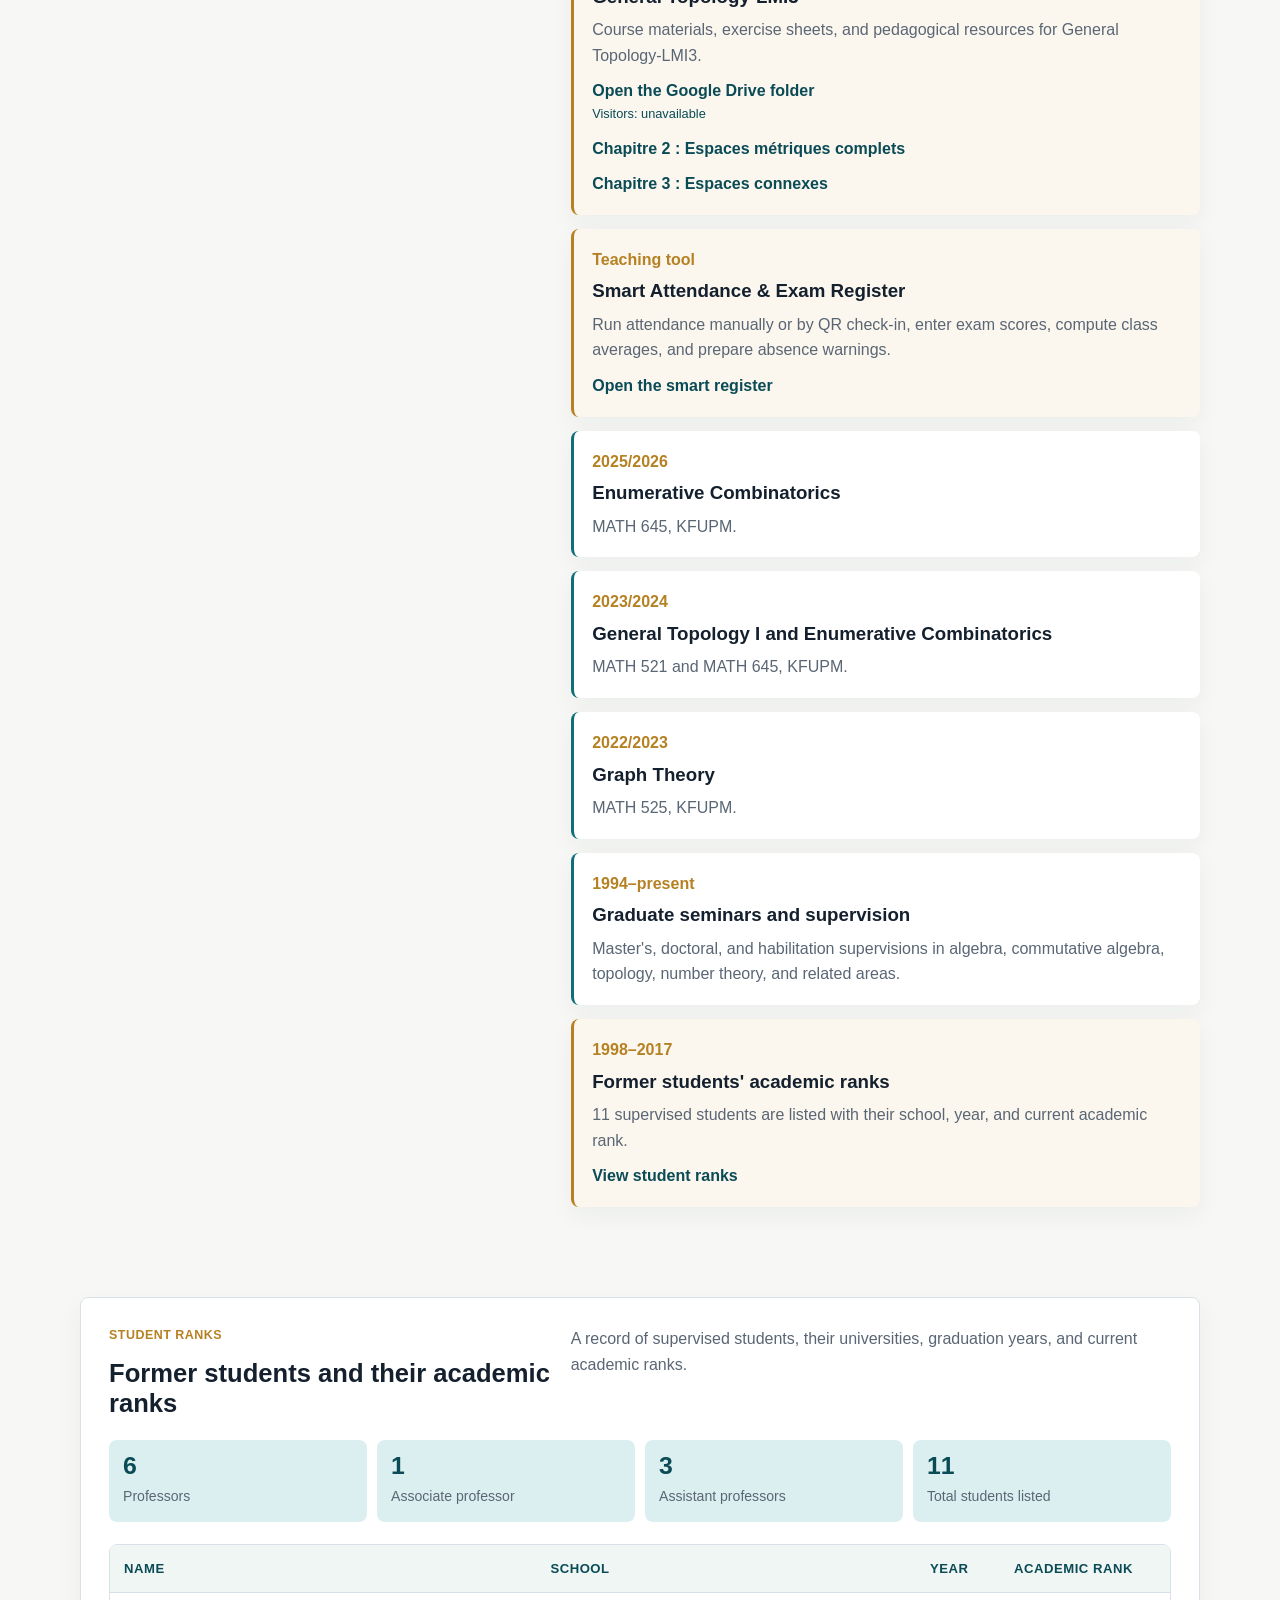
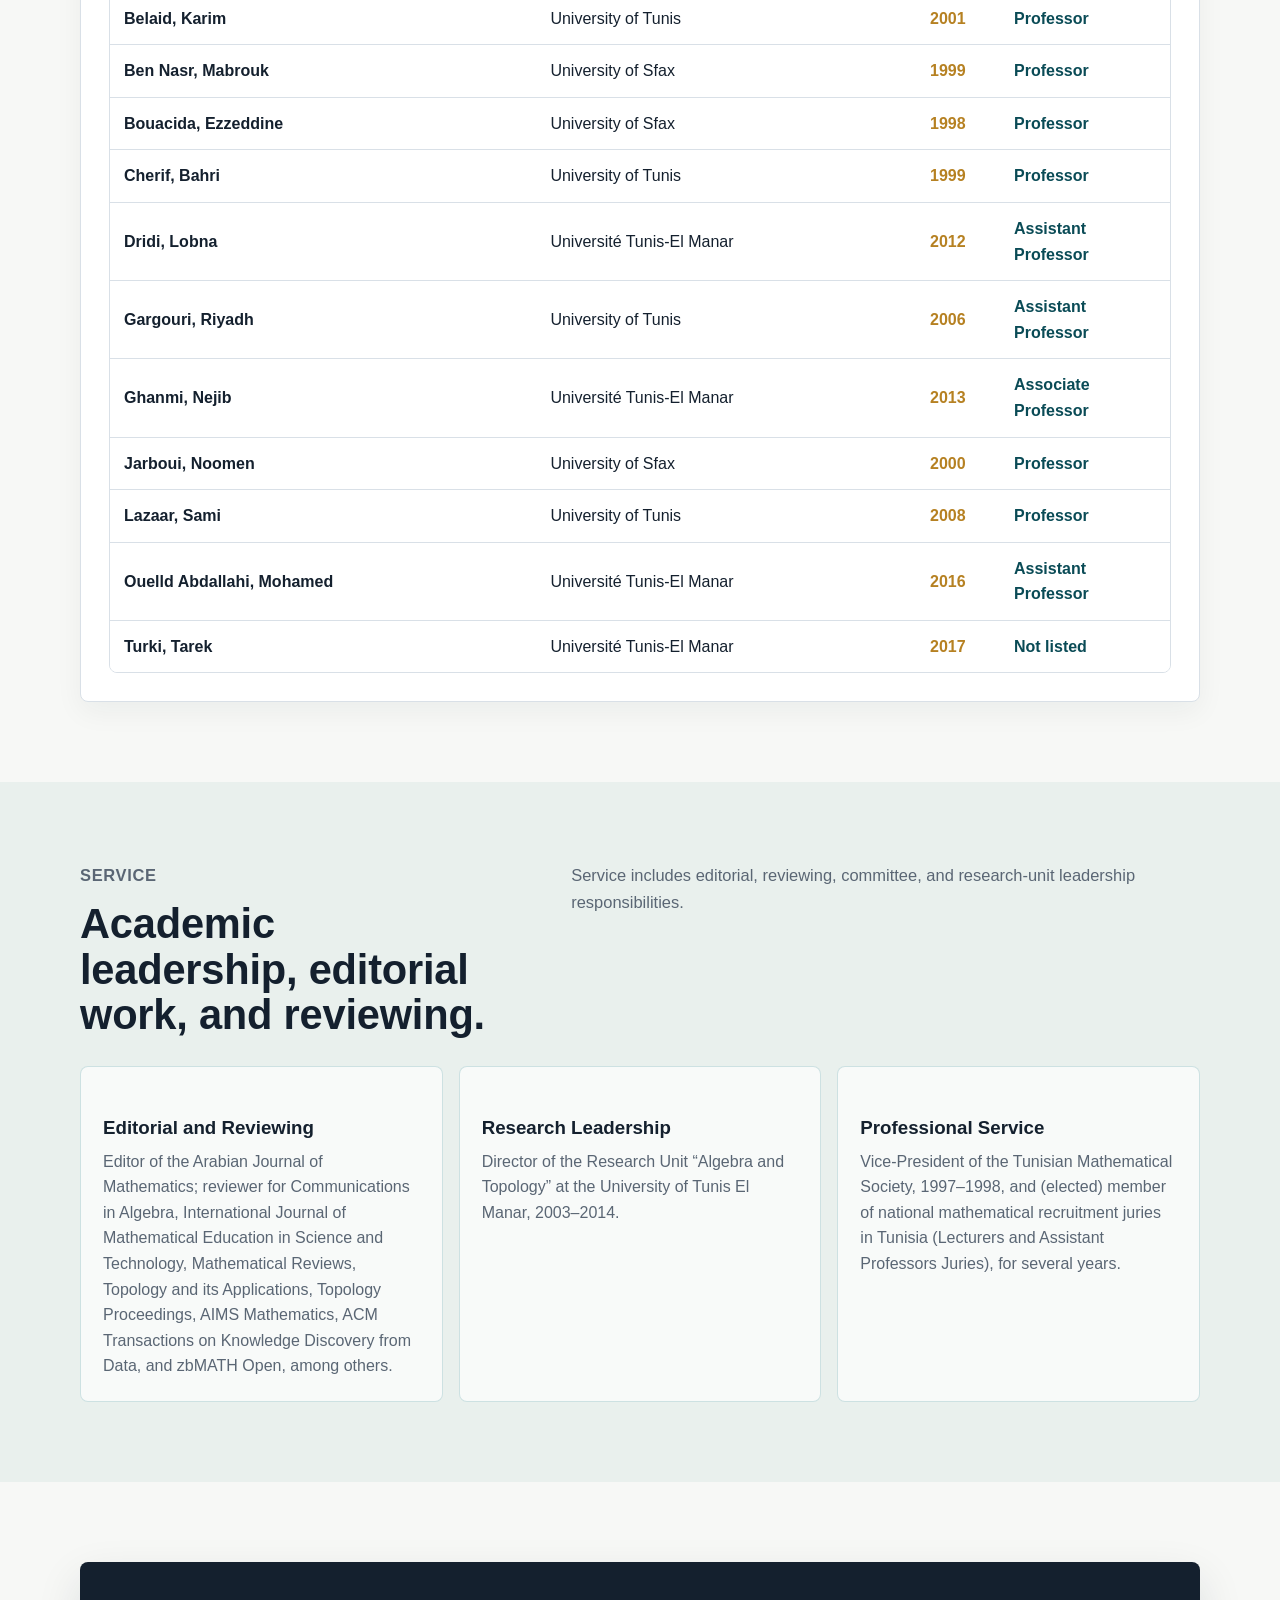
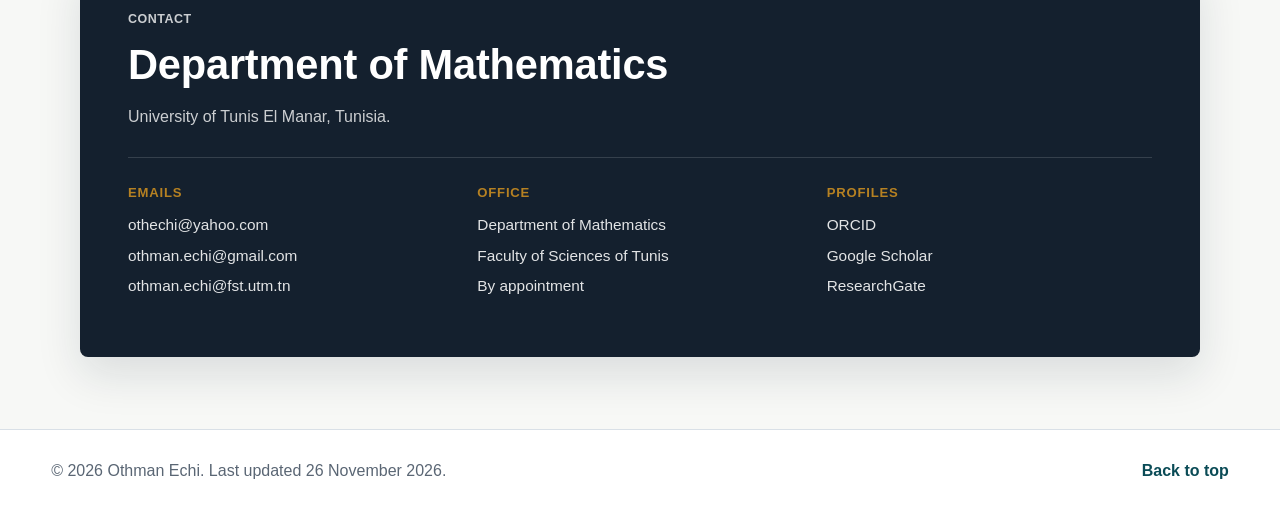
==== commit a79e8fcf: "Publish connected spaces chapter and add homepage chapter links" ====
--- a/index.htm
+++ b/index.htm
@@ -55,6 +55,7 @@
         <aside class="chapter-panel" aria-labelledby="chapter-panel-title">
           <h2 id="chapter-panel-title">General Topology Chapters html files</h2>
           <a href="Chap2_Esp_Metrique_Complets_LMI3.html" lang="fr">Chapitre 2 : Espaces m&eacute;triques complets <span aria-hidden="true">&rarr;</span></a>
+          <a href="Chap3_Esp_Connexes_LMI3.html" lang="fr">Chapitre 3 : Espaces connexes <span aria-hidden="true">&rarr;</span></a>
         </aside>
         <div class="hero-actions" aria-label="Primary links">
           <a class="button ghost" href="https://drive.google.com/drive/folders/1UjDDTHxBOWgyOfvKD9Ov06tSq1WuuK6s?usp=sharing" rel="noopener">Combinatorics-LSM1</a>
@@ -760,6 +761,7 @@
           <p>Course materials, exercise sheets, and pedagogical resources for General Topology-LMI3.</p>
           <a href="https://drive.google.com/drive/folders/14zMOgdNLsMqSFA5qNI2-kKv99u6Kudml?usp=sharing" rel="noopener">Open the Google Drive folder</a>
           <p><a href="Chap2_Esp_Metrique_Complets_LMI3.html">Chapitre 2 : Espaces m&eacute;triques complets</a></p>
+          <p><a href="Chap3_Esp_Connexes_LMI3.html">Chapitre 3 : Espaces connexes</a></p>
         </article>
         <article class="timeline-highlight">
           <time>Teaching tool</time>
@@ -957,7 +959,7 @@
   </main>
 
   <footer class="site-footer">
-    <p>&copy; 2026 Othman Echi. Last updated 25 November 2026.</p>
+    <p>&copy; 2026 Othman Echi. Last updated 26 November 2026.</p>
     <a href="#top">Back to top</a>
   </footer>
 </body>
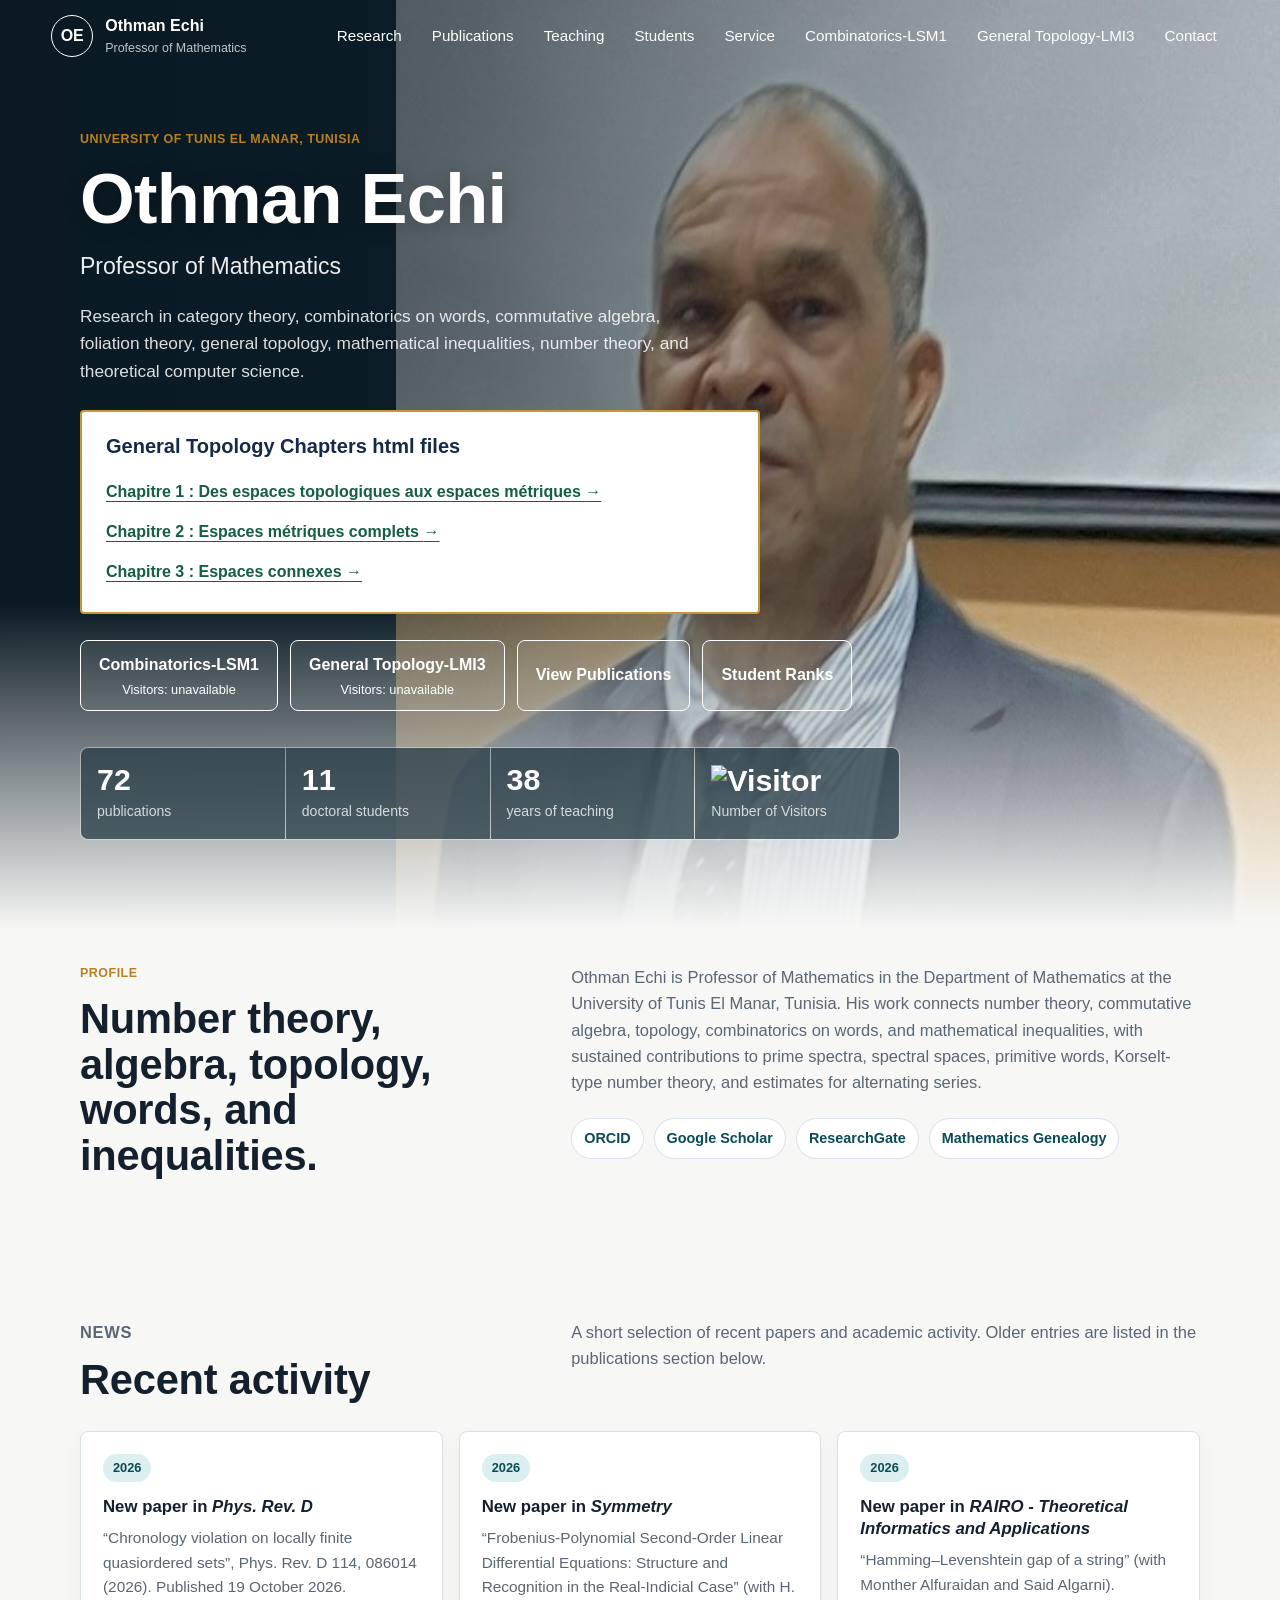
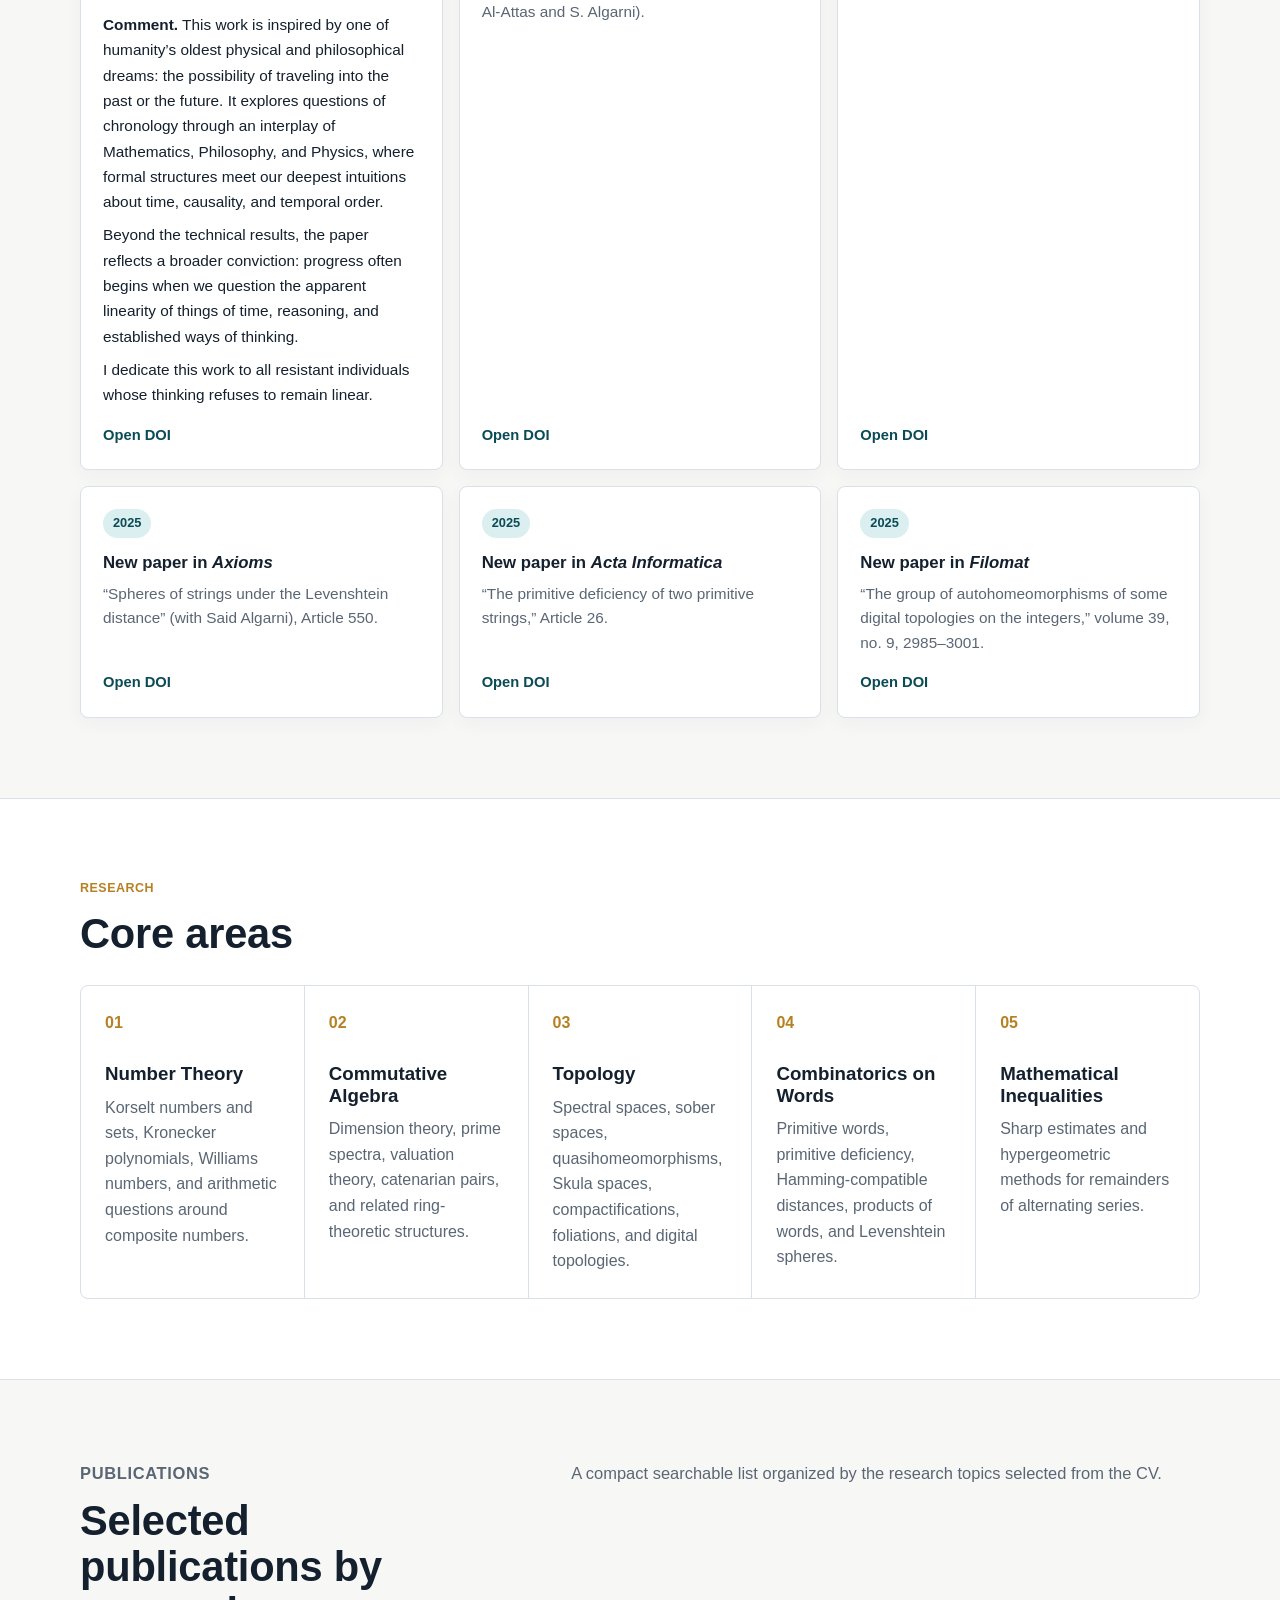
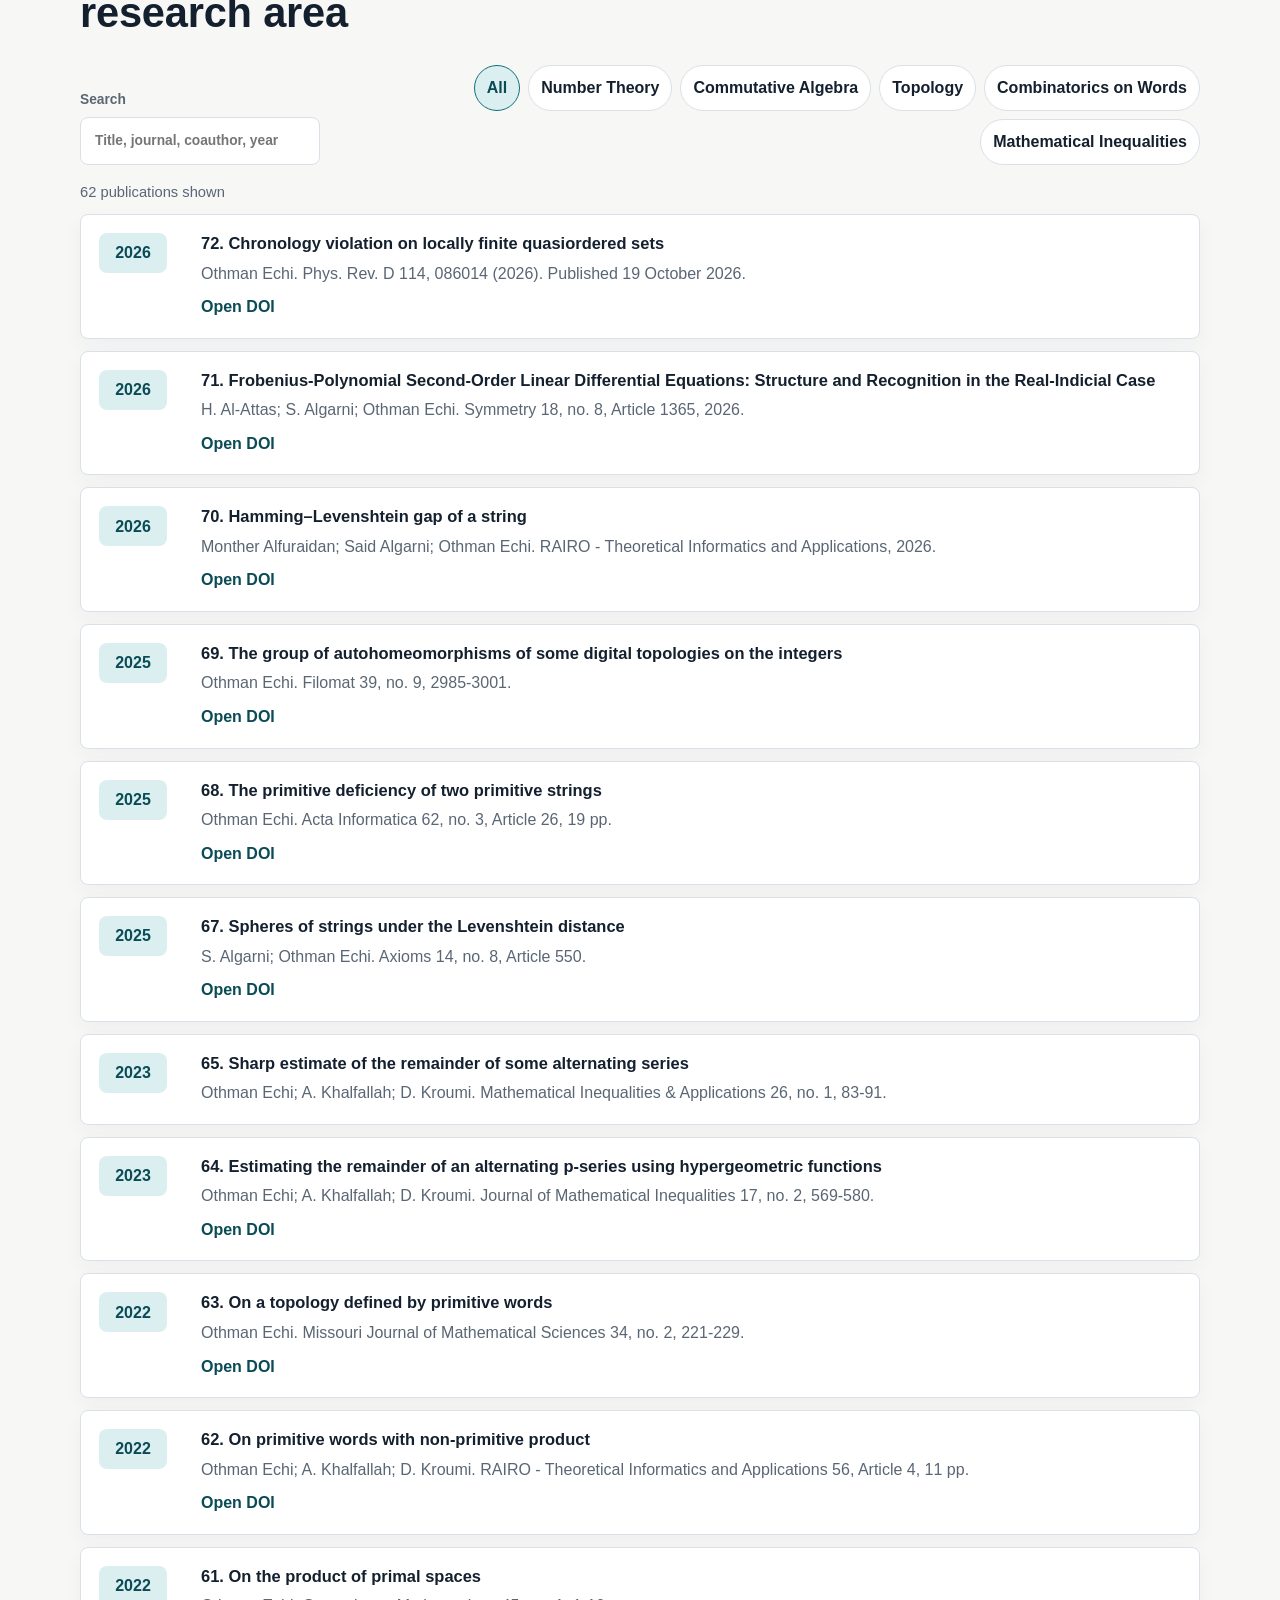
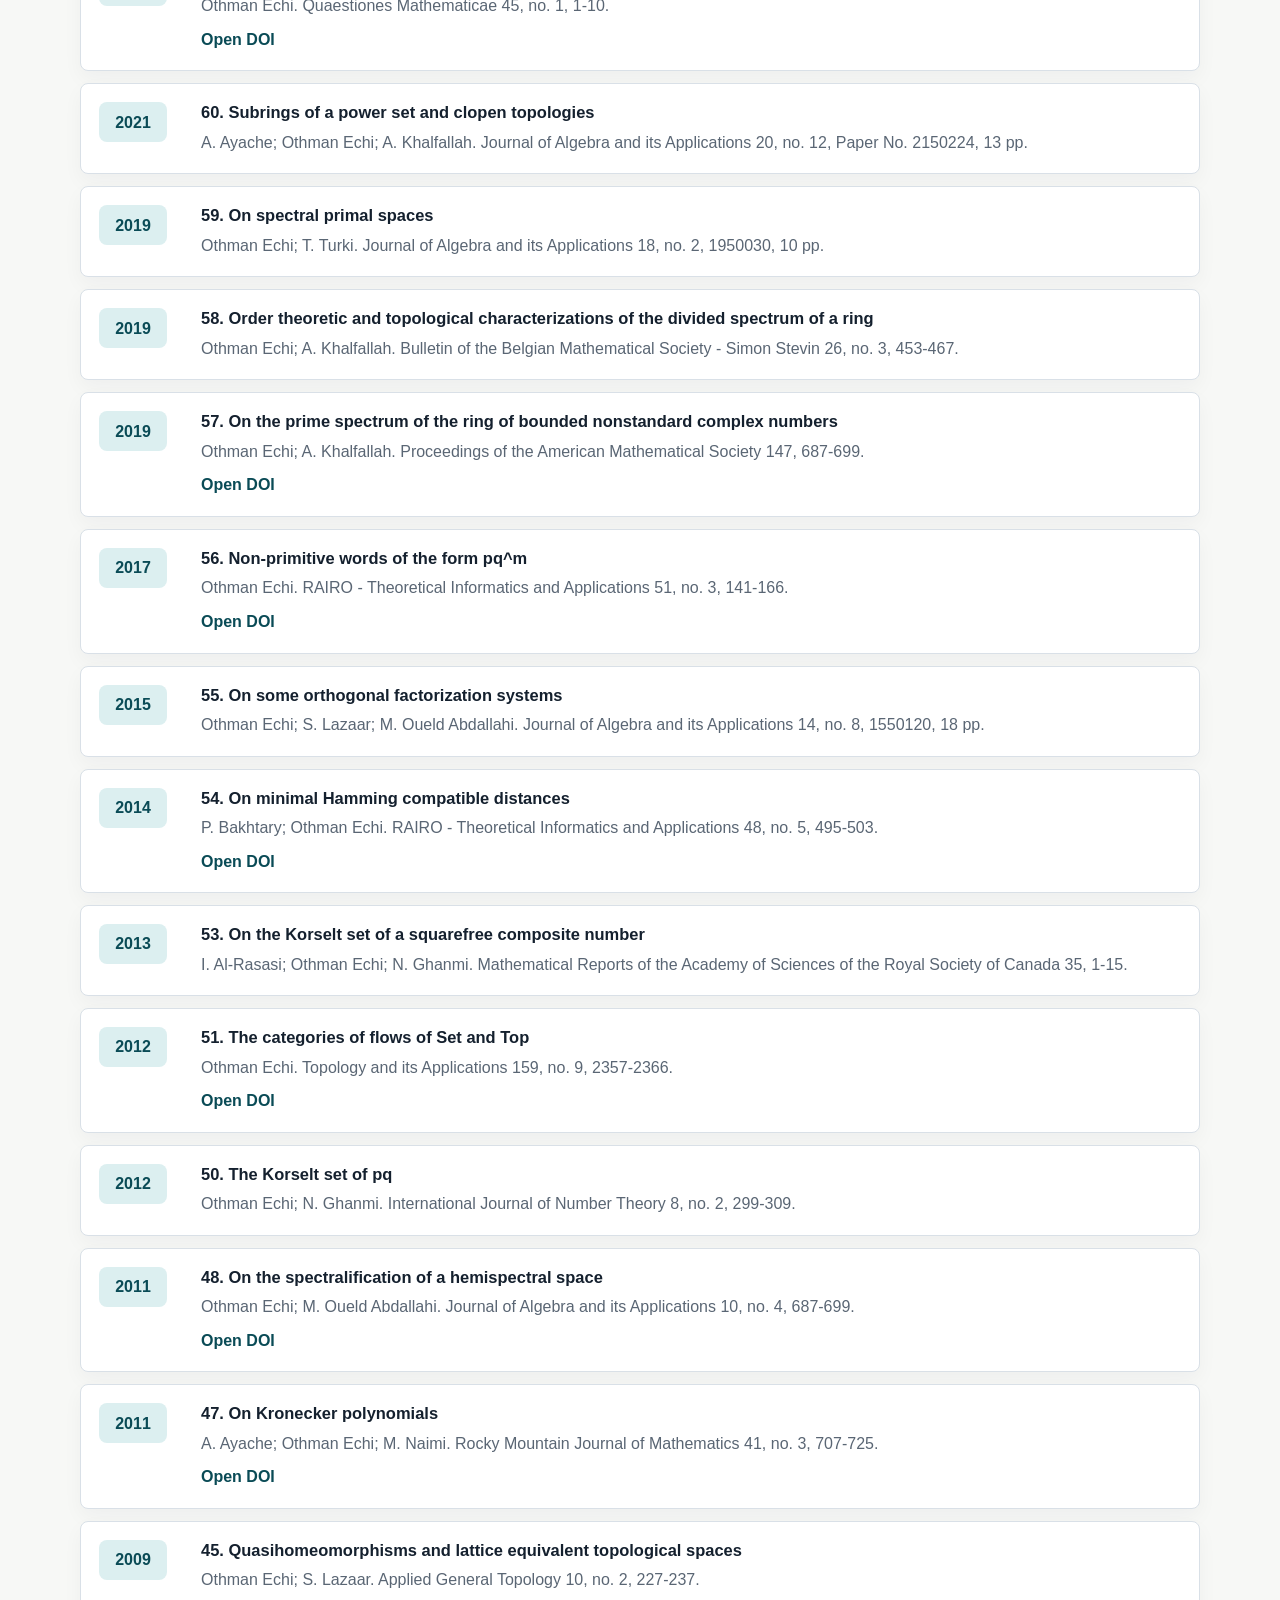
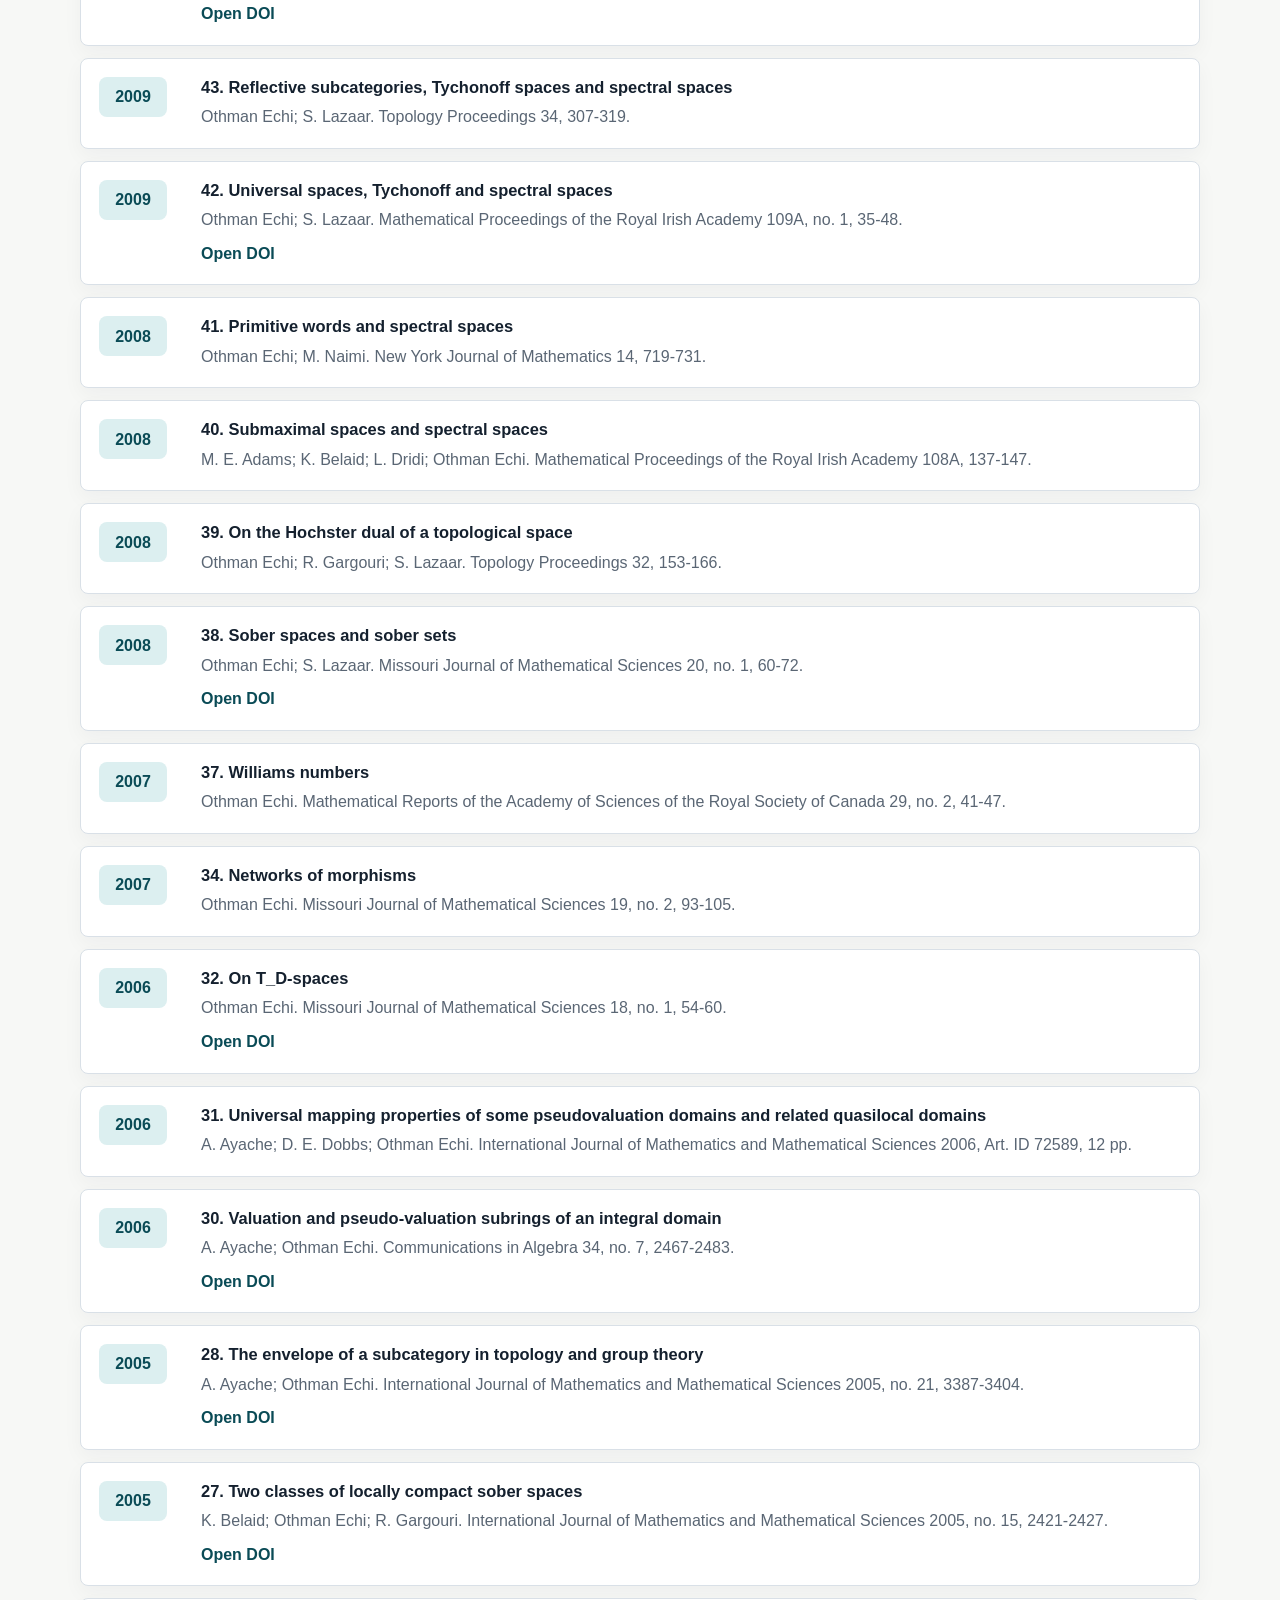
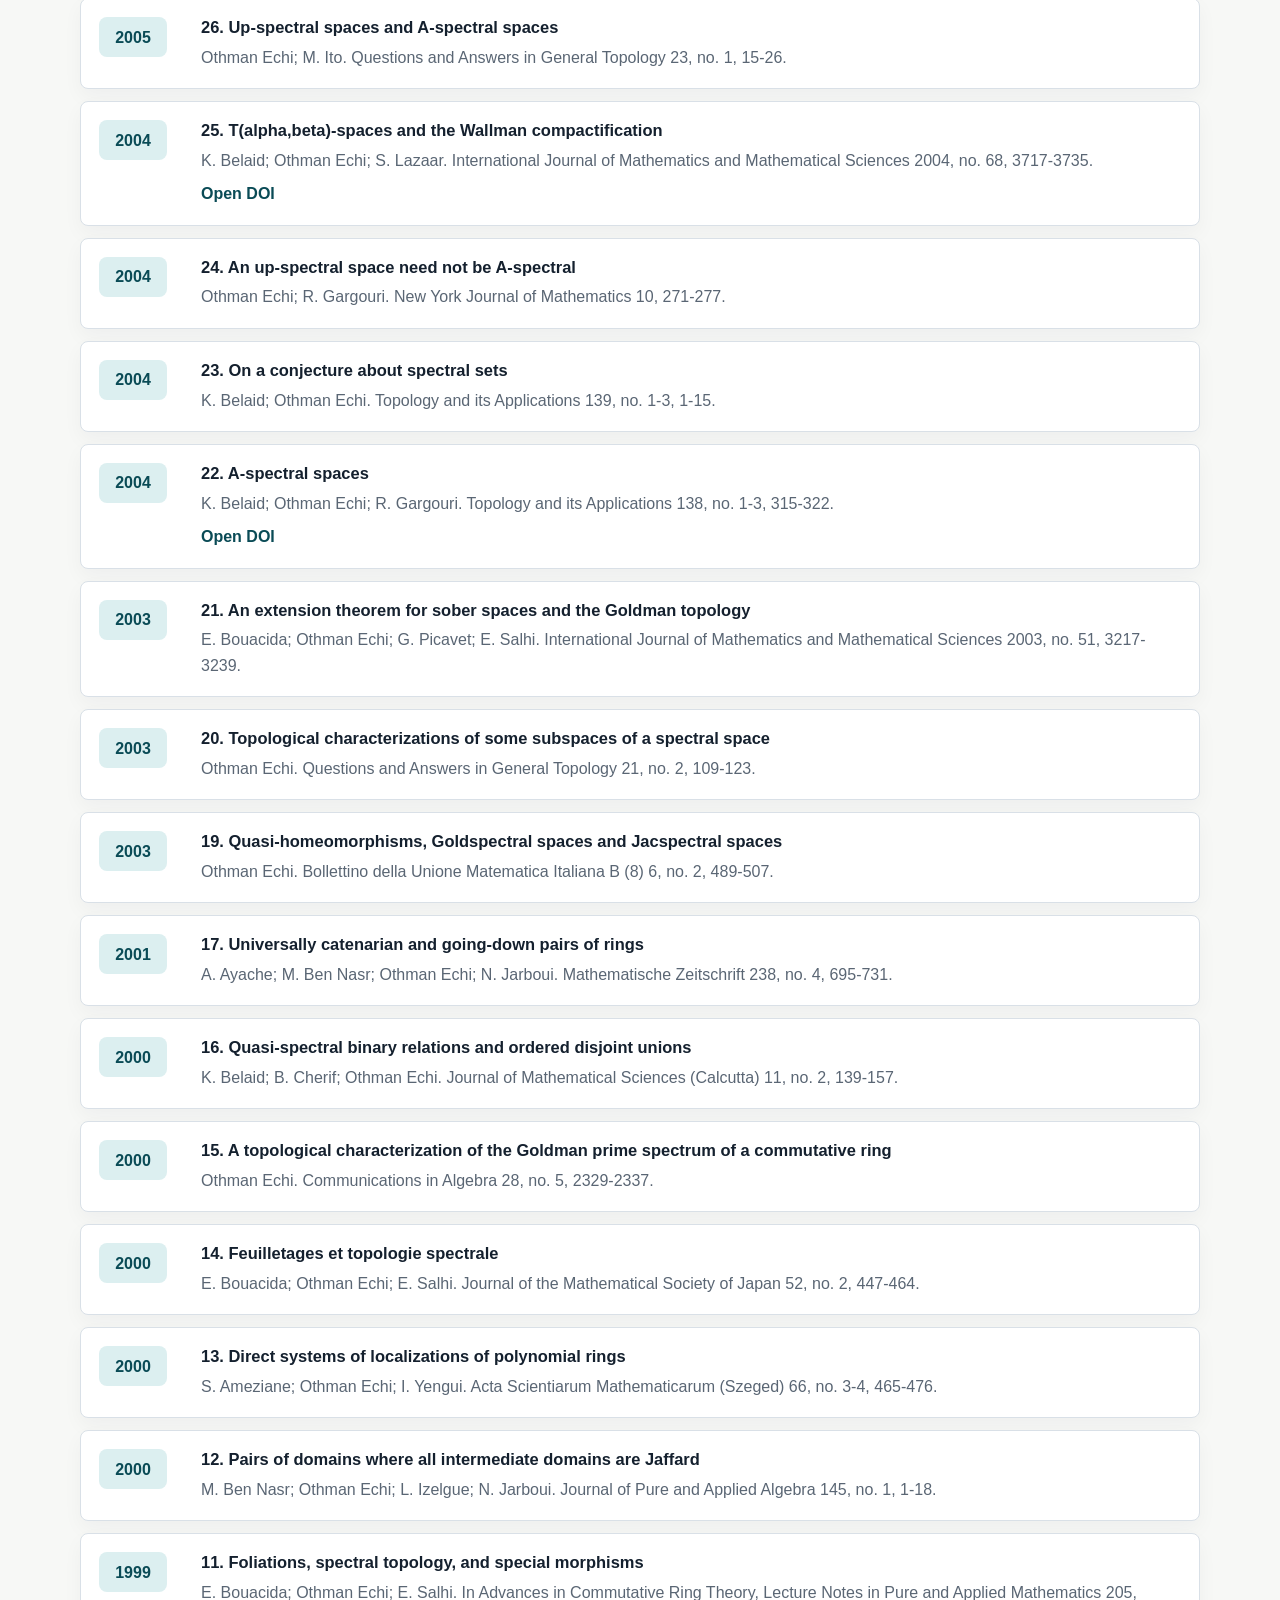
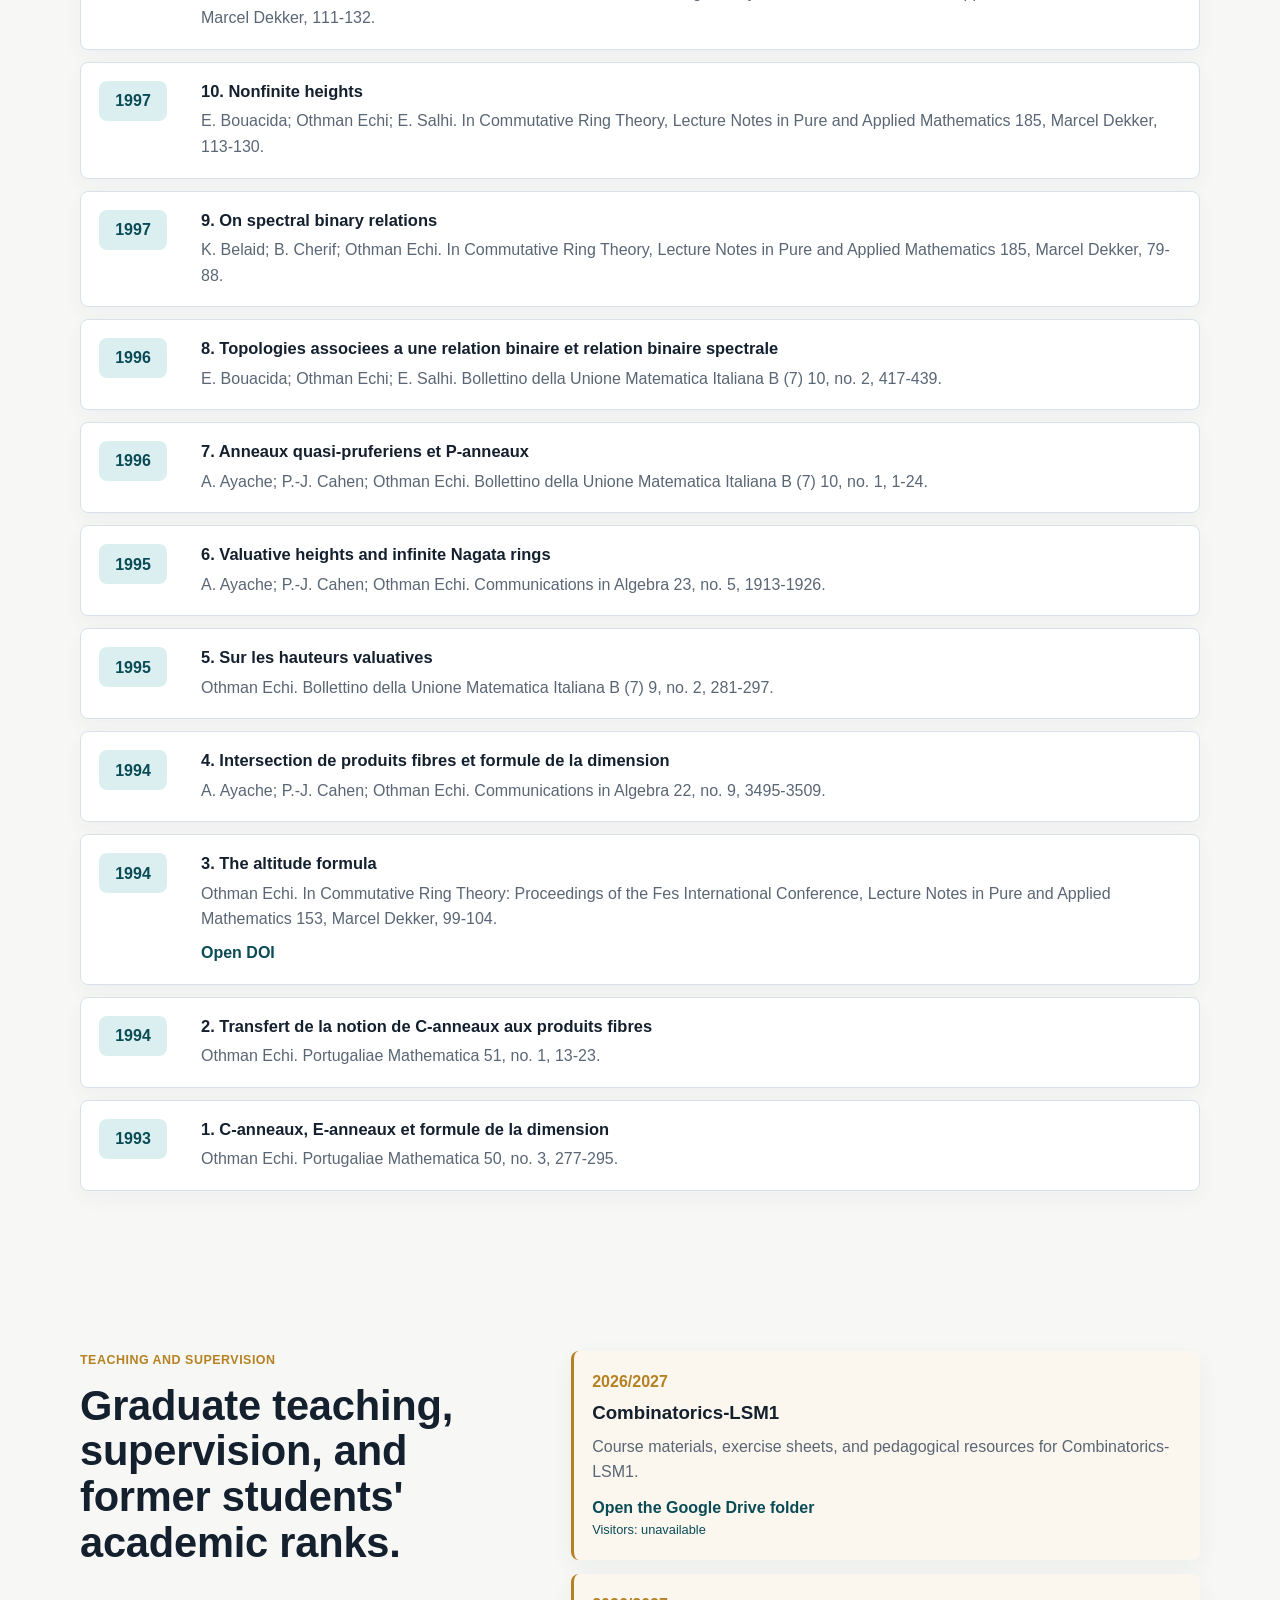
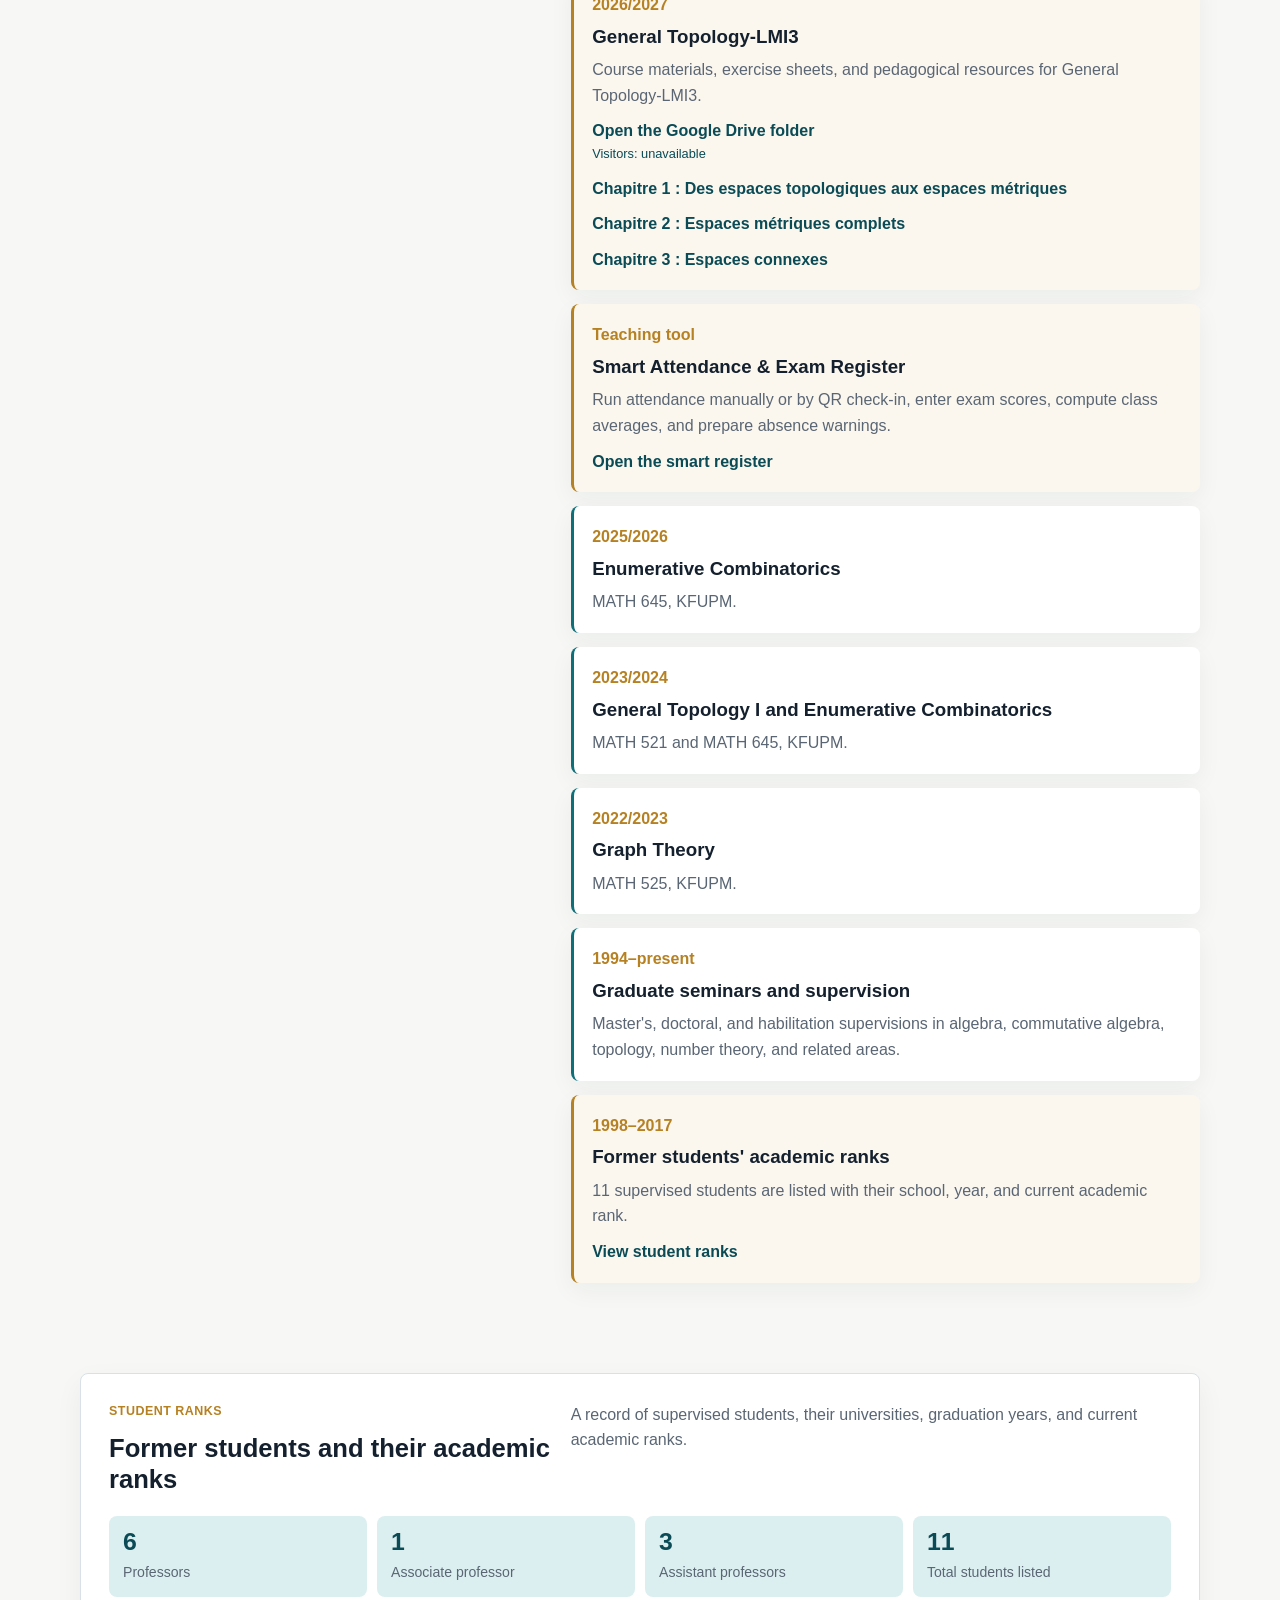
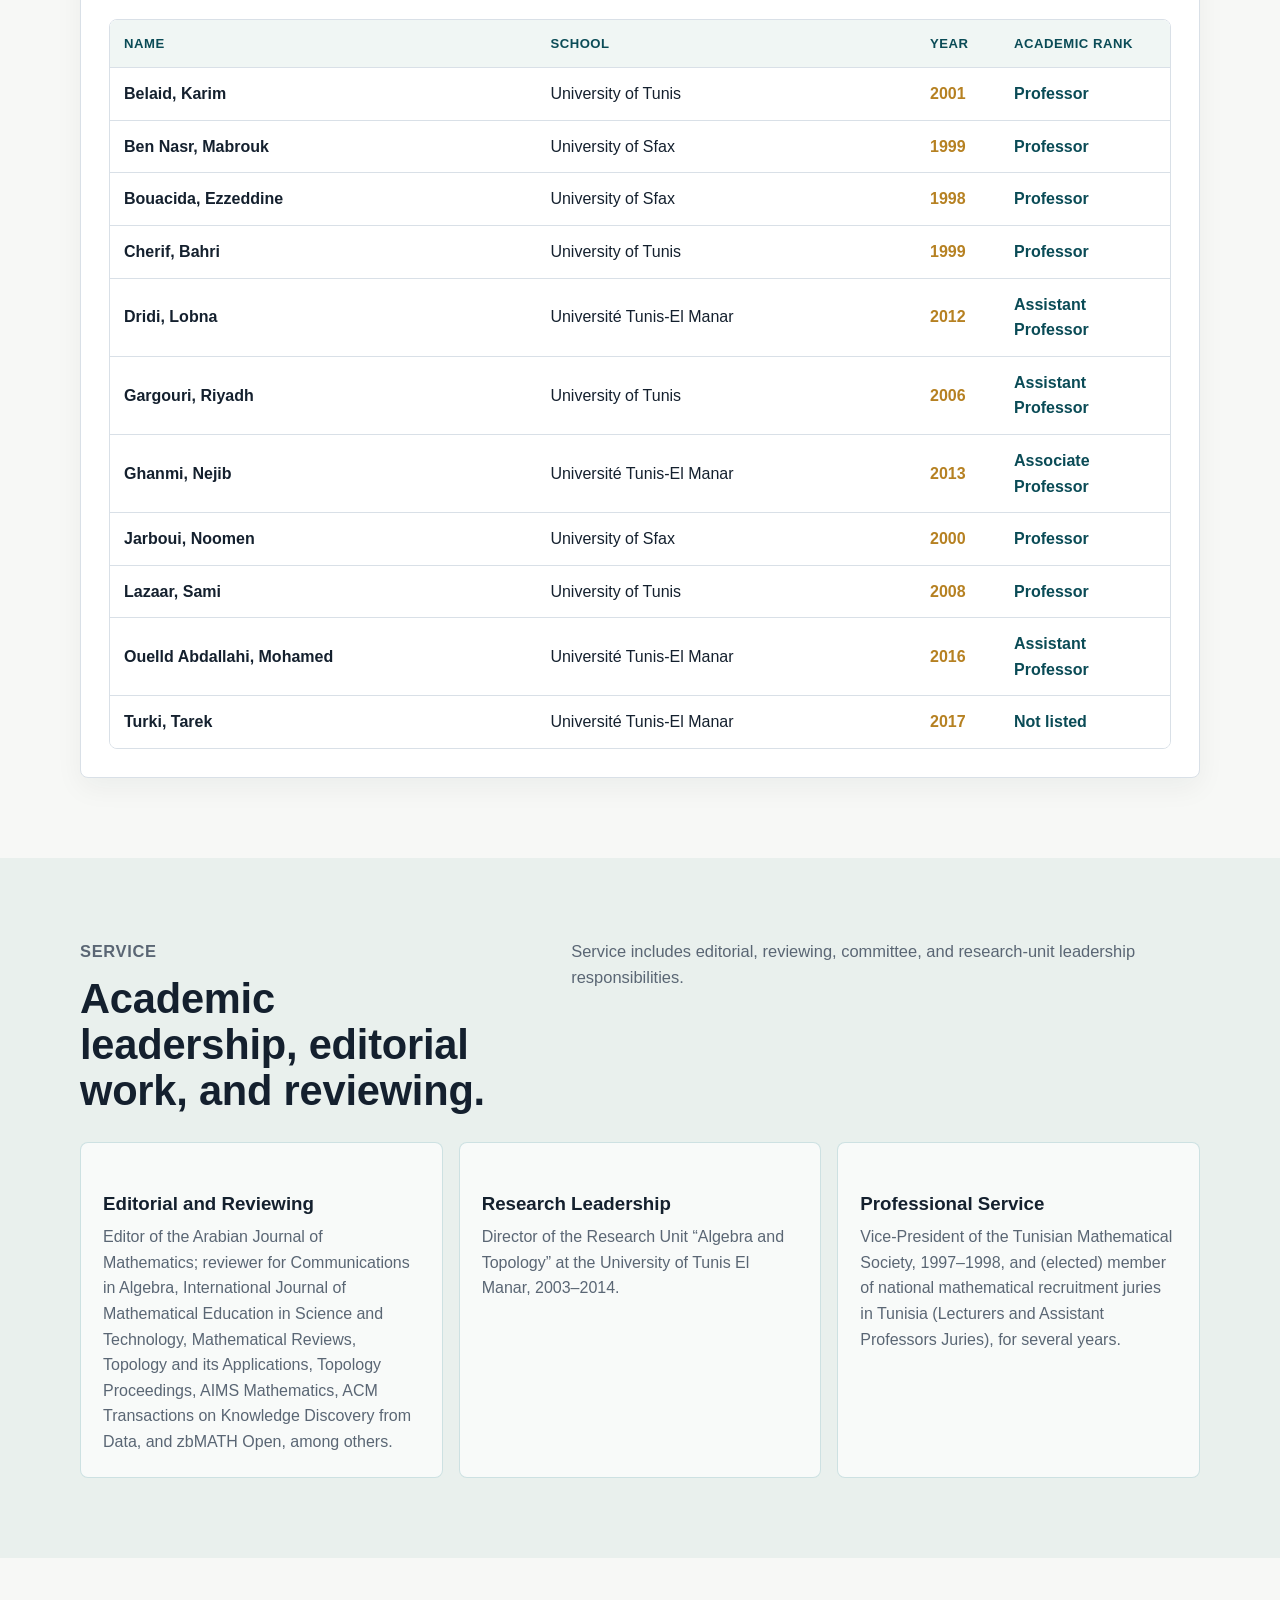
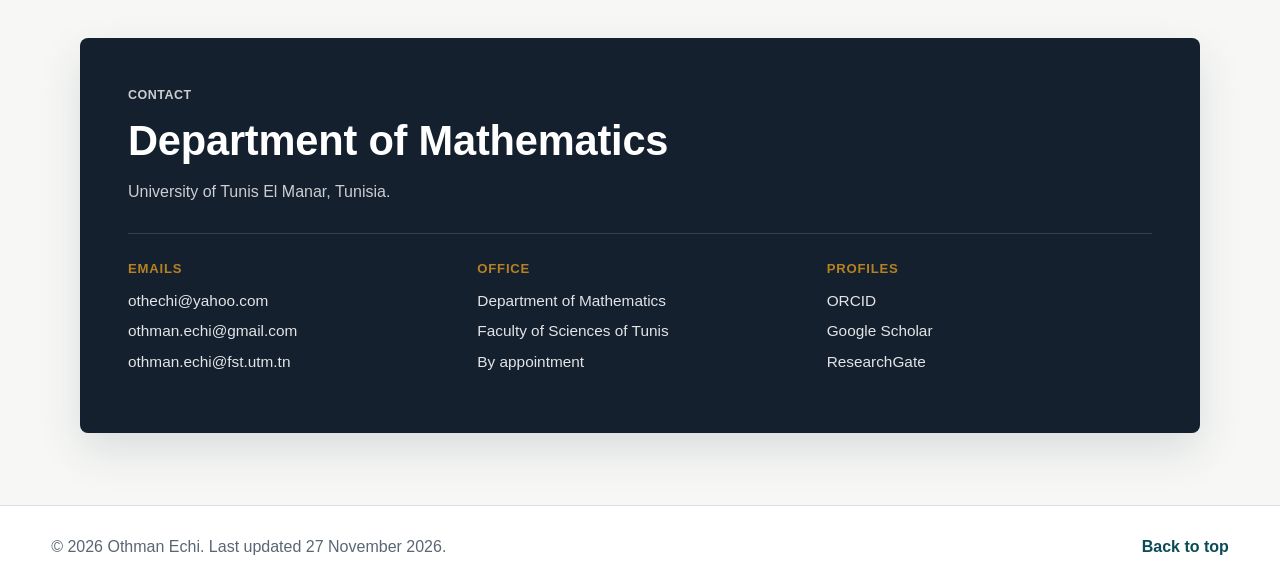
==== commit 6f49f47f: "Publish metric spaces chapter 1 and link from homepage" ====
--- a/index.htm
+++ b/index.htm
@@ -54,6 +54,7 @@
         </p>
         <aside class="chapter-panel" aria-labelledby="chapter-panel-title">
           <h2 id="chapter-panel-title">General Topology Chapters html files</h2>
+          <a href="Chap1_Esp_Metrique_LMI3.html" lang="fr">Chapitre 1 : Des espaces topologiques aux espaces m&eacute;triques <span aria-hidden="true">&rarr;</span></a>
           <a href="Chap2_Esp_Metrique_Complets_LMI3.html" lang="fr">Chapitre 2 : Espaces m&eacute;triques complets <span aria-hidden="true">&rarr;</span></a>
           <a href="Chap3_Esp_Connexes_LMI3.html" lang="fr">Chapitre 3 : Espaces connexes <span aria-hidden="true">&rarr;</span></a>
         </aside>
@@ -760,6 +761,7 @@
           <h3>General Topology-LMI3</h3>
           <p>Course materials, exercise sheets, and pedagogical resources for General Topology-LMI3.</p>
           <a href="https://drive.google.com/drive/folders/14zMOgdNLsMqSFA5qNI2-kKv99u6Kudml?usp=sharing" rel="noopener">Open the Google Drive folder</a>
+          <p><a href="Chap1_Esp_Metrique_LMI3.html">Chapitre 1 : Des espaces topologiques aux espaces m&eacute;triques</a></p>
           <p><a href="Chap2_Esp_Metrique_Complets_LMI3.html">Chapitre 2 : Espaces m&eacute;triques complets</a></p>
           <p><a href="Chap3_Esp_Connexes_LMI3.html">Chapitre 3 : Espaces connexes</a></p>
         </article>
@@ -959,7 +961,7 @@
   </main>
 
   <footer class="site-footer">
-    <p>&copy; 2026 Othman Echi. Last updated 26 November 2026.</p>
+    <p>&copy; 2026 Othman Echi. Last updated 27 November 2026.</p>
     <a href="#top">Back to top</a>
   </footer>
 </body>
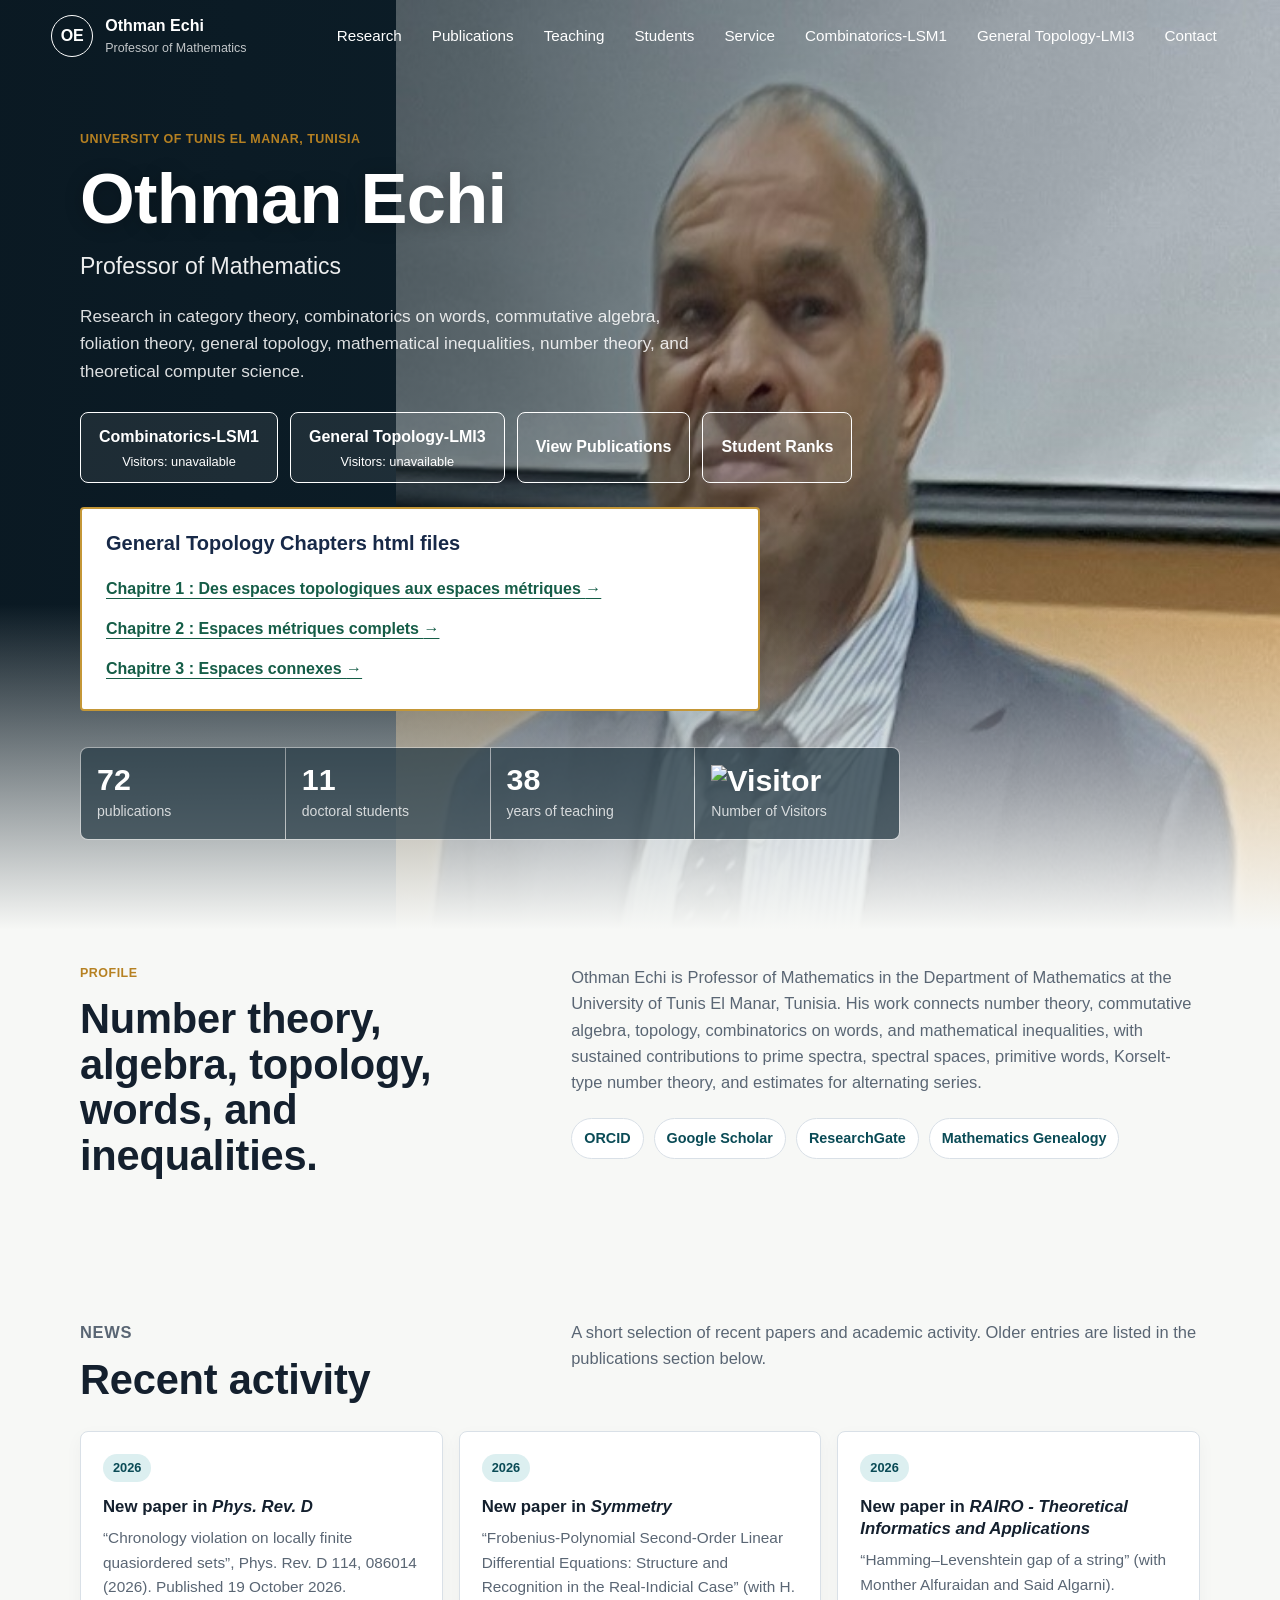
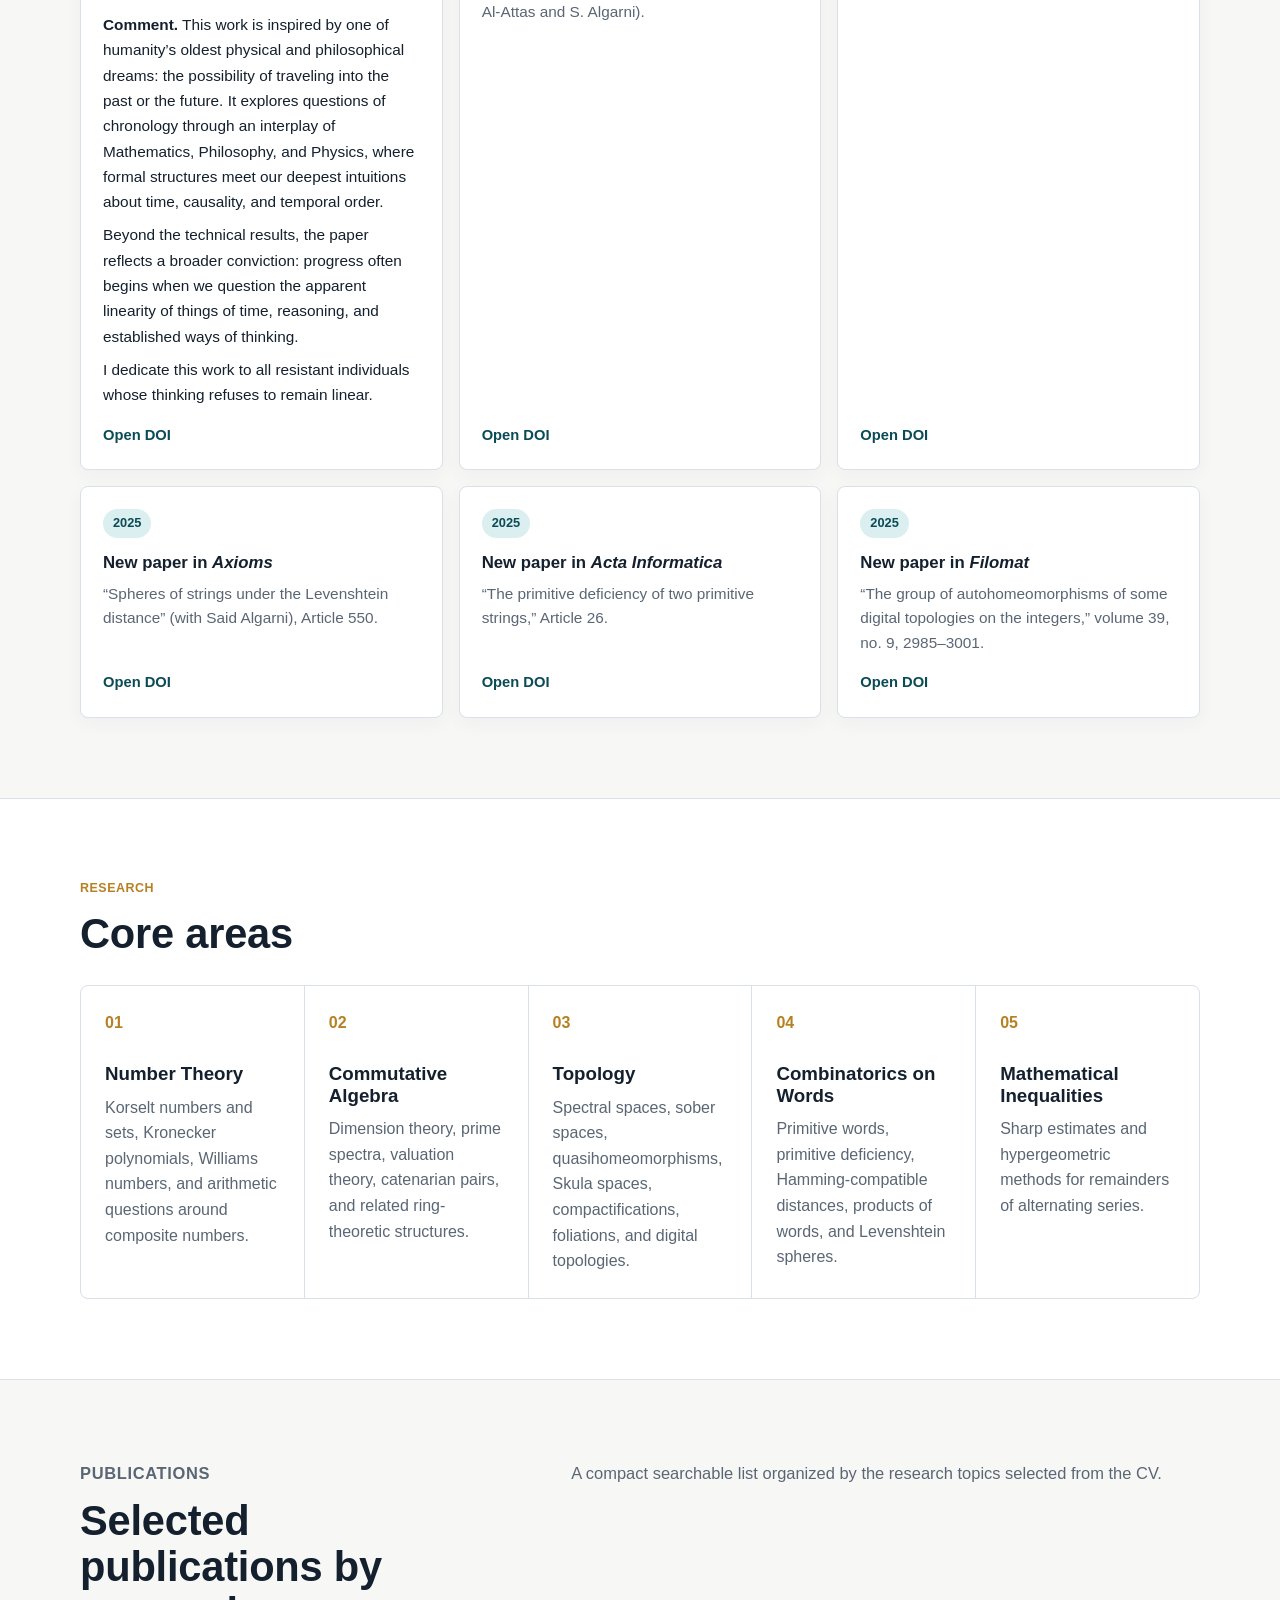
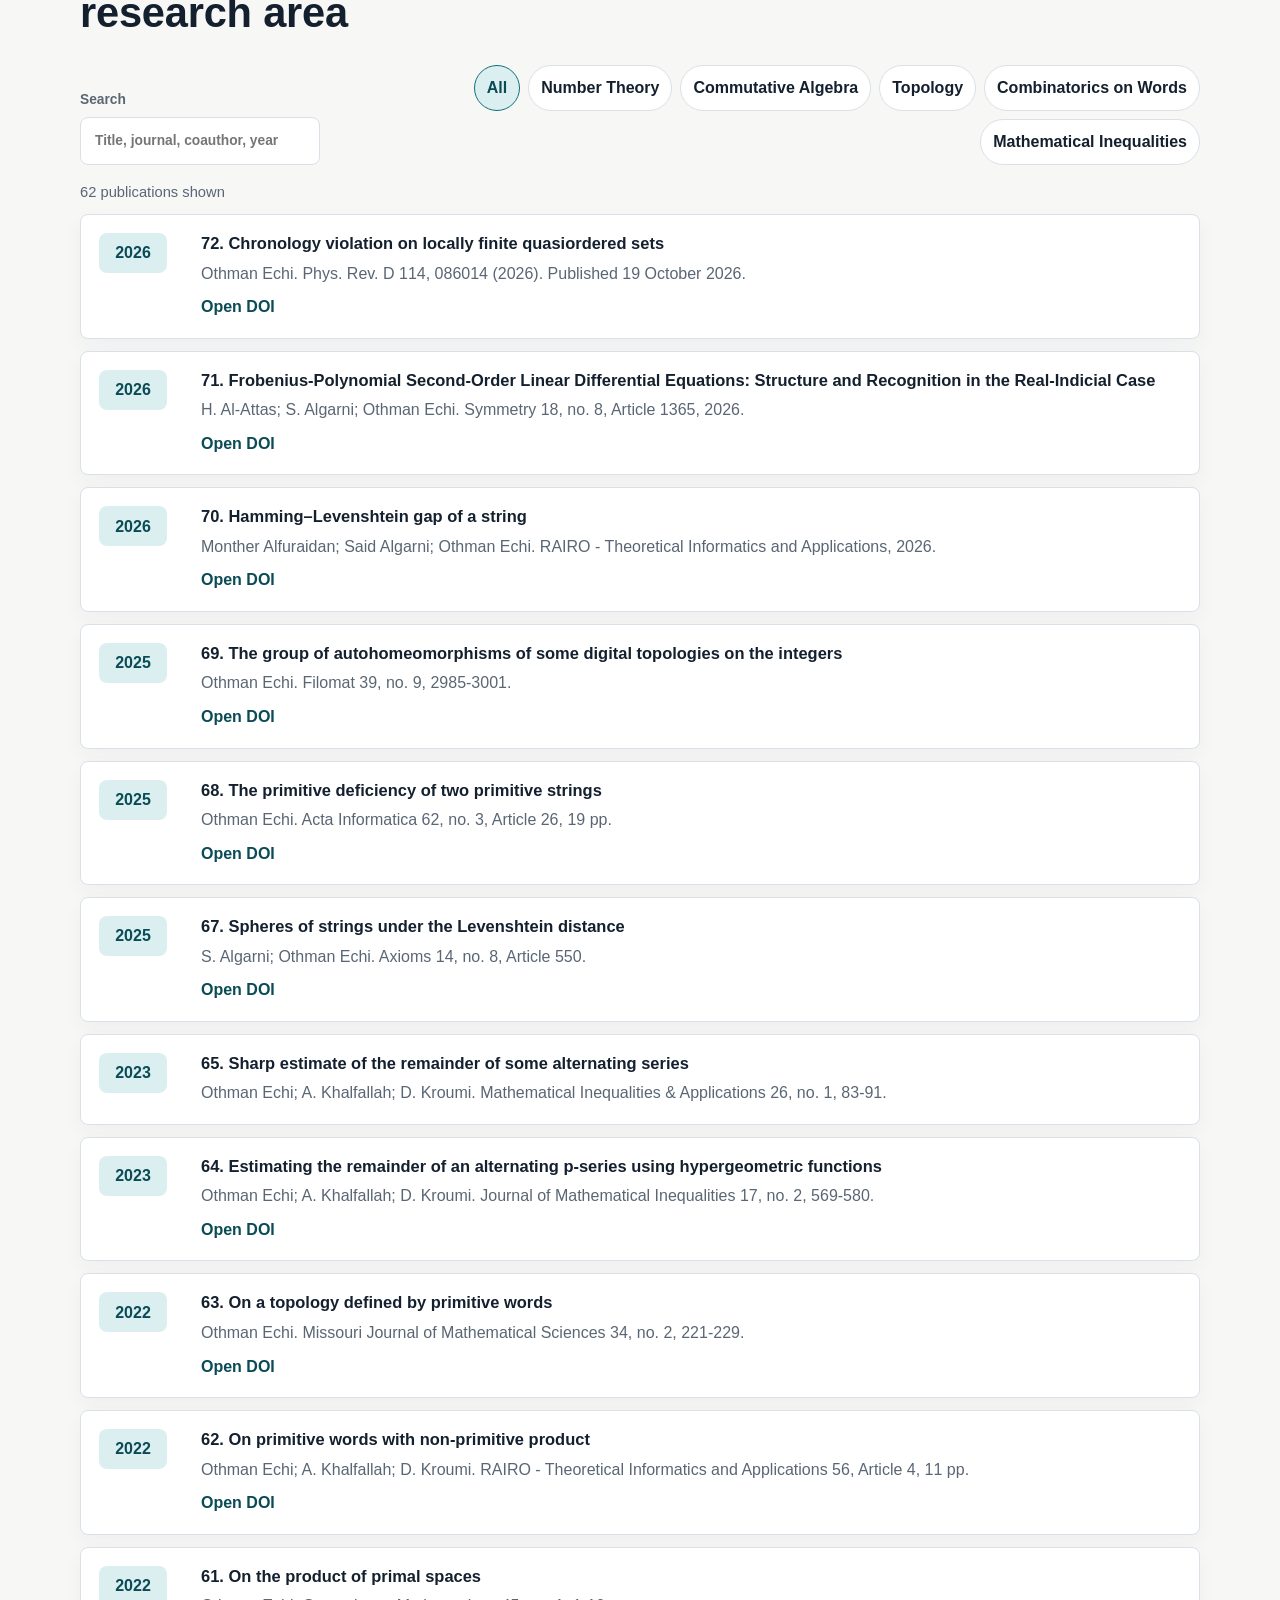
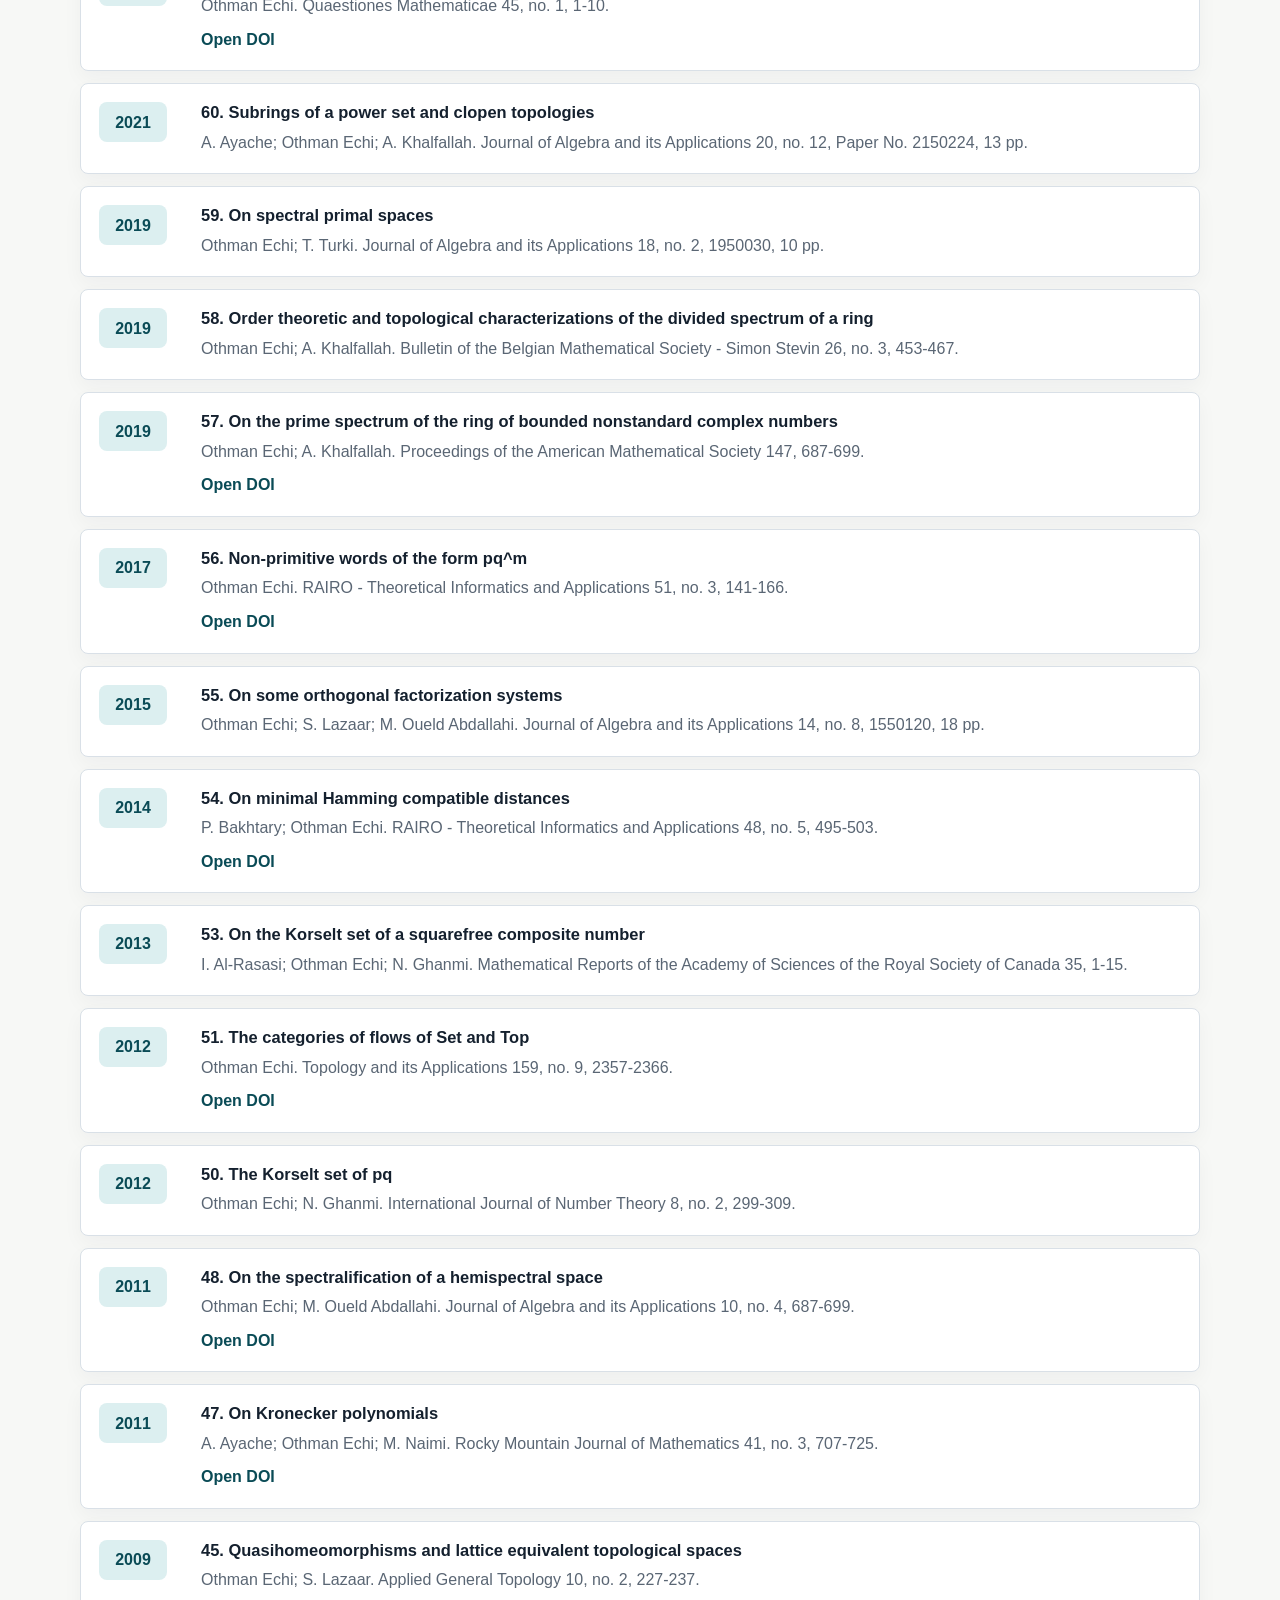
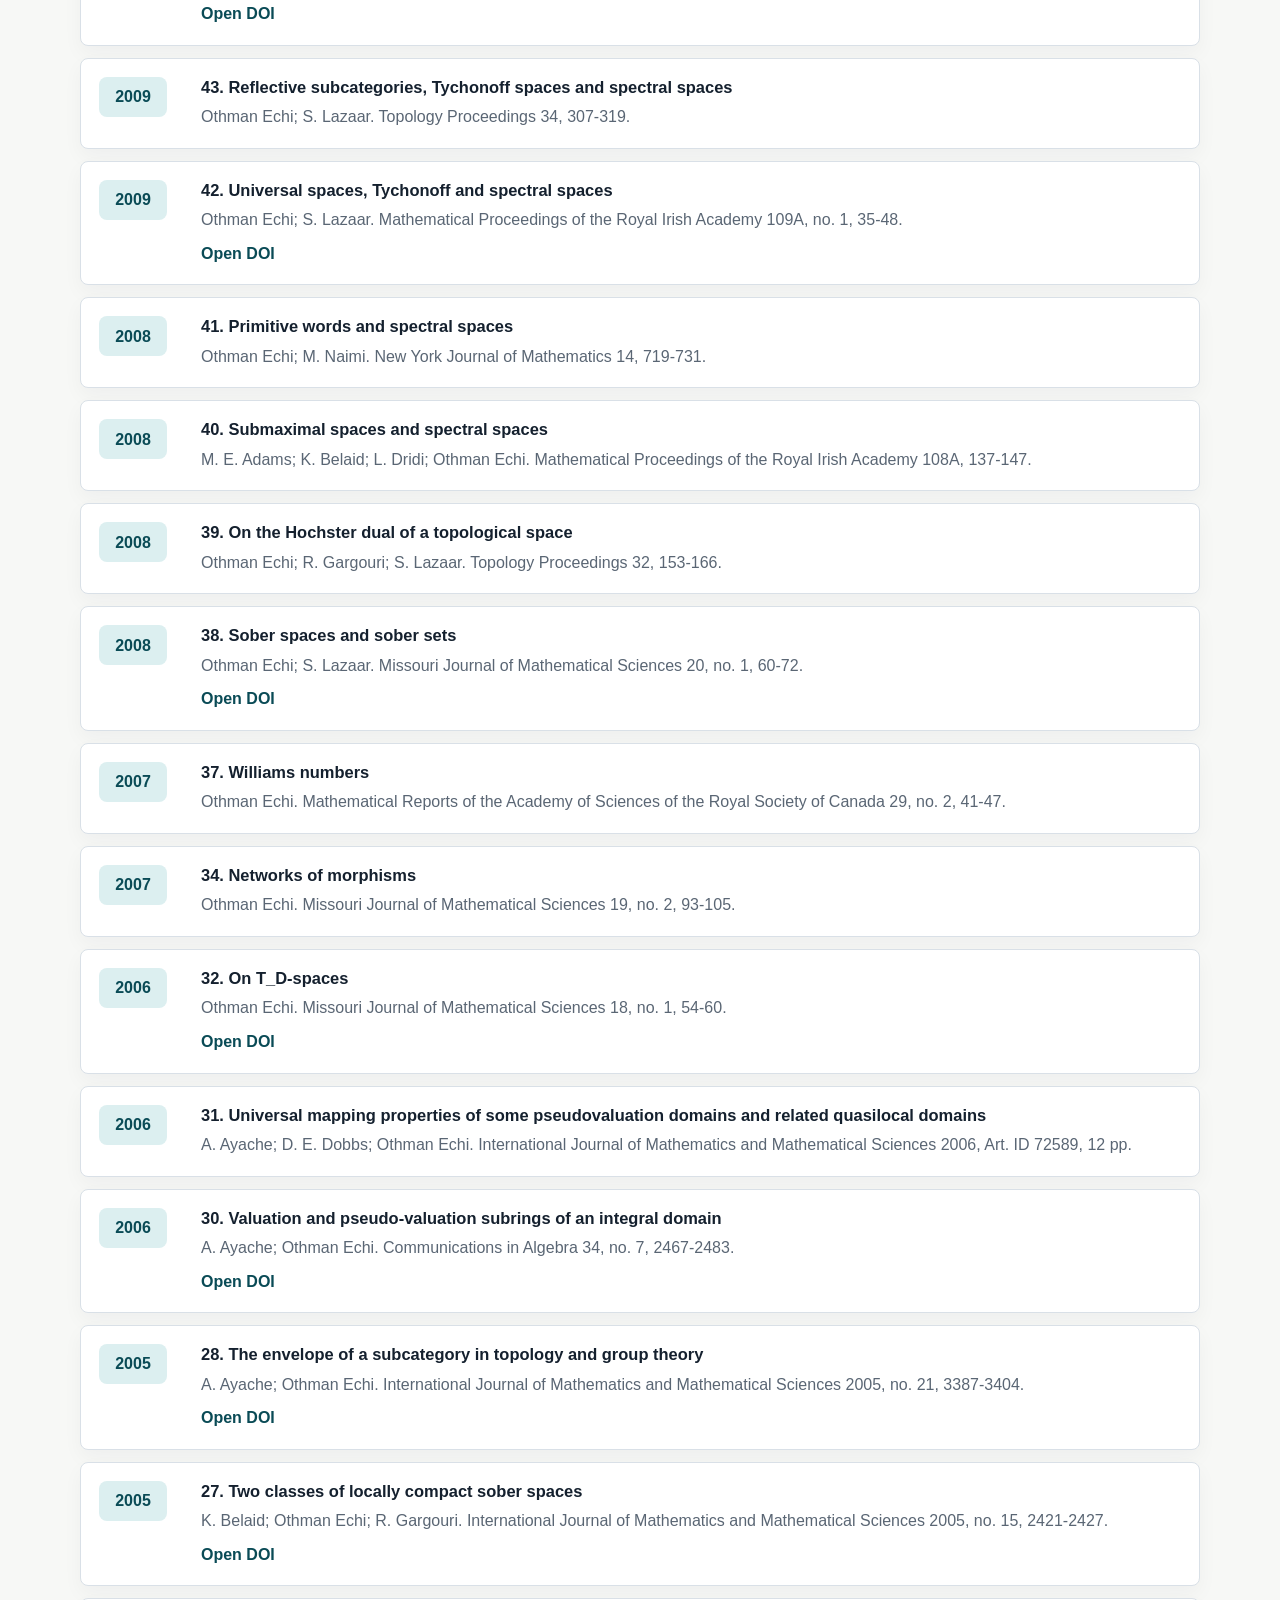
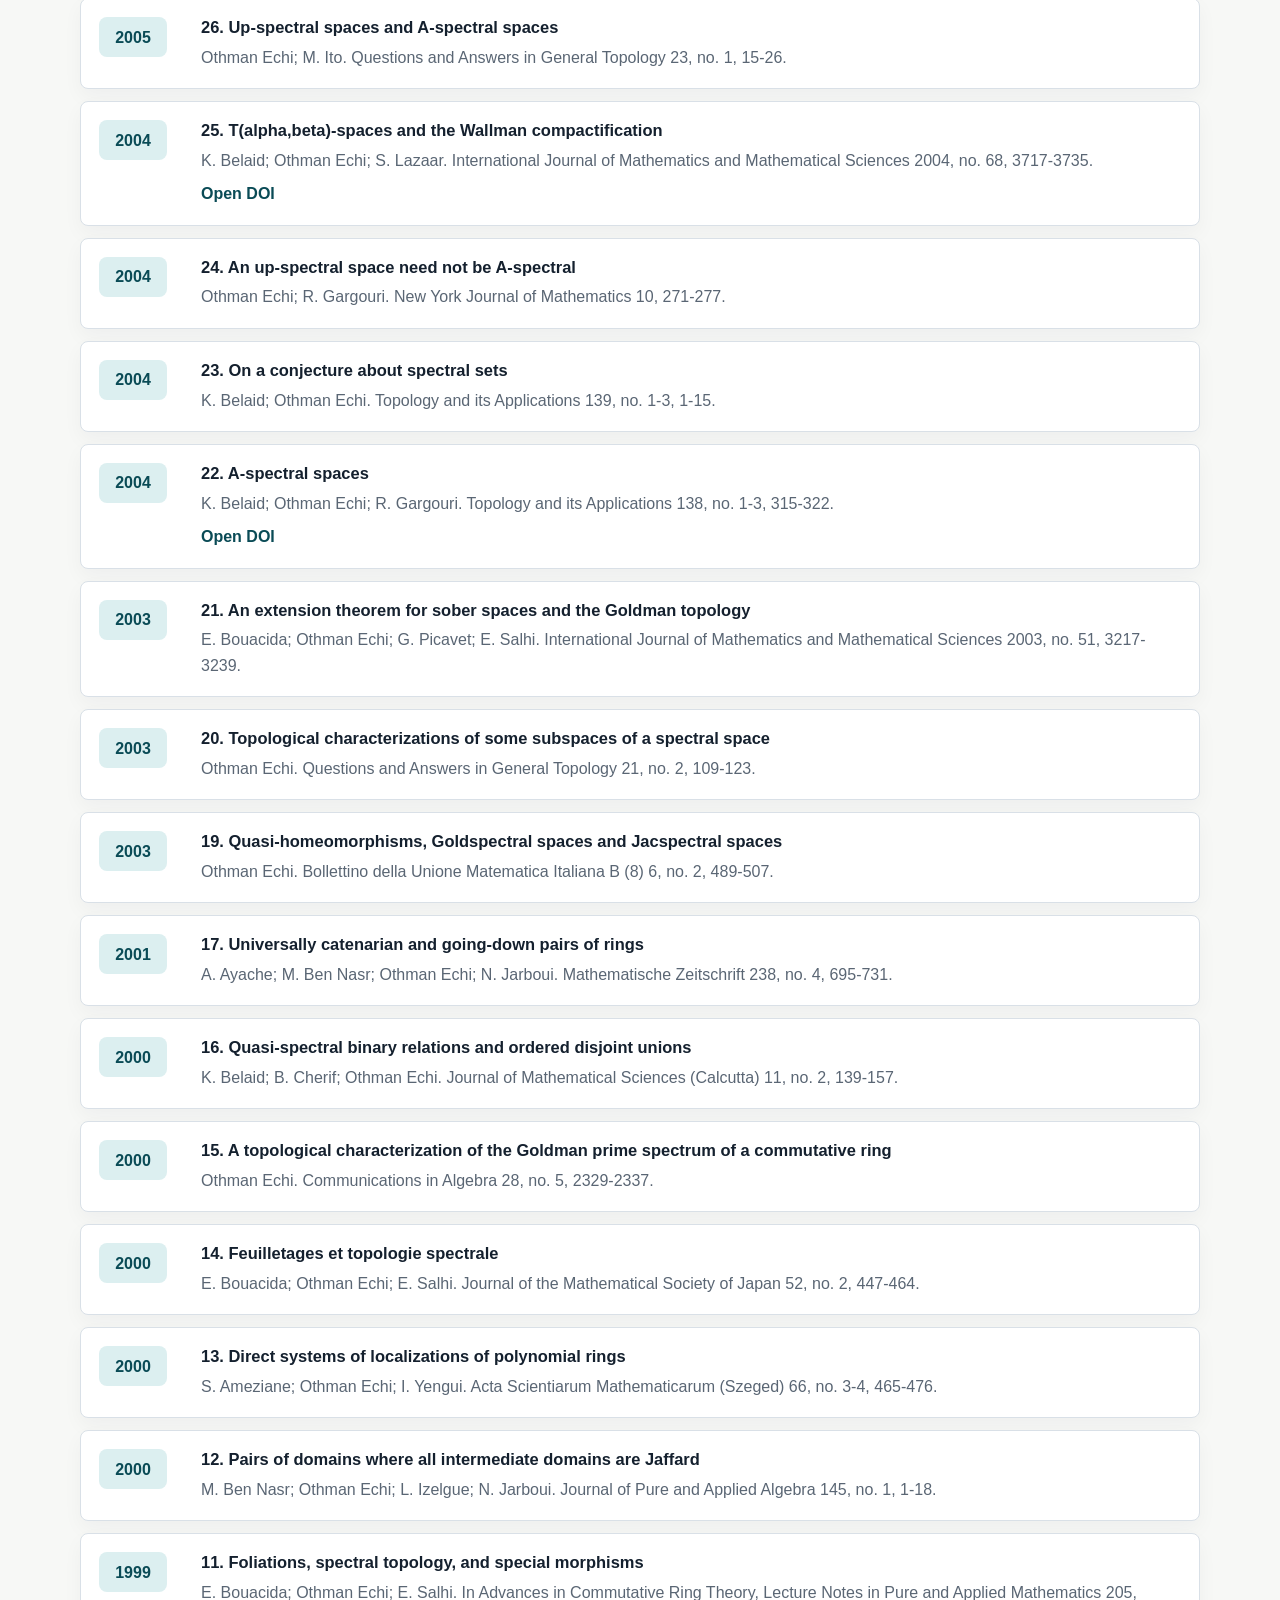
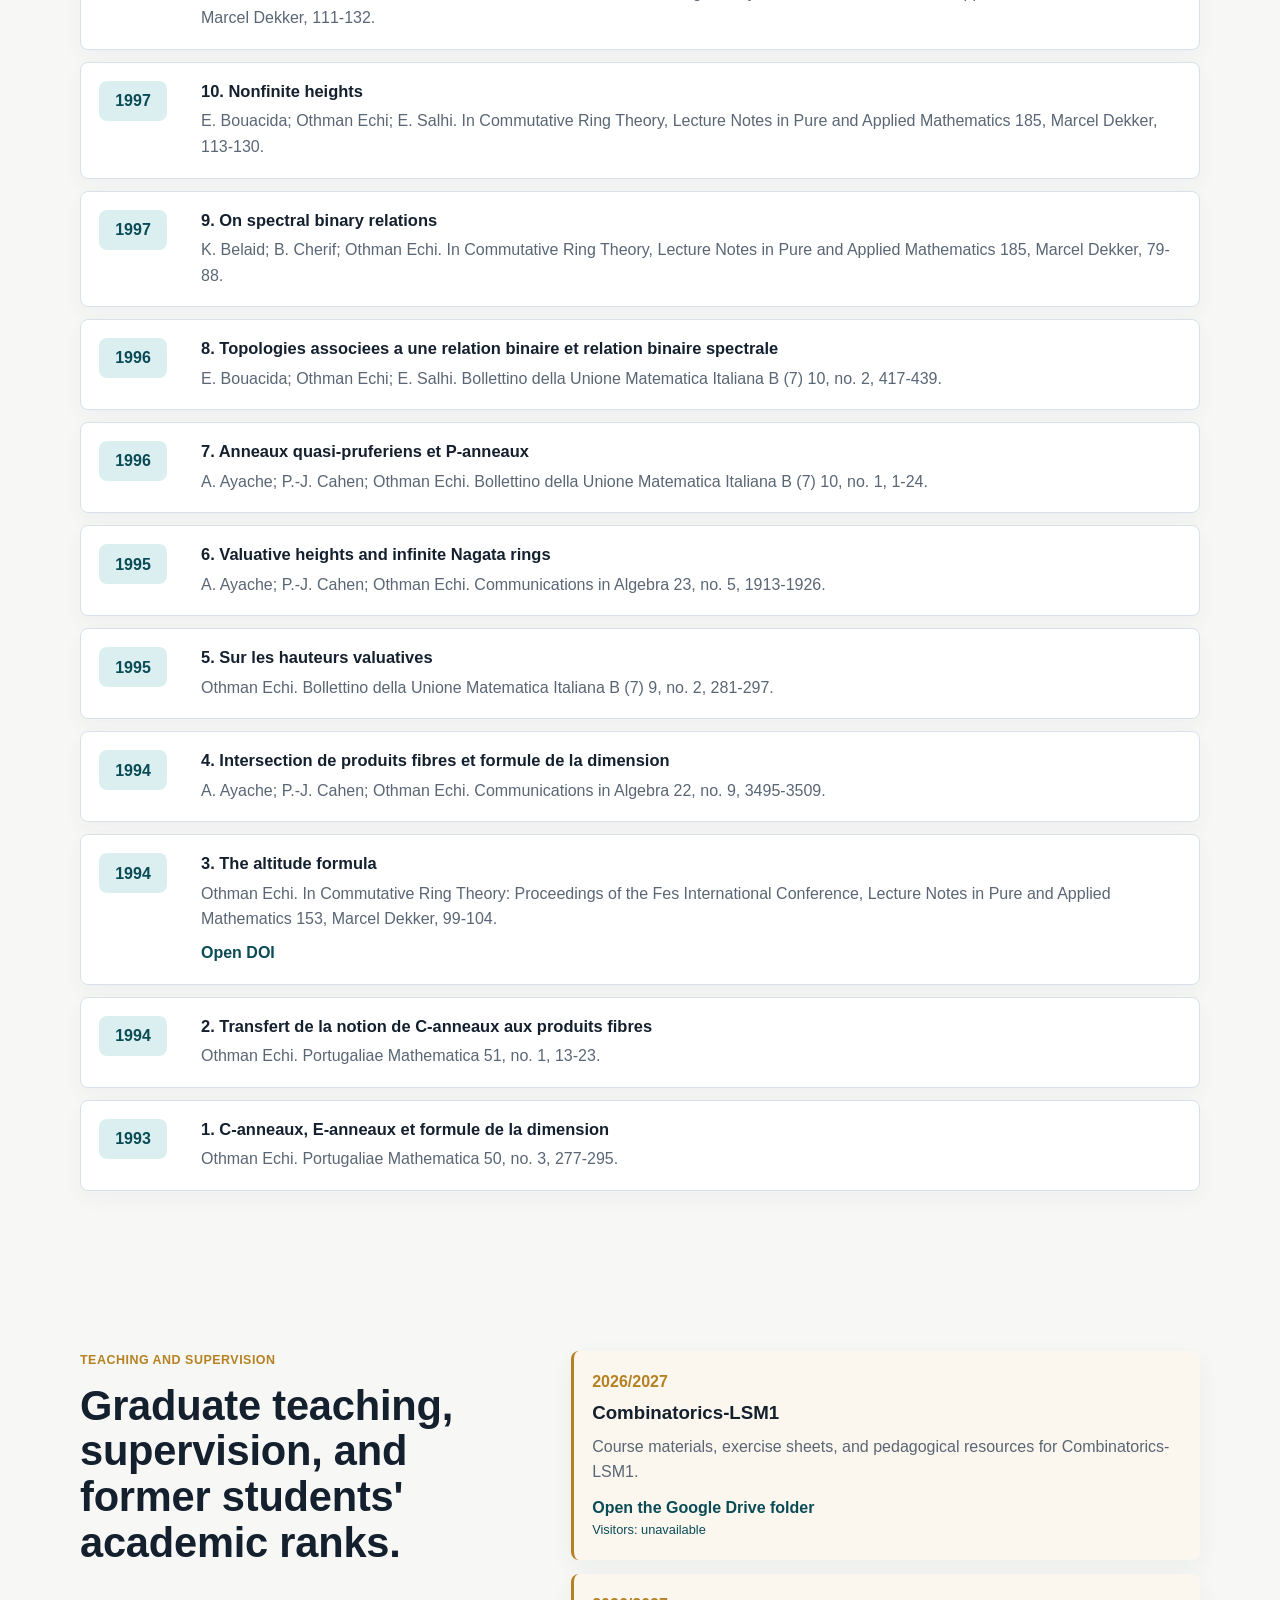
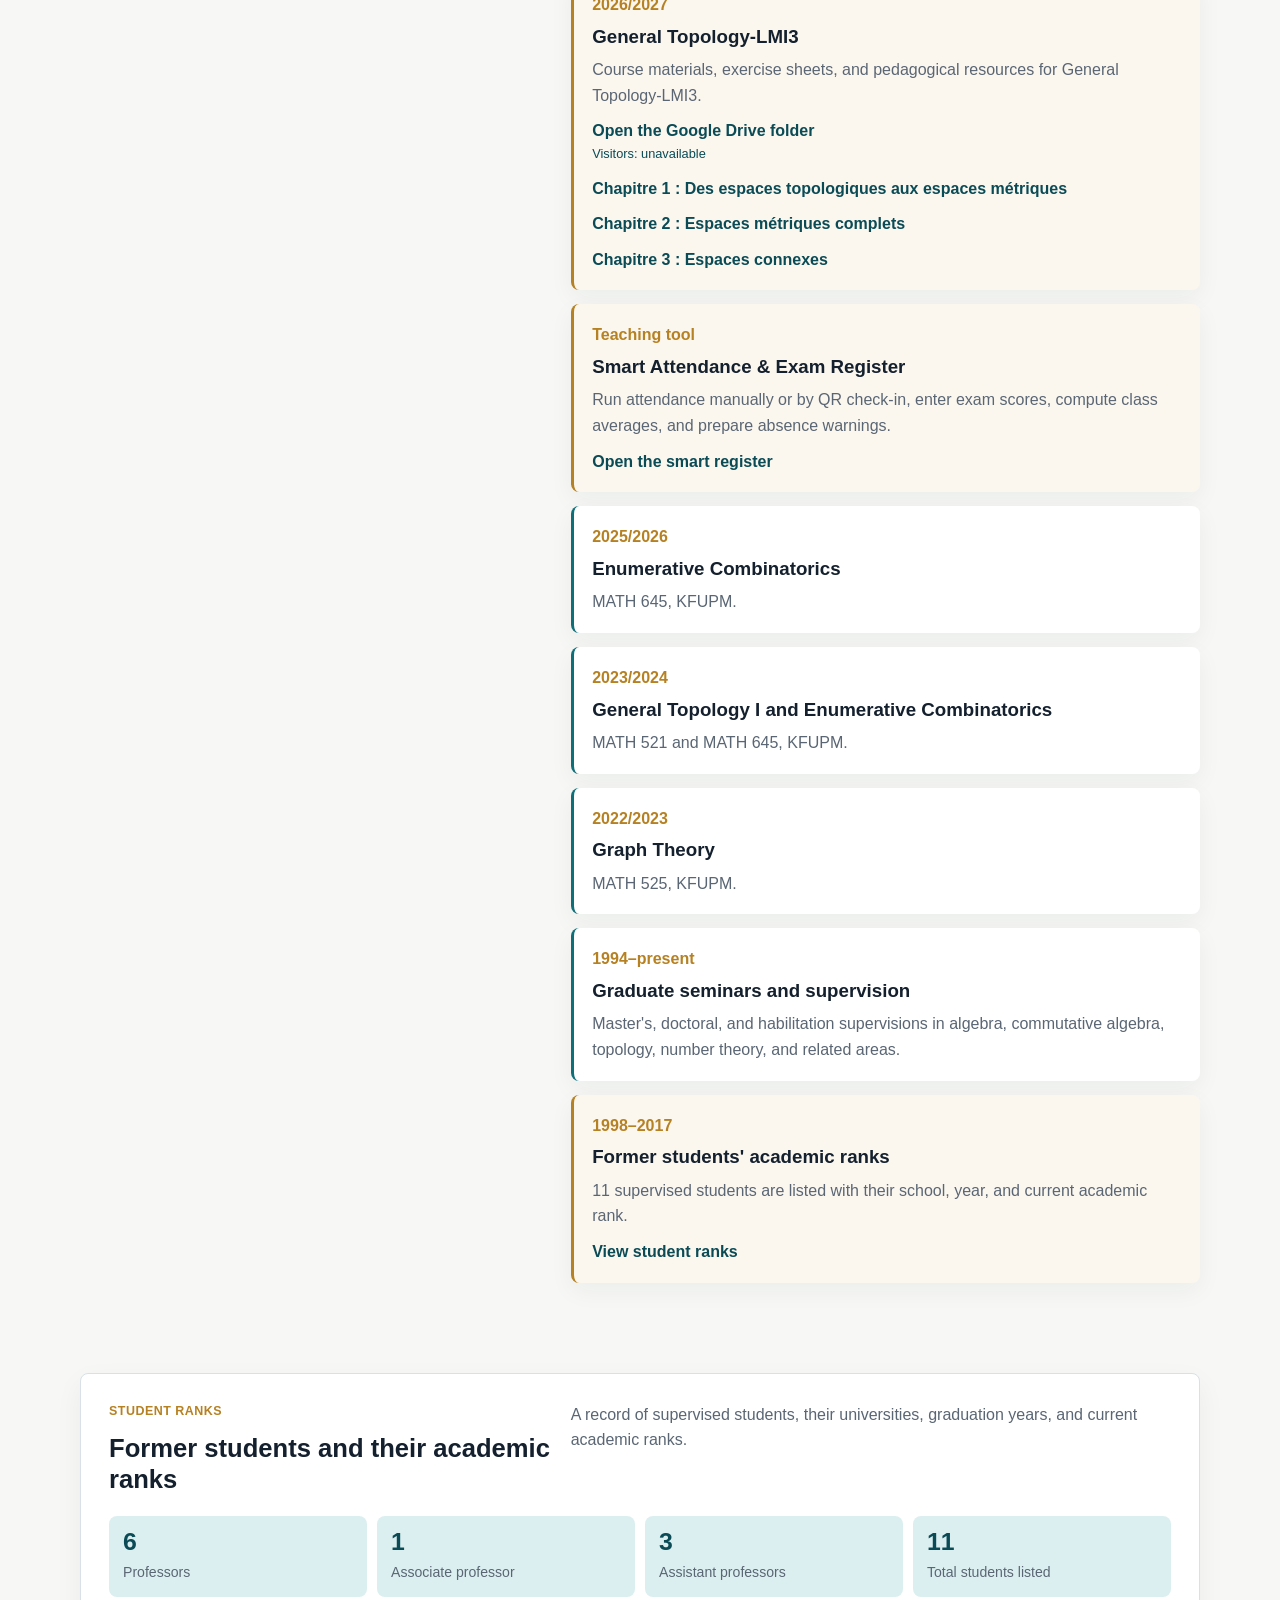
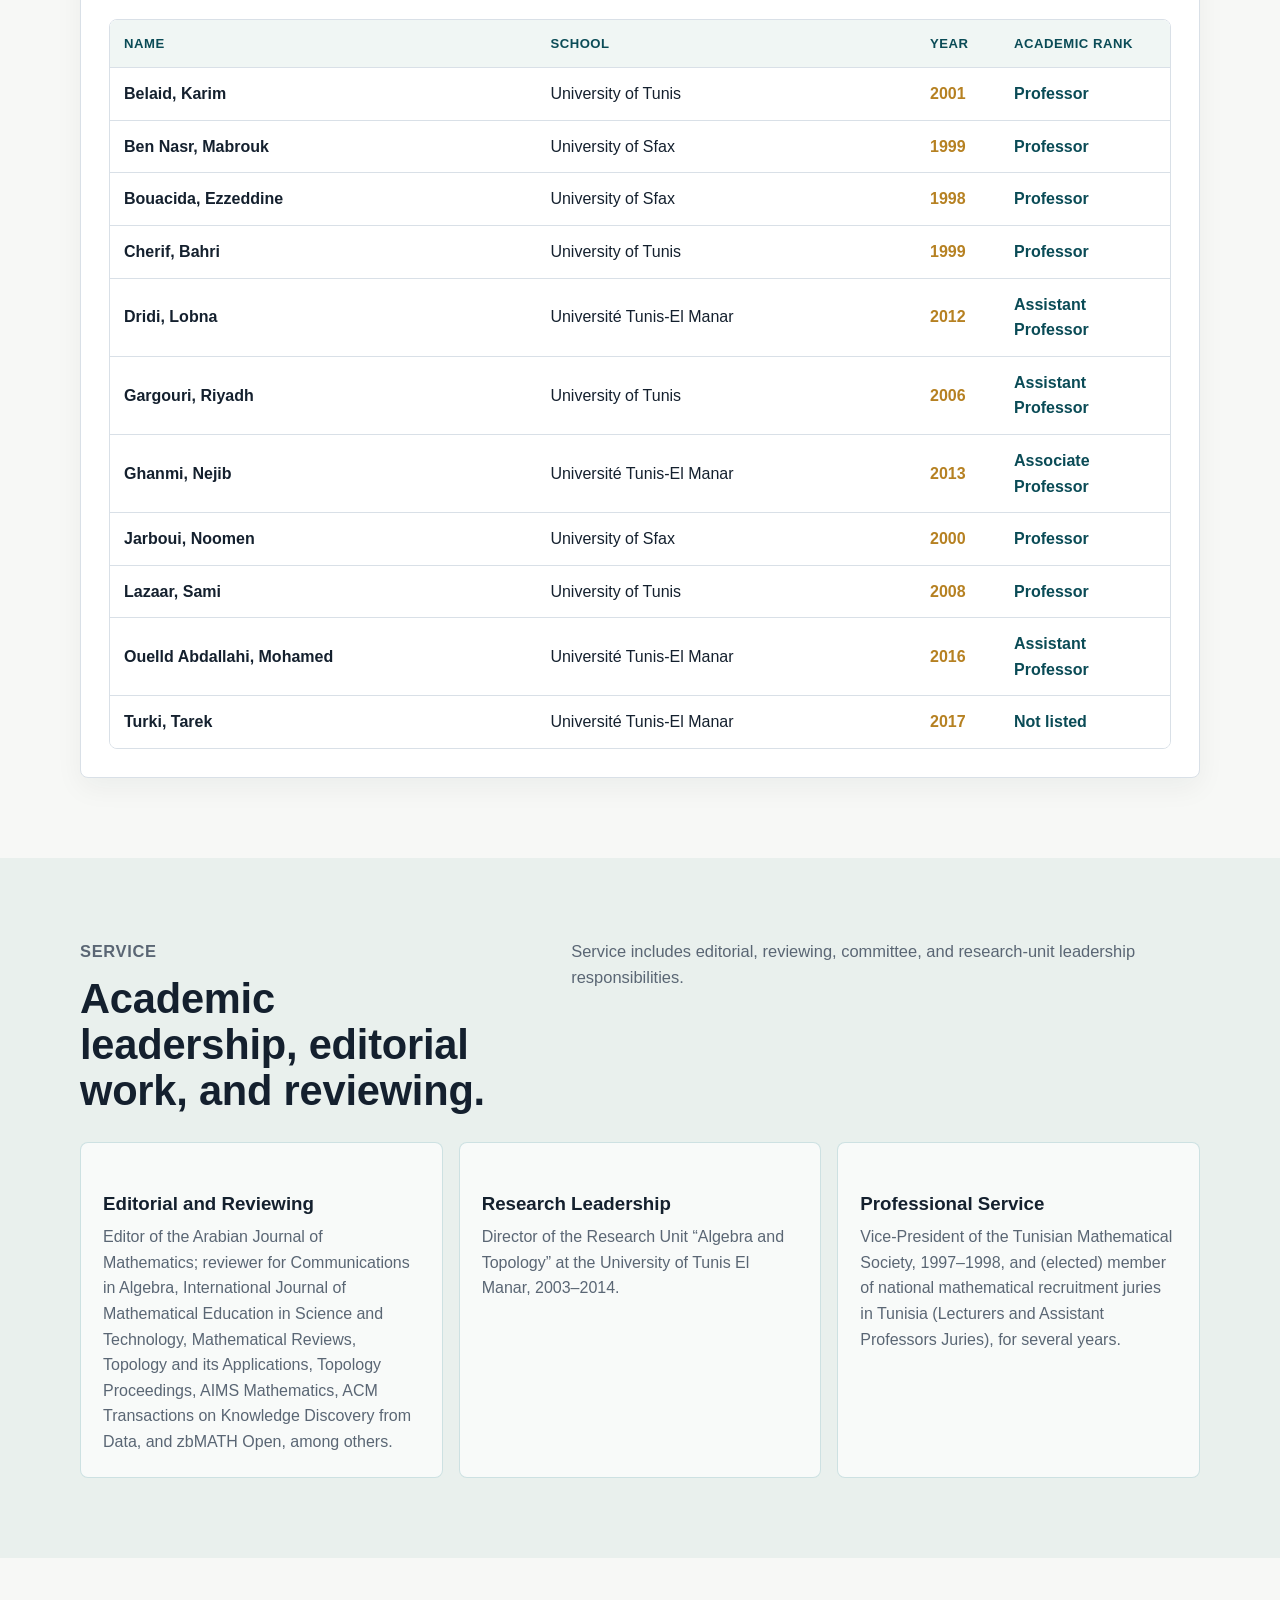
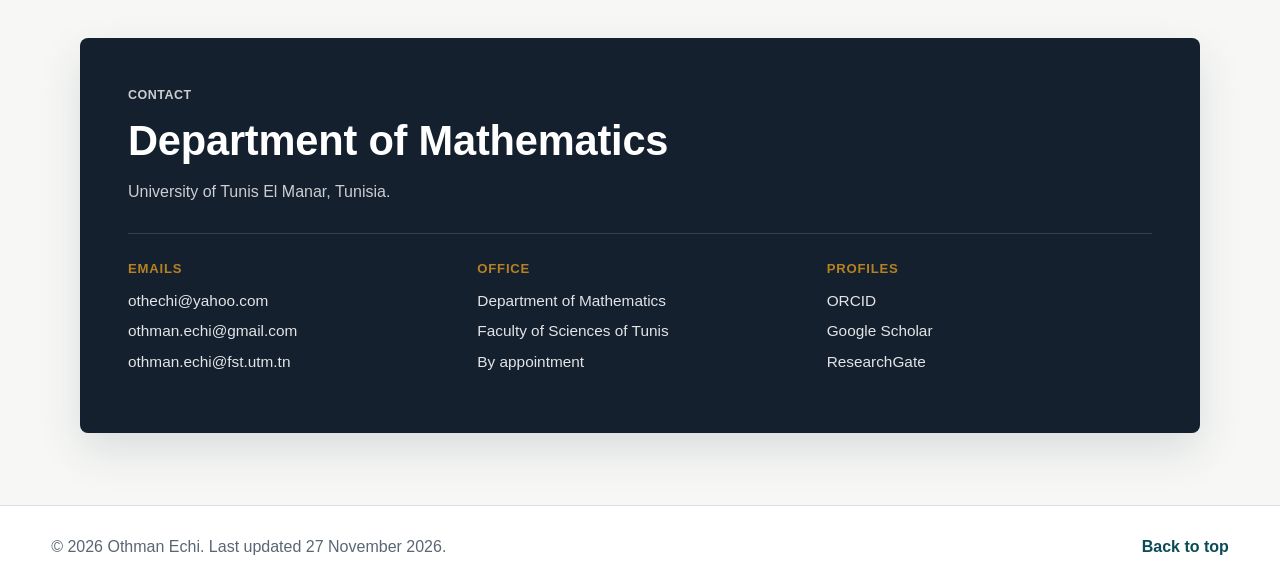
==== commit 3948908f: "Move topology chapters panel below primary links" ====
--- a/index.htm
+++ b/index.htm
@@ -52,18 +52,18 @@
           mathematical inequalities, number theory, and theoretical
           computer science.
         </p>
+        <div class="hero-actions" aria-label="Primary links">
+          <a class="button ghost" href="https://drive.google.com/drive/folders/1UjDDTHxBOWgyOfvKD9Ov06tSq1WuuK6s?usp=sharing" rel="noopener">Combinatorics-LSM1</a>
+          <a class="button ghost" href="https://drive.google.com/drive/folders/14zMOgdNLsMqSFA5qNI2-kKv99u6Kudml?usp=sharing" rel="noopener">General Topology-LMI3</a>
+          <a class="button ghost" href="#publicationList">View Publications</a>
+          <a class="button ghost" href="#student-ranks">Student Ranks</a>
+        </div>
         <aside class="chapter-panel" aria-labelledby="chapter-panel-title">
           <h2 id="chapter-panel-title">General Topology Chapters html files</h2>
           <a href="Chap1_Esp_Metrique_LMI3.html" lang="fr">Chapitre 1 : Des espaces topologiques aux espaces m&eacute;triques <span aria-hidden="true">&rarr;</span></a>
           <a href="Chap2_Esp_Metrique_Complets_LMI3.html" lang="fr">Chapitre 2 : Espaces m&eacute;triques complets <span aria-hidden="true">&rarr;</span></a>
           <a href="Chap3_Esp_Connexes_LMI3.html" lang="fr">Chapitre 3 : Espaces connexes <span aria-hidden="true">&rarr;</span></a>
         </aside>
-        <div class="hero-actions" aria-label="Primary links">
-          <a class="button ghost" href="https://drive.google.com/drive/folders/1UjDDTHxBOWgyOfvKD9Ov06tSq1WuuK6s?usp=sharing" rel="noopener">Combinatorics-LSM1</a>
-          <a class="button ghost" href="https://drive.google.com/drive/folders/14zMOgdNLsMqSFA5qNI2-kKv99u6Kudml?usp=sharing" rel="noopener">General Topology-LMI3</a>
-          <a class="button ghost" href="#publicationList">View Publications</a>
-          <a class="button ghost" href="#student-ranks">Student Ranks</a>
-        </div>
         <dl class="hero-facts" aria-label="Research summary">
           <div><dt data-count="72">72</dt><dd>publications</dd></div>
           <div><dt data-count="11">11</dt><dd>doctoral students</dd></div>
